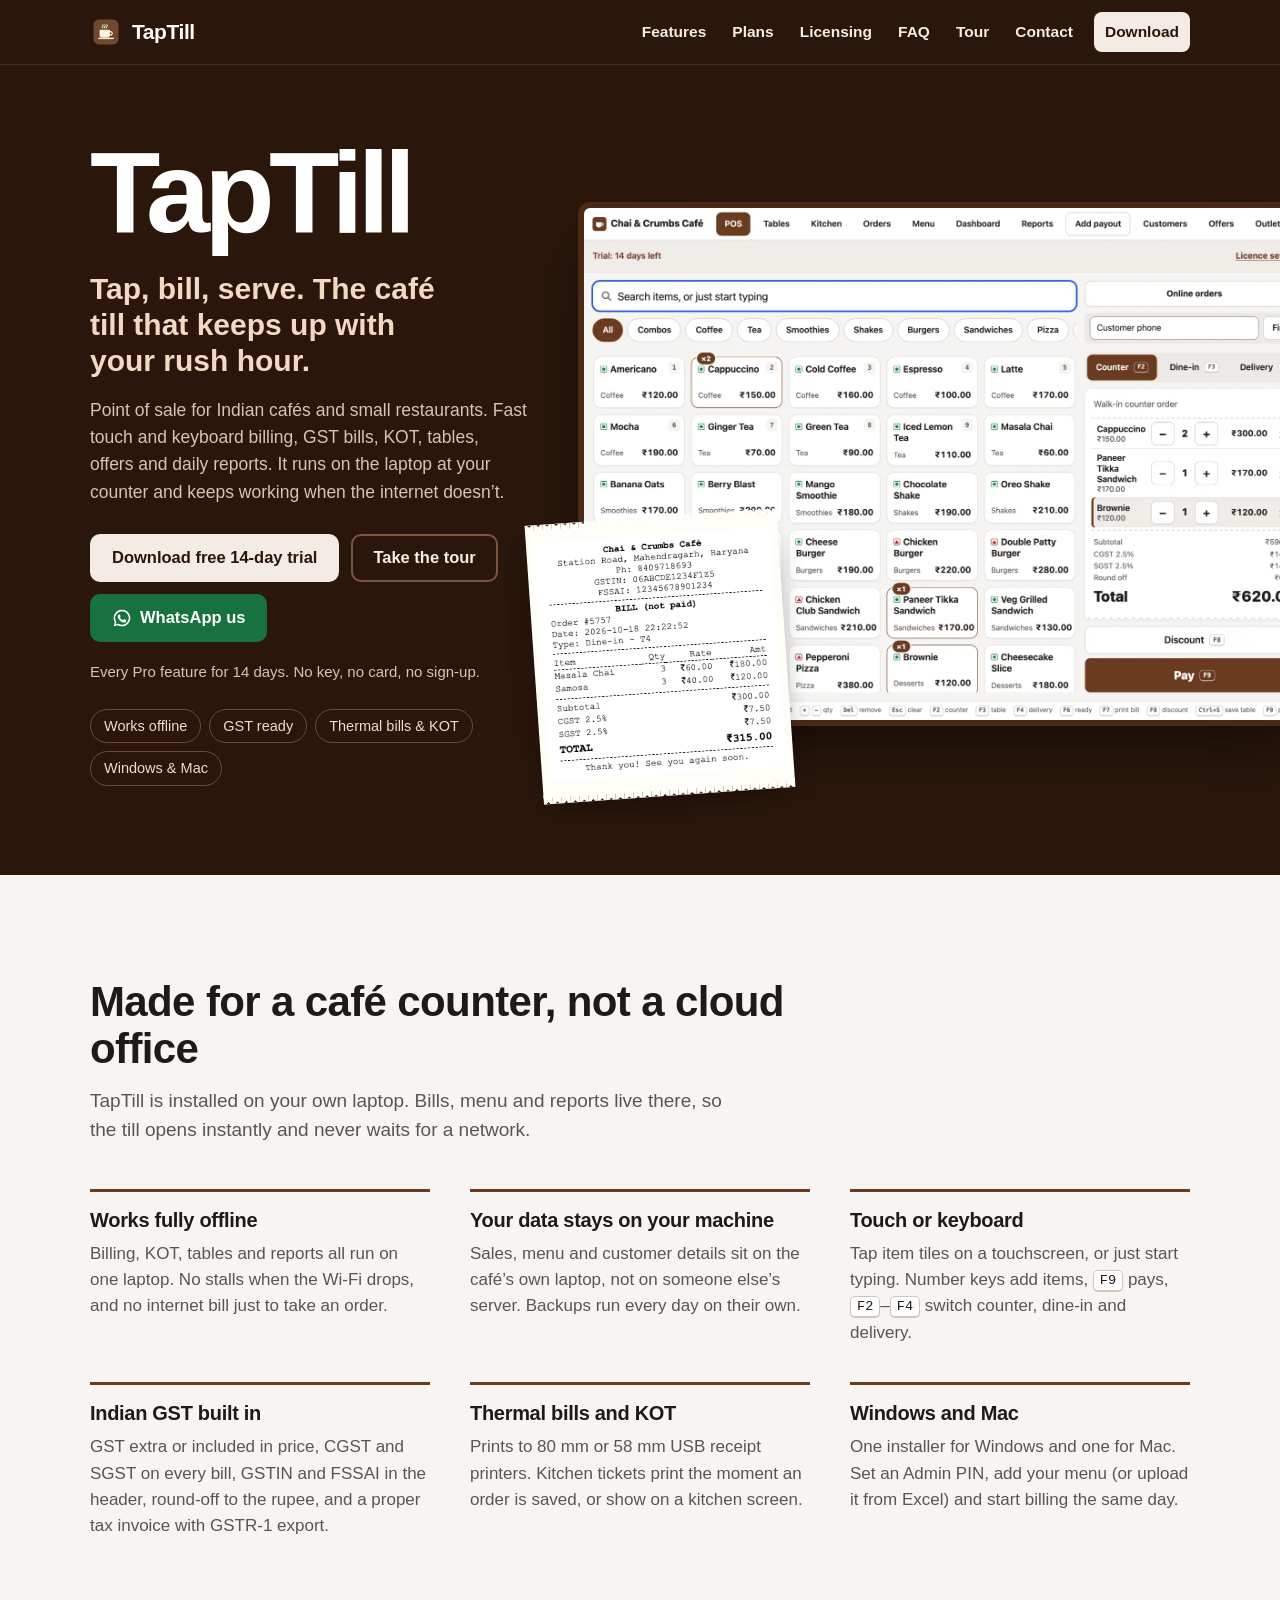
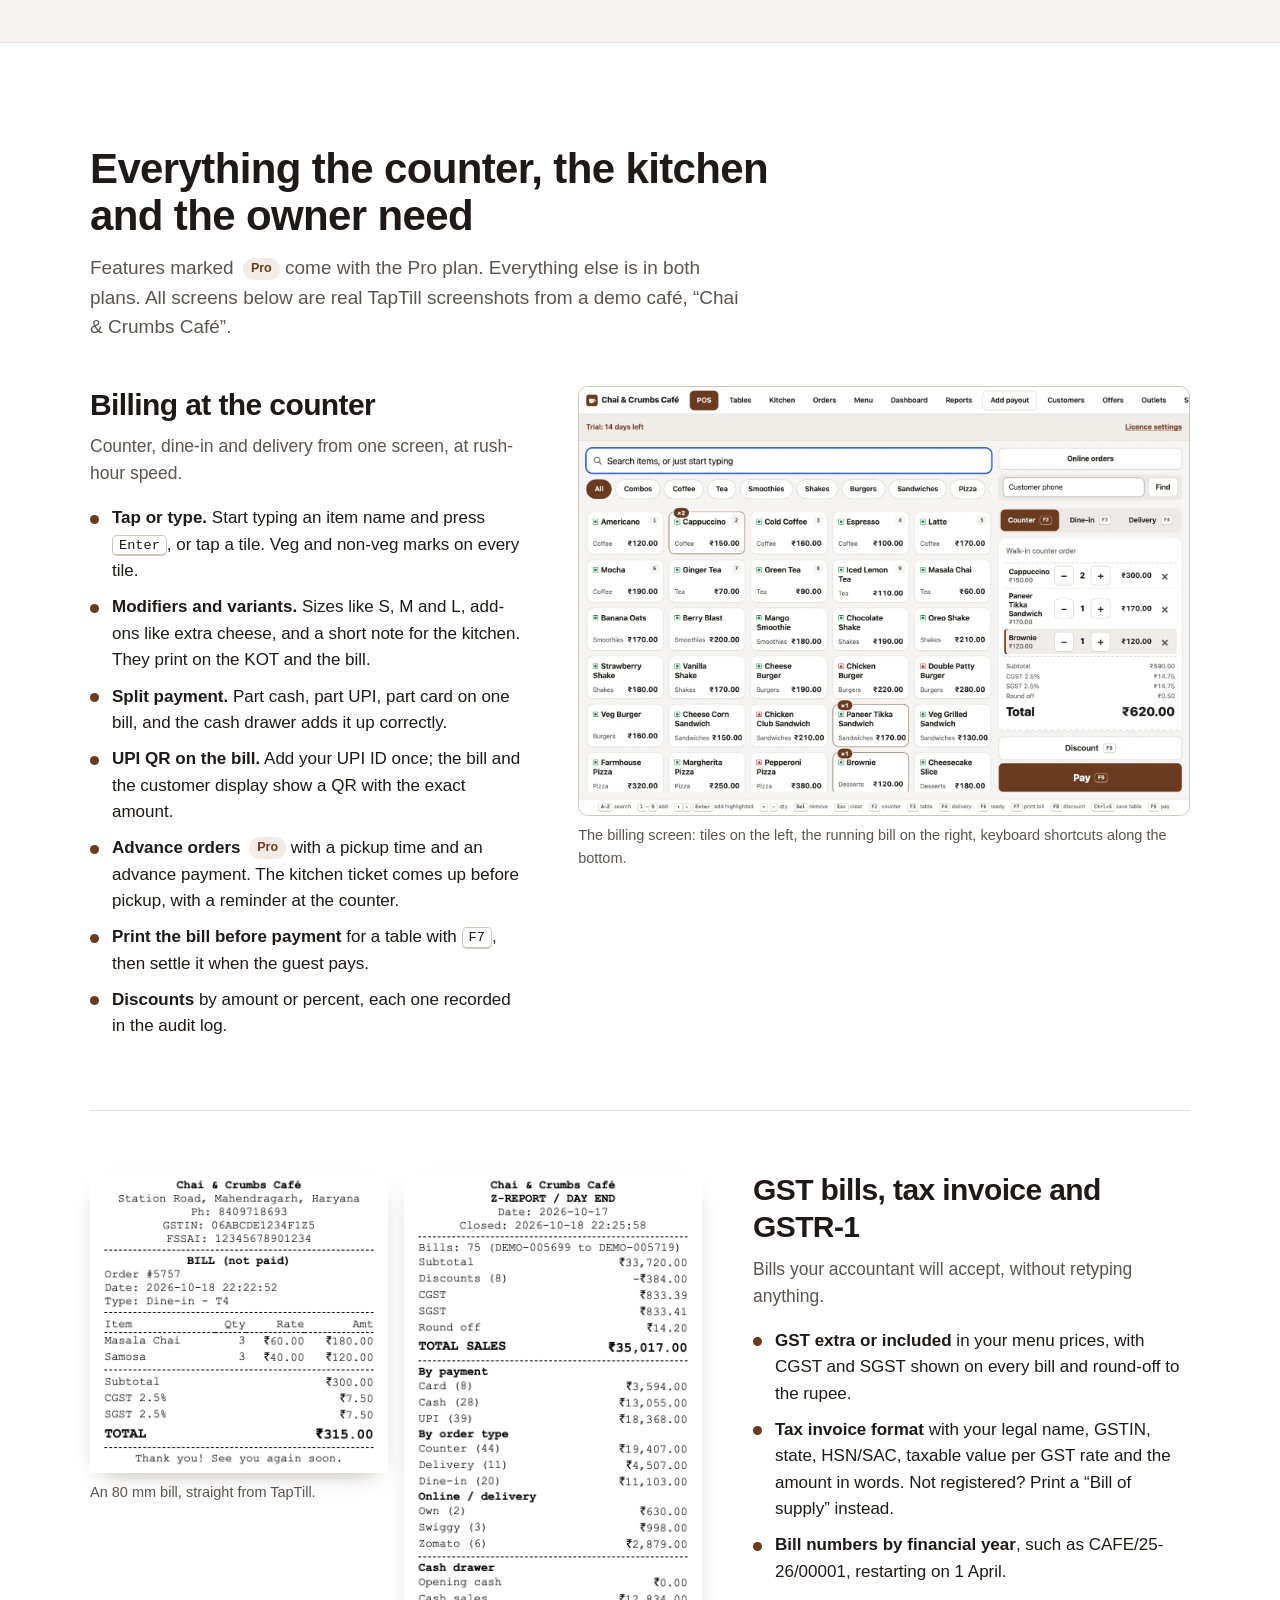
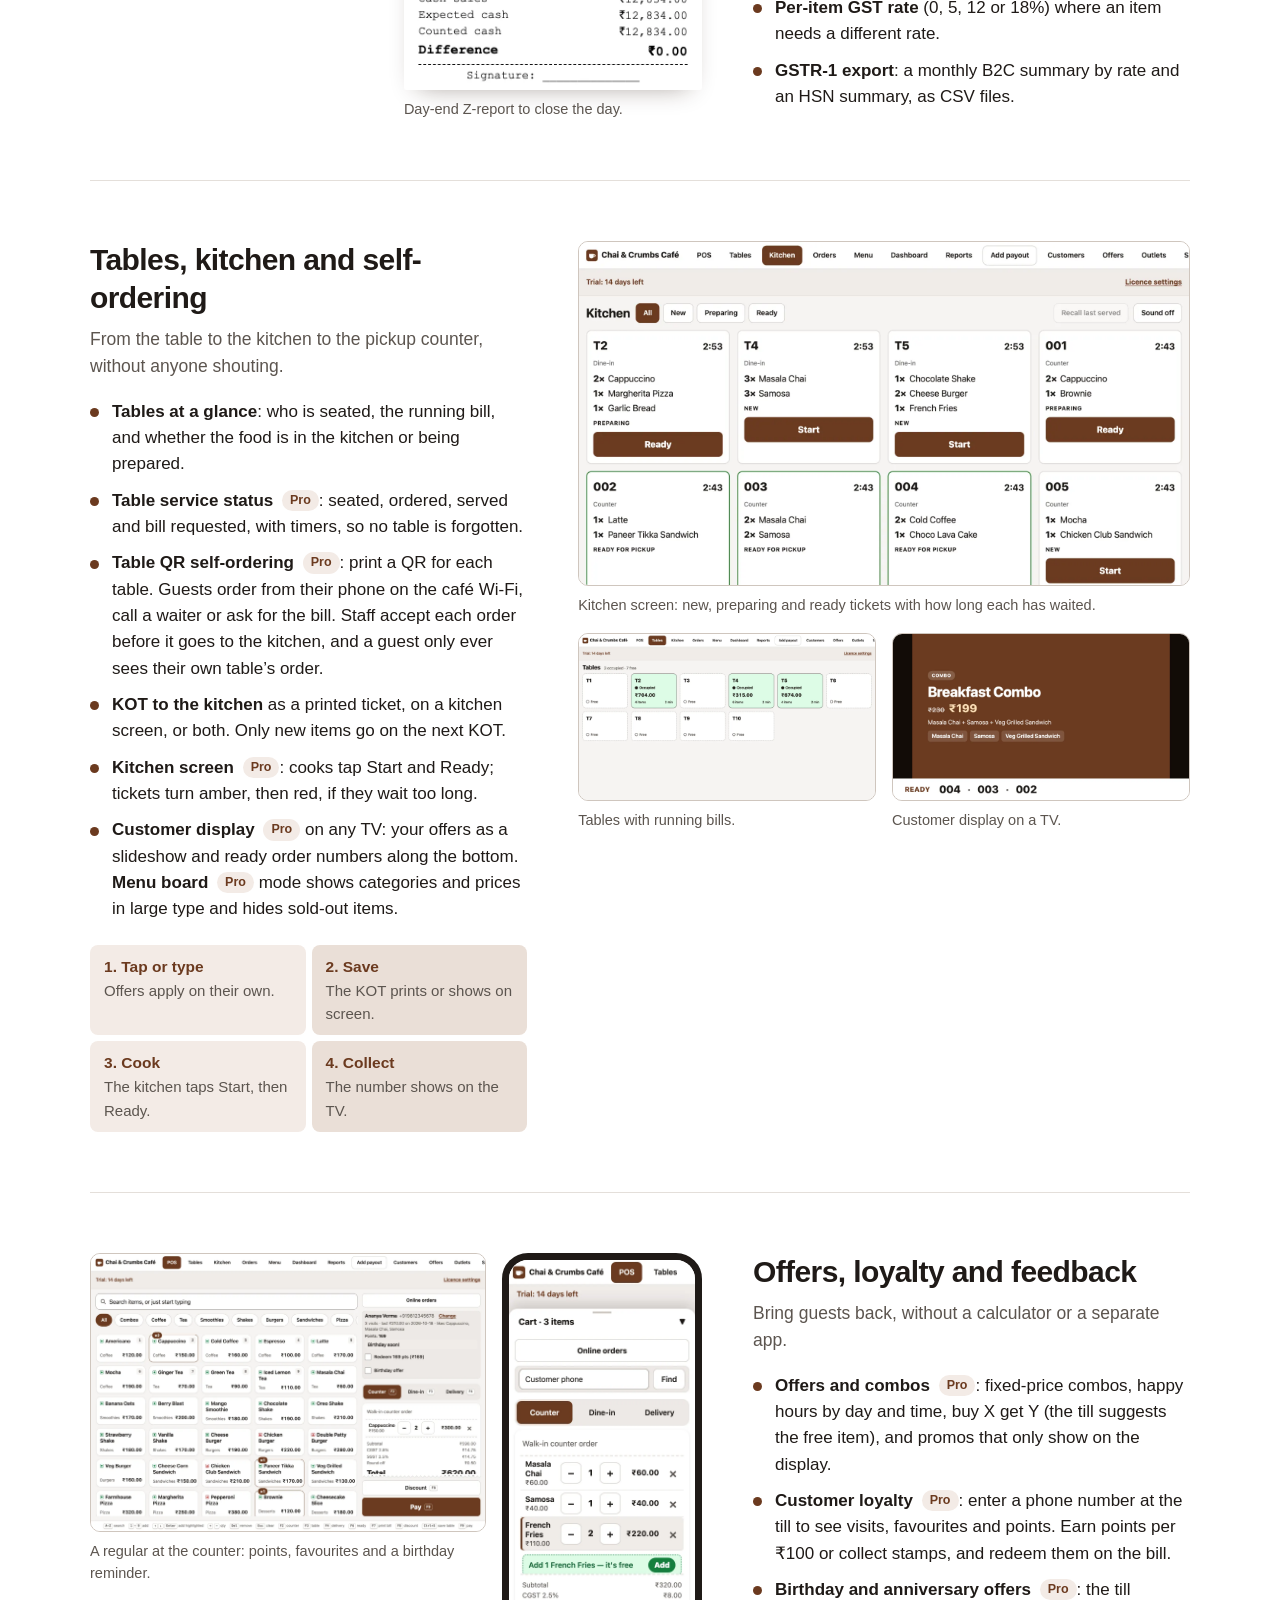
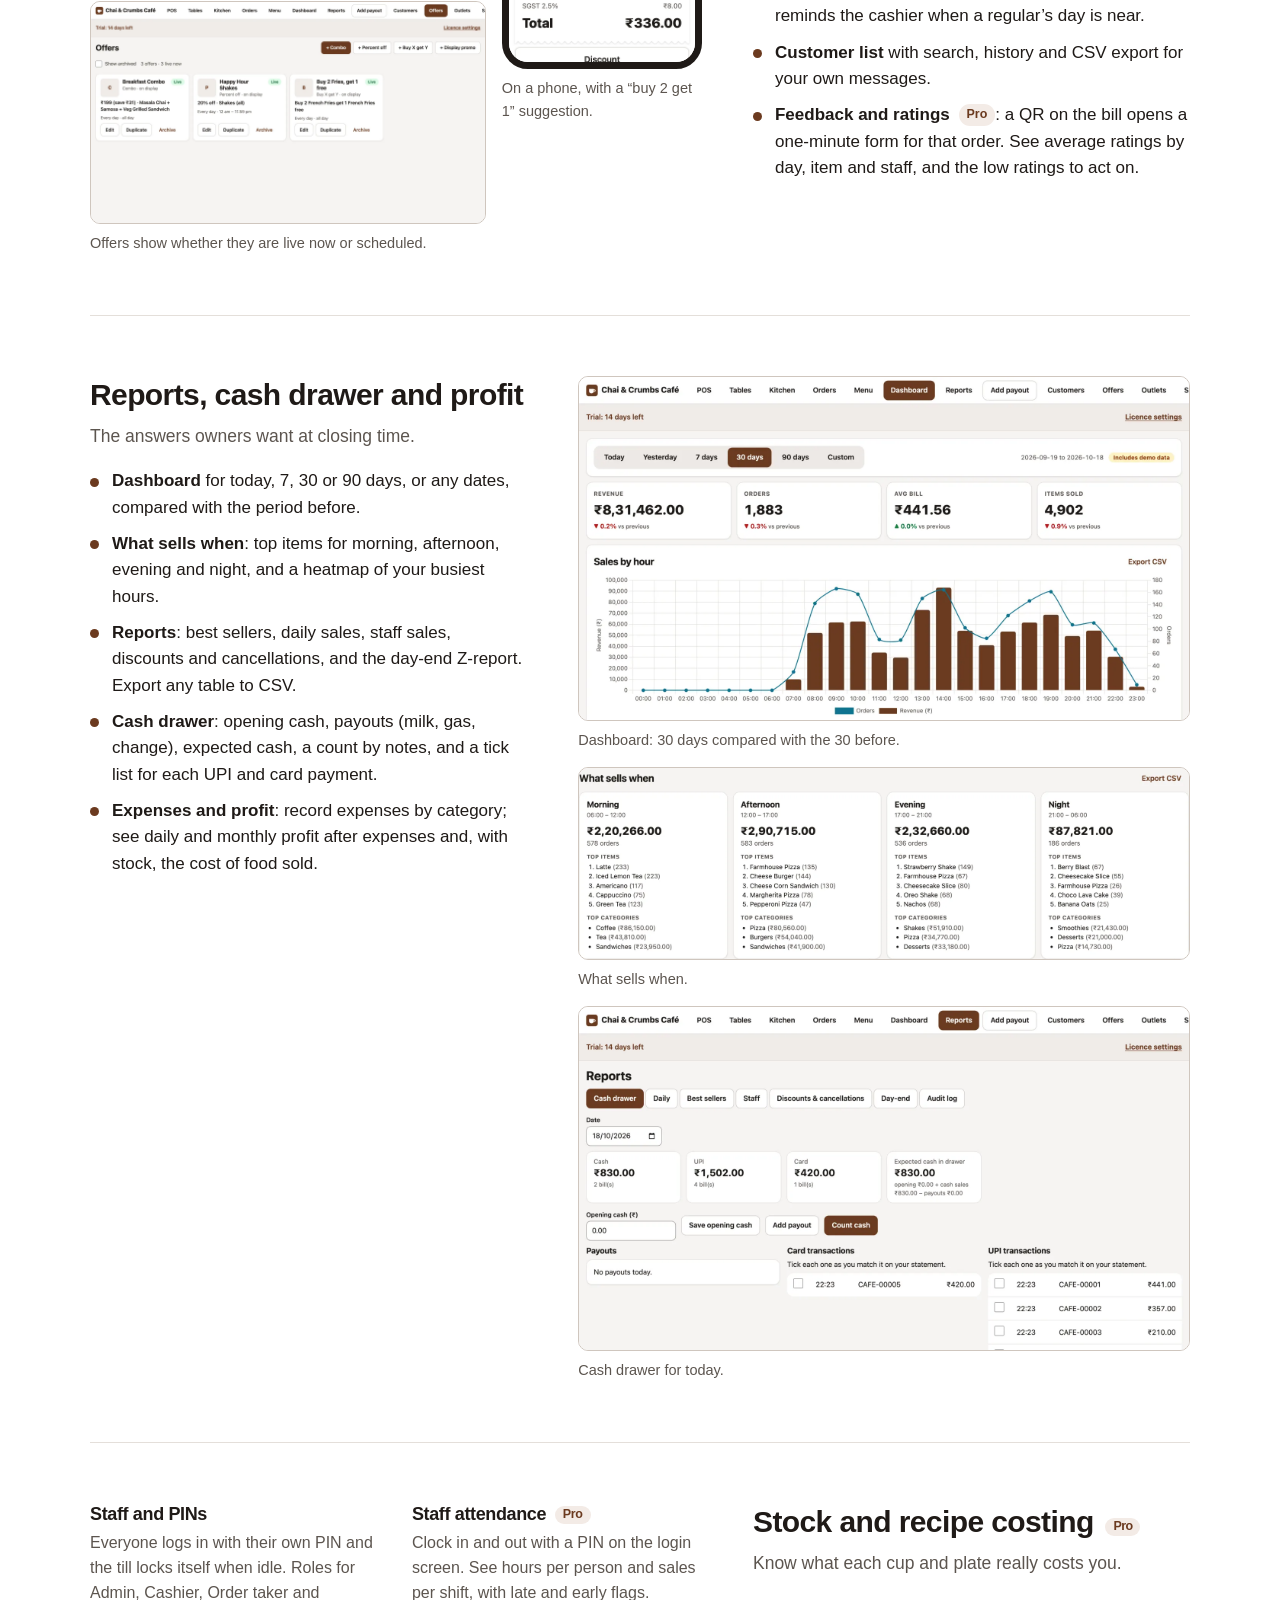
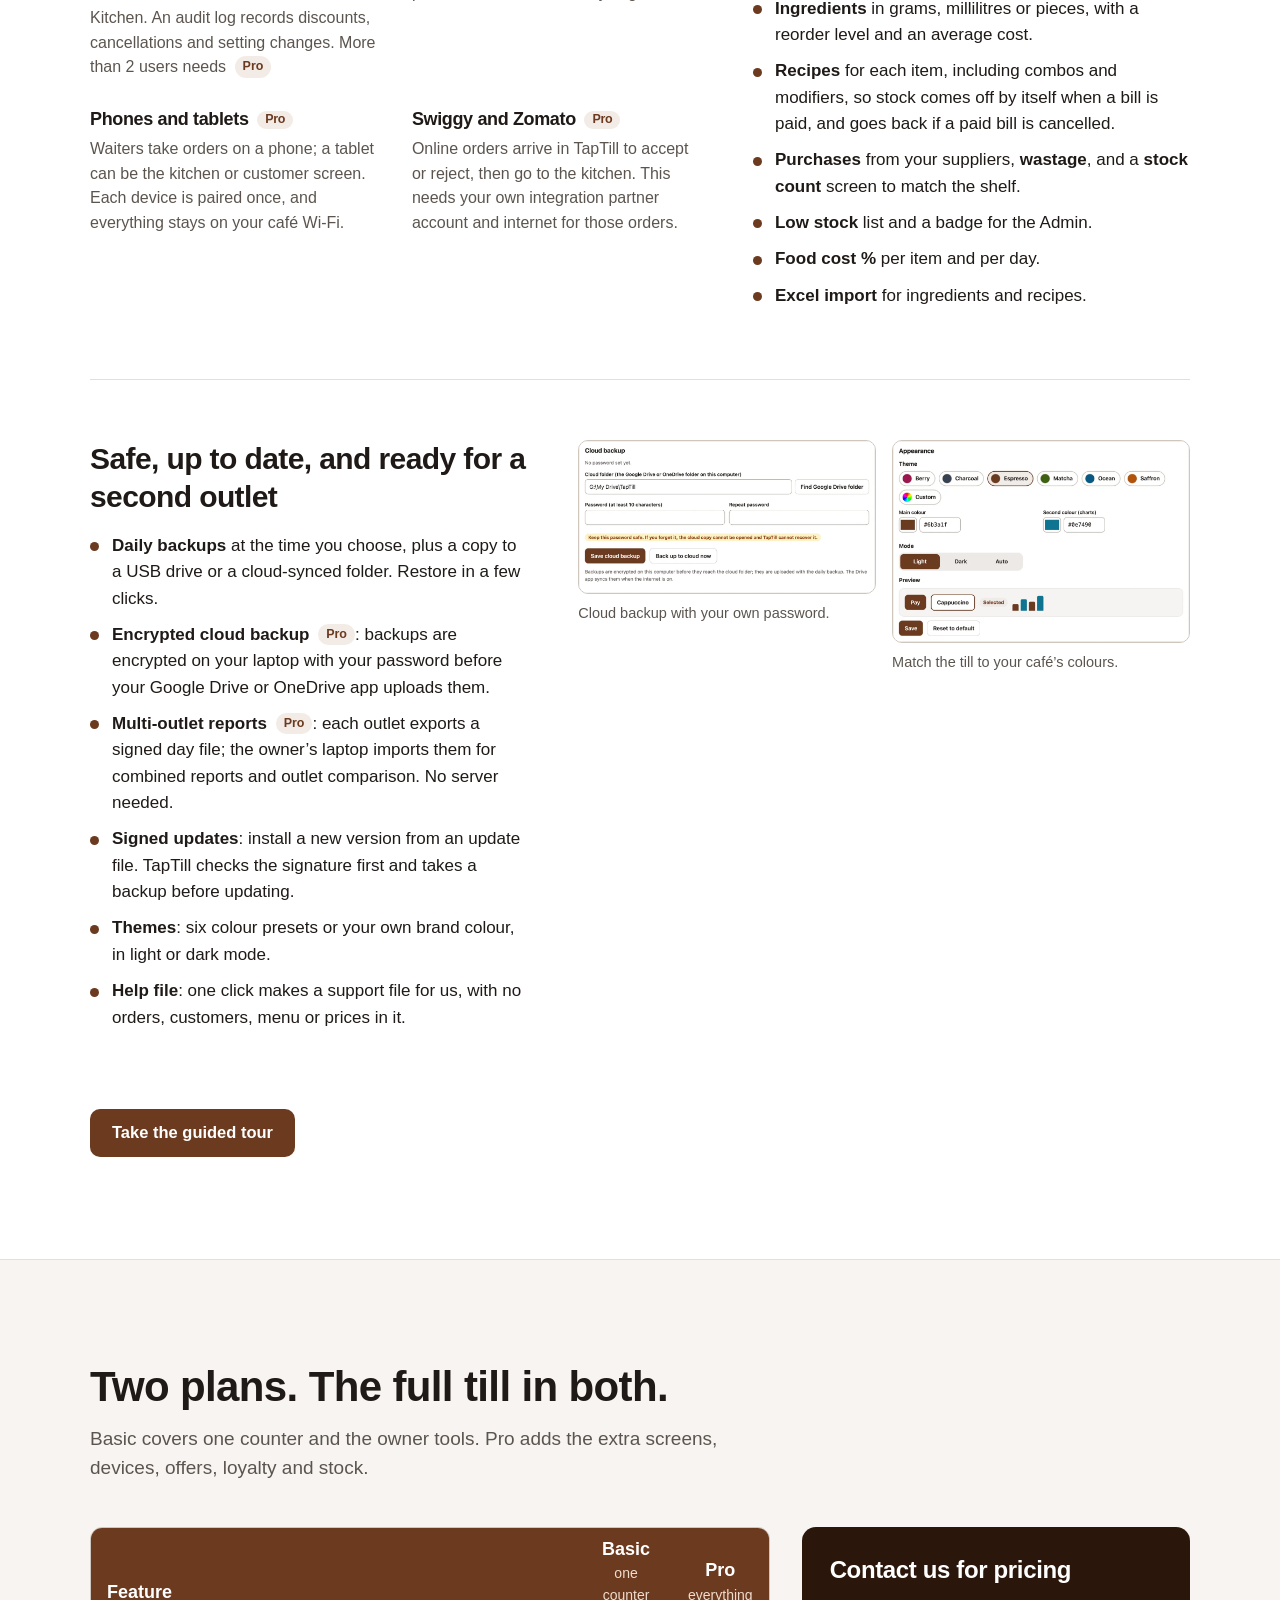
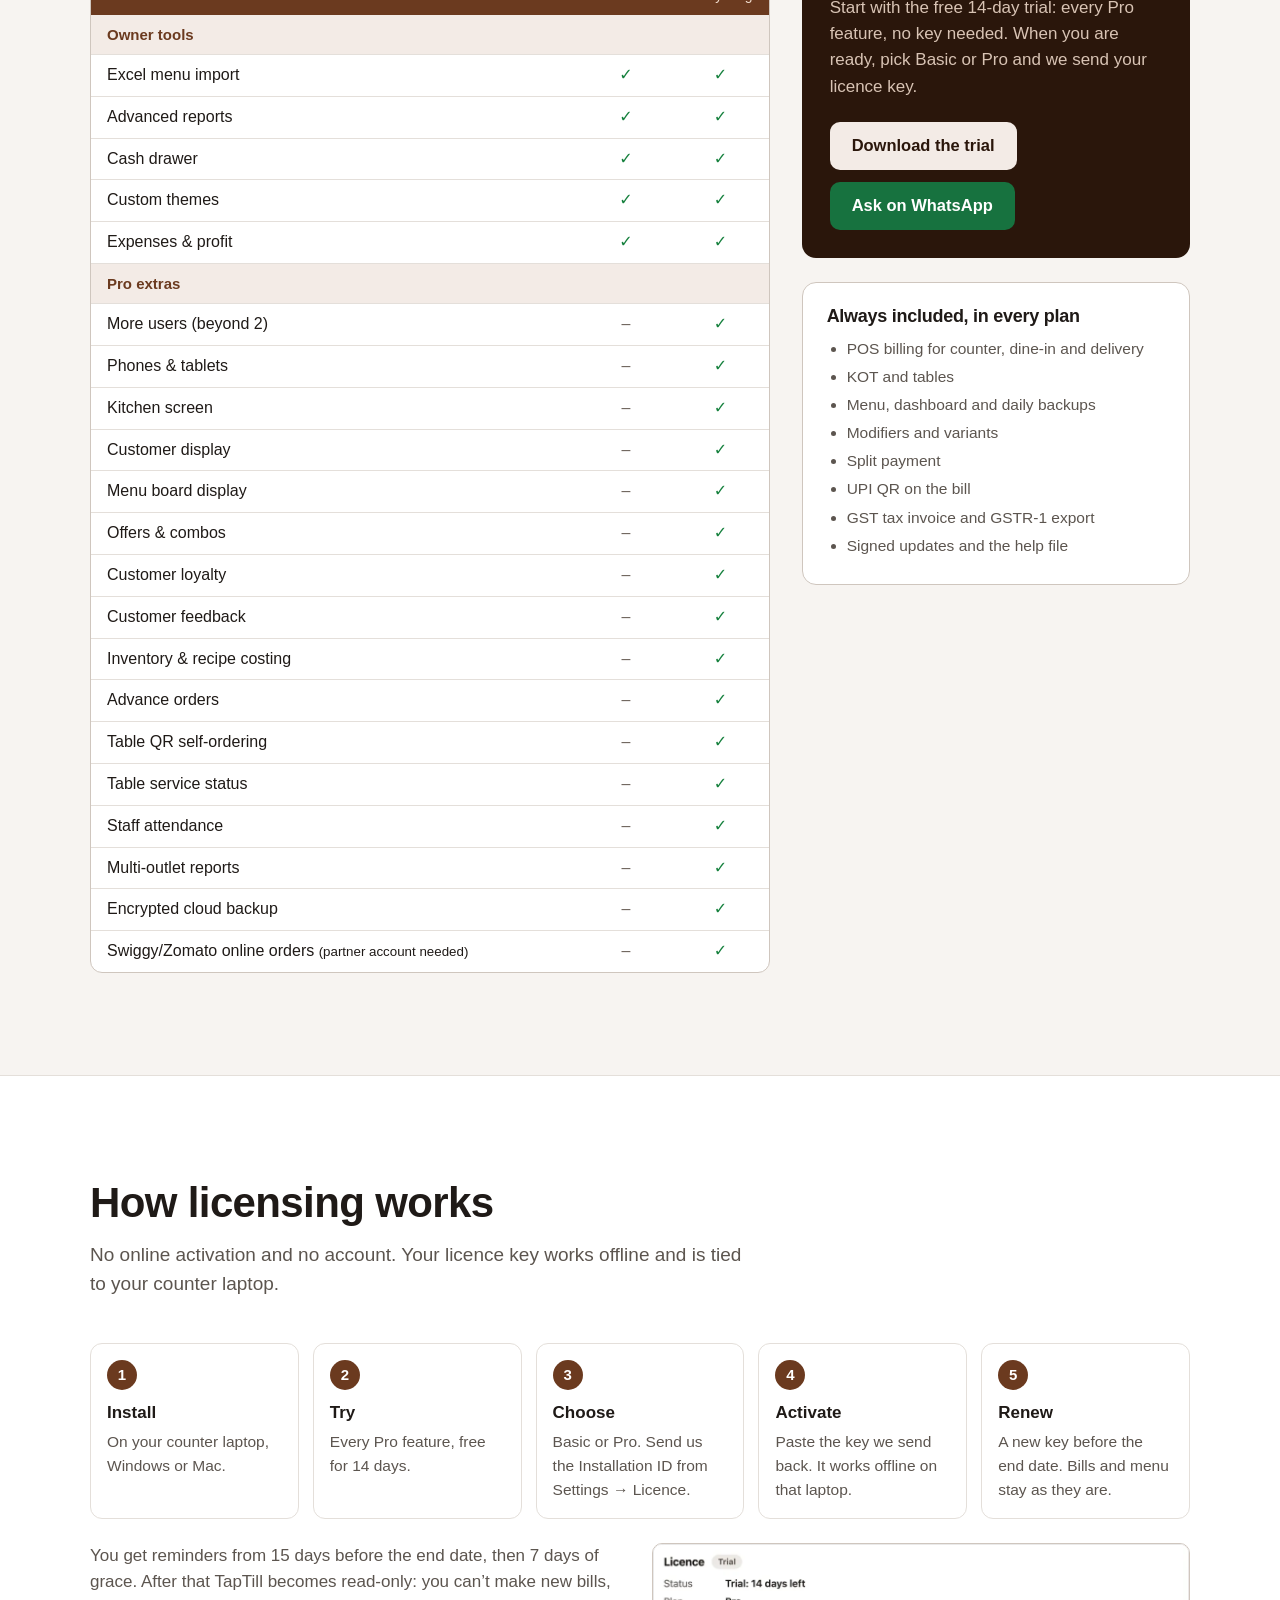
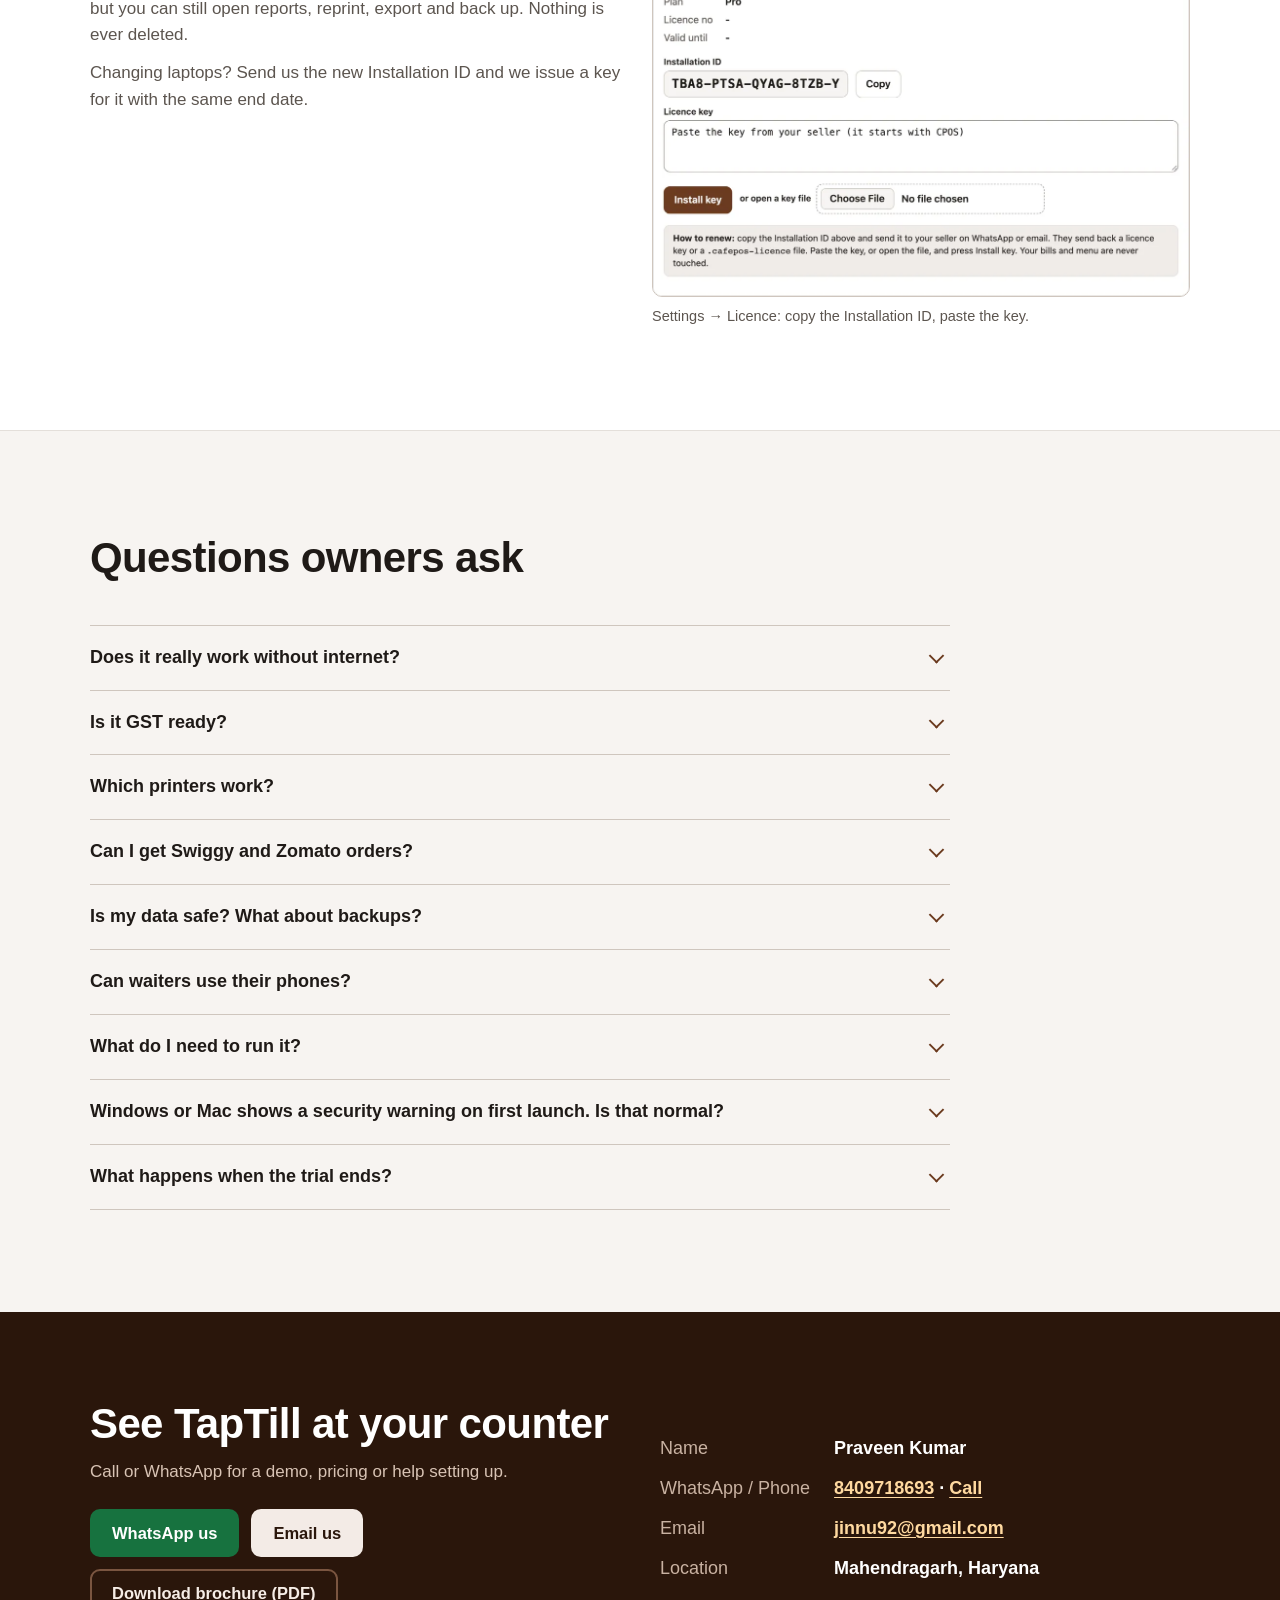
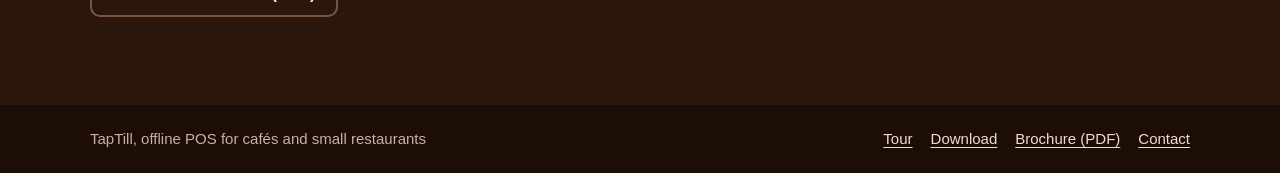
==== index.html @ 2b11d4be "TapTill website, README and brochure" ====
<!doctype html>
<html lang="en-IN">
<head>
<meta charset="utf-8">
<meta name="viewport" content="width=device-width, initial-scale=1">
<title>TapTill: offline POS for Indian cafés and small restaurants</title>
<meta name="description" content="Tap, bill, serve. TapTill is the café till that keeps up with your rush hour: fast touch and keyboard billing, GST bills, KOT, tables, offers and reports. Runs on your own Windows or Mac laptop and works offline. Free 14-day trial.">
<meta name="theme-color" content="#2a160b">
<link rel="icon" type="image/png" sizes="32x32" href="assets/favicon-32.png">
<link rel="apple-touch-icon" href="assets/apple-touch-icon.png">
<meta property="og:type" content="website">
<meta property="og:site_name" content="TapTill">
<meta property="og:title" content="TapTill: the café till that keeps up with your rush hour">
<meta property="og:description" content="Offline POS for Indian cafés and small restaurants. Touch and keyboard billing, GST bills, KOT, tables, offers and reports on your own laptop. Free 14-day trial.">
<meta property="og:url" content="https://jinnu92.github.io/taptill/">
<meta property="og:image" content="https://jinnu92.github.io/taptill/assets/og.jpg">
<meta property="og:image:width" content="1200">
<meta property="og:image:height" content="630">
<meta property="og:image:alt" content="TapTill billing screen with a printed bill">
<meta name="twitter:card" content="summary_large_image">
<link rel="stylesheet" href="assets/site.css">
</head>
<body>
<a class="skip" href="#main">Skip to content</a>

<header class="site-head">
  <div class="wrap">
    <a class="brand" href="./"><img src="assets/favicon-32.png" width="32" height="32" alt="">TapTill</a>
    <nav class="nav" aria-label="Main">
      <a href="#features">Features</a>
      <a href="#plans">Plans</a>
      <a href="#licensing">Licensing</a>
      <a href="#faq">FAQ</a>
      <a href="tour.html">Tour</a>
      <a href="#contact">Contact</a>
      <a class="nav-cta" href="download.html">Download</a>
    </nav>
  </div>
</header>

<main id="main">

<section class="hero on-dark" aria-labelledby="hero-title">
  <div class="wrap">
    <div>
      <h1 id="hero-title" class="wordmark">TapTill</h1>
      <p class="tagline">Tap, bill, serve. The café till that keeps up with your rush hour.</p>
      <p class="sub">Point of sale for Indian cafés and small restaurants. Fast touch and keyboard billing, GST bills, KOT, tables, offers and daily reports. It runs on the laptop at your counter and keeps working when the internet doesn’t.</p>
      <div class="btn-row">
        <a class="btn btn-primary" href="download.html">Download free 14-day trial</a>
        <a class="btn btn-ghost" href="tour.html">Take the tour</a>
        <a class="btn btn-wa" href="https://wa.me/918409718693?text=Hi%20Praveen%2C%20I%20would%20like%20to%20know%20more%20about%20TapTill.">
          <svg viewBox="0 0 24 24" aria-hidden="true"><path fill="currentColor" d="M12 2a10 10 0 0 0-8.6 15.1L2 22l5-1.3A10 10 0 1 0 12 2Zm0 18.2c-1.5 0-3-.4-4.3-1.2l-.3-.2-3 .8.8-2.9-.2-.3A8.2 8.2 0 1 1 12 20.2Zm4.5-6.1c-.2-.1-1.5-.7-1.7-.8-.2-.1-.4-.1-.6.1l-.8 1c-.1.2-.3.2-.5.1a6.7 6.7 0 0 1-3.3-2.9c-.2-.4.2-.4.7-1.3.1-.2 0-.3 0-.4l-.8-1.8c-.2-.5-.4-.4-.6-.4h-.5a1 1 0 0 0-.7.3 3 3 0 0 0-.9 2.2c0 1.3.9 2.5 1 2.7.1.2 1.8 2.8 4.4 3.9 1.6.7 2.3.8 3.1.6.5-.1 1.5-.6 1.7-1.2.2-.6.2-1.1.2-1.2-.1-.1-.3-.2-.5-.3Z"/></svg>
          WhatsApp us</a>
      </div>
      <p class="trial-note">Every Pro feature for 14 days. No key, no card, no sign-up.</p>
      <ul class="chips" aria-label="Highlights">
        <li>Works offline</li><li>GST ready</li><li>Thermal bills &amp; KOT</li><li>Windows &amp; Mac</li>
      </ul>
    </div>
    <div class="hero-art">
      <img class="screen" src="assets/shots/pos.webp" width="1600" height="1125" alt="TapTill billing screen: item tiles on the left, a counter order with Cappuccino, Paneer Tikka Sandwich and Brownie on the right, with GST and the total worked out" fetchpriority="high">
      <div class="receipt"><img src="assets/shots/receipt.webp" width="620" height="630" alt="A printed TapTill bill for table T4 showing GSTIN, CGST and SGST" loading="lazy"></div>
    </div>
  </div>
</section>

<section class="section" aria-labelledby="why-title">
  <div class="wrap">
    <div class="section-head">
      <h2 id="why-title">Made for a café counter, not a cloud office</h2>
      <p class="lede">TapTill is installed on your own laptop. Bills, menu and reports live there, so the till opens instantly and never waits for a network.</p>
    </div>
    <div class="why-grid">
      <div class="why">
        <h3>Works fully offline</h3>
        <p>Billing, KOT, tables and reports all run on one laptop. No stalls when the Wi-Fi drops, and no internet bill just to take an order.</p>
      </div>
      <div class="why">
        <h3>Your data stays on your machine</h3>
        <p>Sales, menu and customer details sit on the café’s own laptop, not on someone else’s server. Backups run every day on their own.</p>
      </div>
      <div class="why">
        <h3>Touch or keyboard</h3>
        <p>Tap item tiles on a touchscreen, or just start typing. Number keys add items, <span class="key">F9</span> pays, <span class="key">F2</span>–<span class="key">F4</span> switch counter, dine-in and delivery.</p>
      </div>
      <div class="why">
        <h3>Indian GST built in</h3>
        <p>GST extra or included in price, CGST and SGST on every bill, GSTIN and FSSAI in the header, round-off to the rupee, and a proper tax invoice with GSTR-1 export.</p>
      </div>
      <div class="why">
        <h3>Thermal bills and KOT</h3>
        <p>Prints to 80 mm or 58 mm USB receipt printers. Kitchen tickets print the moment an order is saved, or show on a kitchen screen.</p>
      </div>
      <div class="why">
        <h3>Windows and Mac</h3>
        <p>One installer for Windows and one for Mac. Set an Admin PIN, add your menu (or upload it from Excel) and start billing the same day.</p>
      </div>
    </div>
  </div>
</section>

<section class="section band" id="features" aria-labelledby="features-title">
  <div class="wrap">
    <div class="section-head">
      <h2 id="features-title">Everything the counter, the kitchen and the owner need</h2>
      <p class="lede">Features marked <span class="tag">Pro</span> come with the Pro plan. Everything else is in both plans. All screens below are real TapTill screenshots from a demo café, “Chai &amp; Crumbs Café”.</p>
    </div>

    <article class="feature" aria-labelledby="f-billing">
      <div class="feature-text">
        <h3 id="f-billing">Billing at the counter</h3>
        <p class="say">Counter, dine-in and delivery from one screen, at rush-hour speed.</p>
        <ul class="ticks">
          <li><b>Tap or type.</b> Start typing an item name and press <span class="key">Enter</span>, or tap a tile. Veg and non-veg marks on every tile.</li>
          <li><b>Modifiers and variants.</b> Sizes like S, M and L, add-ons like extra cheese, and a short note for the kitchen. They print on the KOT and the bill.</li>
          <li><b>Split payment.</b> Part cash, part UPI, part card on one bill, and the cash drawer adds it up correctly.</li>
          <li><b>UPI QR on the bill.</b> Add your UPI ID once; the bill and the customer display show a QR with the exact amount.</li>
          <li><b>Advance orders</b> <span class="tag">Pro</span> with a pickup time and an advance payment. The kitchen ticket comes up before pickup, with a reminder at the counter.</li>
          <li><b>Print the bill before payment</b> for a table with <span class="key">F7</span>, then settle it when the guest pays.</li>
          <li><b>Discounts</b> by amount or percent, each one recorded in the audit log.</li>
        </ul>
      </div>
      <figure class="shot">
        <img src="assets/shots/pos.webp" width="1600" height="1125" loading="lazy" alt="Billing screen with a counter order and the subtotal, CGST, SGST, round off and total">
        <figcaption>The billing screen: tiles on the left, the running bill on the right, keyboard shortcuts along the bottom.</figcaption>
      </figure>
    </article>

    <article class="feature flip" aria-labelledby="f-gst">
      <div class="feature-text">
        <h3 id="f-gst">GST bills, tax invoice and GSTR-1</h3>
        <p class="say">Bills your accountant will accept, without retyping anything.</p>
        <ul class="ticks">
          <li><b>GST extra or included</b> in your menu prices, with CGST and SGST shown on every bill and round-off to the rupee.</li>
          <li><b>Tax invoice format</b> with your legal name, GSTIN, state, HSN/SAC, taxable value per GST rate and the amount in words. Not registered? Print a “Bill of supply” instead.</li>
          <li><b>Bill numbers by financial year</b>, such as CAFE/25-26/00001, restarting on 1 April.</li>
          <li><b>Per-item GST rate</b> (0, 5, 12 or 18%) where an item needs a different rate.</li>
          <li><b>GSTR-1 export</b>: a monthly B2C summary by rate and an HSN summary, as CSV files.</li>
        </ul>
      </div>
      <div class="shots two">
        <figure class="shot paper narrow">
          <img src="assets/shots/receipt.webp" width="620" height="630" loading="lazy" alt="Printed bill with café name, address, GSTIN, FSSAI, items, CGST 2.5%, SGST 2.5% and total">
          <figcaption>An 80 mm bill, straight from TapTill.</figcaption>
        </figure>
        <figure class="shot paper narrow">
          <img src="assets/shots/zreport.webp" width="620" height="1080" loading="lazy" alt="Day-end Z-report with total sales, GST, sales by payment method and order type, and the counted cash difference">
          <figcaption>Day-end Z-report to close the day.</figcaption>
        </figure>
      </div>
    </article>

    <article class="feature" aria-labelledby="f-tables">
      <div class="feature-text">
        <h3 id="f-tables">Tables, kitchen and self-ordering</h3>
        <p class="say">From the table to the kitchen to the pickup counter, without anyone shouting.</p>
        <ul class="ticks">
          <li><b>Tables at a glance</b>: who is seated, the running bill, and whether the food is in the kitchen or being prepared.</li>
          <li><b>Table service status</b> <span class="tag">Pro</span>: seated, ordered, served and bill requested, with timers, so no table is forgotten.</li>
          <li><b>Table QR self-ordering</b> <span class="tag">Pro</span>: print a QR for each table. Guests order from their phone on the café Wi-Fi, call a waiter or ask for the bill. Staff accept each order before it goes to the kitchen, and a guest only ever sees their own table’s order.</li>
          <li><b>KOT to the kitchen</b> as a printed ticket, on a kitchen screen, or both. Only new items go on the next KOT.</li>
          <li><b>Kitchen screen</b> <span class="tag">Pro</span>: cooks tap Start and Ready; tickets turn amber, then red, if they wait too long.</li>
          <li><b>Customer display</b> <span class="tag">Pro</span> on any TV: your offers as a slideshow and ready order numbers along the bottom. <b>Menu board</b> <span class="tag">Pro</span> mode shows categories and prices in large type and hides sold-out items.</li>
        </ul>
        <ol class="flow" aria-label="One order, start to finish">
          <li><b>Tap or type</b>Offers apply on their own.</li>
          <li><b>Save</b>The KOT prints or shows on screen.</li>
          <li><b>Cook</b>The kitchen taps Start, then Ready.</li>
          <li><b>Collect</b>The number shows on the TV.</li>
        </ol>
      </div>
      <div class="shots">
        <figure class="shot">
          <img src="assets/shots/kitchen.webp" width="1600" height="900" loading="lazy" alt="Kitchen screen with tickets for tables T2, T4 and T5 and counter orders, each with Start or Ready buttons and a timer">
          <figcaption>Kitchen screen: new, preparing and ready tickets with how long each has waited.</figcaption>
        </figure>
        <div class="shots two">
          <figure class="shot">
            <img src="assets/shots/tables.webp" width="1600" height="900" loading="lazy" alt="Tables screen: T2, T4 and T5 occupied with running totals, the rest free">
            <figcaption>Tables with running bills.</figcaption>
          </figure>
          <figure class="shot">
            <img src="assets/shots/display.webp" width="1600" height="900" loading="lazy" alt="Customer display showing the Breakfast Combo at ₹199 and ready order numbers 004, 003 and 002">
            <figcaption>Customer display on a TV.</figcaption>
          </figure>
        </div>
      </div>
    </article>

    <article class="feature flip" aria-labelledby="f-offers">
      <div class="feature-text">
        <h3 id="f-offers">Offers, loyalty and feedback</h3>
        <p class="say">Bring guests back, without a calculator or a separate app.</p>
        <ul class="ticks">
          <li><b>Offers and combos</b> <span class="tag">Pro</span>: fixed-price combos, happy hours by day and time, buy X get Y (the till suggests the free item), and promos that only show on the display.</li>
          <li><b>Customer loyalty</b> <span class="tag">Pro</span>: enter a phone number at the till to see visits, favourites and points. Earn points per ₹100 or collect stamps, and redeem them on the bill.</li>
          <li><b>Birthday and anniversary offers</b> <span class="tag">Pro</span>: the till reminds the cashier when a regular’s day is near.</li>
          <li><b>Customer list</b> with search, history and CSV export for your own messages.</li>
          <li><b>Feedback and ratings</b> <span class="tag">Pro</span>: a QR on the bill opens a one-minute form for that order. See average ratings by day, item and staff, and the low ratings to act on.</li>
        </ul>
      </div>
      <div class="with-phone">
        <div class="shots">
          <figure class="shot">
            <img src="assets/shots/pos-loyalty.webp" width="1600" height="1125" loading="lazy" alt="Billing screen with customer Ananya Verma selected: 3 visits, favourites, 169 points, a birthday reminder and options to redeem points or apply the birthday offer">
            <figcaption>A regular at the counter: points, favourites and a birthday reminder.</figcaption>
          </figure>
          <figure class="shot">
            <img src="assets/shots/offers.webp" width="1600" height="900" loading="lazy" alt="Offers page with three live offers: Breakfast Combo, Happy Hour Shakes and Buy 2 Fries get 1 free">
            <figcaption>Offers show whether they are live now or scheduled.</figcaption>
          </figure>
        </div>
        <figure class="shot phone">
          <img src="assets/shots/phone-cart.webp" width="780" height="1688" loading="lazy" alt="TapTill on a phone: cart with Masala Chai, Samosa and two French Fries, and a suggestion to add one French Fries free">
          <figcaption>On a phone, with a “buy 2 get 1” suggestion.</figcaption>
        </figure>
      </div>
    </article>

    <article class="feature" aria-labelledby="f-reports">
      <div class="feature-text">
        <h3 id="f-reports">Reports, cash drawer and profit</h3>
        <p class="say">The answers owners want at closing time.</p>
        <ul class="ticks">
          <li><b>Dashboard</b> for today, 7, 30 or 90 days, or any dates, compared with the period before.</li>
          <li><b>What sells when</b>: top items for morning, afternoon, evening and night, and a heatmap of your busiest hours.</li>
          <li><b>Reports</b>: best sellers, daily sales, staff sales, discounts and cancellations, and the day-end Z-report. Export any table to CSV.</li>
          <li><b>Cash drawer</b>: opening cash, payouts (milk, gas, change), expected cash, a count by notes, and a tick list for each UPI and card payment.</li>
          <li><b>Expenses and profit</b>: record expenses by category; see daily and monthly profit after expenses and, with stock, the cost of food sold.</li>
        </ul>
      </div>
      <div class="shots">
        <figure class="shot">
          <img src="assets/shots/dashboard.webp" width="1600" height="900" loading="lazy" alt="Dashboard for the last 30 days: revenue, orders, average bill and items sold, with a sales by hour chart">
          <figcaption>Dashboard: 30 days compared with the 30 before.</figcaption>
        </figure>
        <figure class="shot">
          <img src="assets/shots/whatsells.webp" width="1600" height="501" loading="lazy" alt="What sells when: revenue, orders and top items for morning, afternoon, evening and night">
          <figcaption>What sells when.</figcaption>
        </figure>
        <figure class="shot">
          <img src="assets/shots/drawer.webp" width="1600" height="900" loading="lazy" alt="Cash drawer report with cash, UPI and card totals, expected cash, payouts and lists of card and UPI transactions to tick off">
          <figcaption>Cash drawer for today.</figcaption>
        </figure>
      </div>
    </article>

    <article class="feature flip" aria-labelledby="f-stock">
      <div class="feature-text">
        <h3 id="f-stock">Stock and recipe costing <span class="tag">Pro</span></h3>
        <p class="say">Know what each cup and plate really costs you.</p>
        <ul class="ticks">
          <li><b>Ingredients</b> in grams, millilitres or pieces, with a reorder level and an average cost.</li>
          <li><b>Recipes</b> for each item, including combos and modifiers, so stock comes off by itself when a bill is paid, and goes back if a paid bill is cancelled.</li>
          <li><b>Purchases</b> from your suppliers, <b>wastage</b>, and a <b>stock count</b> screen to match the shelf.</li>
          <li><b>Low stock</b> list and a badge for the Admin.</li>
          <li><b>Food cost %</b> per item and per day.</li>
          <li><b>Excel import</b> for ingredients and recipes.</li>
        </ul>
      </div>
      <div class="mini-grid">
        <div><h3>Staff and PINs</h3><p>Everyone logs in with their own PIN and the till locks itself when idle. Roles for Admin, Cashier, Order taker and Kitchen. An audit log records discounts, cancellations and setting changes. More than 2 users needs <span class="tag">Pro</span></p></div>
        <div><h3>Staff attendance <span class="tag">Pro</span></h3><p>Clock in and out with a PIN on the login screen. See hours per person and sales per shift, with late and early flags.</p></div>
        <div><h3>Phones and tablets <span class="tag">Pro</span></h3><p>Waiters take orders on a phone; a tablet can be the kitchen or customer screen. Each device is paired once, and everything stays on your café Wi-Fi.</p></div>
        <div><h3>Swiggy and Zomato <span class="tag">Pro</span></h3><p>Online orders arrive in TapTill to accept or reject, then go to the kitchen. This needs your own integration partner account and internet for those orders.</p></div>
      </div>
    </article>

    <article class="feature" aria-labelledby="f-grow">
      <div class="feature-text">
        <h3 id="f-grow">Safe, up to date, and ready for a second outlet</h3>
        <ul class="ticks">
          <li><b>Daily backups</b> at the time you choose, plus a copy to a USB drive or a cloud-synced folder. Restore in a few clicks.</li>
          <li><b>Encrypted cloud backup</b> <span class="tag">Pro</span>: backups are encrypted on your laptop with your password before your Google Drive or OneDrive app uploads them.</li>
          <li><b>Multi-outlet reports</b> <span class="tag">Pro</span>: each outlet exports a signed day file; the owner’s laptop imports them for combined reports and outlet comparison. No server needed.</li>
          <li><b>Signed updates</b>: install a new version from an update file. TapTill checks the signature first and takes a backup before updating.</li>
          <li><b>Themes</b>: six colour presets or your own brand colour, in light or dark mode.</li>
          <li><b>Help file</b>: one click makes a support file for us, with no orders, customers, menu or prices in it.</li>
        </ul>
      </div>
      <div class="shots two">
        <figure class="shot">
          <img src="assets/shots/set-cloud.webp" width="1100" height="566" loading="lazy" alt="Cloud backup settings: Google Drive folder, password fields and a warning to keep the password safe">
          <figcaption>Cloud backup with your own password.</figcaption>
        </figure>
        <figure class="shot">
          <img src="assets/shots/set-appearance.webp" width="1100" height="746" loading="lazy" alt="Appearance settings with theme presets Berry, Charcoal, Espresso, Matcha, Ocean, Saffron and Custom, light and dark mode, and a preview">
          <figcaption>Match the till to your café’s colours.</figcaption>
        </figure>
      </div>
    </article>

    <p style="margin-top:8px"><a class="btn btn-solid" href="tour.html">Take the guided tour</a></p>
  </div>
</section>

<section class="section" id="plans" aria-labelledby="plans-title">
  <div class="wrap">
    <div class="section-head">
      <h2 id="plans-title">Two plans. The full till in both.</h2>
      <p class="lede">Basic covers one counter and the owner tools. Pro adds the extra screens, devices, offers, loyalty and stock.</p>
    </div>
    <div class="plans-wrap">
      <div class="table-scroll" role="region" aria-label="Plan comparison" tabindex="0">
        <table class="plans">
          <caption class="visually-hidden">Features in the Basic and Pro plans</caption>
          <thead><tr><th scope="col">Feature</th><th scope="col">Basic<small>one counter</small></th><th scope="col">Pro<small>everything</small></th></tr></thead>
          <tbody>
            <tr class="group"><th colspan="3" scope="colgroup">Owner tools</th></tr>
            <tr><th scope="row">Excel menu import</th><td class="yes">✓</td><td class="yes">✓</td></tr>
            <tr><th scope="row">Advanced reports</th><td class="yes">✓</td><td class="yes">✓</td></tr>
            <tr><th scope="row">Cash drawer</th><td class="yes">✓</td><td class="yes">✓</td></tr>
            <tr><th scope="row">Custom themes</th><td class="yes">✓</td><td class="yes">✓</td></tr>
            <tr><th scope="row">Expenses &amp; profit</th><td class="yes">✓</td><td class="yes">✓</td></tr>
            <tr class="group"><th colspan="3" scope="colgroup">Pro extras</th></tr>
            <tr><th scope="row">More users (beyond 2)</th><td class="no"><span aria-hidden="true">–</span><span class="visually-hidden">No</span></td><td class="yes">✓</td></tr>
            <tr><th scope="row">Phones &amp; tablets</th><td class="no"><span aria-hidden="true">–</span><span class="visually-hidden">No</span></td><td class="yes">✓</td></tr>
            <tr><th scope="row">Kitchen screen</th><td class="no"><span aria-hidden="true">–</span><span class="visually-hidden">No</span></td><td class="yes">✓</td></tr>
            <tr><th scope="row">Customer display</th><td class="no"><span aria-hidden="true">–</span><span class="visually-hidden">No</span></td><td class="yes">✓</td></tr>
            <tr><th scope="row">Menu board display</th><td class="no"><span aria-hidden="true">–</span><span class="visually-hidden">No</span></td><td class="yes">✓</td></tr>
            <tr><th scope="row">Offers &amp; combos</th><td class="no"><span aria-hidden="true">–</span><span class="visually-hidden">No</span></td><td class="yes">✓</td></tr>
            <tr><th scope="row">Customer loyalty</th><td class="no"><span aria-hidden="true">–</span><span class="visually-hidden">No</span></td><td class="yes">✓</td></tr>
            <tr><th scope="row">Customer feedback</th><td class="no"><span aria-hidden="true">–</span><span class="visually-hidden">No</span></td><td class="yes">✓</td></tr>
            <tr><th scope="row">Inventory &amp; recipe costing</th><td class="no"><span aria-hidden="true">–</span><span class="visually-hidden">No</span></td><td class="yes">✓</td></tr>
            <tr><th scope="row">Advance orders</th><td class="no"><span aria-hidden="true">–</span><span class="visually-hidden">No</span></td><td class="yes">✓</td></tr>
            <tr><th scope="row">Table QR self-ordering</th><td class="no"><span aria-hidden="true">–</span><span class="visually-hidden">No</span></td><td class="yes">✓</td></tr>
            <tr><th scope="row">Table service status</th><td class="no"><span aria-hidden="true">–</span><span class="visually-hidden">No</span></td><td class="yes">✓</td></tr>
            <tr><th scope="row">Staff attendance</th><td class="no"><span aria-hidden="true">–</span><span class="visually-hidden">No</span></td><td class="yes">✓</td></tr>
            <tr><th scope="row">Multi-outlet reports</th><td class="no"><span aria-hidden="true">–</span><span class="visually-hidden">No</span></td><td class="yes">✓</td></tr>
            <tr><th scope="row">Encrypted cloud backup</th><td class="no"><span aria-hidden="true">–</span><span class="visually-hidden">No</span></td><td class="yes">✓</td></tr>
            <tr><th scope="row">Swiggy/Zomato online orders <small>(partner account needed)</small></th><td class="no"><span aria-hidden="true">–</span><span class="visually-hidden">No</span></td><td class="yes">✓</td></tr>
          </tbody>
        </table>
      </div>
      <div>
        <div class="price-card on-dark">
          <h3>Contact us for pricing</h3>
          <p>Start with the free 14-day trial: every Pro feature, no key needed. When you are ready, pick Basic or Pro and we send your licence key.</p>
          <div class="btn-row">
            <a class="btn btn-primary" href="download.html">Download the trial</a>
            <a class="btn btn-wa" href="https://wa.me/918409718693?text=Hi%20Praveen%2C%20please%20share%20TapTill%20pricing.">Ask on WhatsApp</a>
          </div>
        </div>
        <div class="always">
          <h3>Always included, in every plan</h3>
          <ul>
            <li>POS billing for counter, dine-in and delivery</li>
            <li>KOT and tables</li>
            <li>Menu, dashboard and daily backups</li>
            <li>Modifiers and variants</li>
            <li>Split payment</li>
            <li>UPI QR on the bill</li>
            <li>GST tax invoice and GSTR-1 export</li>
            <li>Signed updates and the help file</li>
          </ul>
        </div>
      </div>
    </div>
  </div>
</section>

<section class="section band" id="licensing" aria-labelledby="lic-title">
  <div class="wrap">
    <div class="section-head">
      <h2 id="lic-title">How licensing works</h2>
      <p class="lede">No online activation and no account. Your licence key works offline and is tied to your counter laptop.</p>
    </div>
    <ol class="steps">
      <li><b>Install</b>On your counter laptop, Windows or Mac.</li>
      <li><b>Try</b>Every Pro feature, free for 14 days.</li>
      <li><b>Choose</b>Basic or Pro. Send us the Installation ID from Settings → Licence.</li>
      <li><b>Activate</b>Paste the key we send back. It works offline on that laptop.</li>
      <li><b>Renew</b>A new key before the end date. Bills and menu stay as they are.</li>
    </ol>
    <div class="licence-note">
      <div>
        <p>You get reminders from 15 days before the end date, then 7 days of grace. After that TapTill becomes read-only: you can’t make new bills, but you can still open reports, reprint, export and back up. Nothing is ever deleted.</p>
        <p>Changing laptops? Send us the new Installation ID and we issue a key for it with the same end date.</p>
      </div>
      <figure class="shot">
        <img src="assets/shots/set-licence-card.webp" width="1100" height="723" loading="lazy" alt="Licence settings: trial status, plan Pro, the Installation ID with a Copy button, and a box to paste the licence key">
        <figcaption>Settings → Licence: copy the Installation ID, paste the key.</figcaption>
      </figure>
    </div>
  </div>
</section>

<section class="section" id="faq" aria-labelledby="faq-title">
  <div class="wrap">
    <div class="section-head"><h2 id="faq-title">Questions owners ask</h2></div>
    <div class="faq">
      <details>
        <summary>Does it really work without internet?</summary>
        <div class="answer"><p>Yes. Billing, KOT, tables, the kitchen screen, reports and backups all run on your laptop. Phones and tablets connect over your café Wi-Fi router, which does not need internet. Only Swiggy/Zomato orders and uploading cloud backups need internet.</p></div>
      </details>
      <details>
        <summary>Is it GST ready?</summary>
        <div class="answer"><p>Yes. Choose GST extra or included in price and your rate. Every bill shows CGST and SGST, your GSTIN and FSSAI, with round-off. The tax invoice format adds HSN/SAC, taxable value per rate and the amount in words, with bill numbers by financial year. Reports → GST exports the GSTR-1 B2C and HSN summaries as CSV for your accountant.</p></div>
      </details>
      <details>
        <summary>Which printers work?</summary>
        <div class="answer"><p>80 mm or 58 mm USB thermal receipt printers that install as a normal printer on Windows or Mac (with the maker’s driver). Pick 80 or 58 mm in Settings → Printer &amp; KOT. With Google Chrome or Microsoft Edge installed, TapTill prints bills and KOTs straight away without a print dialog. Phones and tablets send their prints to the counter laptop’s printer.</p></div>
      </details>
      <details>
        <summary>Can I get Swiggy and Zomato orders?</summary>
        <div class="answer"><p>Yes, on Pro. Online orders arrive in TapTill to accept or reject and then go to the kitchen like any other order. This works through an integration partner, so you need your own partner account, and internet for those orders.</p></div>
      </details>
      <details>
        <summary>Is my data safe? What about backups?</summary>
        <div class="answer"><p>Your data stays on your laptop. TapTill takes a backup every day at the time you choose and keeps the last 30, and can also copy it to a USB drive or a cloud-synced folder. Restoring takes a few clicks. On Pro, the encrypted cloud backup locks each copy with your password before your Google Drive or OneDrive app uploads it. Keep that password safe: without it the cloud copy cannot be opened. Uninstalling TapTill does not delete your data.</p></div>
      </details>
      <details>
        <summary>Can waiters use their phones?</summary>
        <div class="answer"><p>Yes, on Pro. Turn on Phones &amp; tablets in Settings and pair each phone or tablet once with a code from the Admin. Waiters take table orders on the phone, and a tablet can be the kitchen screen or the customer display. Guests who scan a table QR only reach the ordering pages for their own table.</p></div>
      </details>
      <details>
        <summary>What do I need to run it?</summary>
        <div class="answer">
          <p><b>Windows:</b> a 64-bit Windows 10 or 11 laptop or PC. <b>Mac:</b> a Mac with Apple silicon (M1 or newer) or an Intel processor; download the matching file. Google Chrome or Microsoft Edge is recommended for silent printing. A touchscreen is optional: everything also works with a keyboard and mouse.</p>
          <p>See the <a href="download.html#requirements">download page</a> for the full list.</p>
        </div>
      </details>
      <details>
        <summary>Windows or Mac shows a security warning on first launch. Is that normal?</summary>
        <div class="answer">
          <p>Yes. TapTill is new and not yet signed with a paid publisher certificate, so the system asks you to confirm once.</p>
          <p><b>Windows</b> (“Windows protected your PC”): click <b>More info</b>, then <b>Run anyway</b>.</p>
          <p><b>Mac</b> (“TapTill can’t be opened” or “Apple could not verify”): click <b>Done</b>, open <b>System Settings → Privacy &amp; Security</b>, scroll down and click <b>Open Anyway</b> next to TapTill, then confirm with your Mac password.</p>
          <p>You only do this the first time.</p>
        </div>
      </details>
      <details>
        <summary>What happens when the trial ends?</summary>
        <div class="answer"><p>TapTill becomes read-only until you install a key: no new bills, but your sales, reports and backups are all still there. Reinstalling does not restart the trial. Send us your Installation ID and we send your key.</p></div>
      </details>
    </div>
  </div>
</section>

<section class="contact on-dark" id="contact" aria-labelledby="contact-title">
  <div class="wrap">
    <div>
      <h2 id="contact-title">See TapTill at your counter</h2>
      <p>Call or WhatsApp for a demo, pricing or help setting up.</p>
      <div class="btn-row">
        <a class="btn btn-wa" href="https://wa.me/918409718693?text=Hi%20Praveen%2C%20I%20would%20like%20a%20TapTill%20demo.">WhatsApp us</a>
        <a class="btn btn-primary" href="mailto:jinnu92@gmail.com?subject=TapTill">Email us</a>
        <a class="btn btn-ghost" href="brochure.pdf">Download brochure (PDF)</a>
      </div>
    </div>
    <dl>
      <dt>Name</dt><dd>Praveen Kumar</dd>
      <dt>WhatsApp / Phone</dt><dd><a href="https://wa.me/918409718693">8409718693</a> · <a href="tel:+918409718693">Call</a></dd>
      <dt>Email</dt><dd><a href="mailto:jinnu92@gmail.com">jinnu92@gmail.com</a></dd>
      <dt>Location</dt><dd>Mahendragarh, Haryana</dd>
    </dl>
  </div>
</section>

</main>

<footer class="site-foot">
  <div class="wrap">
    <span>TapTill, offline POS for cafés and small restaurants</span>
    <nav aria-label="Footer">
      <a href="tour.html">Tour</a>
      <a href="download.html">Download</a>
      <a href="brochure.pdf">Brochure (PDF)</a>
      <a href="#contact">Contact</a>
    </nav>
  </div>
</footer>
</body>
</html>
---- assets/site.css ----
/* TapTill website: shared styles. Palette follows the TapTill app and brochure (espresso theme). */
:root {
  --roast: #2a160b;
  --roast-2: #3a2010;
  --espresso: #6b3a1f;
  --espresso-press: #57301a;
  --crema: #f3ebe6;
  --stone: #f7f4f1;
  --paper: #ffffff;
  --line: #e4dfda;
  --line-strong: #cfc6be;
  --ink: #1f1a17;
  --muted: #5c554f;
  --on-roast: #f6ede6;
  --on-roast-muted: #d8c3b4;
  --accent-roast: #ffd9a0;
  --saffron: #c2850a;
  --saffron-soft: #fbf1dc;
  --saffron-ink: #6b4500;
  --leaf: #15803d;
  --wa: #17723f;
  --wa-press: #125c33;
  --focus: #1d4ed8;
  --sans: "Avenir Next", Avenir, "Segoe UI", "Helvetica Neue", Arial, system-ui, sans-serif;
  --mono: ui-monospace, "SF Mono", Menlo, Consolas, monospace;
  --wrap: 1180px;
  --gutter: clamp(16px, 4vw, 40px);
  color-scheme: light;
}
*, *::before, *::after { box-sizing: border-box; }
html { -webkit-text-size-adjust: 100%; scroll-behavior: smooth; }
@media (prefers-reduced-motion: reduce) { html { scroll-behavior: auto; } *, *::before, *::after { transition: none !important; animation: none !important; } }
body {
  margin: 0; background: var(--stone); color: var(--ink);
  font-family: var(--sans); font-size: 17px; line-height: 1.55;
  -webkit-font-smoothing: antialiased; text-rendering: optimizeLegibility;
}
img { max-width: 100%; height: auto; display: block; }
a { color: var(--espresso); text-underline-offset: .18em; }
a:hover { color: var(--espresso-press); }
:focus-visible { outline: 3px solid var(--focus); outline-offset: 2px; border-radius: 4px; }
.on-dark :focus-visible, .site-head :focus-visible { outline-color: var(--accent-roast); }
h1, h2, h3 { margin: 0; line-height: 1.12; letter-spacing: -0.015em; }
h2 { font-size: clamp(28px, 3.6vw, 42px); font-weight: 800; }
h3 { font-size: 20px; font-weight: 700; line-height: 1.25; }
p { margin: 0; }
.wrap { max-width: var(--wrap); margin: 0 auto; padding: 0 var(--gutter); }
.skip { position: absolute; left: -999px; top: 8px; background: var(--paper); color: var(--ink); padding: 8px 14px; z-index: 50; border-radius: 6px; }
.skip:focus { left: 8px; }
.visually-hidden { position: absolute !important; width: 1px; height: 1px; overflow: hidden; clip: rect(0 0 0 0); white-space: nowrap; }

/* ---------- header ---------- */
.site-head { background: var(--roast); color: var(--on-roast); position: sticky; top: 0; z-index: 20; border-bottom: 1px solid #4a2a17; }
.site-head .wrap { display: flex; align-items: center; gap: 20px; min-height: 64px; }
.brand { display: inline-flex; align-items: center; gap: 10px; color: #fff; text-decoration: none; font-weight: 800; font-size: 21px; letter-spacing: -0.02em; }
.brand img { width: 32px; height: 32px; }
.brand:hover { color: #fff; }
.nav { display: flex; gap: 4px; margin-left: auto; align-items: center; }
.nav a { color: var(--on-roast); text-decoration: none; font-weight: 600; font-size: 15.5px; padding: 8px 11px; border-radius: 8px; white-space: nowrap; }
.nav a:hover { background: var(--roast-2); color: #fff; }
.nav a[aria-current="page"] { background: var(--roast-2); color: #fff; }
.nav .nav-cta { background: var(--crema); color: var(--roast); margin-left: 6px; }
.nav .nav-cta:hover { background: #fff; color: var(--roast); }
@media (max-width: 860px) {
  .site-head { position: static; }
  .site-head .wrap { flex-wrap: wrap; gap: 0; padding-top: 10px; padding-bottom: 8px; }
  .nav { margin: 6px 0 0 -10px; width: calc(100% + 10px); flex-wrap: wrap; gap: 2px; }
  .nav a { font-size: 15px; padding: 8px 10px; }
}

/* ---------- buttons ---------- */
.btn { display: inline-flex; align-items: center; justify-content: center; gap: 8px; min-height: 48px; padding: 12px 20px; border-radius: 10px; font-weight: 700; font-size: 16.5px; text-decoration: none; border: 2px solid transparent; cursor: pointer; line-height: 1.2; text-align: center; }
.btn-primary { background: var(--crema); color: var(--roast); }
.btn-primary:hover { background: #fff; color: var(--roast); }
.btn-solid { background: var(--espresso); color: #fff; }
.btn-solid:hover { background: var(--espresso-press); color: #fff; }
.btn-ghost { border-color: #7a5540; color: var(--on-roast); }
.btn-ghost:hover { border-color: var(--on-roast); color: #fff; }
.btn-line { border-color: var(--line-strong); color: var(--ink); background: var(--paper); }
.btn-line:hover { border-color: var(--espresso); color: var(--espresso); }
.btn-wa { background: var(--wa); color: #fff; }
.btn-wa:hover { background: var(--wa-press); color: #fff; }
.btn svg { width: 20px; height: 20px; flex: none; }
.btn-row { display: flex; flex-wrap: wrap; gap: 12px; }

/* ---------- hero ---------- */
.hero { background: var(--roast); color: var(--on-roast); overflow: hidden; }
.hero .wrap { display: grid; grid-template-columns: minmax(0, 5fr) minmax(0, 7fr); gap: clamp(24px, 4vw, 56px); align-items: center; padding-top: clamp(40px, 6vw, 80px); padding-bottom: clamp(48px, 7vw, 96px); }
.wordmark { font-size: clamp(64px, 9vw, 120px); font-weight: 800; letter-spacing: -0.05em; line-height: .88; color: #fff; }
.tagline { font-size: clamp(22px, 2.4vw, 30px); line-height: 1.2; font-weight: 600; color: #f3d9c3; margin-top: 28px; max-width: 22ch; }
.hero .sub { color: var(--on-roast-muted); margin-top: 18px; max-width: 46ch; font-size: 17.5px; }
.hero .btn-row { margin-top: 28px; }
.chips { display: flex; flex-wrap: wrap; gap: 8px; margin: 26px 0 0; padding: 0; list-style: none; }
.chips li { border: 1px solid #6e4a33; color: #f0dccd; border-radius: 99px; padding: 5px 13px; font-size: 14.5px; }
.hero-art { position: relative; margin-right: calc(-1 * clamp(40px, 10vw, 160px)); }
.hero-art .screen { border-radius: 12px; border: 6px solid #4a2a17; box-shadow: 0 30px 60px -20px rgba(0,0,0,.6); background: var(--paper); }
.receipt { position: absolute; left: -6%; bottom: -12%; width: 34%; background: #fffdf8; padding: 10px 8px 14px; transform: rotate(-4deg); box-shadow: 0 18px 30px -12px rgba(0,0,0,.55); }
.receipt img { width: 100%; }
.receipt::before, .receipt::after { content: ""; position: absolute; left: 0; right: 0; height: 9px;
  background: linear-gradient(-45deg, transparent 4.5px, #fffdf8 0) 0 0 / 9px 9px repeat-x, linear-gradient(45deg, transparent 4.5px, #fffdf8 0) 0 0 / 9px 9px repeat-x; }
.receipt::before { top: -8px; transform: scaleY(-1); }
.receipt::after { bottom: -8px; }
.trial-note { margin-top: 18px; font-size: 15px; color: var(--on-roast-muted); }
@media (max-width: 900px) {
  .hero .wrap { grid-template-columns: 1fr; }
  .hero-art { margin: 8px 0 24px; }
  .receipt { left: auto; right: -2%; bottom: -14%; width: 38%; }
}

/* ---------- sections ---------- */
.section { padding: clamp(56px, 8vw, 104px) 0; }
.section + .section { padding-top: 0; }
.section-head { max-width: 760px; margin-bottom: clamp(28px, 4vw, 44px); }
.lede { font-size: 19px; color: var(--muted); margin-top: 14px; max-width: 62ch; }
.band { background: var(--paper); border-top: 1px solid var(--line); border-bottom: 1px solid var(--line); }
.band + .section, .section + .band { padding-top: clamp(56px, 8vw, 104px); }
.band.section + .section { padding-top: clamp(56px, 8vw, 104px); }

.why-grid { display: grid; grid-template-columns: repeat(3, minmax(0, 1fr)); gap: 36px 40px; }
.why { border-top: 3px solid var(--espresso); padding-top: 16px; }
.why h3 { margin-bottom: 8px; }
.why p { color: var(--muted); }
@media (max-width: 900px) { .why-grid { grid-template-columns: 1fr 1fr; } }
@media (max-width: 600px) { .why-grid { grid-template-columns: 1fr; gap: 28px; } }

.key { display: inline-block; font-family: var(--mono); font-size: .8em; line-height: 1; padding: 3px 6px 2px; border: 1px solid var(--line-strong); border-bottom-width: 2px; border-radius: 5px; background: var(--paper); color: var(--ink); vertical-align: 1px; white-space: nowrap; }

/* feature groups */
.feature { display: grid; grid-template-columns: minmax(0, 5fr) minmax(0, 7fr); gap: clamp(24px, 4vw, 56px); align-items: start; padding: clamp(36px, 5vw, 60px) 0; border-top: 1px solid var(--line); }
.feature:first-of-type { border-top: 0; padding-top: 0; }
.feature.flip { grid-template-columns: minmax(0, 7fr) minmax(0, 5fr); }
.feature.flip > .feature-text { order: 2; }
.feature h3 { font-size: clamp(24px, 2.4vw, 30px); font-weight: 800; letter-spacing: -0.02em; }
.feature .say { color: var(--muted); margin-top: 10px; font-size: 17.5px; }
.ticks { list-style: none; padding: 0; margin: 18px 0 0; }
.ticks li { position: relative; padding-left: 22px; margin: 0 0 10px; }
.ticks li::before { content: ""; position: absolute; left: 0; top: .55em; width: 9px; height: 9px; border-radius: 50%; background: var(--espresso); }
.ticks b { font-weight: 700; }
.tag { display: inline-block; font-size: 12.5px; font-weight: 700; padding: 1px 8px; border-radius: 99px; background: var(--crema); color: var(--espresso); vertical-align: 2px; margin-left: 4px; white-space: nowrap; }
.tag.basic { background: #e3f1f4; color: #0b5c72; }
.tag.new { background: var(--saffron-soft); color: var(--saffron-ink); }
.shots { display: grid; gap: 16px; }
.shots.two { grid-template-columns: 1fr 1fr; align-items: start; }
.shot { margin: 0; }
.shot img { border-radius: 10px; border: 1px solid var(--line-strong); background: var(--paper); }
.shot figcaption { font-size: 14.5px; color: var(--muted); margin-top: 8px; }
.shot.paper img { border: 0; box-shadow: 0 10px 24px -14px rgba(42,22,11,.45); border-radius: 2px; }
.shot.phone { max-width: 260px; }
.shot.phone img { border: 7px solid #1f1a17; border-radius: 26px; }
.shot.narrow { max-width: 340px; }
.with-phone { display: grid; grid-template-columns: minmax(0, 1fr) 200px; gap: 16px; align-items: start; }
@media (max-width: 900px) {
  .feature, .feature.flip { grid-template-columns: 1fr; }
  .feature.flip > .feature-text { order: 0; }
}
@media (max-width: 520px) {
  .shots.two, .with-phone { grid-template-columns: 1fr; }
  .shot.phone { max-width: 240px; }
}

/* screen strip: Kitchen to display */
.flow { list-style: none; padding: 0; margin: 22px 0 0; display: grid; grid-template-columns: repeat(4, 1fr); counter-reset: f; gap: 0; }
.flow li { counter-increment: f; background: var(--crema); padding: 12px 22px 12px 26px; font-size: 15px; color: var(--muted); clip-path: polygon(0 0, calc(100% - 14px) 0, 100% 50%, calc(100% - 14px) 100%, 0 100%, 14px 50%); }
.flow li:first-child { clip-path: polygon(0 0, calc(100% - 14px) 0, 100% 50%, calc(100% - 14px) 100%, 0 100%); padding-left: 14px; border-radius: 8px 0 0 8px; }
.flow li:nth-child(even) { background: #eadfd7; }
.flow b { display: block; color: var(--espresso); font-size: 15.5px; }
.flow b::before { content: counter(f) ". "; }
@media (max-width: 700px) {
  .flow { grid-template-columns: 1fr; gap: 4px; }
  .flow li, .flow li:first-child { clip-path: none; border-radius: 8px; padding: 10px 14px; }
}

/* more features list */
.more-grid { display: grid; grid-template-columns: repeat(3, minmax(0, 1fr)); gap: 28px 36px; margin-top: 8px; }
.more-grid h3 { font-size: 18px; margin-bottom: 6px; }
.more-grid p { color: var(--muted); font-size: 16px; }
@media (max-width: 900px) { .more-grid { grid-template-columns: 1fr 1fr; } }
@media (max-width: 600px) { .more-grid { grid-template-columns: 1fr; } }

/* ---------- plans ---------- */
.plans-wrap { display: grid; grid-template-columns: minmax(0, 7fr) minmax(0, 4fr); gap: 32px; align-items: start; }
.table-scroll { overflow-x: auto; border-radius: 12px; border: 1px solid var(--line-strong); background: var(--paper); }
table.plans { width: 100%; border-collapse: collapse; font-size: 16px; }
.plans th, .plans td { padding: 10px 16px; text-align: left; border-bottom: 1px solid var(--line); }
.plans thead th { background: var(--espresso); color: #fff; font-size: 18px; vertical-align: bottom; }
.plans thead th small { display: block; font-weight: 500; font-size: 14px; color: #f0dccd; }
.plans th:nth-child(n+2), .plans td:nth-child(n+2) { text-align: center; width: 92px; }
.plans tbody th { font-weight: 500; }
.plans tr.group th { background: var(--crema); color: var(--espresso); font-weight: 700; font-size: 15px; padding-top: 8px; padding-bottom: 8px; }
.plans tr:last-child th, .plans tr:last-child td { border-bottom: 0; }
.yes { color: var(--leaf); font-weight: 800; }
.no { color: #6f655d; }
.price-card { background: var(--roast); color: var(--on-roast); border-radius: 14px; padding: 28px; }
.price-card h3 { color: #fff; font-size: 24px; }
.price-card p { color: var(--on-roast-muted); margin-top: 10px; }
.price-card .btn-row { margin-top: 22px; }
.always { margin-top: 24px; background: var(--paper); border: 1px solid var(--line-strong); border-radius: 14px; padding: 22px 24px; }
.always h3 { font-size: 18px; }
.always ul { margin: 10px 0 0; padding-left: 20px; color: var(--muted); font-size: 15.5px; }
.always li { margin-bottom: 4px; }
@media (max-width: 900px) { .plans-wrap { grid-template-columns: 1fr; } }

/* ---------- steps (a real sequence) ---------- */
.steps { list-style: none; padding: 0; margin: 0; display: grid; grid-template-columns: repeat(5, minmax(0, 1fr)); gap: 14px; counter-reset: s; }
.steps li { counter-increment: s; background: var(--paper); border: 1px solid var(--line); border-radius: 12px; padding: 16px; color: var(--muted); font-size: 15.5px; }
.steps li::before { content: counter(s); display: inline-grid; place-items: center; width: 30px; height: 30px; border-radius: 50%; background: var(--espresso); color: #fff; font-weight: 800; font-size: 15px; margin-bottom: 10px; }
.steps b { display: block; color: var(--ink); font-size: 17px; margin-bottom: 4px; }
@media (max-width: 1000px) { .steps { grid-template-columns: repeat(3, minmax(0, 1fr)); } }
@media (max-width: 640px) { .steps { grid-template-columns: 1fr; } }
.licence-note { margin-top: 24px; display: grid; grid-template-columns: minmax(0, 1fr) minmax(0, 1fr); gap: 24px; align-items: start; }
.licence-note p { color: var(--muted); }
.licence-note p + p { margin-top: 12px; }
@media (max-width: 800px) { .licence-note { grid-template-columns: 1fr; } }

/* ---------- FAQ ---------- */
.faq { max-width: 860px; }
.faq details { border-bottom: 1px solid var(--line-strong); }
.faq details:first-child { border-top: 1px solid var(--line-strong); }
.faq summary { cursor: pointer; list-style: none; padding: 18px 40px 18px 0; font-weight: 700; font-size: 18px; position: relative; }
.faq summary::-webkit-details-marker { display: none; }
.faq summary::after { content: ""; position: absolute; right: 8px; top: 50%; width: 11px; height: 11px; border-right: 2.5px solid var(--espresso); border-bottom: 2.5px solid var(--espresso); transform: translateY(-70%) rotate(45deg); transition: transform .15s; }
.faq details[open] summary::after { transform: translateY(-30%) rotate(-135deg); }
.faq .answer { padding: 0 0 20px; color: var(--muted); max-width: 70ch; }
.faq .answer p + p, .faq .answer p + ol, .faq .answer ol + p { margin-top: 10px; }
.faq .answer ol, .faq .answer ul { margin: 8px 0 0; padding-left: 22px; }
.faq .answer li { margin-bottom: 4px; }

/* ---------- contact ---------- */
.contact { background: var(--roast); color: var(--on-roast); }
.contact .wrap { display: grid; grid-template-columns: minmax(0, 1fr) minmax(0, 1fr); gap: 40px; align-items: center; padding-top: clamp(48px, 7vw, 88px); padding-bottom: clamp(48px, 7vw, 88px); }
.contact h2 { color: #fff; }
.contact p { color: var(--on-roast-muted); margin-top: 12px; }
.contact .btn-row { margin-top: 24px; }
.contact dl { margin: 0; display: grid; grid-template-columns: auto 1fr; gap: 12px 24px; font-size: 18px; }
.contact dt { color: #c9b2a2; }
.contact dd { margin: 0; color: #fff; font-weight: 600; }
.contact dd a { color: var(--accent-roast); }
@media (max-width: 800px) { .contact .wrap { grid-template-columns: 1fr; } .contact dl { grid-template-columns: 1fr; gap: 2px; } .contact dd { margin-bottom: 10px; } }

.site-foot { background: #1c0e06; color: #c9b2a2; font-size: 15px; }
.site-foot .wrap { display: flex; flex-wrap: wrap; gap: 12px 28px; justify-content: space-between; padding-top: 22px; padding-bottom: 22px; }
.site-foot a { color: #f0dccd; }
.site-foot nav { display: flex; flex-wrap: wrap; gap: 6px 18px; }

/* ---------- download page ---------- */
.page-head { background: var(--roast); color: var(--on-roast); }
.page-head .wrap { padding-top: clamp(36px, 5vw, 64px); padding-bottom: clamp(36px, 5vw, 64px); }
.page-head h1 { font-size: clamp(36px, 5vw, 56px); font-weight: 800; color: #fff; letter-spacing: -0.03em; }
.page-head p { color: var(--on-roast-muted); margin-top: 12px; max-width: 60ch; font-size: 18px; }
.dl-grid { display: grid; grid-template-columns: repeat(3, minmax(0, 1fr)); gap: 20px; }
.dl-card { background: var(--paper); border: 1px solid var(--line-strong); border-radius: 14px; padding: 24px; display: flex; flex-direction: column; gap: 12px; }
.dl-card h2 { font-size: 24px; }
.dl-card .who { color: var(--muted); font-size: 15.5px; }
.dl-card code { font-family: var(--mono); font-size: 13.5px; background: var(--stone); padding: 3px 6px; border-radius: 5px; word-break: break-all; }
.dl-card .btn { margin-top: auto; }
@media (max-width: 900px) { .dl-grid { grid-template-columns: 1fr; } }
.install { display: grid; grid-template-columns: minmax(0, 1fr) minmax(0, 1fr); gap: 32px; }
.install h3 { font-size: 22px; margin-bottom: 10px; }
.install ol { padding-left: 22px; margin: 0; }
.install li { margin-bottom: 10px; }
.install li em { font-style: normal; font-weight: 700; color: var(--ink); }
@media (max-width: 800px) { .install { grid-template-columns: 1fr; } }
.callout { background: var(--saffron-soft); border: 1.5px dashed var(--saffron); border-radius: 12px; padding: 16px 20px; color: #4a3410; margin-top: 16px; }
.callout strong { color: var(--saffron-ink); }
.req { display: grid; grid-template-columns: repeat(3, minmax(0, 1fr)); gap: 20px; }
.req div { background: var(--paper); border: 1px solid var(--line); border-radius: 12px; padding: 20px; }
.req h3 { font-size: 18px; margin-bottom: 8px; }
.req ul { margin: 0; padding-left: 20px; color: var(--muted); font-size: 15.5px; }
@media (max-width: 900px) { .req { grid-template-columns: 1fr; } }
/* the order flow sits in a narrow text column: 2 x 2 */
.feature-text .flow { grid-template-columns: 1fr 1fr; gap: 6px; }
.feature-text .flow li, .feature-text .flow li:first-child { clip-path: none; border-radius: 8px; padding: 10px 14px; }
.plans th, .plans td { padding-top: 8px; padding-bottom: 8px; }
@media (max-width: 520px) {
  .plans th, .plans td { padding-left: 10px; padding-right: 10px; }
  .plans th:nth-child(n+2), .plans td:nth-child(n+2) { width: 64px; }
  .plans thead th { font-size: 16px; }
}
.mini-grid { display: grid; grid-template-columns: 1fr 1fr; gap: 28px 32px; }
.mini-grid h3 { font-size: 18px; margin-bottom: 6px; }
.mini-grid p { color: var(--muted); font-size: 16px; }
@media (max-width: 600px) { .mini-grid { grid-template-columns: 1fr; gap: 22px; } }
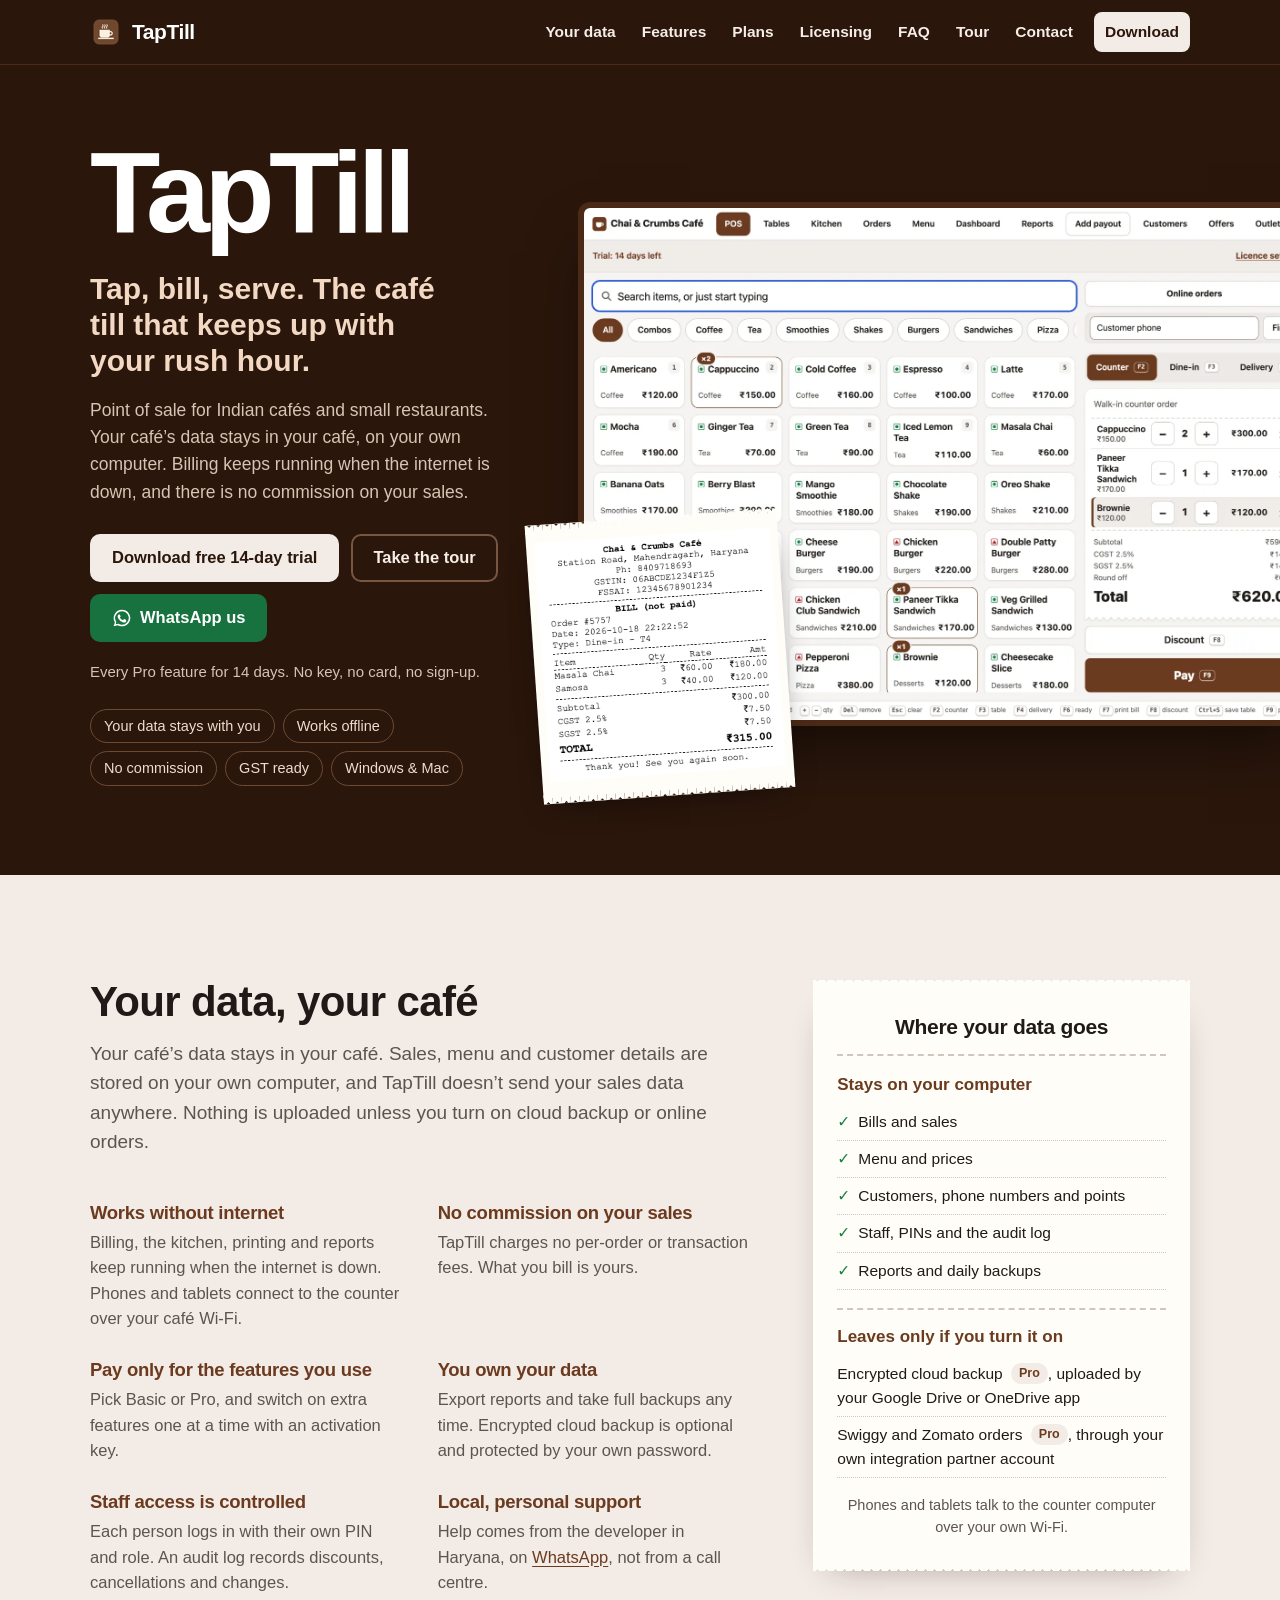
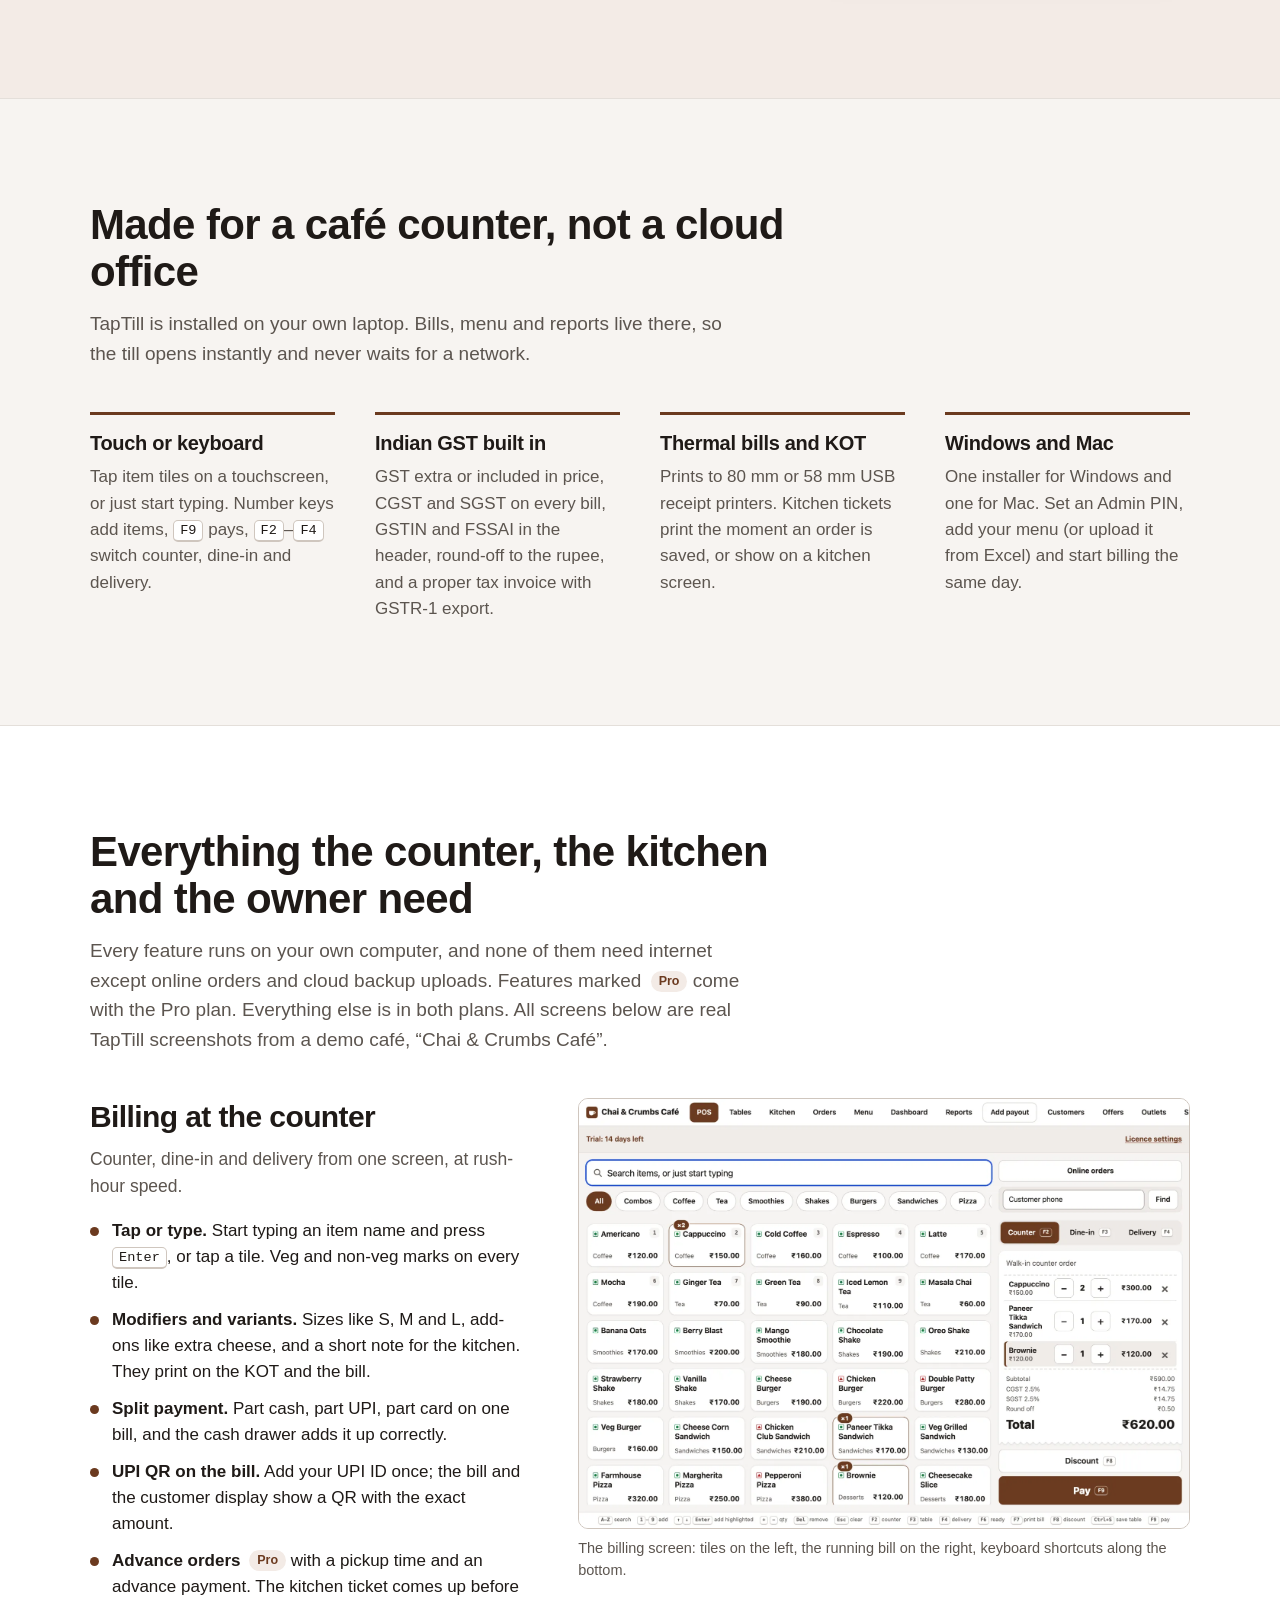
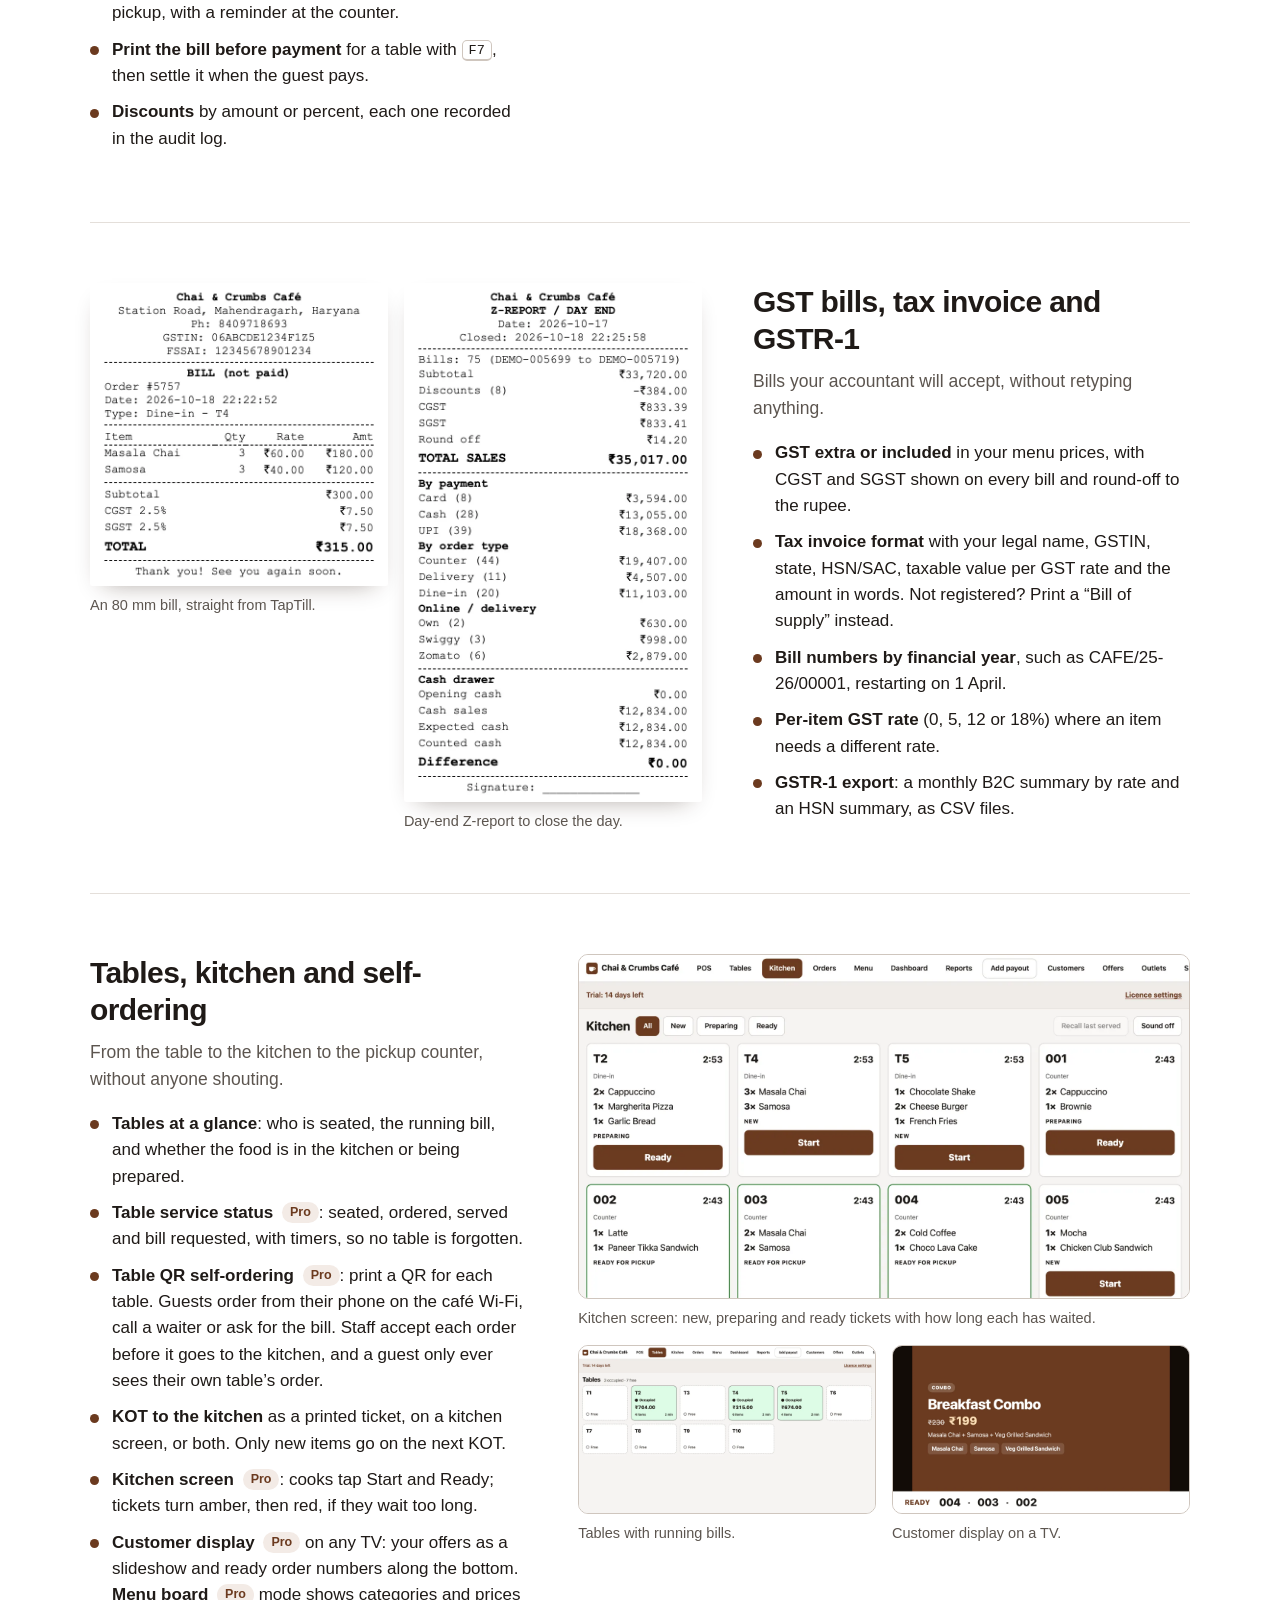
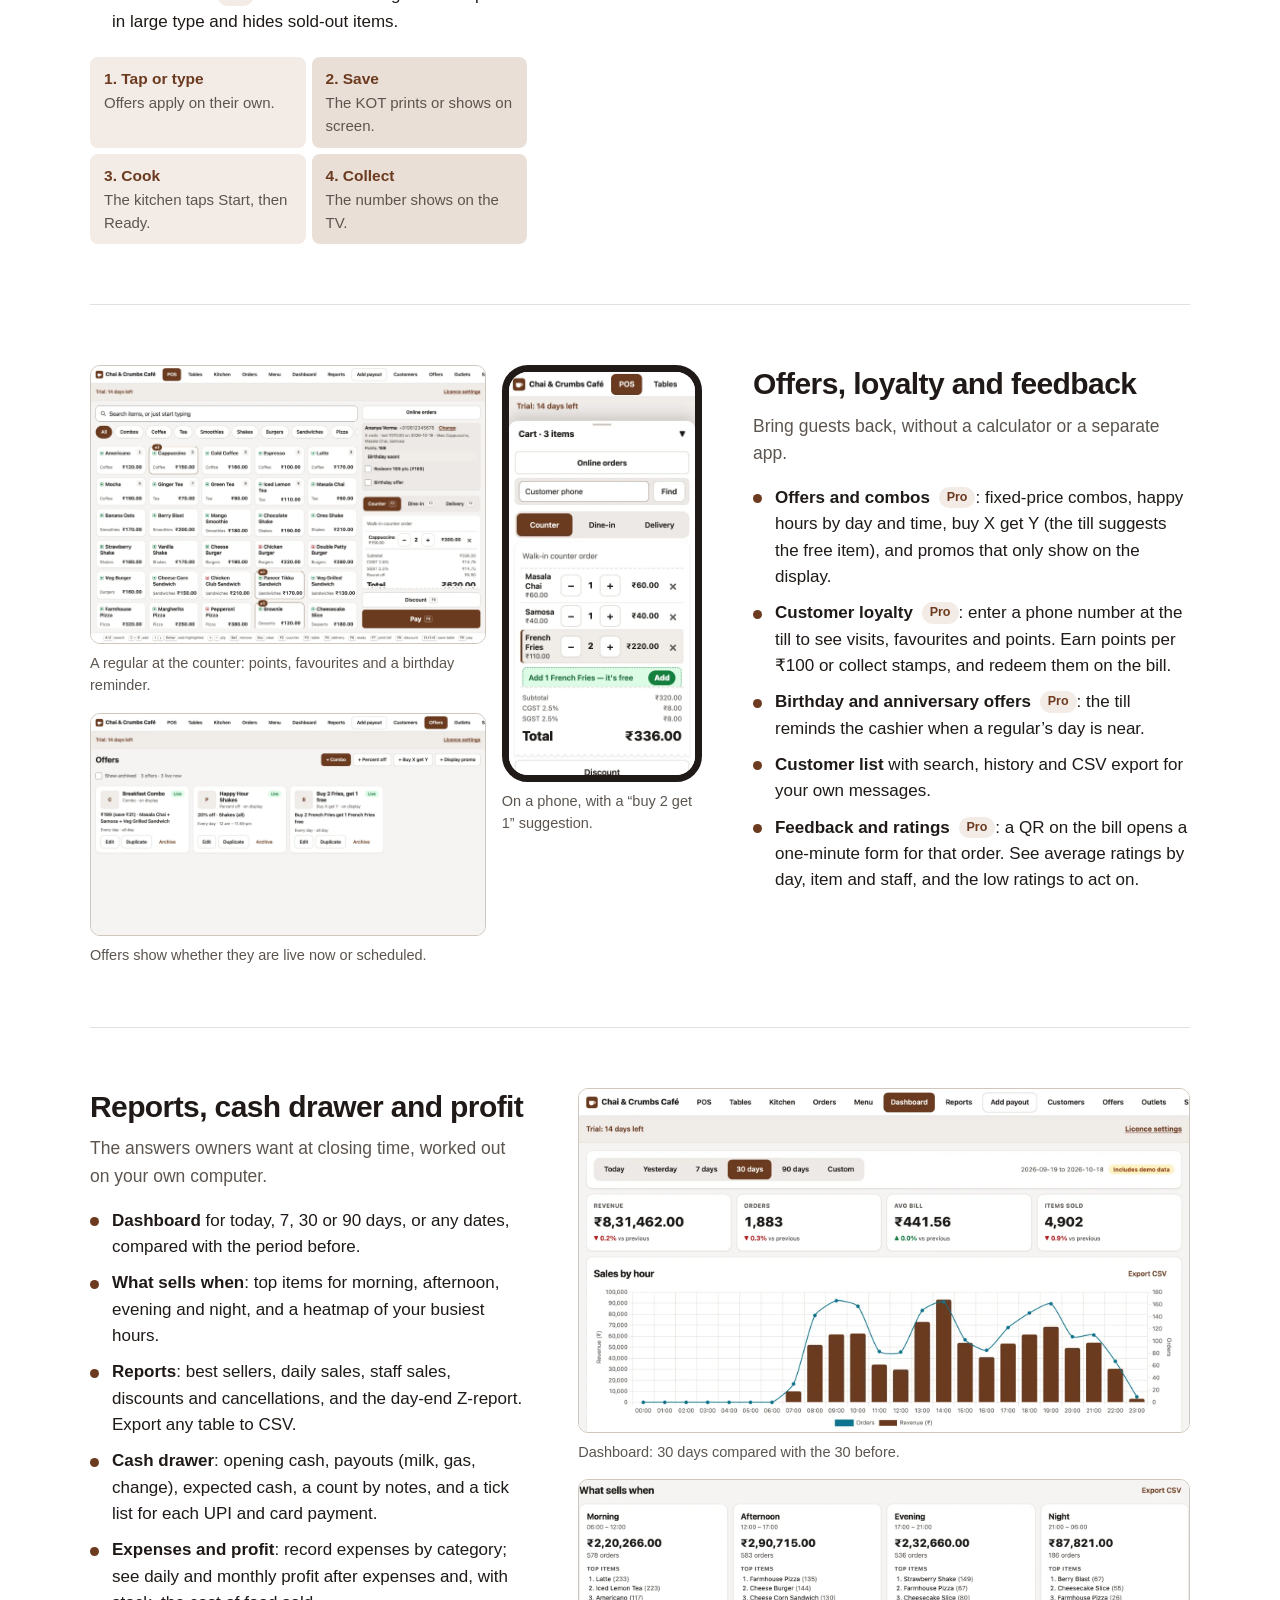
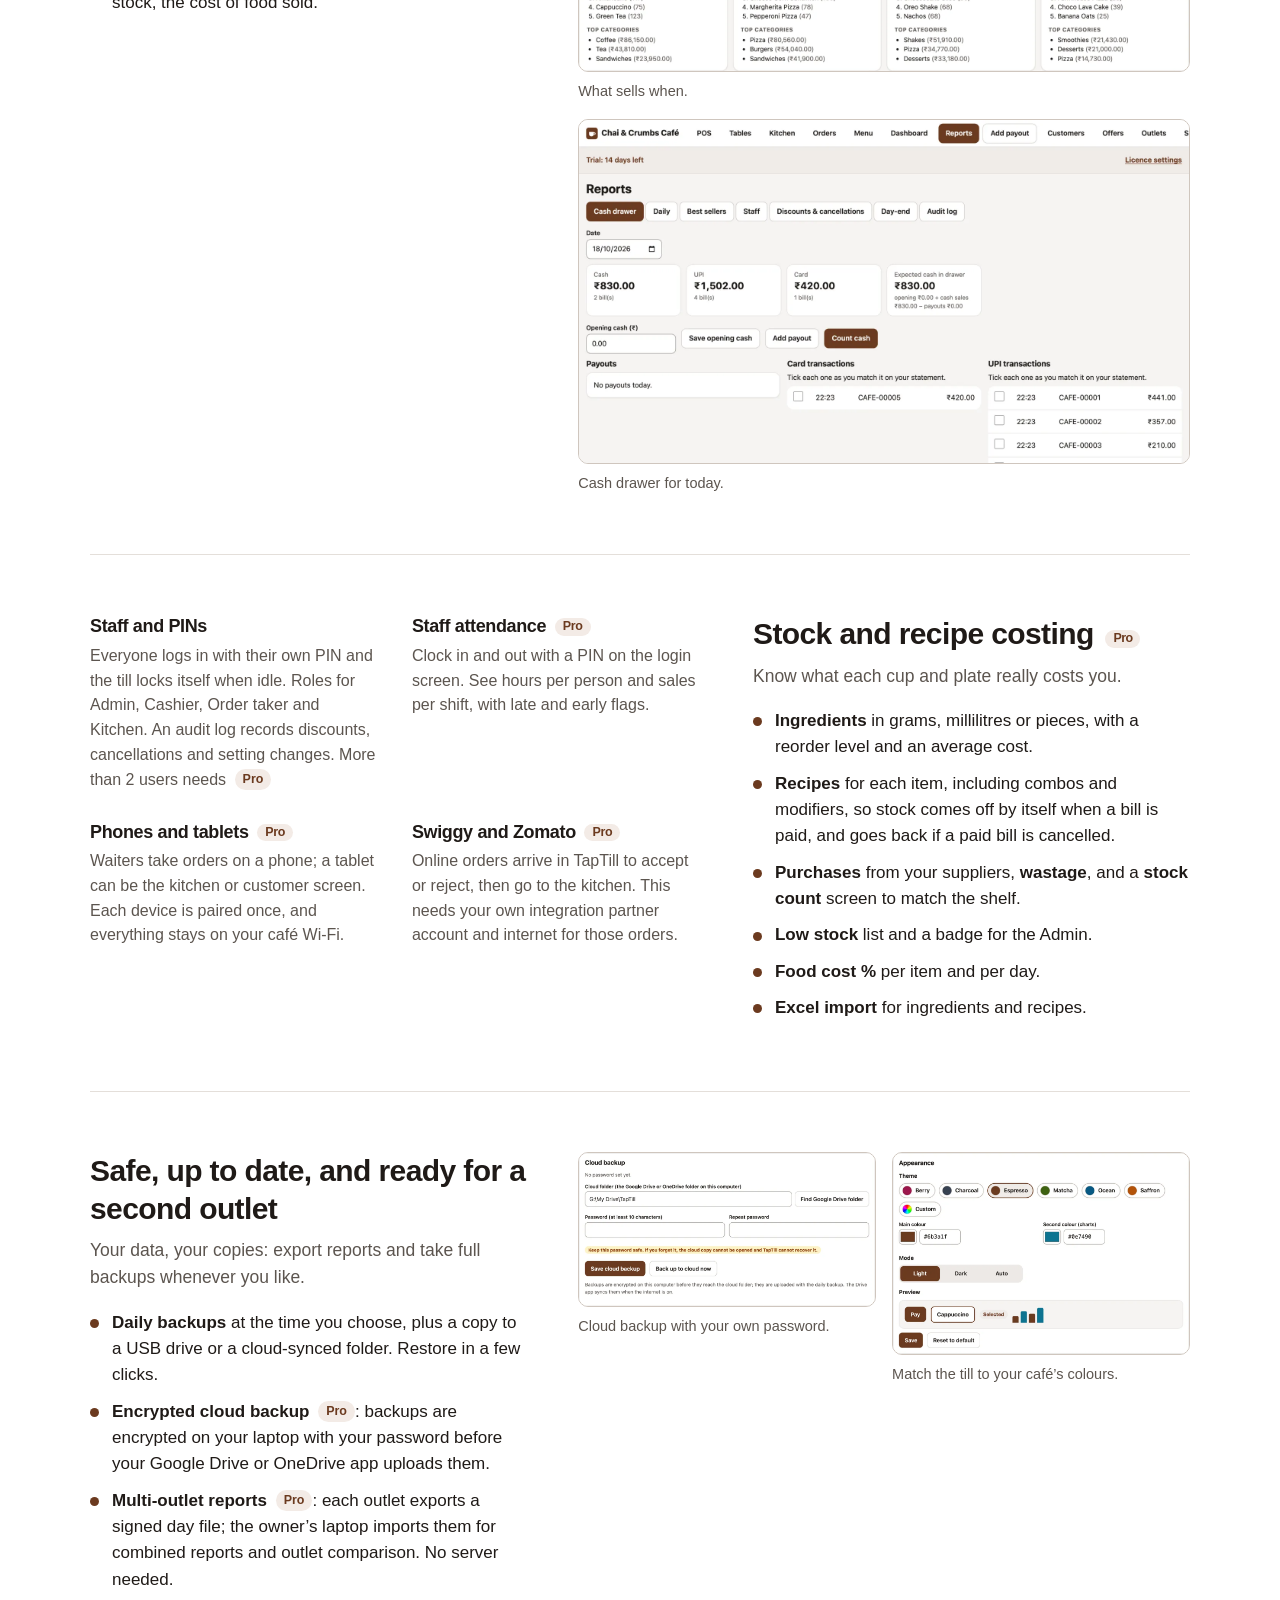
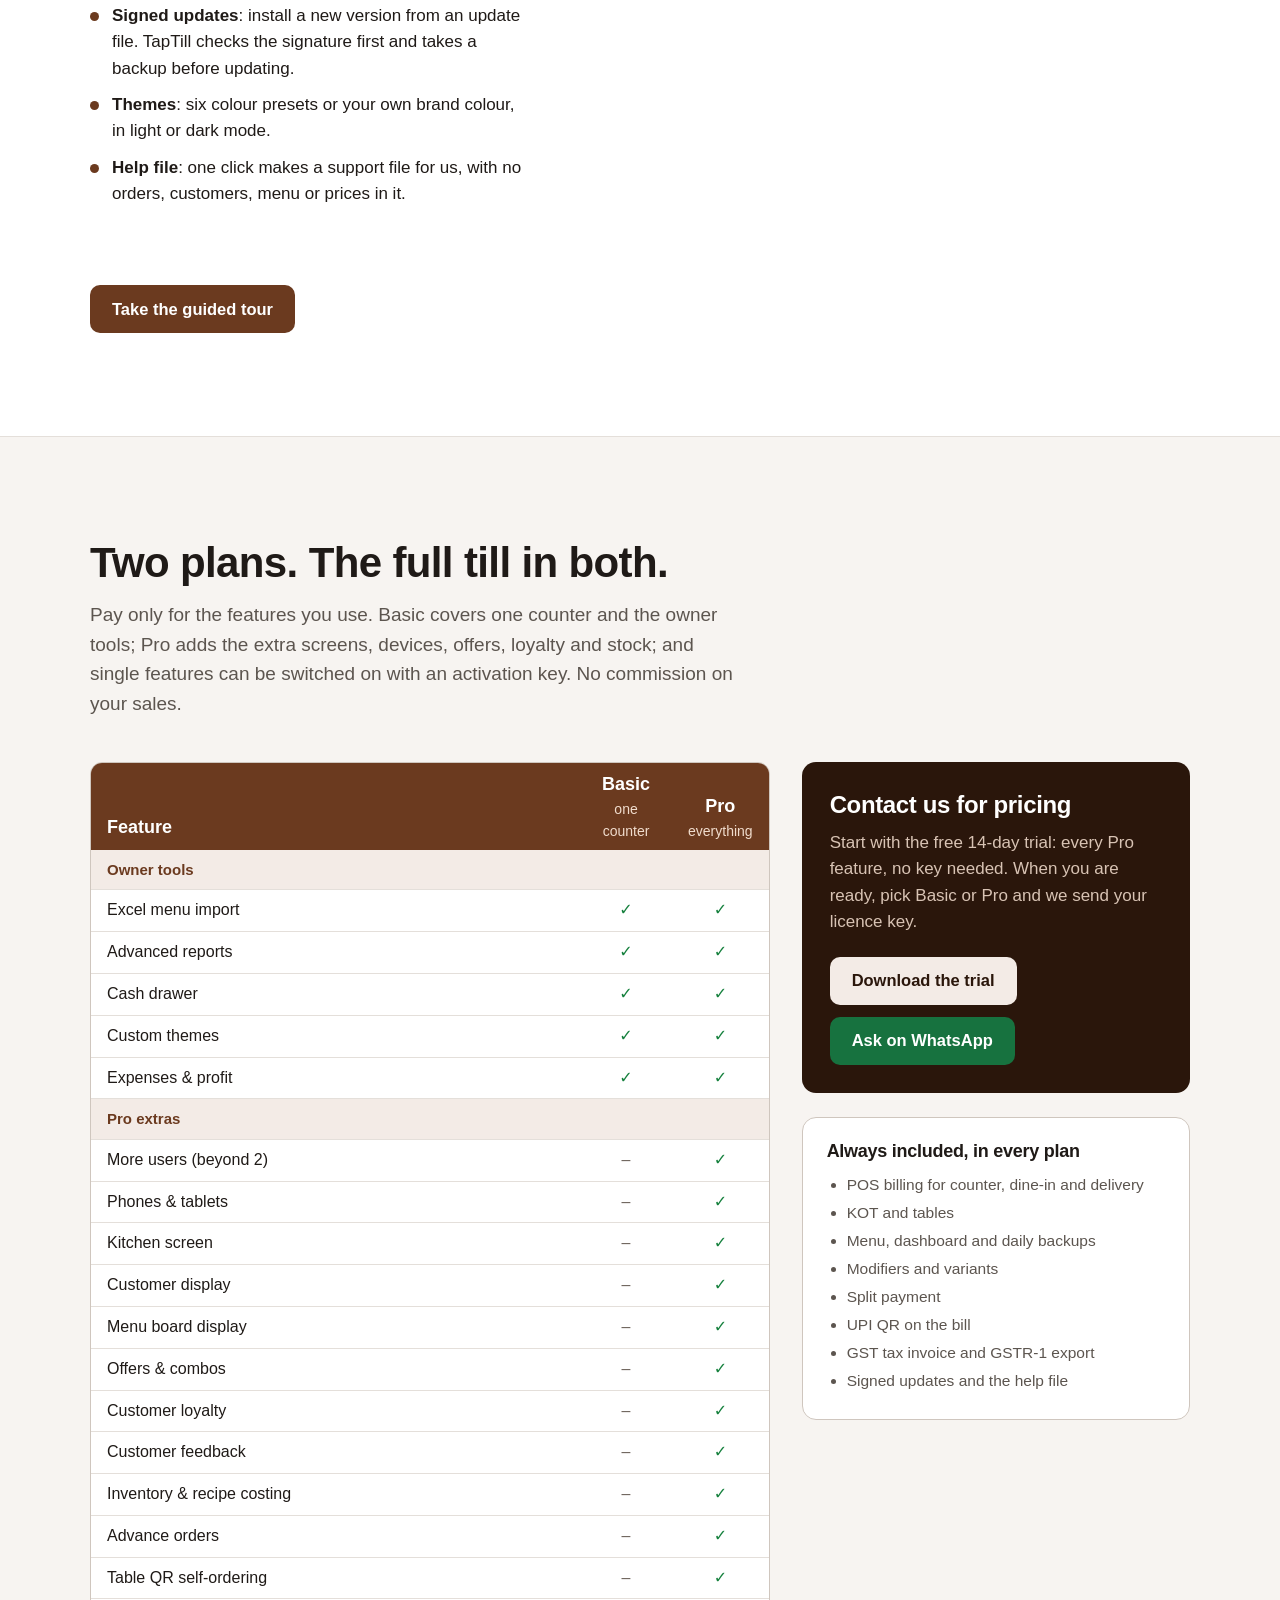
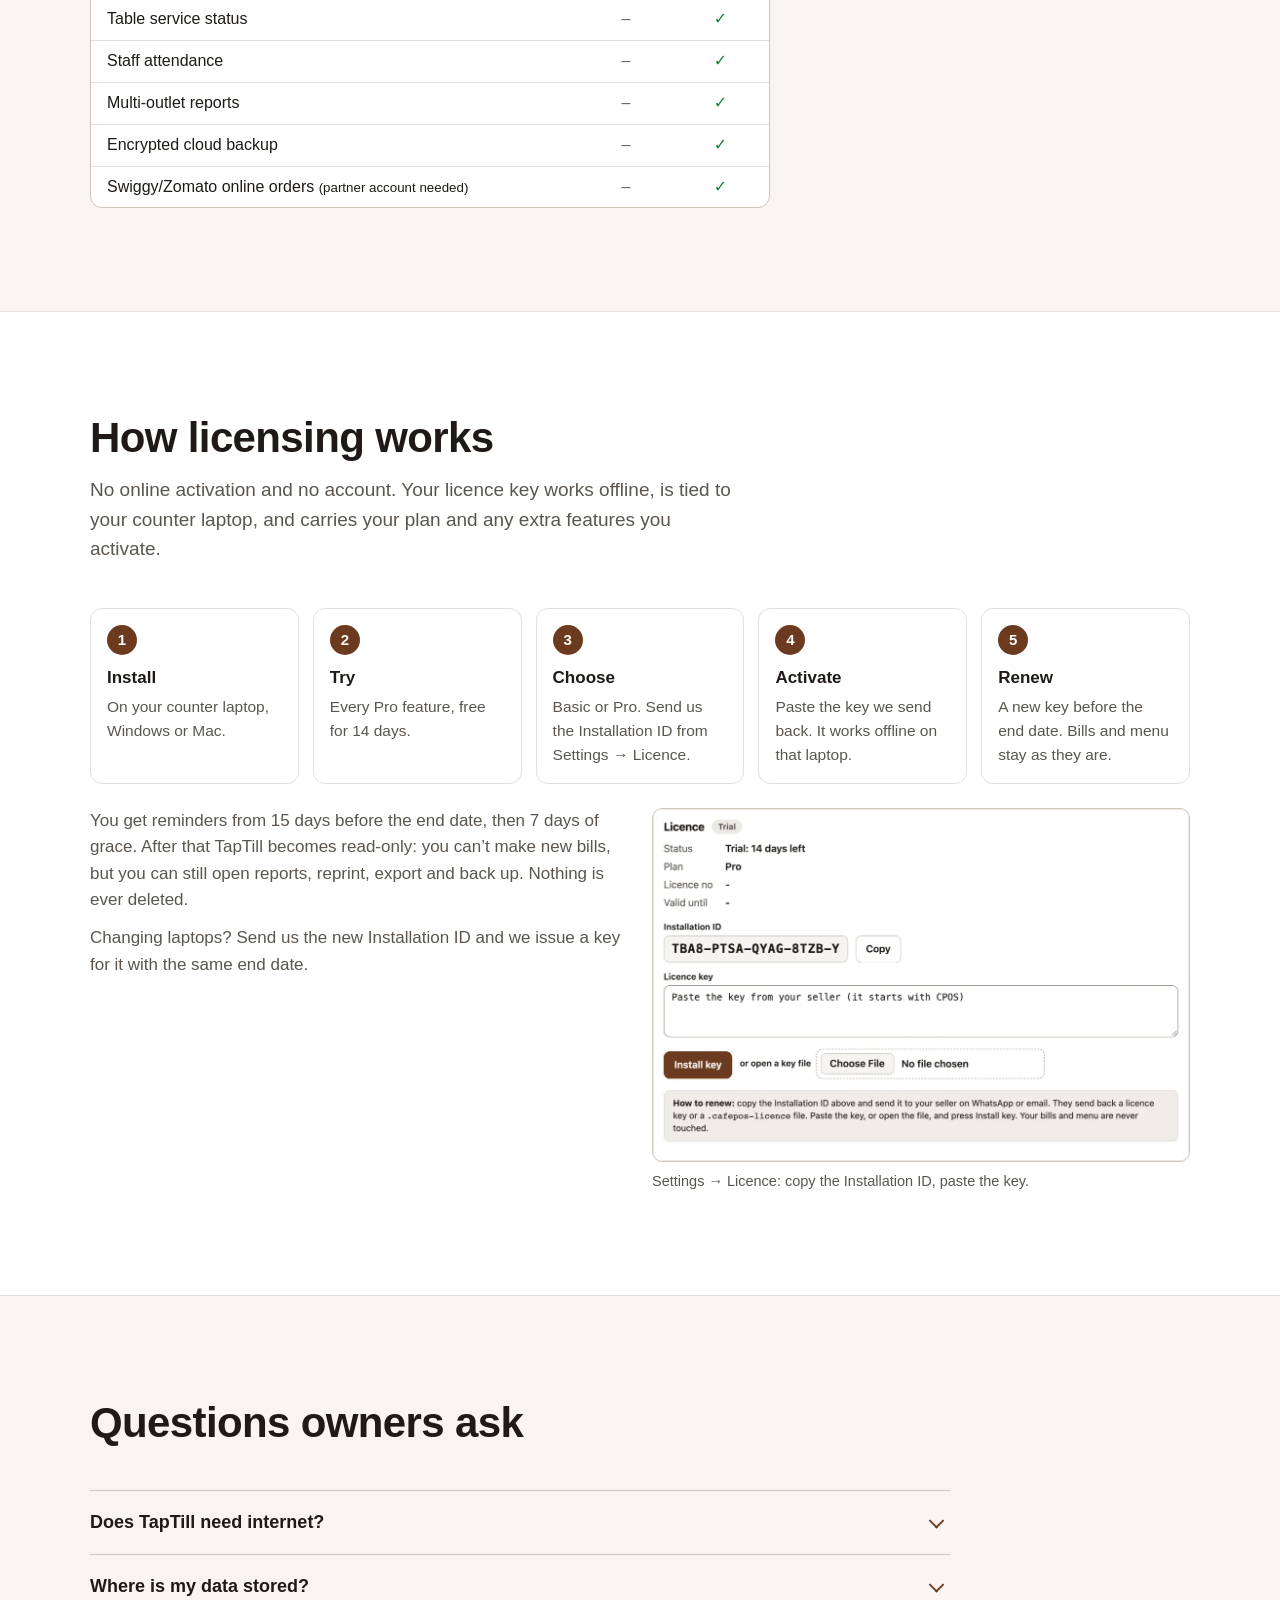
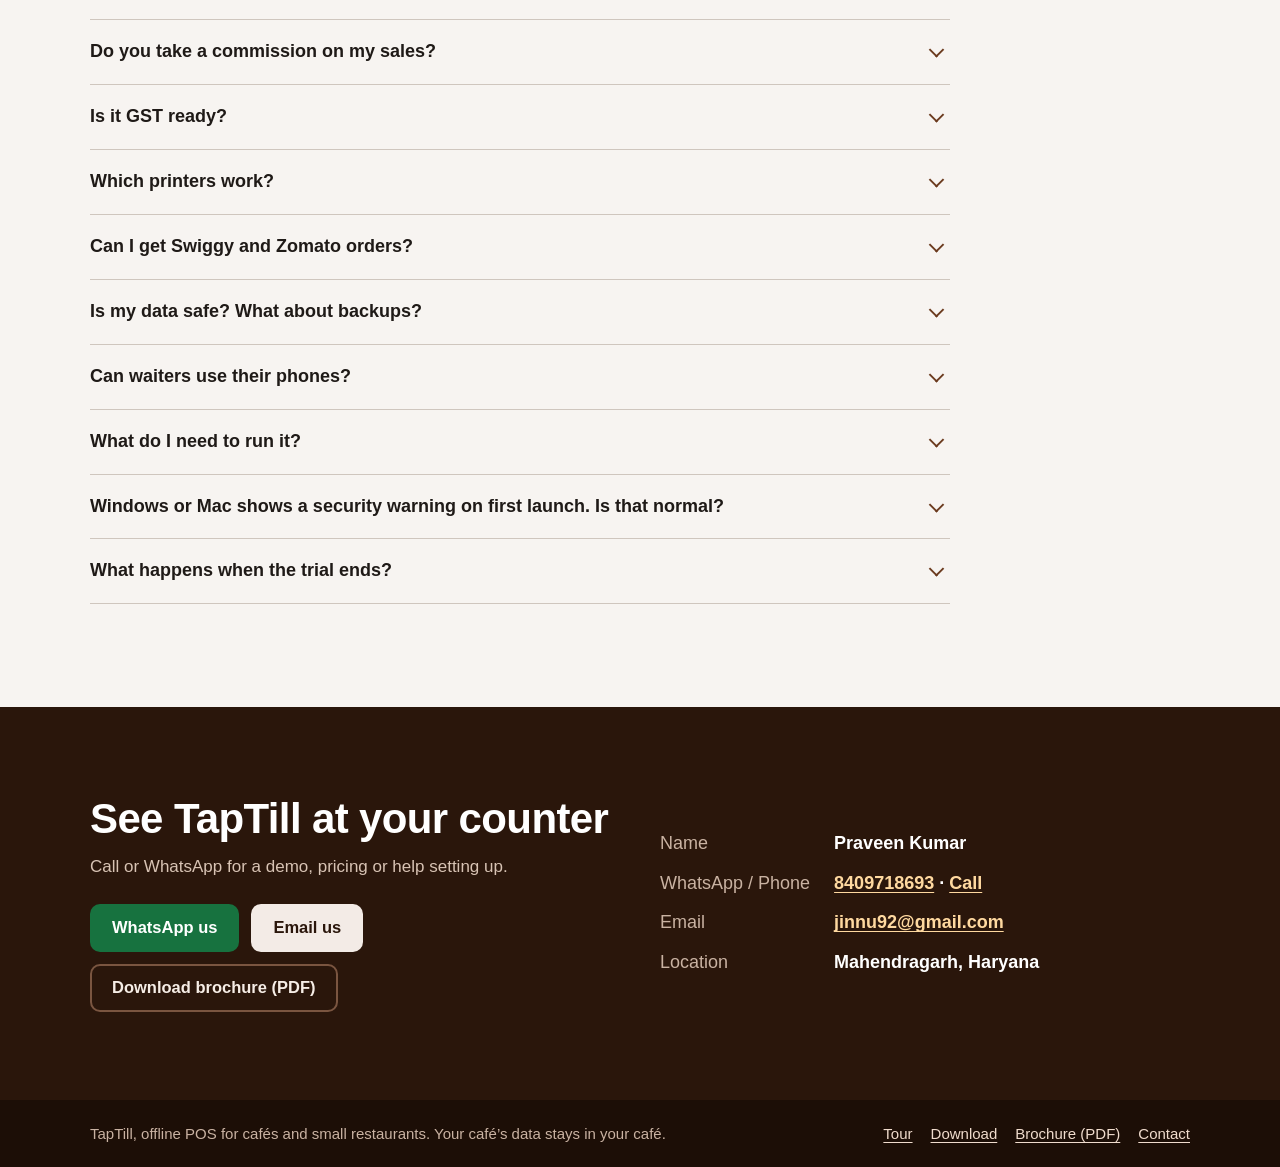
==== commit 4a1e3d24: "Privacy-first pitch: your café's data stays in your café" ====
--- a/index.html
+++ b/index.html
@@ -3,15 +3,15 @@
 <head>
 <meta charset="utf-8">
 <meta name="viewport" content="width=device-width, initial-scale=1">
-<title>TapTill: offline POS for Indian cafés and small restaurants</title>
-<meta name="description" content="Tap, bill, serve. TapTill is the café till that keeps up with your rush hour: fast touch and keyboard billing, GST bills, KOT, tables, offers and reports. Runs on your own Windows or Mac laptop and works offline. Free 14-day trial.">
+<title>TapTill: offline POS for Indian cafés, your data stays in your café</title>
+<meta name="description" content="TapTill is a point of sale for Indian cafés and small restaurants that keeps your data in your café. Sales, menu and customers stay on your own Windows or Mac computer, billing works without internet, and there is no commission on your sales. GST bills, KOT, tables, offers and reports. Free 14-day trial.">
 <meta name="theme-color" content="#2a160b">
 <link rel="icon" type="image/png" sizes="32x32" href="assets/favicon-32.png">
 <link rel="apple-touch-icon" href="assets/apple-touch-icon.png">
 <meta property="og:type" content="website">
 <meta property="og:site_name" content="TapTill">
 <meta property="og:title" content="TapTill: the café till that keeps up with your rush hour">
-<meta property="og:description" content="Offline POS for Indian cafés and small restaurants. Touch and keyboard billing, GST bills, KOT, tables, offers and reports on your own laptop. Free 14-day trial.">
+<meta property="og:description" content="Your café’s data stays in your café. Offline POS for Indian cafés and small restaurants: billing, KOT, printing and reports keep running without internet, and no commission on your sales. Free 14-day trial.">
 <meta property="og:url" content="https://jinnu92.github.io/taptill/">
 <meta property="og:image" content="https://jinnu92.github.io/taptill/assets/og.jpg">
 <meta property="og:image:width" content="1200">
@@ -27,6 +27,7 @@
   <div class="wrap">
     <a class="brand" href="./"><img src="assets/favicon-32.png" width="32" height="32" alt="">TapTill</a>
     <nav class="nav" aria-label="Main">
+      <a href="#your-data">Your data</a>
       <a href="#features">Features</a>
       <a href="#plans">Plans</a>
       <a href="#licensing">Licensing</a>
@@ -45,7 +46,7 @@
     <div>
       <h1 id="hero-title" class="wordmark">TapTill</h1>
       <p class="tagline">Tap, bill, serve. The café till that keeps up with your rush hour.</p>
-      <p class="sub">Point of sale for Indian cafés and small restaurants. Fast touch and keyboard billing, GST bills, KOT, tables, offers and daily reports. It runs on the laptop at your counter and keeps working when the internet doesn’t.</p>
+      <p class="sub">Point of sale for Indian cafés and small restaurants. Your café’s data stays in your café, on your own computer. Billing keeps running when the internet is down, and there is no commission on your sales.</p>
       <div class="btn-row">
         <a class="btn btn-primary" href="download.html">Download free 14-day trial</a>
         <a class="btn btn-ghost" href="tour.html">Take the tour</a>
@@ -55,7 +56,7 @@
       </div>
       <p class="trial-note">Every Pro feature for 14 days. No key, no card, no sign-up.</p>
       <ul class="chips" aria-label="Highlights">
-        <li>Works offline</li><li>GST ready</li><li>Thermal bills &amp; KOT</li><li>Windows &amp; Mac</li>
+        <li>Your data stays with you</li><li>Works offline</li><li>No commission</li><li>GST ready</li><li>Windows &amp; Mac</li>
       </ul>
     </div>
     <div class="hero-art">
@@ -65,21 +66,67 @@
   </div>
 </section>
 
+<section class="section privacy" id="your-data" aria-labelledby="data-title">
+  <div class="wrap">
+    <div class="privacy-main">
+      <div class="section-head">
+        <h2 id="data-title">Your data, your café</h2>
+        <p class="lede">Your café’s data stays in your café. Sales, menu and customer details are stored on your own computer, and TapTill doesn’t send your sales data anywhere. Nothing is uploaded unless you turn on cloud backup or online orders.</p>
+      </div>
+      <div class="promises">
+        <div>
+          <h3>Works without internet</h3>
+          <p>Billing, the kitchen, printing and reports keep running when the internet is down. Phones and tablets connect to the counter over your café Wi-Fi.</p>
+        </div>
+        <div>
+          <h3>No commission on your sales</h3>
+          <p>TapTill charges no per-order or transaction fees. What you bill is yours.</p>
+        </div>
+        <div>
+          <h3>Pay only for the features you use</h3>
+          <p>Pick Basic or Pro, and switch on extra features one at a time with an activation key.</p>
+        </div>
+        <div>
+          <h3>You own your data</h3>
+          <p>Export reports and take full backups any time. Encrypted cloud backup is optional and protected by your own password.</p>
+        </div>
+        <div>
+          <h3>Staff access is controlled</h3>
+          <p>Each person logs in with their own PIN and role. An audit log records discounts, cancellations and changes.</p>
+        </div>
+        <div>
+          <h3>Local, personal support</h3>
+          <p>Help comes from the developer in Haryana, on <a href="https://wa.me/918409718693">WhatsApp</a>, not from a call centre.</p>
+        </div>
+      </div>
+    </div>
+    <aside class="ledger" aria-labelledby="ledger-title">
+      <h3 id="ledger-title">Where your data goes</h3>
+      <p class="ledger-sub">Stays on your computer</p>
+      <ul>
+        <li>Bills and sales</li>
+        <li>Menu and prices</li>
+        <li>Customers, phone numbers and points</li>
+        <li>Staff, PINs and the audit log</li>
+        <li>Reports and daily backups</li>
+      </ul>
+      <p class="ledger-sub">Leaves only if you turn it on</p>
+      <ul>
+        <li>Encrypted cloud backup <span class="tag">Pro</span>, uploaded by your Google Drive or OneDrive app</li>
+        <li>Swiggy and Zomato orders <span class="tag">Pro</span>, through your own integration partner account</li>
+      </ul>
+      <p class="ledger-foot">Phones and tablets talk to the counter computer over your own Wi-Fi.</p>
+    </aside>
+  </div>
+</section>
+
 <section class="section" aria-labelledby="why-title">
   <div class="wrap">
     <div class="section-head">
       <h2 id="why-title">Made for a café counter, not a cloud office</h2>
       <p class="lede">TapTill is installed on your own laptop. Bills, menu and reports live there, so the till opens instantly and never waits for a network.</p>
     </div>
-    <div class="why-grid">
-      <div class="why">
-        <h3>Works fully offline</h3>
-        <p>Billing, KOT, tables and reports all run on one laptop. No stalls when the Wi-Fi drops, and no internet bill just to take an order.</p>
-      </div>
-      <div class="why">
-        <h3>Your data stays on your machine</h3>
-        <p>Sales, menu and customer details sit on the café’s own laptop, not on someone else’s server. Backups run every day on their own.</p>
-      </div>
+    <div class="why-grid four">
       <div class="why">
         <h3>Touch or keyboard</h3>
         <p>Tap item tiles on a touchscreen, or just start typing. Number keys add items, <span class="key">F9</span> pays, <span class="key">F2</span>–<span class="key">F4</span> switch counter, dine-in and delivery.</p>
@@ -104,7 +151,7 @@
   <div class="wrap">
     <div class="section-head">
       <h2 id="features-title">Everything the counter, the kitchen and the owner need</h2>
-      <p class="lede">Features marked <span class="tag">Pro</span> come with the Pro plan. Everything else is in both plans. All screens below are real TapTill screenshots from a demo café, “Chai &amp; Crumbs Café”.</p>
+      <p class="lede">Every feature runs on your own computer, and none of them need internet except online orders and cloud backup uploads. Features marked <span class="tag">Pro</span> come with the Pro plan. Everything else is in both plans. All screens below are real TapTill screenshots from a demo café, “Chai &amp; Crumbs Café”.</p>
     </div>
 
     <article class="feature" aria-labelledby="f-billing">
@@ -221,7 +268,7 @@
     <article class="feature" aria-labelledby="f-reports">
       <div class="feature-text">
         <h3 id="f-reports">Reports, cash drawer and profit</h3>
-        <p class="say">The answers owners want at closing time.</p>
+        <p class="say">The answers owners want at closing time, worked out on your own computer.</p>
         <ul class="ticks">
           <li><b>Dashboard</b> for today, 7, 30 or 90 days, or any dates, compared with the period before.</li>
           <li><b>What sells when</b>: top items for morning, afternoon, evening and night, and a heatmap of your busiest hours.</li>
@@ -270,6 +317,7 @@
     <article class="feature" aria-labelledby="f-grow">
       <div class="feature-text">
         <h3 id="f-grow">Safe, up to date, and ready for a second outlet</h3>
+        <p class="say">Your data, your copies: export reports and take full backups whenever you like.</p>
         <ul class="ticks">
           <li><b>Daily backups</b> at the time you choose, plus a copy to a USB drive or a cloud-synced folder. Restore in a few clicks.</li>
           <li><b>Encrypted cloud backup</b> <span class="tag">Pro</span>: backups are encrypted on your laptop with your password before your Google Drive or OneDrive app uploads them.</li>
@@ -299,7 +347,7 @@
   <div class="wrap">
     <div class="section-head">
       <h2 id="plans-title">Two plans. The full till in both.</h2>
-      <p class="lede">Basic covers one counter and the owner tools. Pro adds the extra screens, devices, offers, loyalty and stock.</p>
+      <p class="lede">Pay only for the features you use. Basic covers one counter and the owner tools; Pro adds the extra screens, devices, offers, loyalty and stock; and single features can be switched on with an activation key. No commission on your sales.</p>
     </div>
     <div class="plans-wrap">
       <div class="table-scroll" role="region" aria-label="Plan comparison" tabindex="0">
@@ -364,7 +412,7 @@
   <div class="wrap">
     <div class="section-head">
       <h2 id="lic-title">How licensing works</h2>
-      <p class="lede">No online activation and no account. Your licence key works offline and is tied to your counter laptop.</p>
+      <p class="lede">No online activation and no account. Your licence key works offline, is tied to your counter laptop, and carries your plan and any extra features you activate.</p>
     </div>
     <ol class="steps">
       <li><b>Install</b>On your counter laptop, Windows or Mac.</li>
@@ -391,8 +439,27 @@
     <div class="section-head"><h2 id="faq-title">Questions owners ask</h2></div>
     <div class="faq">
       <details>
-        <summary>Does it really work without internet?</summary>
-        <div class="answer"><p>Yes. Billing, KOT, tables, the kitchen screen, reports and backups all run on your laptop. Phones and tablets connect over your café Wi-Fi router, which does not need internet. Only Swiggy/Zomato orders and uploading cloud backups need internet.</p></div>
+        <summary>Does TapTill need internet?</summary>
+        <div class="answer">
+          <p>No. Billing, KOT, printing, tables, the kitchen screen, reports and backups all run on your computer and keep running when the internet is down. You don’t need internet to install a licence key either.</p>
+          <p>Phones and tablets connect over your café Wi-Fi router, which does not need internet. We recommend a separate guest Wi-Fi for customers, so your staff devices and the counter computer sit on their own network. If you use table QR self-ordering, guests’ phones need to reach the counter computer over Wi-Fi, and we help you set that up.</p>
+          <p>Only Swiggy/Zomato orders (with your integration partner account) and cloud backup uploads need internet.</p>
+        </div>
+      </details>
+      <details>
+        <summary>Where is my data stored?</summary>
+        <div class="answer">
+          <p>On the computer where TapTill is installed, in a TapTill folder:</p>
+          <ul>
+            <li><b>Mac:</b> <code>~/Library/Application Support/TapTill</code></li>
+            <li><b>Windows:</b> <code>%APPDATA%\TapTill</code></li>
+          </ul>
+          <p>This folder is kept when you uninstall or update TapTill. Backups are taken every day at a time you choose. TapTill doesn’t send your sales data anywhere; nothing leaves the computer unless you turn on cloud backup or online orders.</p>
+        </div>
+      </details>
+      <details>
+        <summary>Do you take a commission on my sales?</summary>
+        <div class="answer"><p>No. TapTill charges no per-order or transaction fees. You pay for your plan and any extra features you switch on. If you take Swiggy or Zomato orders, those platforms and your integration partner have their own terms.</p></div>
       </details>
       <details>
         <summary>Is it GST ready?</summary>
@@ -462,7 +529,7 @@
 
 <footer class="site-foot">
   <div class="wrap">
-    <span>TapTill, offline POS for cafés and small restaurants</span>
+    <span>TapTill, offline POS for cafés and small restaurants. Your café’s data stays in your café.</span>
     <nav aria-label="Footer">
       <a href="tour.html">Tour</a>
       <a href="download.html">Download</a>
--- a/assets/site.css
+++ b/assets/site.css
@@ -280,3 +280,28 @@
 .mini-grid h3 { font-size: 18px; margin-bottom: 6px; }
 .mini-grid p { color: var(--muted); font-size: 16px; }
 @media (max-width: 600px) { .mini-grid { grid-template-columns: 1fr; gap: 22px; } }
+
+/* ---------- your data, your café ---------- */
+.privacy { background: var(--crema); border-bottom: 1px solid var(--line); }
+.privacy + .section { padding-top: clamp(56px, 8vw, 104px); }
+.privacy .wrap { display: grid; grid-template-columns: minmax(0, 7fr) minmax(0, 4fr); gap: clamp(28px, 5vw, 64px); align-items: start; }
+.promises { display: grid; grid-template-columns: repeat(2, minmax(0, 1fr)); gap: 26px 36px; }
+.promises h3 { font-size: 18.5px; margin-bottom: 6px; color: var(--espresso); }
+.promises p { color: var(--muted); font-size: 16.5px; }
+.ledger { position: relative; background: #fffdf8; padding: 26px 24px 24px; margin-top: 10px; box-shadow: 0 18px 34px -18px rgba(42,22,11,.45); }
+.ledger::before, .ledger::after { content: ""; position: absolute; left: 0; right: 0; height: 9px;
+  background: linear-gradient(-45deg, transparent 4.5px, #fffdf8 0) 0 0 / 9px 9px repeat-x, linear-gradient(45deg, transparent 4.5px, #fffdf8 0) 0 0 / 9px 9px repeat-x; }
+.ledger::before { top: -8px; transform: scaleY(-1); }
+.ledger::after { bottom: -8px; }
+.ledger h3 { font-size: 21px; text-align: center; padding-bottom: 14px; border-bottom: 2px dashed var(--line-strong); }
+.ledger-sub { font-weight: 700; color: var(--espresso); margin-top: 16px; }
+.ledger ul { list-style: none; padding: 0; margin: 6px 0 0; font-size: 15.5px; }
+.ledger li { padding: 6px 0; border-bottom: 1px dotted var(--line-strong); }
+.ledger ul:first-of-type li::before { content: "✓"; color: var(--leaf); font-weight: 700; margin-right: 8px; }
+.ledger ul + .ledger-sub { padding-top: 14px; border-top: 2px dashed var(--line-strong); margin-top: 18px; }
+.ledger-foot { margin-top: 16px; font-size: 14.5px; color: var(--muted); text-align: center; }
+.why-grid.four { grid-template-columns: repeat(4, minmax(0, 1fr)); }
+.faq .answer code { font-family: var(--mono); font-size: .9em; background: var(--paper); border: 1px solid var(--line); border-radius: 4px; padding: 1px 5px; overflow-wrap: anywhere; }
+@media (max-width: 960px) { .privacy .wrap { grid-template-columns: 1fr; } .ledger { max-width: 520px; } }
+@media (max-width: 900px) { .why-grid.four { grid-template-columns: 1fr 1fr; } }
+@media (max-width: 600px) { .promises { grid-template-columns: 1fr; gap: 22px; } .why-grid.four { grid-template-columns: 1fr; } }
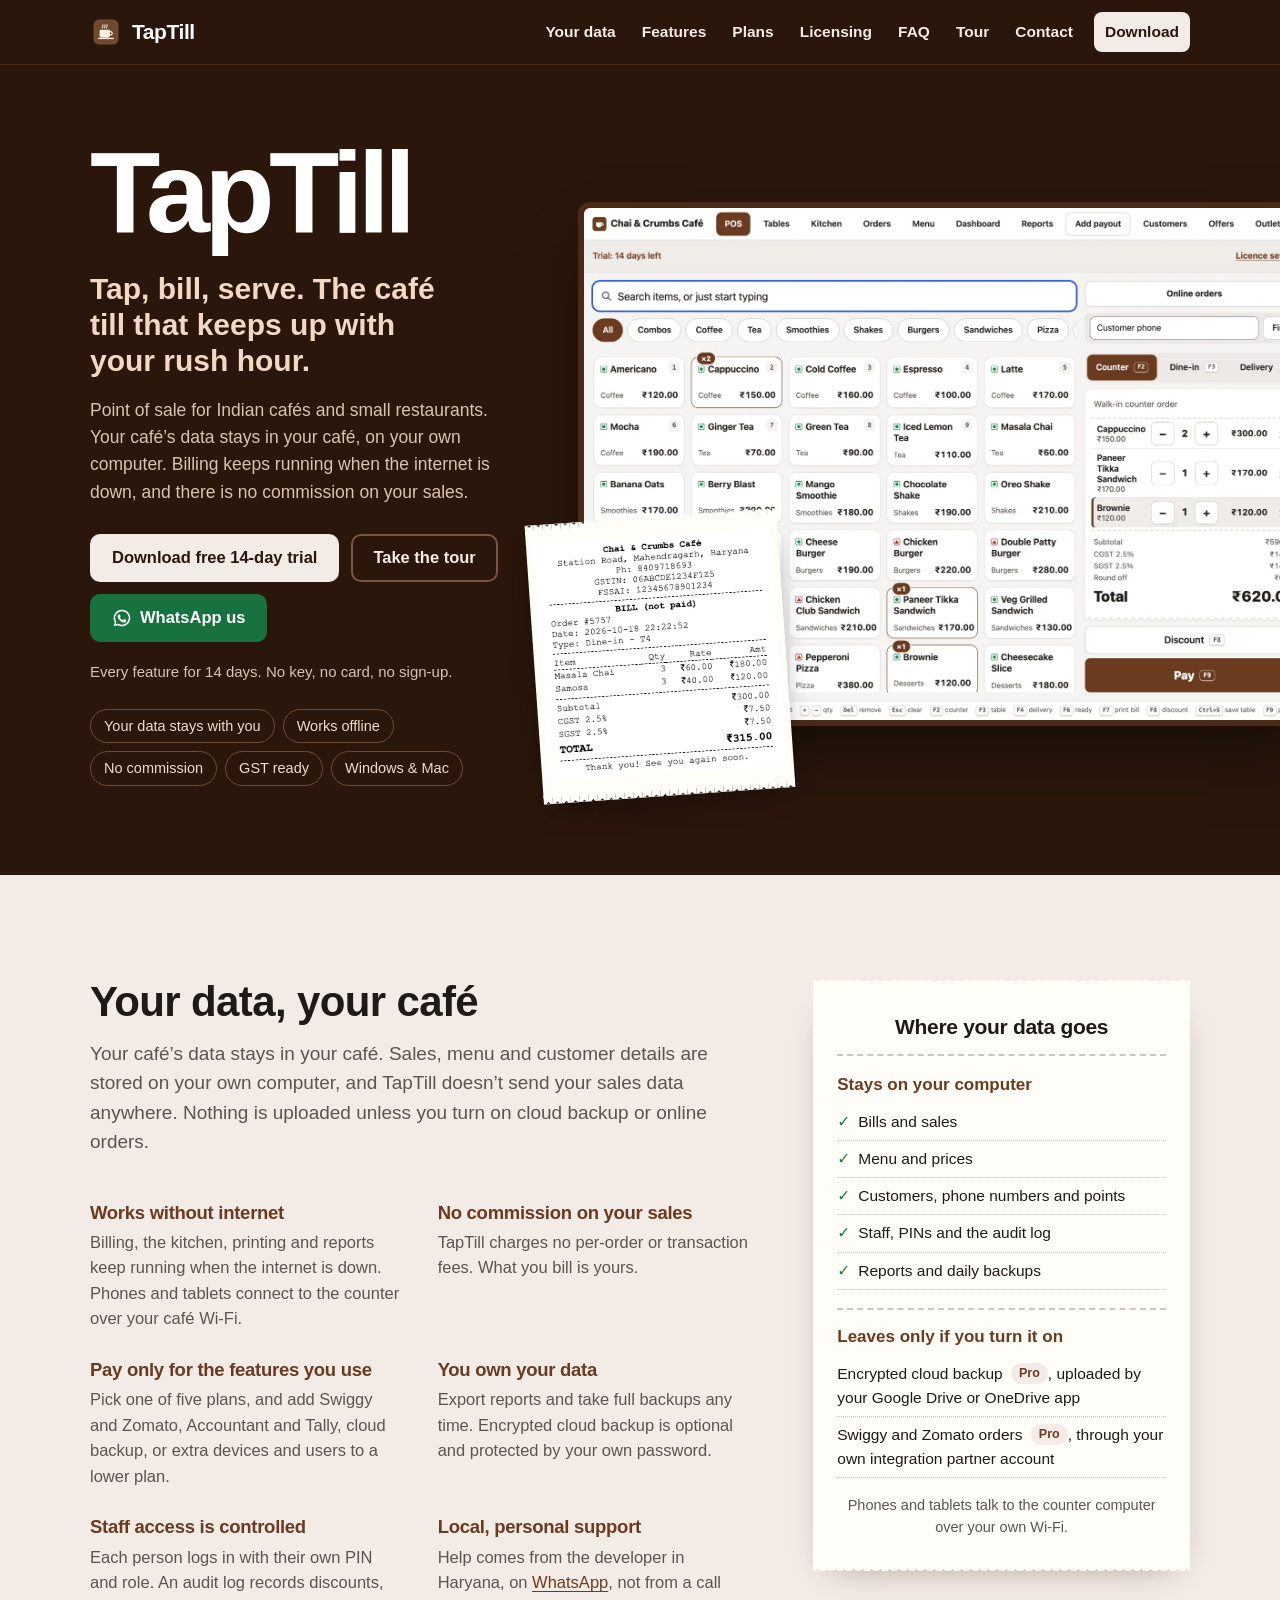
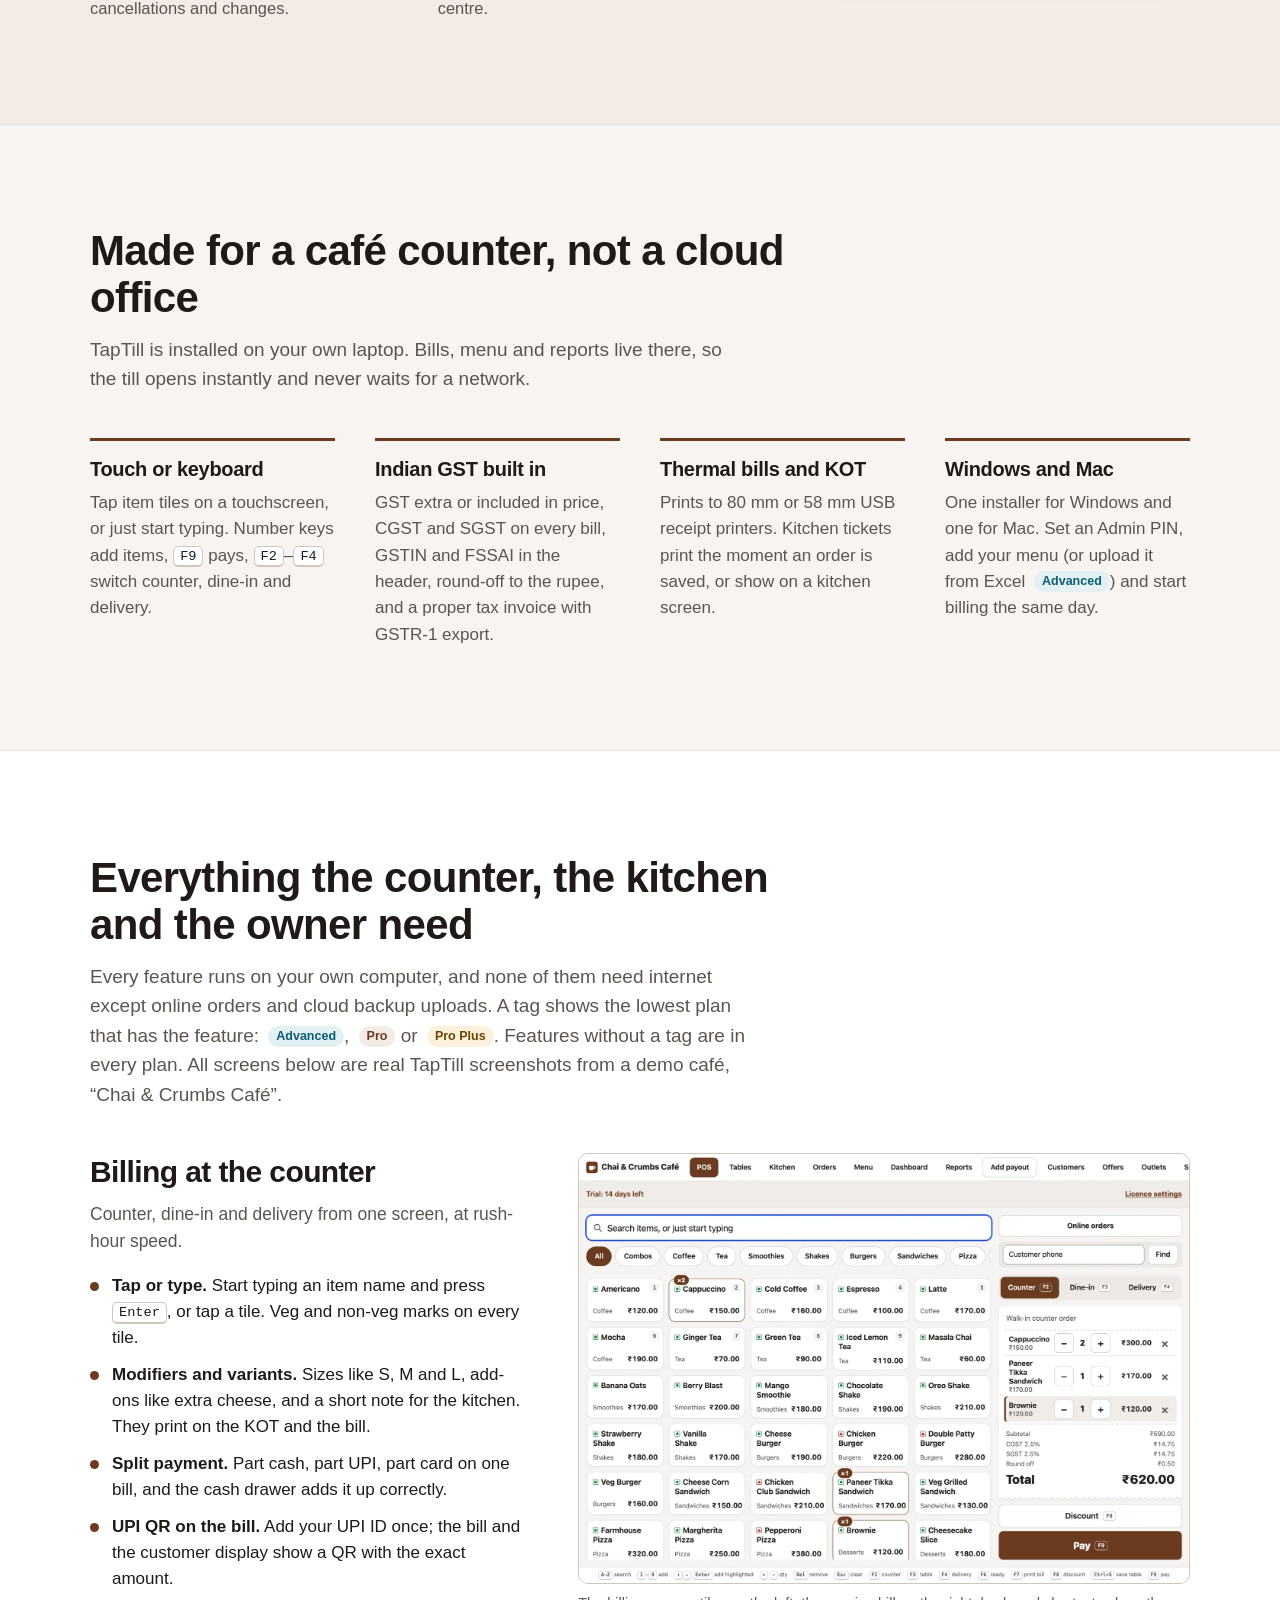
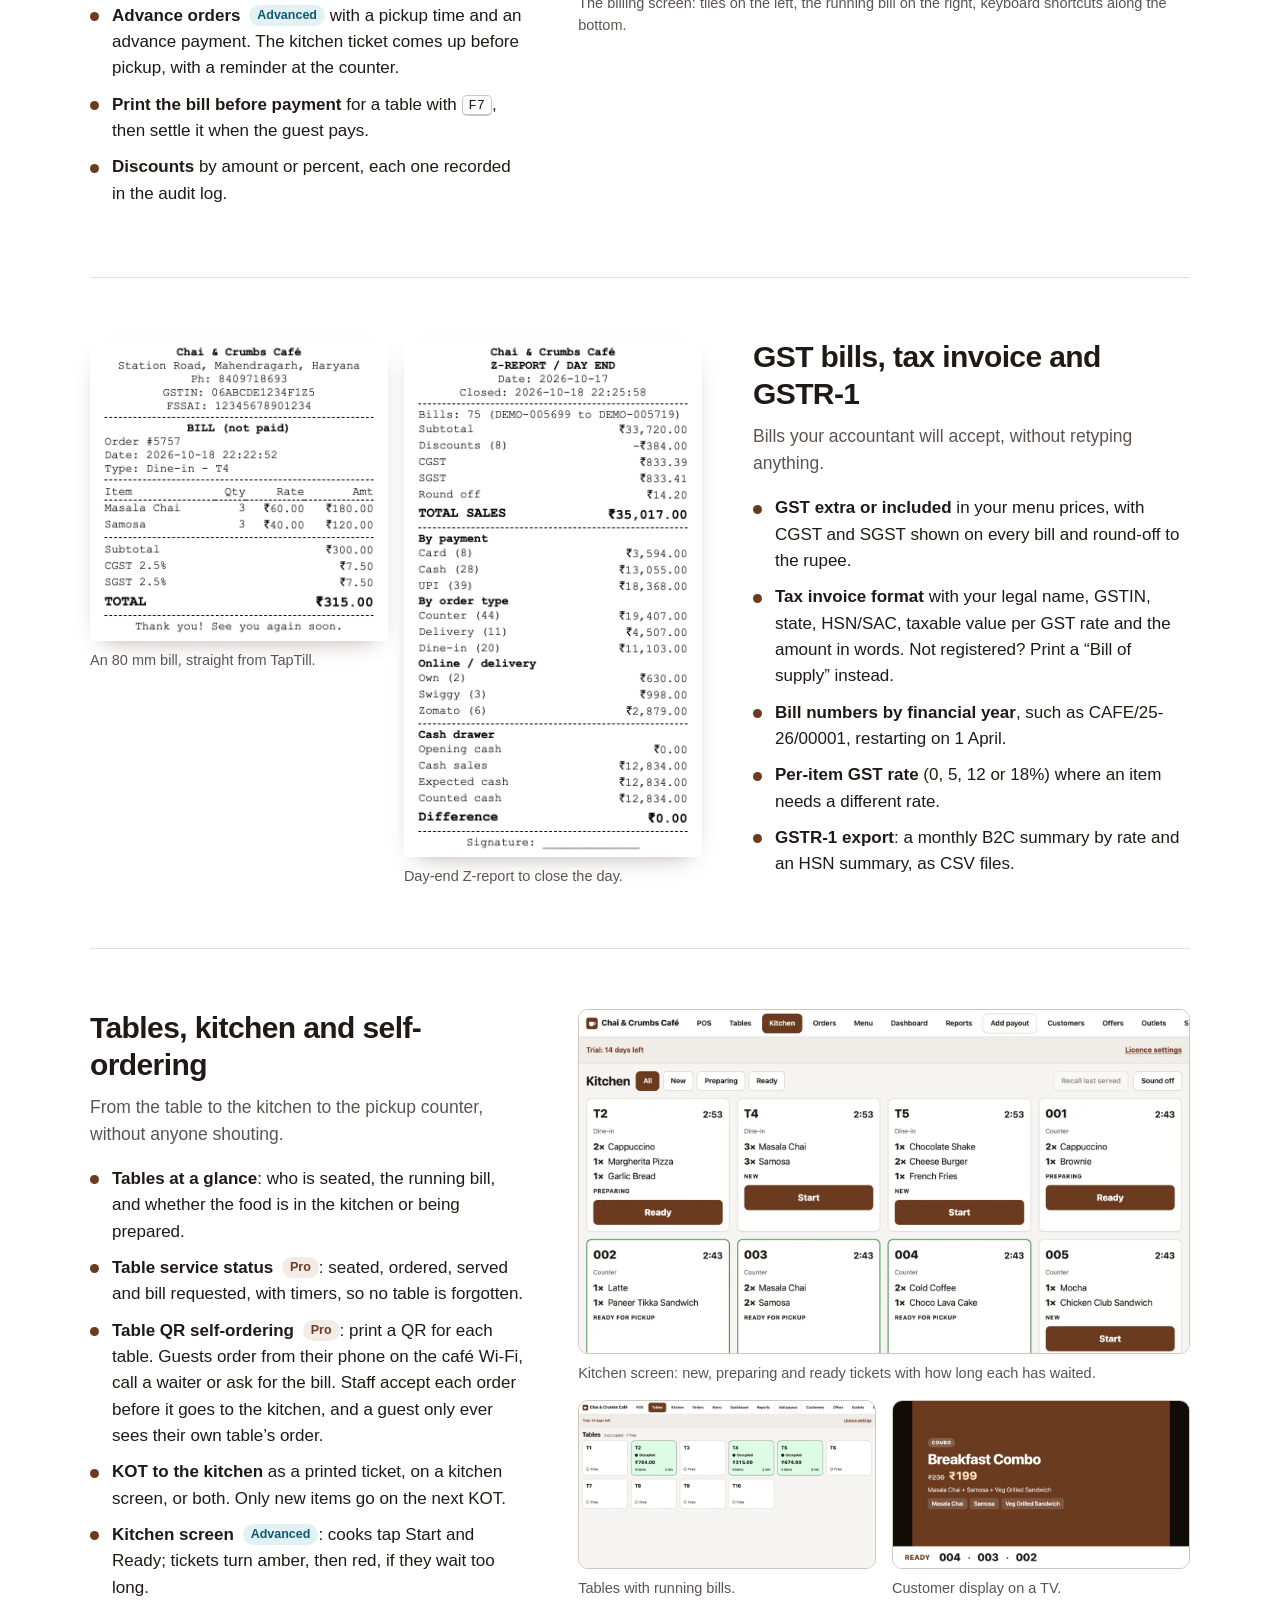
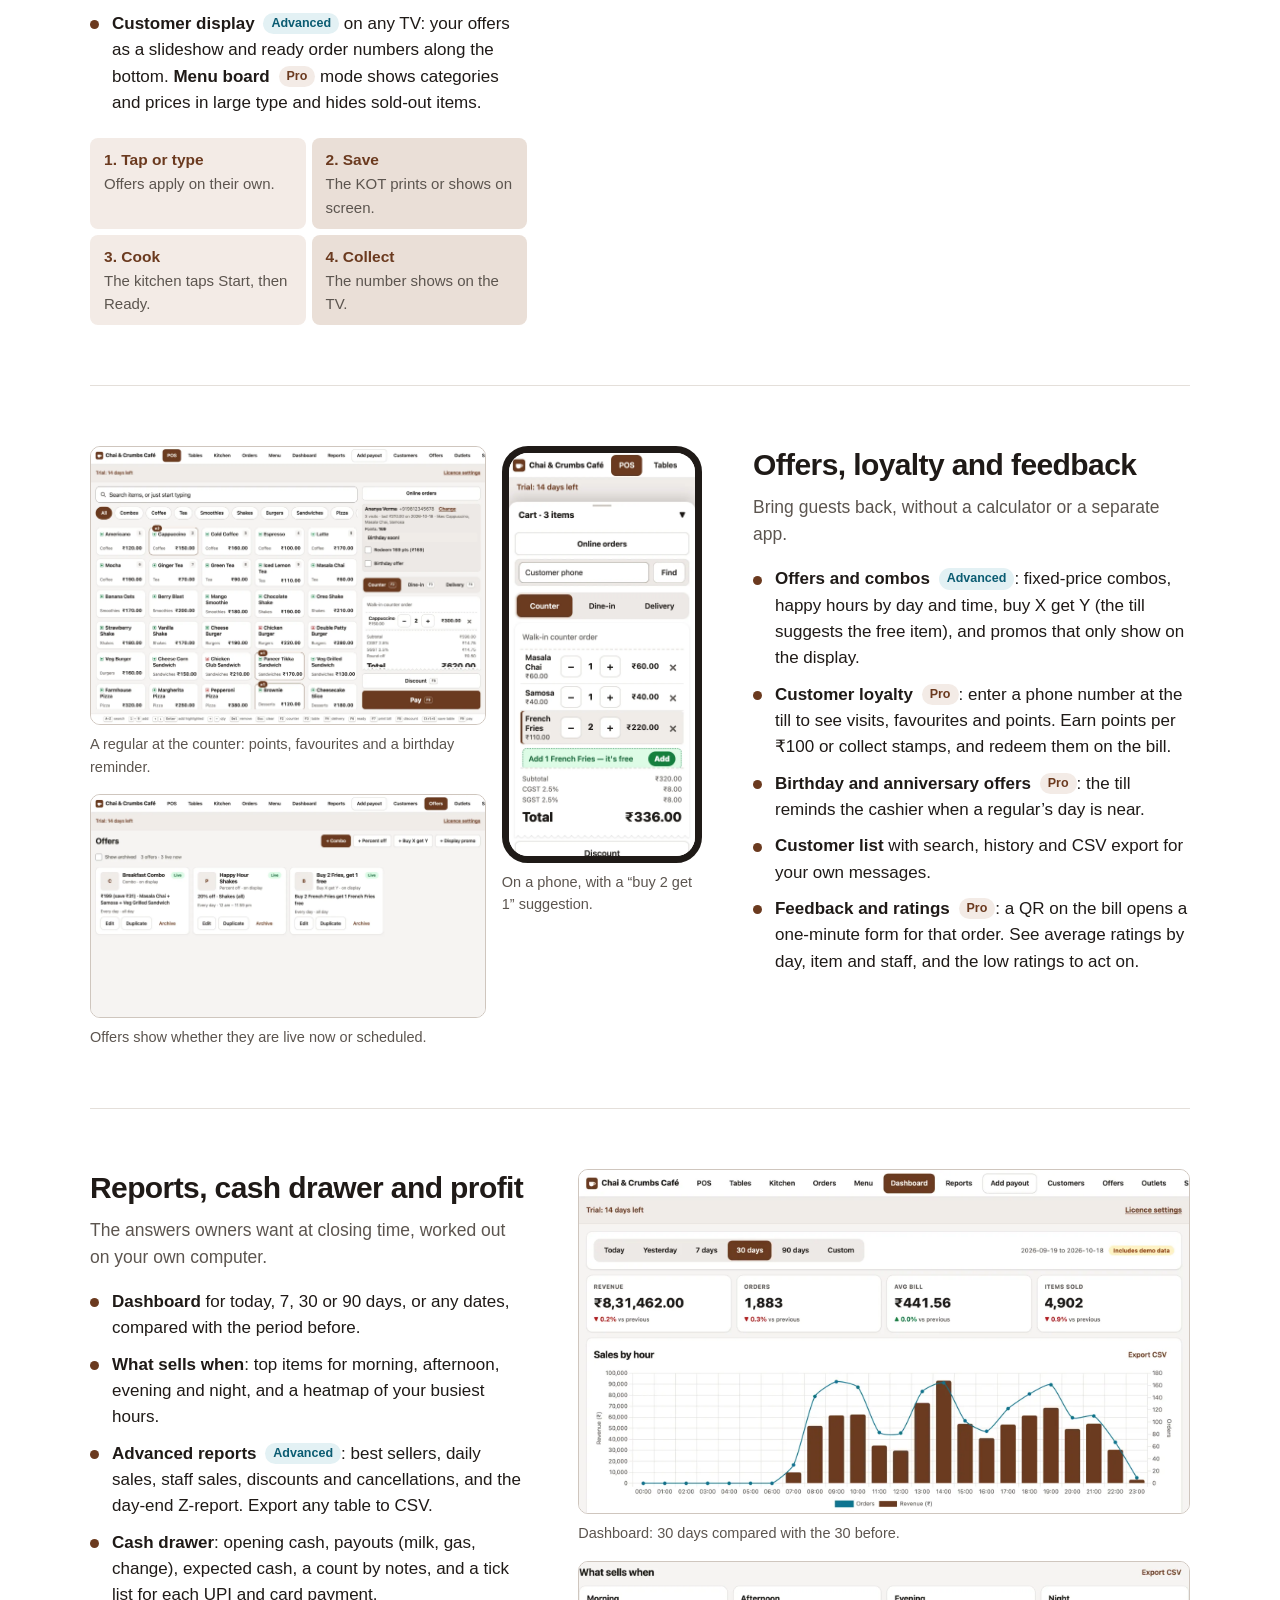
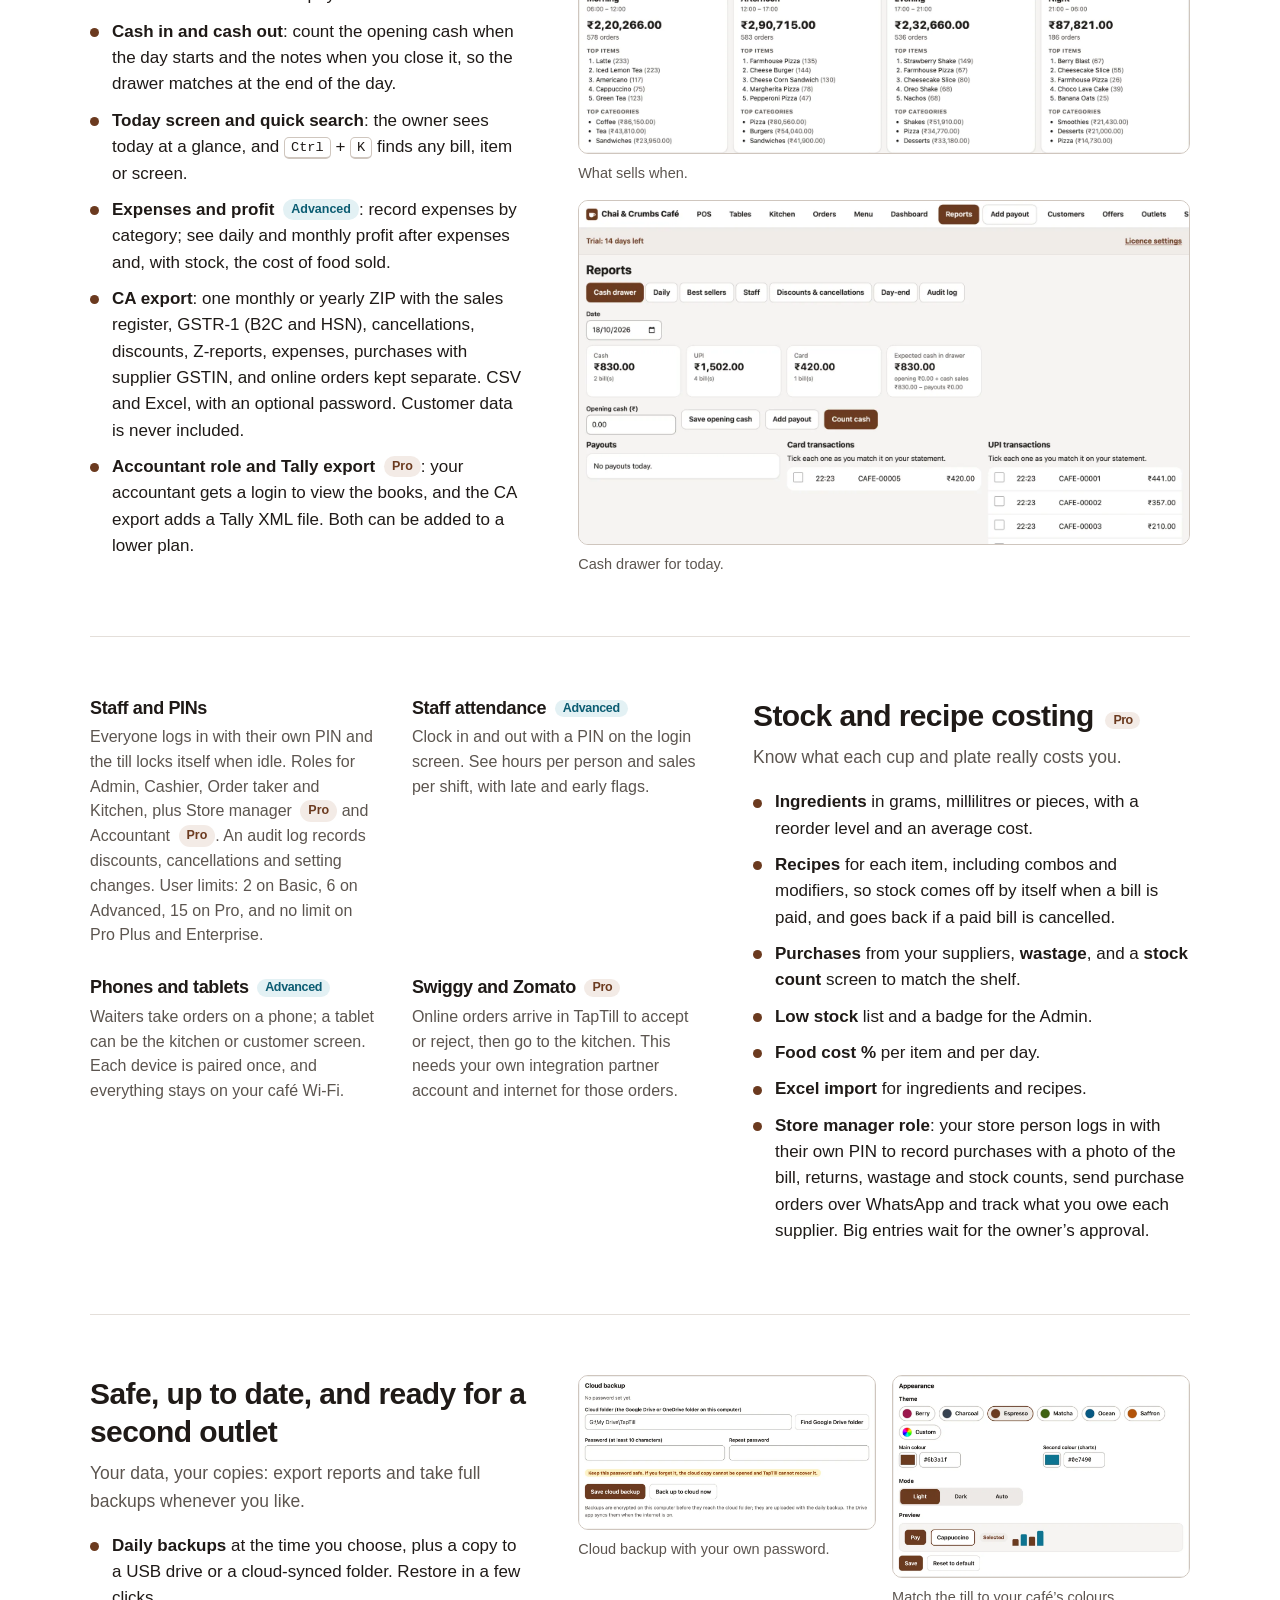
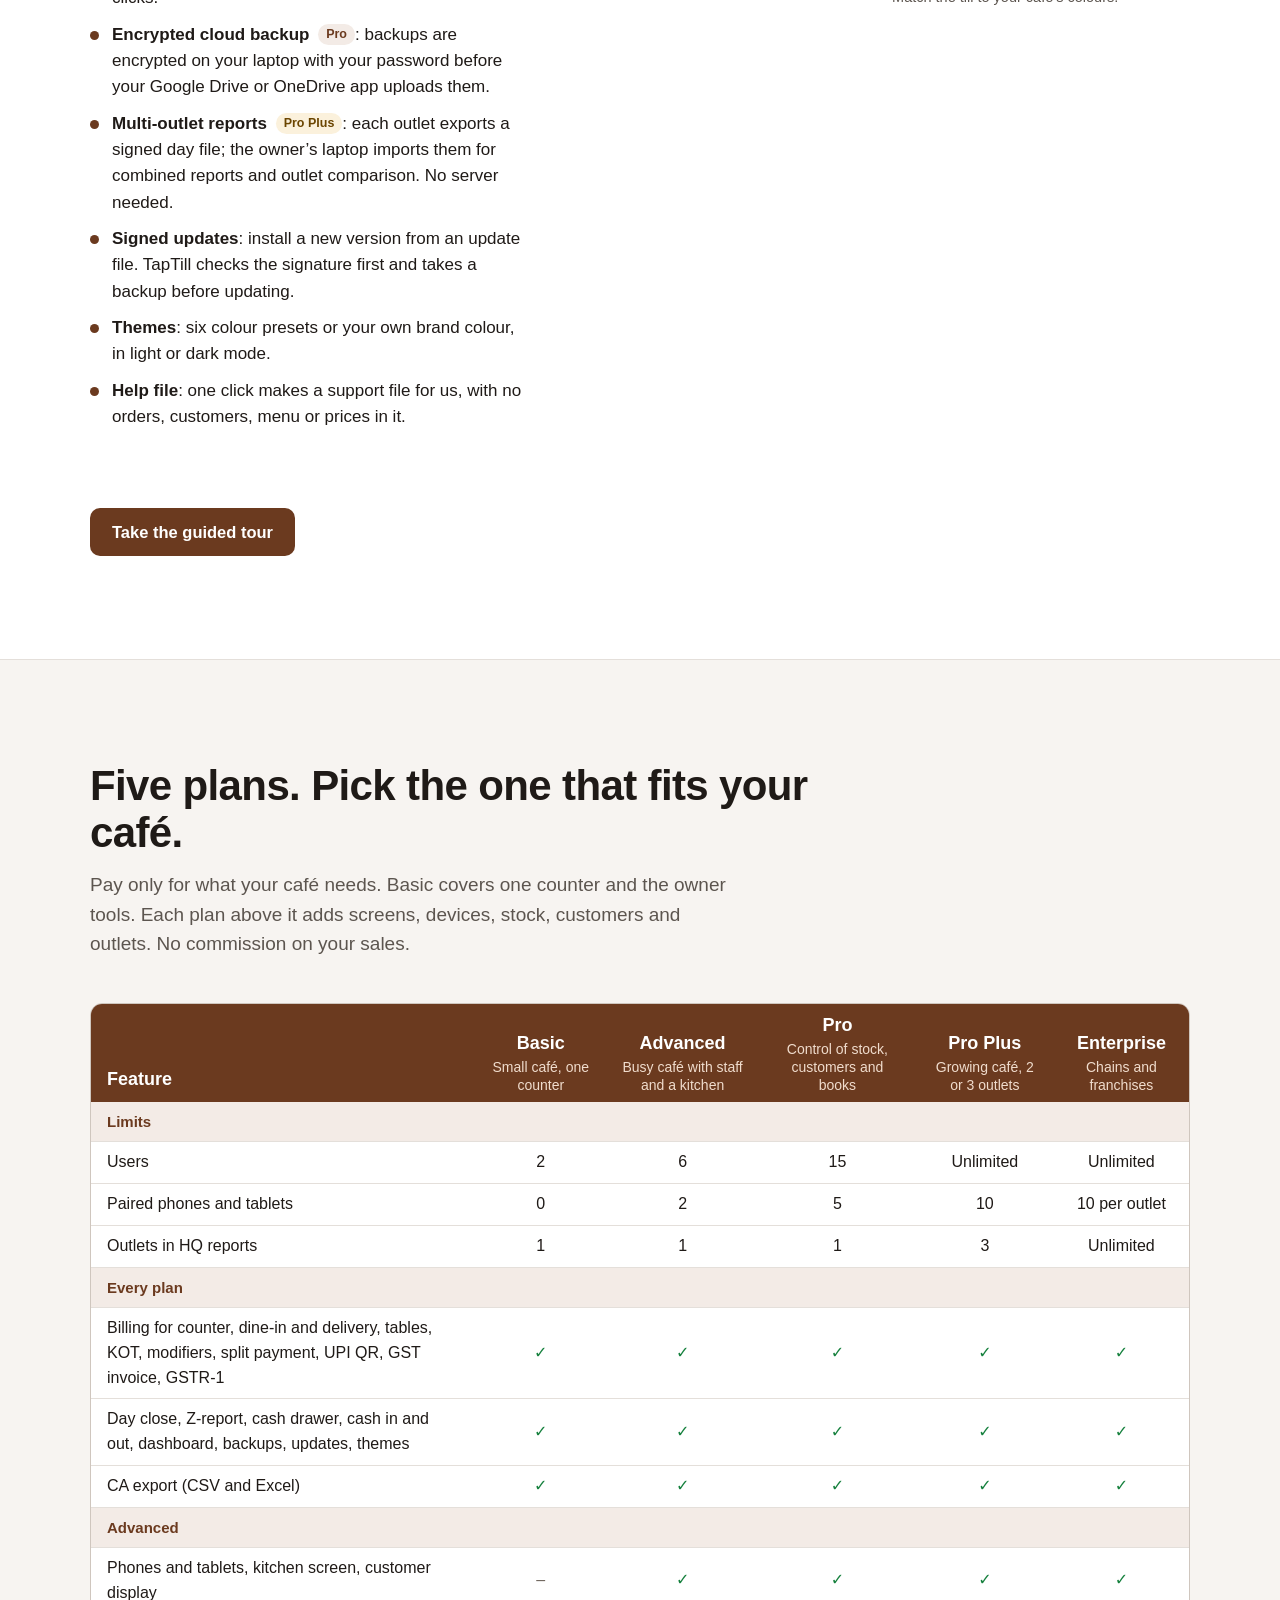
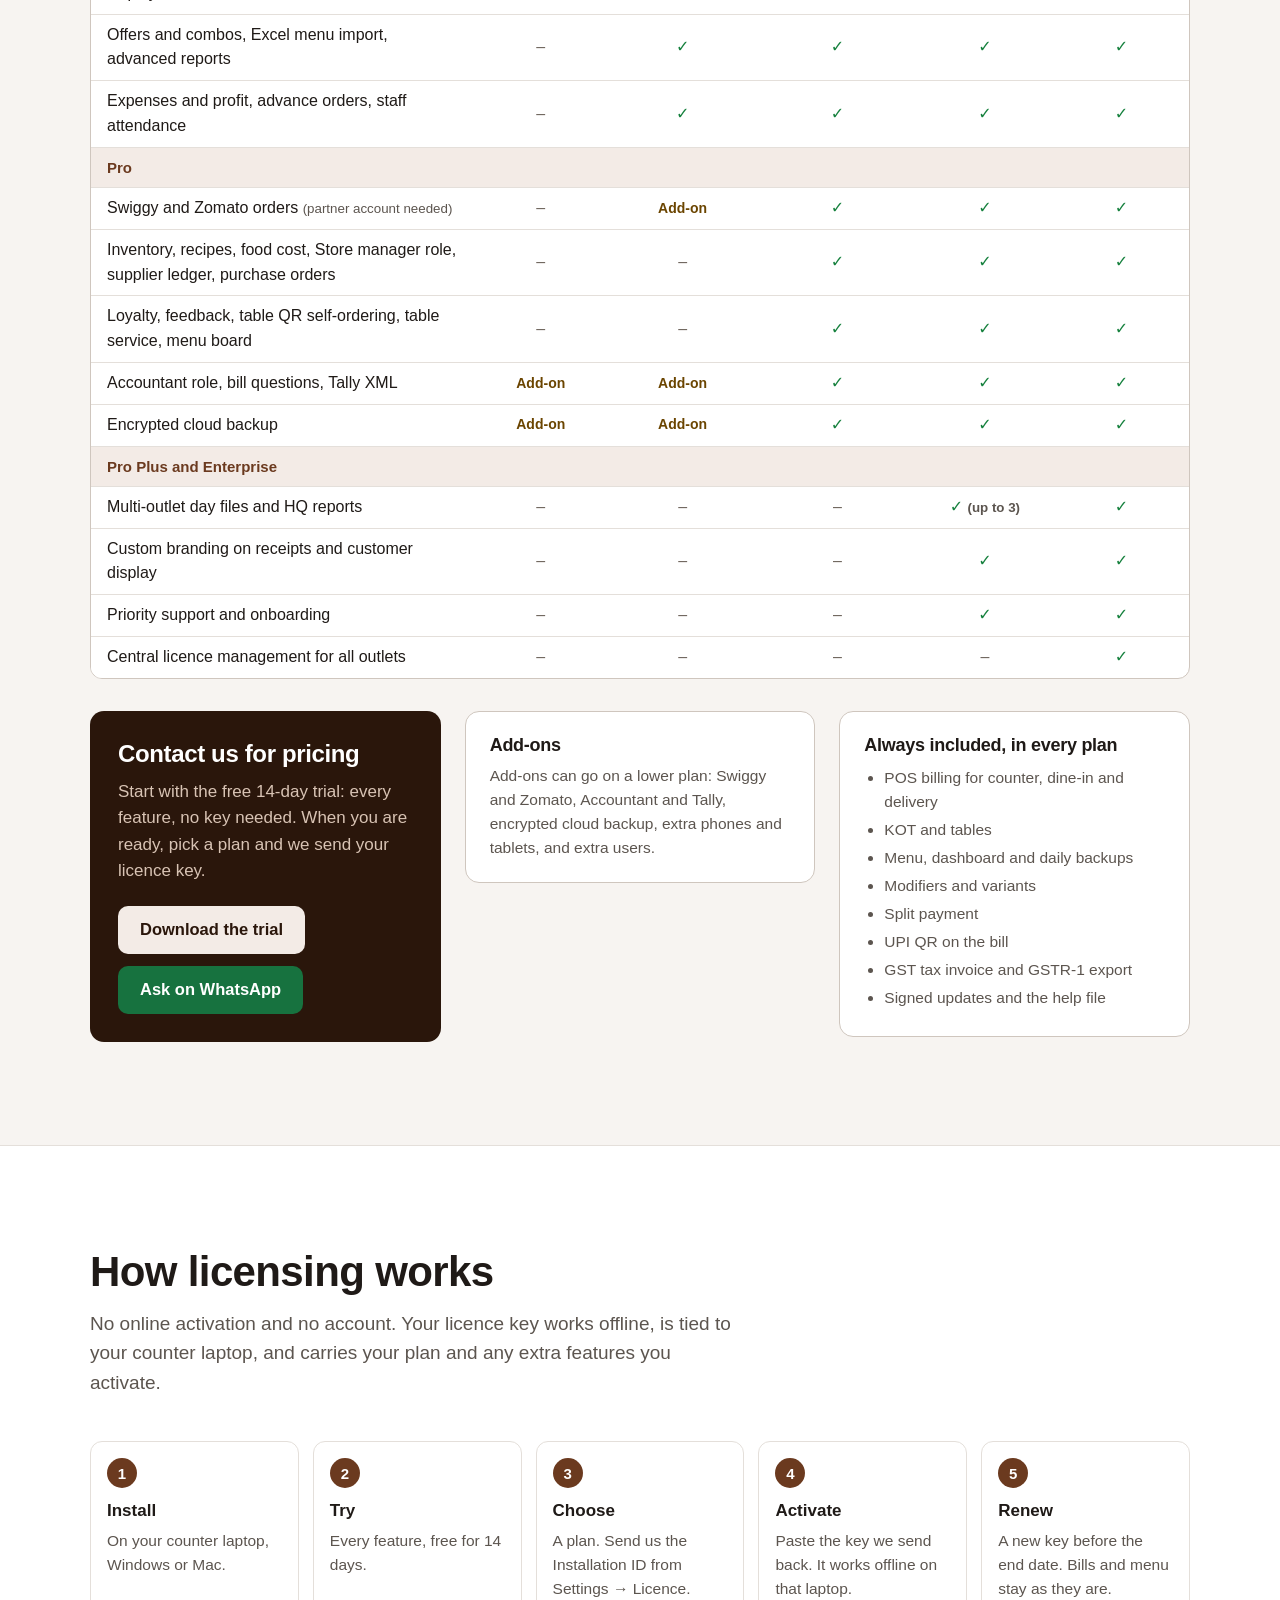
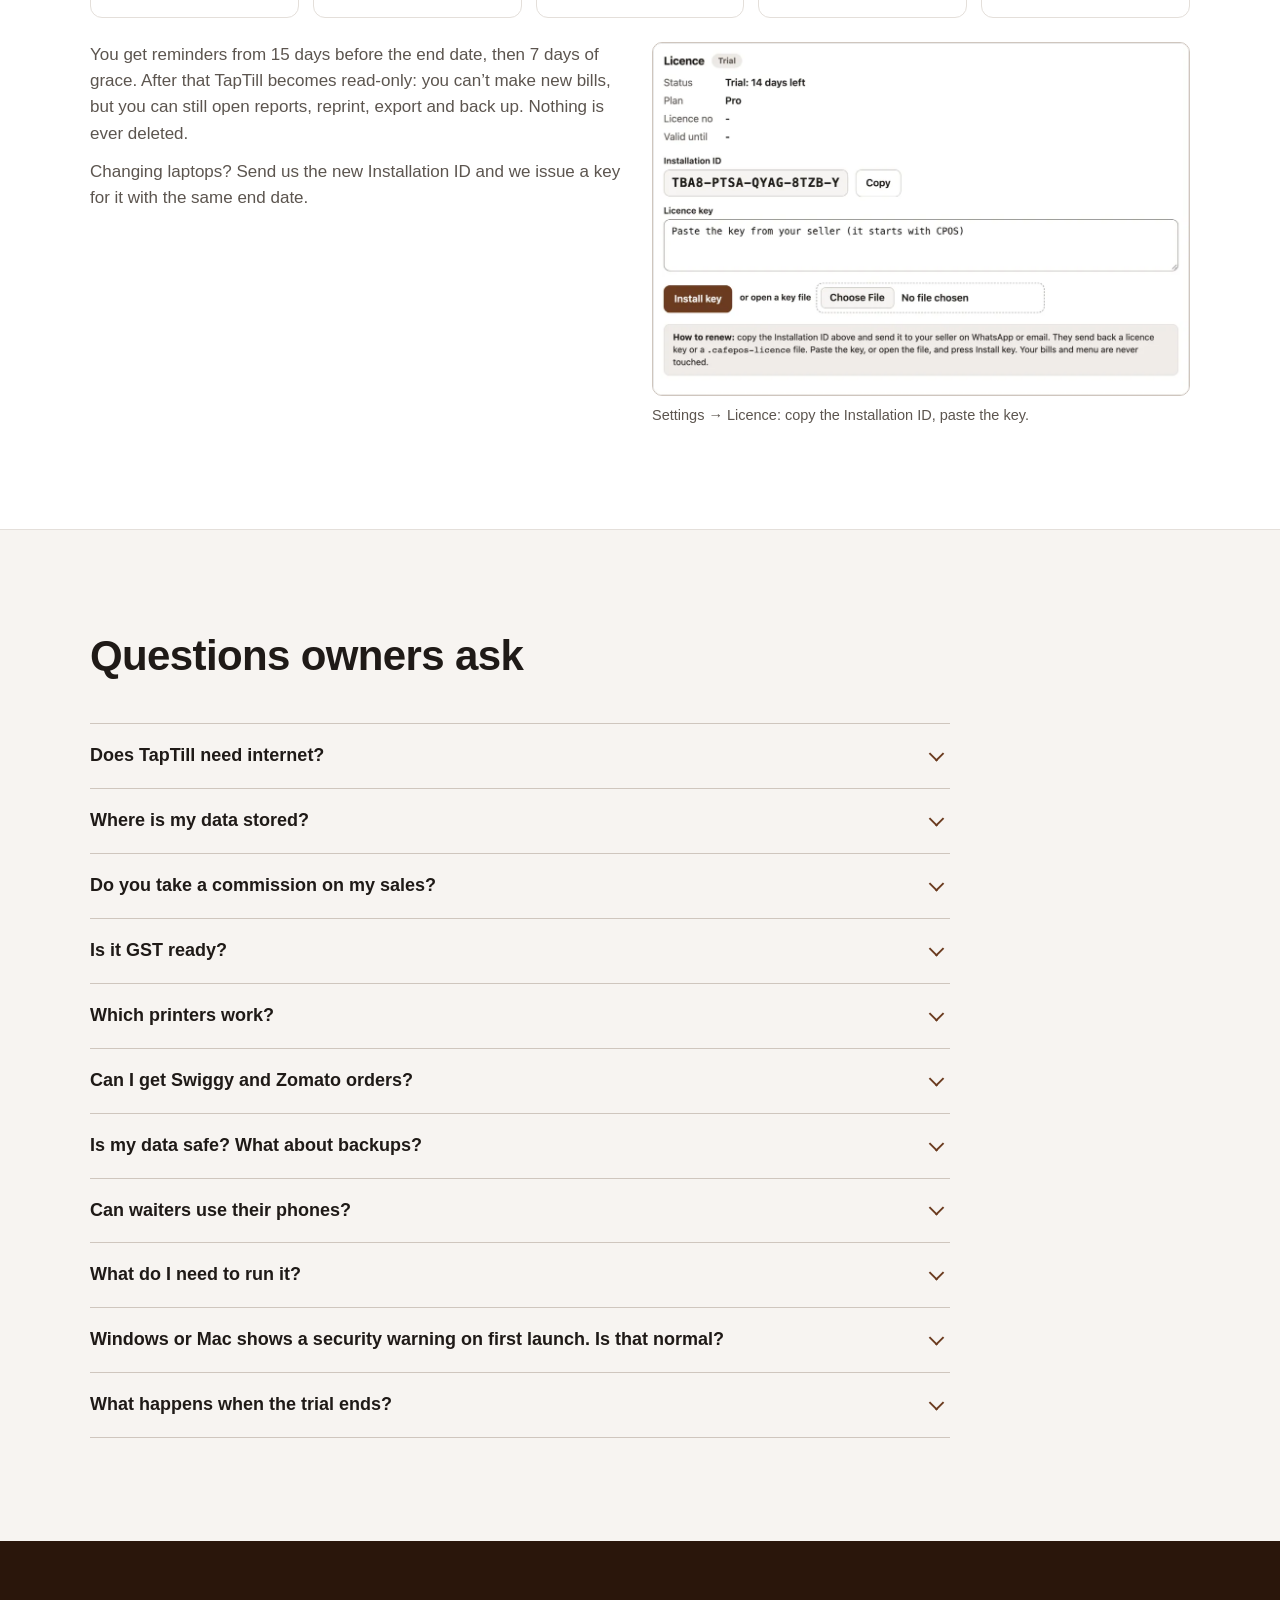
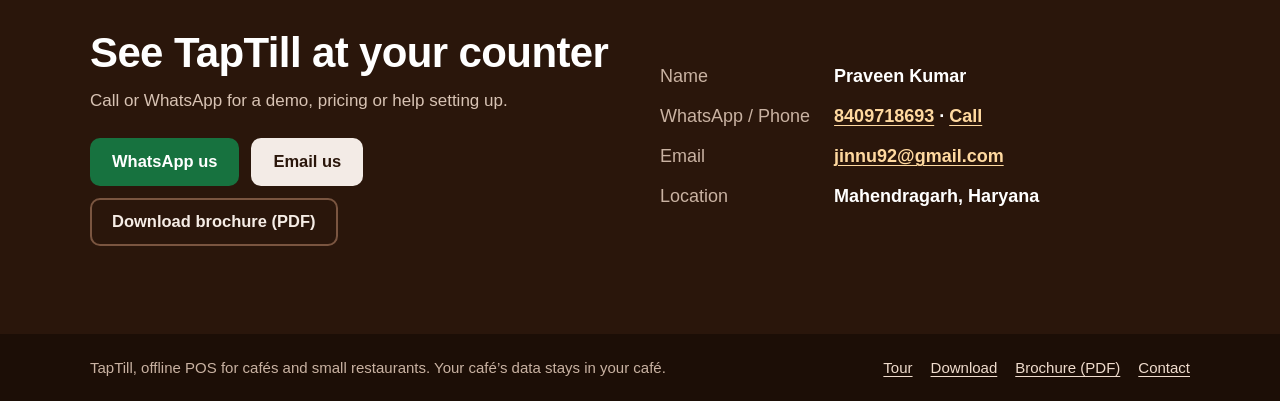
==== commit 4ab7237e: "Five plans: Basic, Advanced, Pro, Pro Plus, Enterprise; Store manager, Accountant and CA export" ====
--- a/index.html
+++ b/index.html
@@ -54,7 +54,7 @@
           <svg viewBox="0 0 24 24" aria-hidden="true"><path fill="currentColor" d="M12 2a10 10 0 0 0-8.6 15.1L2 22l5-1.3A10 10 0 1 0 12 2Zm0 18.2c-1.5 0-3-.4-4.3-1.2l-.3-.2-3 .8.8-2.9-.2-.3A8.2 8.2 0 1 1 12 20.2Zm4.5-6.1c-.2-.1-1.5-.7-1.7-.8-.2-.1-.4-.1-.6.1l-.8 1c-.1.2-.3.2-.5.1a6.7 6.7 0 0 1-3.3-2.9c-.2-.4.2-.4.7-1.3.1-.2 0-.3 0-.4l-.8-1.8c-.2-.5-.4-.4-.6-.4h-.5a1 1 0 0 0-.7.3 3 3 0 0 0-.9 2.2c0 1.3.9 2.5 1 2.7.1.2 1.8 2.8 4.4 3.9 1.6.7 2.3.8 3.1.6.5-.1 1.5-.6 1.7-1.2.2-.6.2-1.1.2-1.2-.1-.1-.3-.2-.5-.3Z"/></svg>
           WhatsApp us</a>
       </div>
-      <p class="trial-note">Every Pro feature for 14 days. No key, no card, no sign-up.</p>
+      <p class="trial-note">Every feature for 14 days. No key, no card, no sign-up.</p>
       <ul class="chips" aria-label="Highlights">
         <li>Your data stays with you</li><li>Works offline</li><li>No commission</li><li>GST ready</li><li>Windows &amp; Mac</li>
       </ul>
@@ -84,7 +84,7 @@
         </div>
         <div>
           <h3>Pay only for the features you use</h3>
-          <p>Pick Basic or Pro, and switch on extra features one at a time with an activation key.</p>
+          <p>Pick one of five plans, and add Swiggy and Zomato, Accountant and Tally, cloud backup, or extra devices and users to a lower plan.</p>
         </div>
         <div>
           <h3>You own your data</h3>
@@ -112,8 +112,8 @@
       </ul>
       <p class="ledger-sub">Leaves only if you turn it on</p>
       <ul>
-        <li>Encrypted cloud backup <span class="tag">Pro</span>, uploaded by your Google Drive or OneDrive app</li>
-        <li>Swiggy and Zomato orders <span class="tag">Pro</span>, through your own integration partner account</li>
+        <li>Encrypted cloud backup <span class="tag tag-pro">Pro</span>, uploaded by your Google Drive or OneDrive app</li>
+        <li>Swiggy and Zomato orders <span class="tag tag-pro">Pro</span>, through your own integration partner account</li>
       </ul>
       <p class="ledger-foot">Phones and tablets talk to the counter computer over your own Wi-Fi.</p>
     </aside>
@@ -141,7 +141,7 @@
       </div>
       <div class="why">
         <h3>Windows and Mac</h3>
-        <p>One installer for Windows and one for Mac. Set an Admin PIN, add your menu (or upload it from Excel) and start billing the same day.</p>
+        <p>One installer for Windows and one for Mac. Set an Admin PIN, add your menu (or upload it from Excel <span class="tag tag-adv">Advanced</span>) and start billing the same day.</p>
       </div>
     </div>
   </div>
@@ -151,7 +151,7 @@
   <div class="wrap">
     <div class="section-head">
       <h2 id="features-title">Everything the counter, the kitchen and the owner need</h2>
-      <p class="lede">Every feature runs on your own computer, and none of them need internet except online orders and cloud backup uploads. Features marked <span class="tag">Pro</span> come with the Pro plan. Everything else is in both plans. All screens below are real TapTill screenshots from a demo café, “Chai &amp; Crumbs Café”.</p>
+      <p class="lede">Every feature runs on your own computer, and none of them need internet except online orders and cloud backup uploads. A tag shows the lowest plan that has the feature: <span class="tag tag-adv">Advanced</span>, <span class="tag tag-pro">Pro</span> or <span class="tag tag-plus">Pro Plus</span>. Features without a tag are in every plan. All screens below are real TapTill screenshots from a demo café, “Chai &amp; Crumbs Café”.</p>
     </div>
 
     <article class="feature" aria-labelledby="f-billing">
@@ -163,7 +163,7 @@
           <li><b>Modifiers and variants.</b> Sizes like S, M and L, add-ons like extra cheese, and a short note for the kitchen. They print on the KOT and the bill.</li>
           <li><b>Split payment.</b> Part cash, part UPI, part card on one bill, and the cash drawer adds it up correctly.</li>
           <li><b>UPI QR on the bill.</b> Add your UPI ID once; the bill and the customer display show a QR with the exact amount.</li>
-          <li><b>Advance orders</b> <span class="tag">Pro</span> with a pickup time and an advance payment. The kitchen ticket comes up before pickup, with a reminder at the counter.</li>
+          <li><b>Advance orders</b> <span class="tag tag-adv">Advanced</span> with a pickup time and an advance payment. The kitchen ticket comes up before pickup, with a reminder at the counter.</li>
           <li><b>Print the bill before payment</b> for a table with <span class="key">F7</span>, then settle it when the guest pays.</li>
           <li><b>Discounts</b> by amount or percent, each one recorded in the audit log.</li>
         </ul>
@@ -204,11 +204,11 @@
         <p class="say">From the table to the kitchen to the pickup counter, without anyone shouting.</p>
         <ul class="ticks">
           <li><b>Tables at a glance</b>: who is seated, the running bill, and whether the food is in the kitchen or being prepared.</li>
-          <li><b>Table service status</b> <span class="tag">Pro</span>: seated, ordered, served and bill requested, with timers, so no table is forgotten.</li>
-          <li><b>Table QR self-ordering</b> <span class="tag">Pro</span>: print a QR for each table. Guests order from their phone on the café Wi-Fi, call a waiter or ask for the bill. Staff accept each order before it goes to the kitchen, and a guest only ever sees their own table’s order.</li>
+          <li><b>Table service status</b> <span class="tag tag-pro">Pro</span>: seated, ordered, served and bill requested, with timers, so no table is forgotten.</li>
+          <li><b>Table QR self-ordering</b> <span class="tag tag-pro">Pro</span>: print a QR for each table. Guests order from their phone on the café Wi-Fi, call a waiter or ask for the bill. Staff accept each order before it goes to the kitchen, and a guest only ever sees their own table’s order.</li>
           <li><b>KOT to the kitchen</b> as a printed ticket, on a kitchen screen, or both. Only new items go on the next KOT.</li>
-          <li><b>Kitchen screen</b> <span class="tag">Pro</span>: cooks tap Start and Ready; tickets turn amber, then red, if they wait too long.</li>
-          <li><b>Customer display</b> <span class="tag">Pro</span> on any TV: your offers as a slideshow and ready order numbers along the bottom. <b>Menu board</b> <span class="tag">Pro</span> mode shows categories and prices in large type and hides sold-out items.</li>
+          <li><b>Kitchen screen</b> <span class="tag tag-adv">Advanced</span>: cooks tap Start and Ready; tickets turn amber, then red, if they wait too long.</li>
+          <li><b>Customer display</b> <span class="tag tag-adv">Advanced</span> on any TV: your offers as a slideshow and ready order numbers along the bottom. <b>Menu board</b> <span class="tag tag-pro">Pro</span> mode shows categories and prices in large type and hides sold-out items.</li>
         </ul>
         <ol class="flow" aria-label="One order, start to finish">
           <li><b>Tap or type</b>Offers apply on their own.</li>
@@ -240,11 +240,11 @@
         <h3 id="f-offers">Offers, loyalty and feedback</h3>
         <p class="say">Bring guests back, without a calculator or a separate app.</p>
         <ul class="ticks">
-          <li><b>Offers and combos</b> <span class="tag">Pro</span>: fixed-price combos, happy hours by day and time, buy X get Y (the till suggests the free item), and promos that only show on the display.</li>
-          <li><b>Customer loyalty</b> <span class="tag">Pro</span>: enter a phone number at the till to see visits, favourites and points. Earn points per ₹100 or collect stamps, and redeem them on the bill.</li>
-          <li><b>Birthday and anniversary offers</b> <span class="tag">Pro</span>: the till reminds the cashier when a regular’s day is near.</li>
+          <li><b>Offers and combos</b> <span class="tag tag-adv">Advanced</span>: fixed-price combos, happy hours by day and time, buy X get Y (the till suggests the free item), and promos that only show on the display.</li>
+          <li><b>Customer loyalty</b> <span class="tag tag-pro">Pro</span>: enter a phone number at the till to see visits, favourites and points. Earn points per ₹100 or collect stamps, and redeem them on the bill.</li>
+          <li><b>Birthday and anniversary offers</b> <span class="tag tag-pro">Pro</span>: the till reminds the cashier when a regular’s day is near.</li>
           <li><b>Customer list</b> with search, history and CSV export for your own messages.</li>
-          <li><b>Feedback and ratings</b> <span class="tag">Pro</span>: a QR on the bill opens a one-minute form for that order. See average ratings by day, item and staff, and the low ratings to act on.</li>
+          <li><b>Feedback and ratings</b> <span class="tag tag-pro">Pro</span>: a QR on the bill opens a one-minute form for that order. See average ratings by day, item and staff, and the low ratings to act on.</li>
         </ul>
       </div>
       <div class="with-phone">
@@ -272,9 +272,13 @@
         <ul class="ticks">
           <li><b>Dashboard</b> for today, 7, 30 or 90 days, or any dates, compared with the period before.</li>
           <li><b>What sells when</b>: top items for morning, afternoon, evening and night, and a heatmap of your busiest hours.</li>
-          <li><b>Reports</b>: best sellers, daily sales, staff sales, discounts and cancellations, and the day-end Z-report. Export any table to CSV.</li>
+          <li><b>Advanced reports</b> <span class="tag tag-adv">Advanced</span>: best sellers, daily sales, staff sales, discounts and cancellations, and the day-end Z-report. Export any table to CSV.</li>
           <li><b>Cash drawer</b>: opening cash, payouts (milk, gas, change), expected cash, a count by notes, and a tick list for each UPI and card payment.</li>
-          <li><b>Expenses and profit</b>: record expenses by category; see daily and monthly profit after expenses and, with stock, the cost of food sold.</li>
+          <li><b>Cash in and cash out</b>: count the opening cash when the day starts and the notes when you close it, so the drawer matches at the end of the day.</li>
+          <li><b>Today screen and quick search</b>: the owner sees today at a glance, and <span class="key">Ctrl</span> + <span class="key">K</span> finds any bill, item or screen.</li>
+          <li><b>Expenses and profit</b> <span class="tag tag-adv">Advanced</span>: record expenses by category; see daily and monthly profit after expenses and, with stock, the cost of food sold.</li>
+          <li><b>CA export</b>: one monthly or yearly ZIP with the sales register, GSTR-1 (B2C and HSN), cancellations, discounts, Z-reports, expenses, purchases with supplier GSTIN, and online orders kept separate. CSV and Excel, with an optional password. Customer data is never included.</li>
+          <li><b>Accountant role and Tally export</b> <span class="tag tag-pro">Pro</span>: your accountant gets a login to view the books, and the CA export adds a Tally XML file. Both can be added to a lower plan.</li>
         </ul>
       </div>
       <div class="shots">
@@ -295,7 +299,7 @@
 
     <article class="feature flip" aria-labelledby="f-stock">
       <div class="feature-text">
-        <h3 id="f-stock">Stock and recipe costing <span class="tag">Pro</span></h3>
+        <h3 id="f-stock">Stock and recipe costing <span class="tag tag-pro">Pro</span></h3>
         <p class="say">Know what each cup and plate really costs you.</p>
         <ul class="ticks">
           <li><b>Ingredients</b> in grams, millilitres or pieces, with a reorder level and an average cost.</li>
@@ -304,13 +308,14 @@
           <li><b>Low stock</b> list and a badge for the Admin.</li>
           <li><b>Food cost %</b> per item and per day.</li>
           <li><b>Excel import</b> for ingredients and recipes.</li>
+          <li><b>Store manager role</b>: your store person logs in with their own PIN to record purchases with a photo of the bill, returns, wastage and stock counts, send purchase orders over WhatsApp and track what you owe each supplier. Big entries wait for the owner’s approval.</li>
         </ul>
       </div>
       <div class="mini-grid">
-        <div><h3>Staff and PINs</h3><p>Everyone logs in with their own PIN and the till locks itself when idle. Roles for Admin, Cashier, Order taker and Kitchen. An audit log records discounts, cancellations and setting changes. More than 2 users needs <span class="tag">Pro</span></p></div>
-        <div><h3>Staff attendance <span class="tag">Pro</span></h3><p>Clock in and out with a PIN on the login screen. See hours per person and sales per shift, with late and early flags.</p></div>
-        <div><h3>Phones and tablets <span class="tag">Pro</span></h3><p>Waiters take orders on a phone; a tablet can be the kitchen or customer screen. Each device is paired once, and everything stays on your café Wi-Fi.</p></div>
-        <div><h3>Swiggy and Zomato <span class="tag">Pro</span></h3><p>Online orders arrive in TapTill to accept or reject, then go to the kitchen. This needs your own integration partner account and internet for those orders.</p></div>
+        <div><h3>Staff and PINs</h3><p>Everyone logs in with their own PIN and the till locks itself when idle. Roles for Admin, Cashier, Order taker and Kitchen, plus Store manager <span class="tag tag-pro">Pro</span> and Accountant <span class="tag tag-pro">Pro</span>. An audit log records discounts, cancellations and setting changes. User limits: 2 on Basic, 6 on Advanced, 15 on Pro, and no limit on Pro Plus and Enterprise.</p></div>
+        <div><h3>Staff attendance <span class="tag tag-adv">Advanced</span></h3><p>Clock in and out with a PIN on the login screen. See hours per person and sales per shift, with late and early flags.</p></div>
+        <div><h3>Phones and tablets <span class="tag tag-adv">Advanced</span></h3><p>Waiters take orders on a phone; a tablet can be the kitchen or customer screen. Each device is paired once, and everything stays on your café Wi-Fi.</p></div>
+        <div><h3>Swiggy and Zomato <span class="tag tag-pro">Pro</span></h3><p>Online orders arrive in TapTill to accept or reject, then go to the kitchen. This needs your own integration partner account and internet for those orders.</p></div>
       </div>
     </article>
 
@@ -320,8 +325,8 @@
         <p class="say">Your data, your copies: export reports and take full backups whenever you like.</p>
         <ul class="ticks">
           <li><b>Daily backups</b> at the time you choose, plus a copy to a USB drive or a cloud-synced folder. Restore in a few clicks.</li>
-          <li><b>Encrypted cloud backup</b> <span class="tag">Pro</span>: backups are encrypted on your laptop with your password before your Google Drive or OneDrive app uploads them.</li>
-          <li><b>Multi-outlet reports</b> <span class="tag">Pro</span>: each outlet exports a signed day file; the owner’s laptop imports them for combined reports and outlet comparison. No server needed.</li>
+          <li><b>Encrypted cloud backup</b> <span class="tag tag-pro">Pro</span>: backups are encrypted on your laptop with your password before your Google Drive or OneDrive app uploads them.</li>
+          <li><b>Multi-outlet reports</b> <span class="tag tag-plus">Pro Plus</span>: each outlet exports a signed day file; the owner’s laptop imports them for combined reports and outlet comparison. No server needed.</li>
           <li><b>Signed updates</b>: install a new version from an update file. TapTill checks the signature first and takes a backup before updating.</li>
           <li><b>Themes</b>: six colour presets or your own brand colour, in light or dark mode.</li>
           <li><b>Help file</b>: one click makes a support file for us, with no orders, customers, menu or prices in it.</li>
@@ -346,49 +351,53 @@
 <section class="section" id="plans" aria-labelledby="plans-title">
   <div class="wrap">
     <div class="section-head">
-      <h2 id="plans-title">Two plans. The full till in both.</h2>
-      <p class="lede">Pay only for the features you use. Basic covers one counter and the owner tools; Pro adds the extra screens, devices, offers, loyalty and stock; and single features can be switched on with an activation key. No commission on your sales.</p>
+      <h2 id="plans-title">Five plans. Pick the one that fits your café.</h2>
+      <p class="lede">Pay only for what your café needs. Basic covers one counter and the owner tools. Each plan above it adds screens, devices, stock, customers and outlets. No commission on your sales.</p>
     </div>
     <div class="plans-wrap">
       <div class="table-scroll" role="region" aria-label="Plan comparison" tabindex="0">
         <table class="plans">
-          <caption class="visually-hidden">Features in the Basic and Pro plans</caption>
-          <thead><tr><th scope="col">Feature</th><th scope="col">Basic<small>one counter</small></th><th scope="col">Pro<small>everything</small></th></tr></thead>
+          <caption class="visually-hidden">Features, limits and add-ons in the Basic, Advanced, Pro, Pro Plus and Enterprise plans</caption>
+          <thead><tr><th scope="col">Feature</th><th scope="col">Basic<small>Small café, one counter</small></th><th scope="col">Advanced<small>Busy café with staff and a kitchen</small></th><th scope="col">Pro<small>Control of stock, customers and books</small></th><th scope="col">Pro Plus<small>Growing café, 2 or 3 outlets</small></th><th scope="col">Enterprise<small>Chains and franchises</small></th></tr></thead>
           <tbody>
-            <tr class="group"><th colspan="3" scope="colgroup">Owner tools</th></tr>
-            <tr><th scope="row">Excel menu import</th><td class="yes">✓</td><td class="yes">✓</td></tr>
-            <tr><th scope="row">Advanced reports</th><td class="yes">✓</td><td class="yes">✓</td></tr>
-            <tr><th scope="row">Cash drawer</th><td class="yes">✓</td><td class="yes">✓</td></tr>
-            <tr><th scope="row">Custom themes</th><td class="yes">✓</td><td class="yes">✓</td></tr>
-            <tr><th scope="row">Expenses &amp; profit</th><td class="yes">✓</td><td class="yes">✓</td></tr>
-            <tr class="group"><th colspan="3" scope="colgroup">Pro extras</th></tr>
-            <tr><th scope="row">More users (beyond 2)</th><td class="no"><span aria-hidden="true">–</span><span class="visually-hidden">No</span></td><td class="yes">✓</td></tr>
-            <tr><th scope="row">Phones &amp; tablets</th><td class="no"><span aria-hidden="true">–</span><span class="visually-hidden">No</span></td><td class="yes">✓</td></tr>
-            <tr><th scope="row">Kitchen screen</th><td class="no"><span aria-hidden="true">–</span><span class="visually-hidden">No</span></td><td class="yes">✓</td></tr>
-            <tr><th scope="row">Customer display</th><td class="no"><span aria-hidden="true">–</span><span class="visually-hidden">No</span></td><td class="yes">✓</td></tr>
-            <tr><th scope="row">Menu board display</th><td class="no"><span aria-hidden="true">–</span><span class="visually-hidden">No</span></td><td class="yes">✓</td></tr>
-            <tr><th scope="row">Offers &amp; combos</th><td class="no"><span aria-hidden="true">–</span><span class="visually-hidden">No</span></td><td class="yes">✓</td></tr>
-            <tr><th scope="row">Customer loyalty</th><td class="no"><span aria-hidden="true">–</span><span class="visually-hidden">No</span></td><td class="yes">✓</td></tr>
-            <tr><th scope="row">Customer feedback</th><td class="no"><span aria-hidden="true">–</span><span class="visually-hidden">No</span></td><td class="yes">✓</td></tr>
-            <tr><th scope="row">Inventory &amp; recipe costing</th><td class="no"><span aria-hidden="true">–</span><span class="visually-hidden">No</span></td><td class="yes">✓</td></tr>
-            <tr><th scope="row">Advance orders</th><td class="no"><span aria-hidden="true">–</span><span class="visually-hidden">No</span></td><td class="yes">✓</td></tr>
-            <tr><th scope="row">Table QR self-ordering</th><td class="no"><span aria-hidden="true">–</span><span class="visually-hidden">No</span></td><td class="yes">✓</td></tr>
-            <tr><th scope="row">Table service status</th><td class="no"><span aria-hidden="true">–</span><span class="visually-hidden">No</span></td><td class="yes">✓</td></tr>
-            <tr><th scope="row">Staff attendance</th><td class="no"><span aria-hidden="true">–</span><span class="visually-hidden">No</span></td><td class="yes">✓</td></tr>
-            <tr><th scope="row">Multi-outlet reports</th><td class="no"><span aria-hidden="true">–</span><span class="visually-hidden">No</span></td><td class="yes">✓</td></tr>
-            <tr><th scope="row">Encrypted cloud backup</th><td class="no"><span aria-hidden="true">–</span><span class="visually-hidden">No</span></td><td class="yes">✓</td></tr>
-            <tr><th scope="row">Swiggy/Zomato online orders <small>(partner account needed)</small></th><td class="no"><span aria-hidden="true">–</span><span class="visually-hidden">No</span></td><td class="yes">✓</td></tr>
+            <tr class="group"><th colspan="6" scope="colgroup">Limits</th></tr>
+            <tr><th scope="row">Users</th><td>2</td><td>6</td><td>15</td><td>Unlimited</td><td>Unlimited</td></tr>
+            <tr><th scope="row">Paired phones and tablets</th><td>0</td><td>2</td><td>5</td><td>10</td><td>10 per outlet</td></tr>
+            <tr><th scope="row">Outlets in HQ reports</th><td>1</td><td>1</td><td>1</td><td>3</td><td>Unlimited</td></tr>
+            <tr class="group"><th colspan="6" scope="colgroup">Every plan</th></tr>
+            <tr><th scope="row">Billing for counter, dine-in and delivery, tables, KOT, modifiers, split payment, UPI QR, GST invoice, GSTR-1</th><td class="yes">✓<span class="visually-hidden">Included</span></td><td class="yes">✓<span class="visually-hidden">Included</span></td><td class="yes">✓<span class="visually-hidden">Included</span></td><td class="yes">✓<span class="visually-hidden">Included</span></td><td class="yes">✓<span class="visually-hidden">Included</span></td></tr>
+            <tr><th scope="row">Day close, Z-report, cash drawer, cash in and out, dashboard, backups, updates, themes</th><td class="yes">✓<span class="visually-hidden">Included</span></td><td class="yes">✓<span class="visually-hidden">Included</span></td><td class="yes">✓<span class="visually-hidden">Included</span></td><td class="yes">✓<span class="visually-hidden">Included</span></td><td class="yes">✓<span class="visually-hidden">Included</span></td></tr>
+            <tr><th scope="row">CA export (CSV and Excel)</th><td class="yes">✓<span class="visually-hidden">Included</span></td><td class="yes">✓<span class="visually-hidden">Included</span></td><td class="yes">✓<span class="visually-hidden">Included</span></td><td class="yes">✓<span class="visually-hidden">Included</span></td><td class="yes">✓<span class="visually-hidden">Included</span></td></tr>
+            <tr class="group"><th colspan="6" scope="colgroup">Advanced</th></tr>
+            <tr><th scope="row">Phones and tablets, kitchen screen, customer display</th><td class="no"><span aria-hidden="true">–</span><span class="visually-hidden">Not included</span></td><td class="yes">✓<span class="visually-hidden">Included</span></td><td class="yes">✓<span class="visually-hidden">Included</span></td><td class="yes">✓<span class="visually-hidden">Included</span></td><td class="yes">✓<span class="visually-hidden">Included</span></td></tr>
+            <tr><th scope="row">Offers and combos, Excel menu import, advanced reports</th><td class="no"><span aria-hidden="true">–</span><span class="visually-hidden">Not included</span></td><td class="yes">✓<span class="visually-hidden">Included</span></td><td class="yes">✓<span class="visually-hidden">Included</span></td><td class="yes">✓<span class="visually-hidden">Included</span></td><td class="yes">✓<span class="visually-hidden">Included</span></td></tr>
+            <tr><th scope="row">Expenses and profit, advance orders, staff attendance</th><td class="no"><span aria-hidden="true">–</span><span class="visually-hidden">Not included</span></td><td class="yes">✓<span class="visually-hidden">Included</span></td><td class="yes">✓<span class="visually-hidden">Included</span></td><td class="yes">✓<span class="visually-hidden">Included</span></td><td class="yes">✓<span class="visually-hidden">Included</span></td></tr>
+            <tr class="group"><th colspan="6" scope="colgroup">Pro</th></tr>
+            <tr><th scope="row">Swiggy and Zomato orders <small>(partner account needed)</small></th><td class="no"><span aria-hidden="true">–</span><span class="visually-hidden">Not included</span></td><td class="addon">Add-on</td><td class="yes">✓<span class="visually-hidden">Included</span></td><td class="yes">✓<span class="visually-hidden">Included</span></td><td class="yes">✓<span class="visually-hidden">Included</span></td></tr>
+            <tr><th scope="row">Inventory, recipes, food cost, Store manager role, supplier ledger, purchase orders</th><td class="no"><span aria-hidden="true">–</span><span class="visually-hidden">Not included</span></td><td class="no"><span aria-hidden="true">–</span><span class="visually-hidden">Not included</span></td><td class="yes">✓<span class="visually-hidden">Included</span></td><td class="yes">✓<span class="visually-hidden">Included</span></td><td class="yes">✓<span class="visually-hidden">Included</span></td></tr>
+            <tr><th scope="row">Loyalty, feedback, table QR self-ordering, table service, menu board</th><td class="no"><span aria-hidden="true">–</span><span class="visually-hidden">Not included</span></td><td class="no"><span aria-hidden="true">–</span><span class="visually-hidden">Not included</span></td><td class="yes">✓<span class="visually-hidden">Included</span></td><td class="yes">✓<span class="visually-hidden">Included</span></td><td class="yes">✓<span class="visually-hidden">Included</span></td></tr>
+            <tr><th scope="row">Accountant role, bill questions, Tally XML</th><td class="addon">Add-on</td><td class="addon">Add-on</td><td class="yes">✓<span class="visually-hidden">Included</span></td><td class="yes">✓<span class="visually-hidden">Included</span></td><td class="yes">✓<span class="visually-hidden">Included</span></td></tr>
+            <tr><th scope="row">Encrypted cloud backup</th><td class="addon">Add-on</td><td class="addon">Add-on</td><td class="yes">✓<span class="visually-hidden">Included</span></td><td class="yes">✓<span class="visually-hidden">Included</span></td><td class="yes">✓<span class="visually-hidden">Included</span></td></tr>
+            <tr class="group"><th colspan="6" scope="colgroup">Pro Plus and Enterprise</th></tr>
+            <tr><th scope="row">Multi-outlet day files and HQ reports</th><td class="no"><span aria-hidden="true">–</span><span class="visually-hidden">Not included</span></td><td class="no"><span aria-hidden="true">–</span><span class="visually-hidden">Not included</span></td><td class="no"><span aria-hidden="true">–</span><span class="visually-hidden">Not included</span></td><td class="yes">✓ <small>(up to 3)</small></td><td class="yes">✓<span class="visually-hidden">Included</span></td></tr>
+            <tr><th scope="row">Custom branding on receipts and customer display</th><td class="no"><span aria-hidden="true">–</span><span class="visually-hidden">Not included</span></td><td class="no"><span aria-hidden="true">–</span><span class="visually-hidden">Not included</span></td><td class="no"><span aria-hidden="true">–</span><span class="visually-hidden">Not included</span></td><td class="yes">✓<span class="visually-hidden">Included</span></td><td class="yes">✓<span class="visually-hidden">Included</span></td></tr>
+            <tr><th scope="row">Priority support and onboarding</th><td class="no"><span aria-hidden="true">–</span><span class="visually-hidden">Not included</span></td><td class="no"><span aria-hidden="true">–</span><span class="visually-hidden">Not included</span></td><td class="no"><span aria-hidden="true">–</span><span class="visually-hidden">Not included</span></td><td class="yes">✓<span class="visually-hidden">Included</span></td><td class="yes">✓<span class="visually-hidden">Included</span></td></tr>
+            <tr><th scope="row">Central licence management for all outlets</th><td class="no"><span aria-hidden="true">–</span><span class="visually-hidden">Not included</span></td><td class="no"><span aria-hidden="true">–</span><span class="visually-hidden">Not included</span></td><td class="no"><span aria-hidden="true">–</span><span class="visually-hidden">Not included</span></td><td class="no"><span aria-hidden="true">–</span><span class="visually-hidden">Not included</span></td><td class="yes">✓<span class="visually-hidden">Included</span></td></tr>
           </tbody>
         </table>
       </div>
-      <div>
+<div>
         <div class="price-card on-dark">
           <h3>Contact us for pricing</h3>
-          <p>Start with the free 14-day trial: every Pro feature, no key needed. When you are ready, pick Basic or Pro and we send your licence key.</p>
+          <p>Start with the free 14-day trial: every feature, no key needed. When you are ready, pick a plan and we send your licence key.</p>
           <div class="btn-row">
             <a class="btn btn-primary" href="download.html">Download the trial</a>
             <a class="btn btn-wa" href="https://wa.me/918409718693?text=Hi%20Praveen%2C%20please%20share%20TapTill%20pricing.">Ask on WhatsApp</a>
           </div>
+        </div>
+        <div class="always">
+          <h3>Add-ons</h3>
+          <p class="addons-note">Add-ons can go on a lower plan: Swiggy and Zomato, Accountant and Tally, encrypted cloud backup, extra phones and tablets, and extra users.</p>
         </div>
         <div class="always">
           <h3>Always included, in every plan</h3>
@@ -416,8 +425,8 @@
     </div>
     <ol class="steps">
       <li><b>Install</b>On your counter laptop, Windows or Mac.</li>
-      <li><b>Try</b>Every Pro feature, free for 14 days.</li>
-      <li><b>Choose</b>Basic or Pro. Send us the Installation ID from Settings → Licence.</li>
+      <li><b>Try</b>Every feature, free for 14 days.</li>
+      <li><b>Choose</b>A plan. Send us the Installation ID from Settings → Licence.</li>
       <li><b>Activate</b>Paste the key we send back. It works offline on that laptop.</li>
       <li><b>Renew</b>A new key before the end date. Bills and menu stay as they are.</li>
     </ol>
@@ -427,7 +436,7 @@
         <p>Changing laptops? Send us the new Installation ID and we issue a key for it with the same end date.</p>
       </div>
       <figure class="shot">
-        <img src="assets/shots/set-licence-card.webp" width="1100" height="723" loading="lazy" alt="Licence settings: trial status, plan Pro, the Installation ID with a Copy button, and a box to paste the licence key">
+        <img src="assets/shots/set-licence-card.webp" width="1100" height="723" loading="lazy" alt="Licence settings: trial status, plan name, the Installation ID with a Copy button, and a box to paste the licence key">
         <figcaption>Settings → Licence: copy the Installation ID, paste the key.</figcaption>
       </figure>
     </div>
@@ -471,15 +480,15 @@
       </details>
       <details>
         <summary>Can I get Swiggy and Zomato orders?</summary>
-        <div class="answer"><p>Yes, on Pro. Online orders arrive in TapTill to accept or reject and then go to the kitchen like any other order. This works through an integration partner, so you need your own partner account, and internet for those orders.</p></div>
+        <div class="answer"><p>Yes, on Pro and above, or as an add-on on Advanced. Online orders arrive in TapTill to accept or reject and then go to the kitchen like any other order. This works through an integration partner, so you need your own partner account, and internet for those orders.</p></div>
       </details>
       <details>
         <summary>Is my data safe? What about backups?</summary>
-        <div class="answer"><p>Your data stays on your laptop. TapTill takes a backup every day at the time you choose and keeps the last 30, and can also copy it to a USB drive or a cloud-synced folder. Restoring takes a few clicks. On Pro, the encrypted cloud backup locks each copy with your password before your Google Drive or OneDrive app uploads it. Keep that password safe: without it the cloud copy cannot be opened. Uninstalling TapTill does not delete your data.</p></div>
+        <div class="answer"><p>Your data stays on your laptop. TapTill takes a backup every day at the time you choose and keeps the last 30, and can also copy it to a USB drive or a cloud-synced folder. Restoring takes a few clicks. On Pro and above, the encrypted cloud backup locks each copy with your password before your Google Drive or OneDrive app uploads it. Keep that password safe: without it the cloud copy cannot be opened. Uninstalling TapTill does not delete your data.</p></div>
       </details>
       <details>
         <summary>Can waiters use their phones?</summary>
-        <div class="answer"><p>Yes, on Pro. Turn on Phones &amp; tablets in Settings and pair each phone or tablet once with a code from the Admin. Waiters take table orders on the phone, and a tablet can be the kitchen screen or the customer display. Guests who scan a table QR only reach the ordering pages for their own table.</p></div>
+        <div class="answer"><p>Yes, on Advanced and above. Turn on Phones &amp; tablets in Settings and pair each phone or tablet once with a code from the Admin. Waiters take table orders on the phone, and a tablet can be the kitchen screen or the customer display. Guests who scan a table QR only reach the ordering pages for their own table.</p></div>
       </details>
       <details>
         <summary>What do I need to run it?</summary>
--- a/assets/site.css
+++ b/assets/site.css
@@ -138,6 +138,9 @@
 .ticks b { font-weight: 700; }
 .tag { display: inline-block; font-size: 12.5px; font-weight: 700; padding: 1px 8px; border-radius: 99px; background: var(--crema); color: var(--espresso); vertical-align: 2px; margin-left: 4px; white-space: nowrap; }
 .tag.basic { background: #e3f1f4; color: #0b5c72; }
+.tag.tag-adv { background: #e3f1f4; color: #0b5c72; }
+.tag.tag-pro { background: var(--crema); color: var(--espresso); }
+.tag.tag-plus { background: var(--saffron-soft); color: var(--saffron-ink); }
 .tag.new { background: var(--saffron-soft); color: var(--saffron-ink); }
 .shots { display: grid; gap: 16px; }
 .shots.two { grid-template-columns: 1fr 1fr; align-items: start; }
@@ -178,13 +181,30 @@
 @media (max-width: 600px) { .more-grid { grid-template-columns: 1fr; } }
 
 /* ---------- plans ---------- */
-.plans-wrap { display: grid; grid-template-columns: minmax(0, 7fr) minmax(0, 4fr); gap: 32px; align-items: start; }
-.table-scroll { overflow-x: auto; border-radius: 12px; border: 1px solid var(--line-strong); background: var(--paper); }
+.plans-wrap { display: grid; grid-template-columns: minmax(0, 1fr); gap: 32px; align-items: start; }
+.plans-wrap > div:last-child { display: grid; grid-template-columns: repeat(auto-fit, minmax(280px, 1fr)); gap: 24px; align-items: start; }
+.plans-wrap > div:last-child .always { margin-top: 0; }
+.table-scroll { position: relative; overflow-x: auto; border-radius: 12px; border: 1px solid var(--line-strong); background: var(--paper); }
 table.plans { width: 100%; border-collapse: collapse; font-size: 16px; }
 .plans th, .plans td { padding: 10px 16px; text-align: left; border-bottom: 1px solid var(--line); }
 .plans thead th { background: var(--espresso); color: #fff; font-size: 18px; vertical-align: bottom; }
 .plans thead th small { display: block; font-weight: 500; font-size: 14px; color: #f0dccd; }
-.plans th:nth-child(n+2), .plans td:nth-child(n+2) { text-align: center; width: 92px; }
+.plans th:nth-child(n+2), .plans td:nth-child(n+2) { text-align: center; min-width: 112px; }
+.plans th:first-child, .plans td:first-child { min-width: 220px; }
+.plans thead th small { white-space: normal; line-height: 1.3; }
+.plans tbody th small { font-weight: 400; color: var(--muted); }
+.plans td small { color: var(--muted); }
+.plans td.addon { color: var(--saffron-ink); font-size: 14px; font-weight: 600; }
+.plans tbody th[scope="row"], .plans thead th:first-child { position: sticky; left: 0; z-index: 1; background: var(--paper); box-shadow: 1px 0 0 var(--line); }
+.plans thead th:first-child { background: var(--espresso); }
+.plans tr.group th { position: static; box-shadow: none; }
+.plans tr.group th { text-align: left; }
+.addons-note { margin-top: 8px; color: var(--muted); font-size: 15.5px; }
+@media (max-width: 600px) {
+  .plans th, .plans td { padding: 8px 10px; font-size: 14.5px; }
+  .plans th:first-child, .plans td:first-child { min-width: 150px; max-width: 150px; }
+  .plans th:nth-child(n+2), .plans td:nth-child(n+2) { min-width: 96px; }
+}
 .plans tbody th { font-weight: 500; }
 .plans tr.group th { background: var(--crema); color: var(--espresso); font-weight: 700; font-size: 15px; padding-top: 8px; padding-bottom: 8px; }
 .plans tr:last-child th, .plans tr:last-child td { border-bottom: 0; }
@@ -198,7 +218,7 @@
 .always h3 { font-size: 18px; }
 .always ul { margin: 10px 0 0; padding-left: 20px; color: var(--muted); font-size: 15.5px; }
 .always li { margin-bottom: 4px; }
-@media (max-width: 900px) { .plans-wrap { grid-template-columns: 1fr; } }
+@media (max-width: 900px) { .plans-wrap { grid-template-columns: minmax(0, 1fr); } }
 
 /* ---------- steps (a real sequence) ---------- */
 .steps { list-style: none; padding: 0; margin: 0; display: grid; grid-template-columns: repeat(5, minmax(0, 1fr)); gap: 14px; counter-reset: s; }
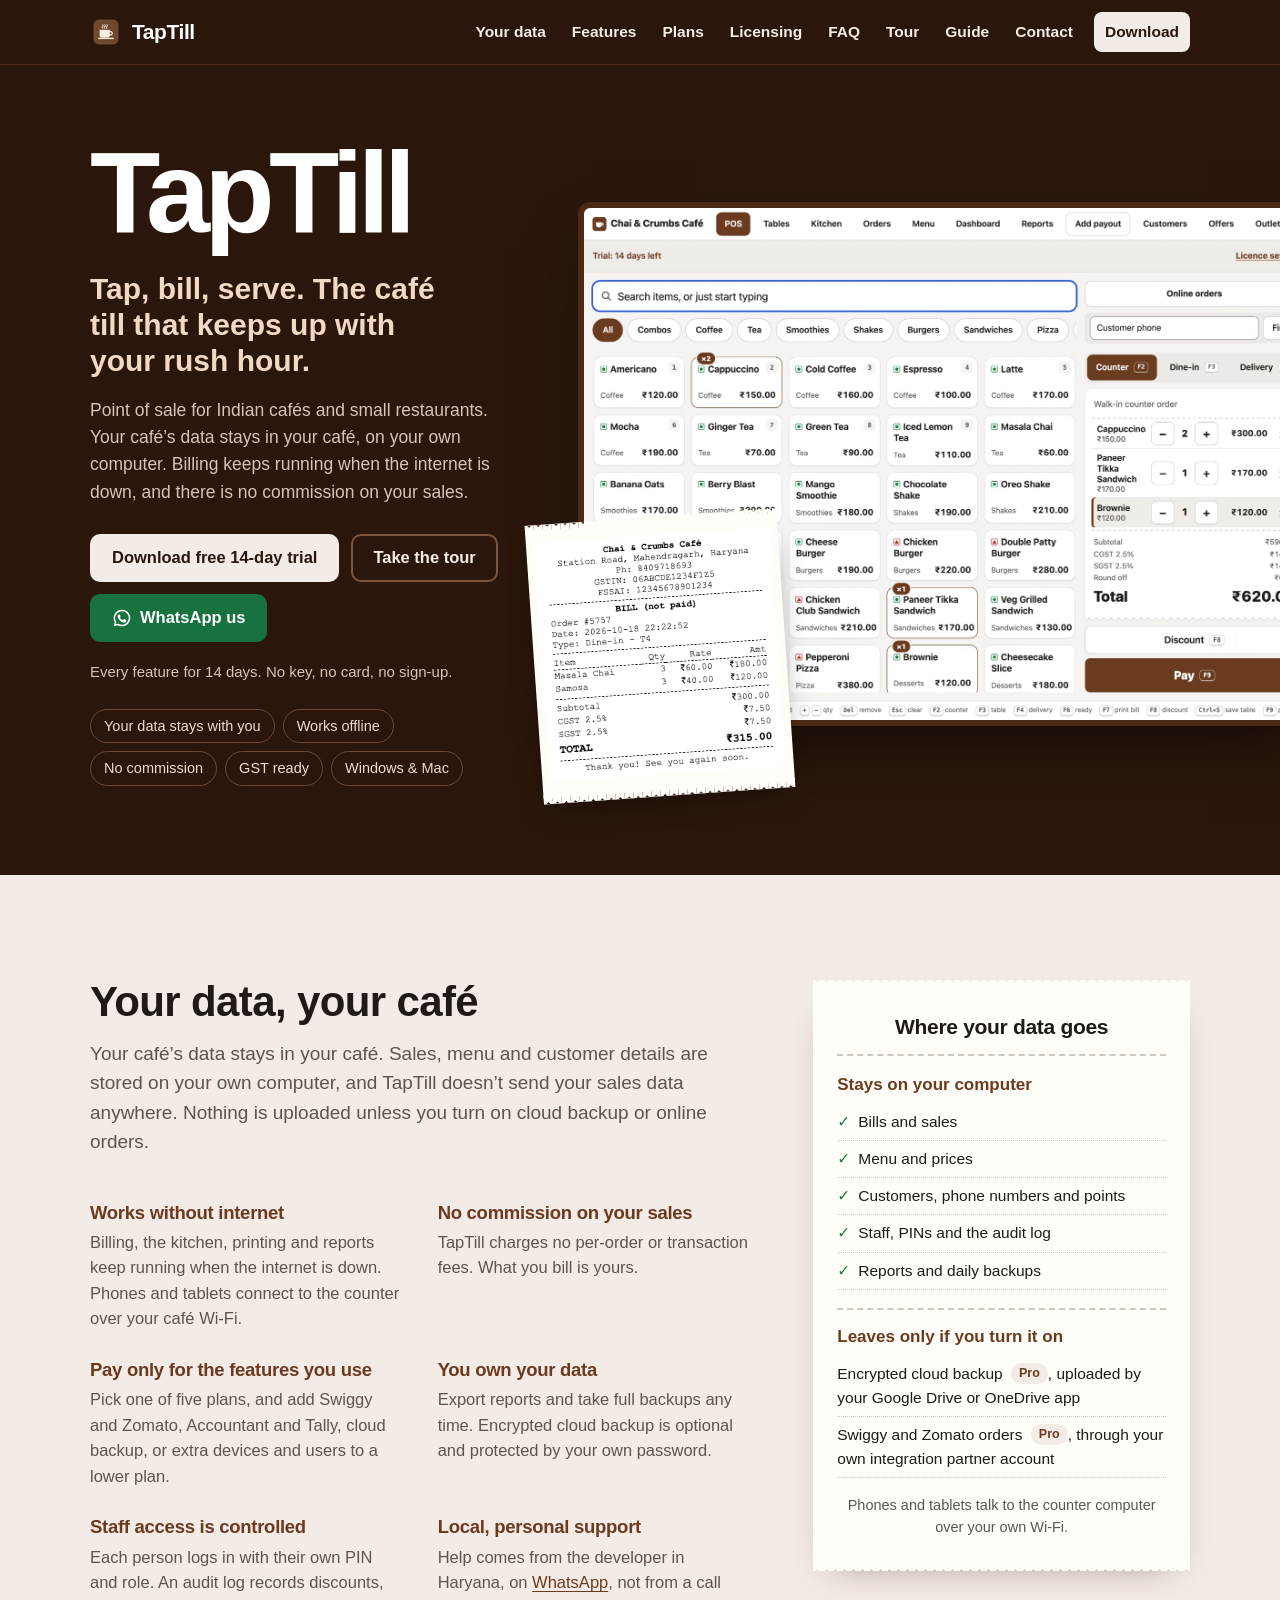
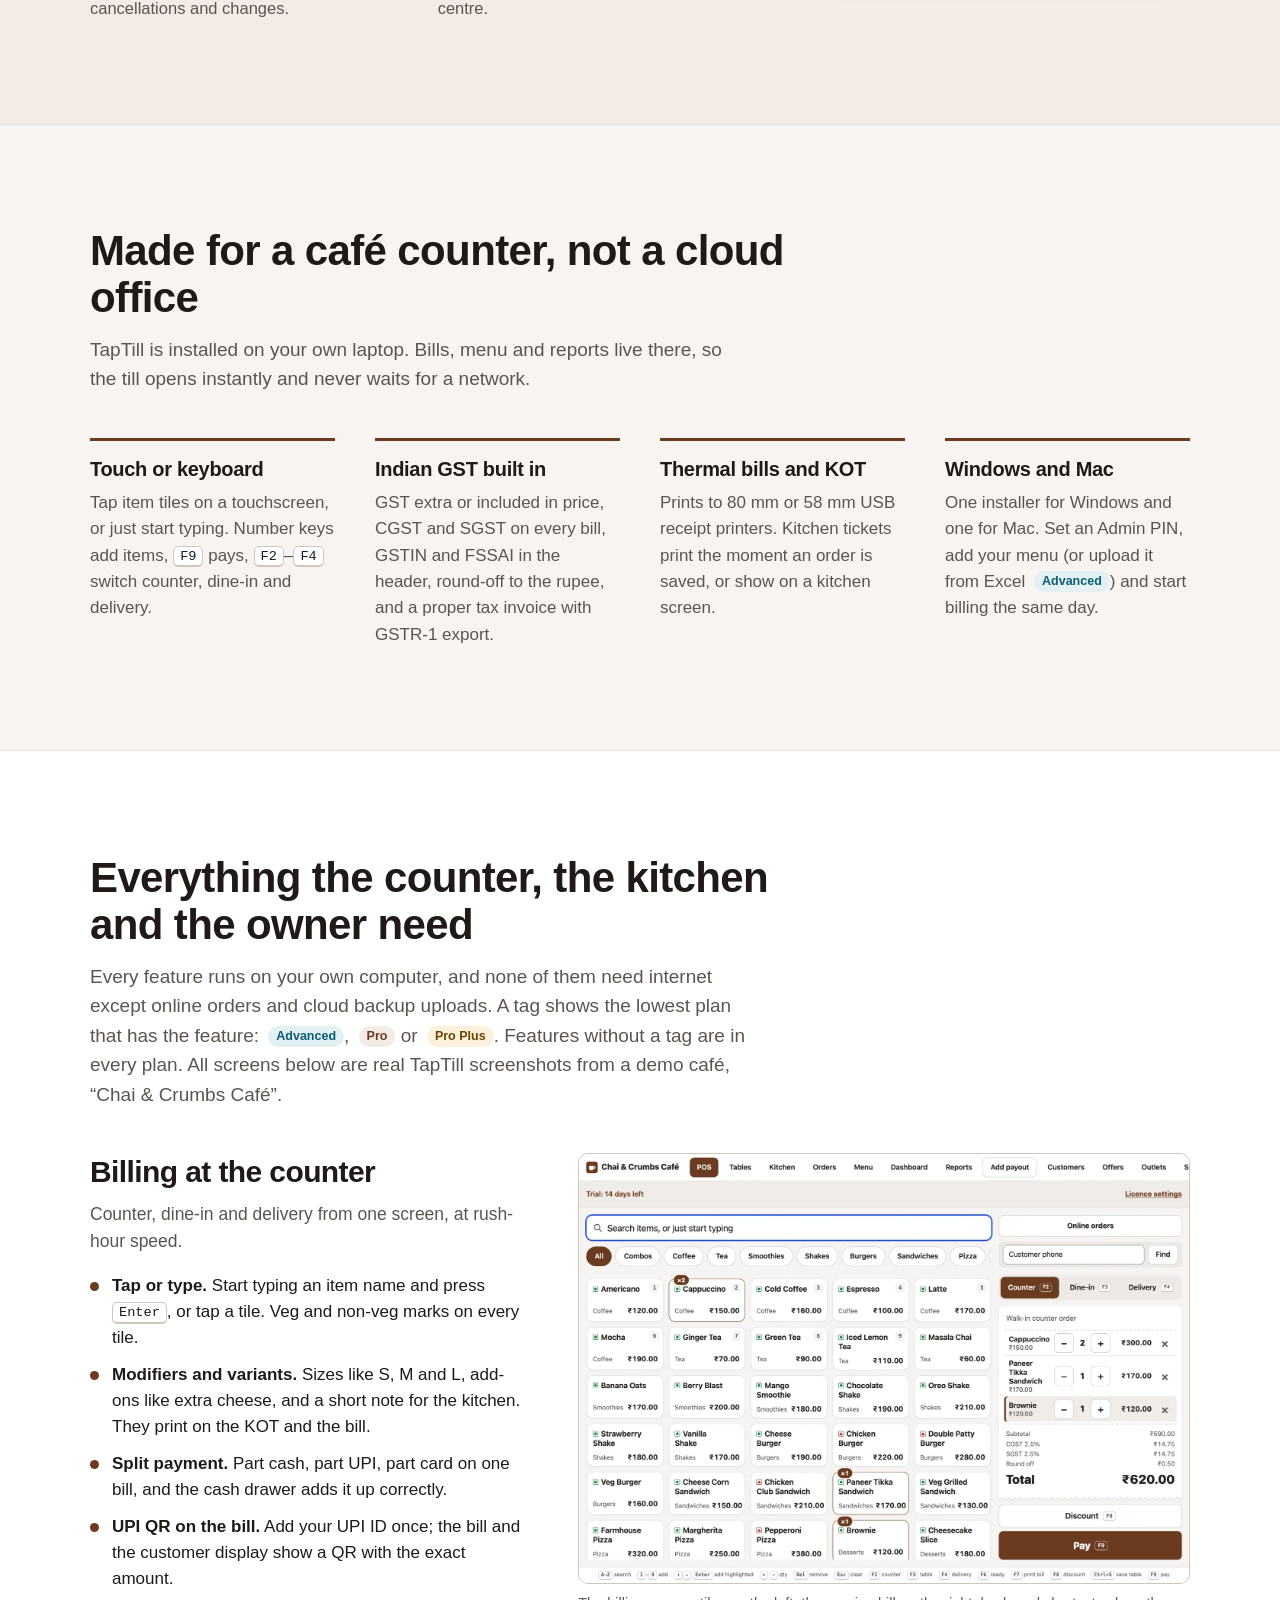
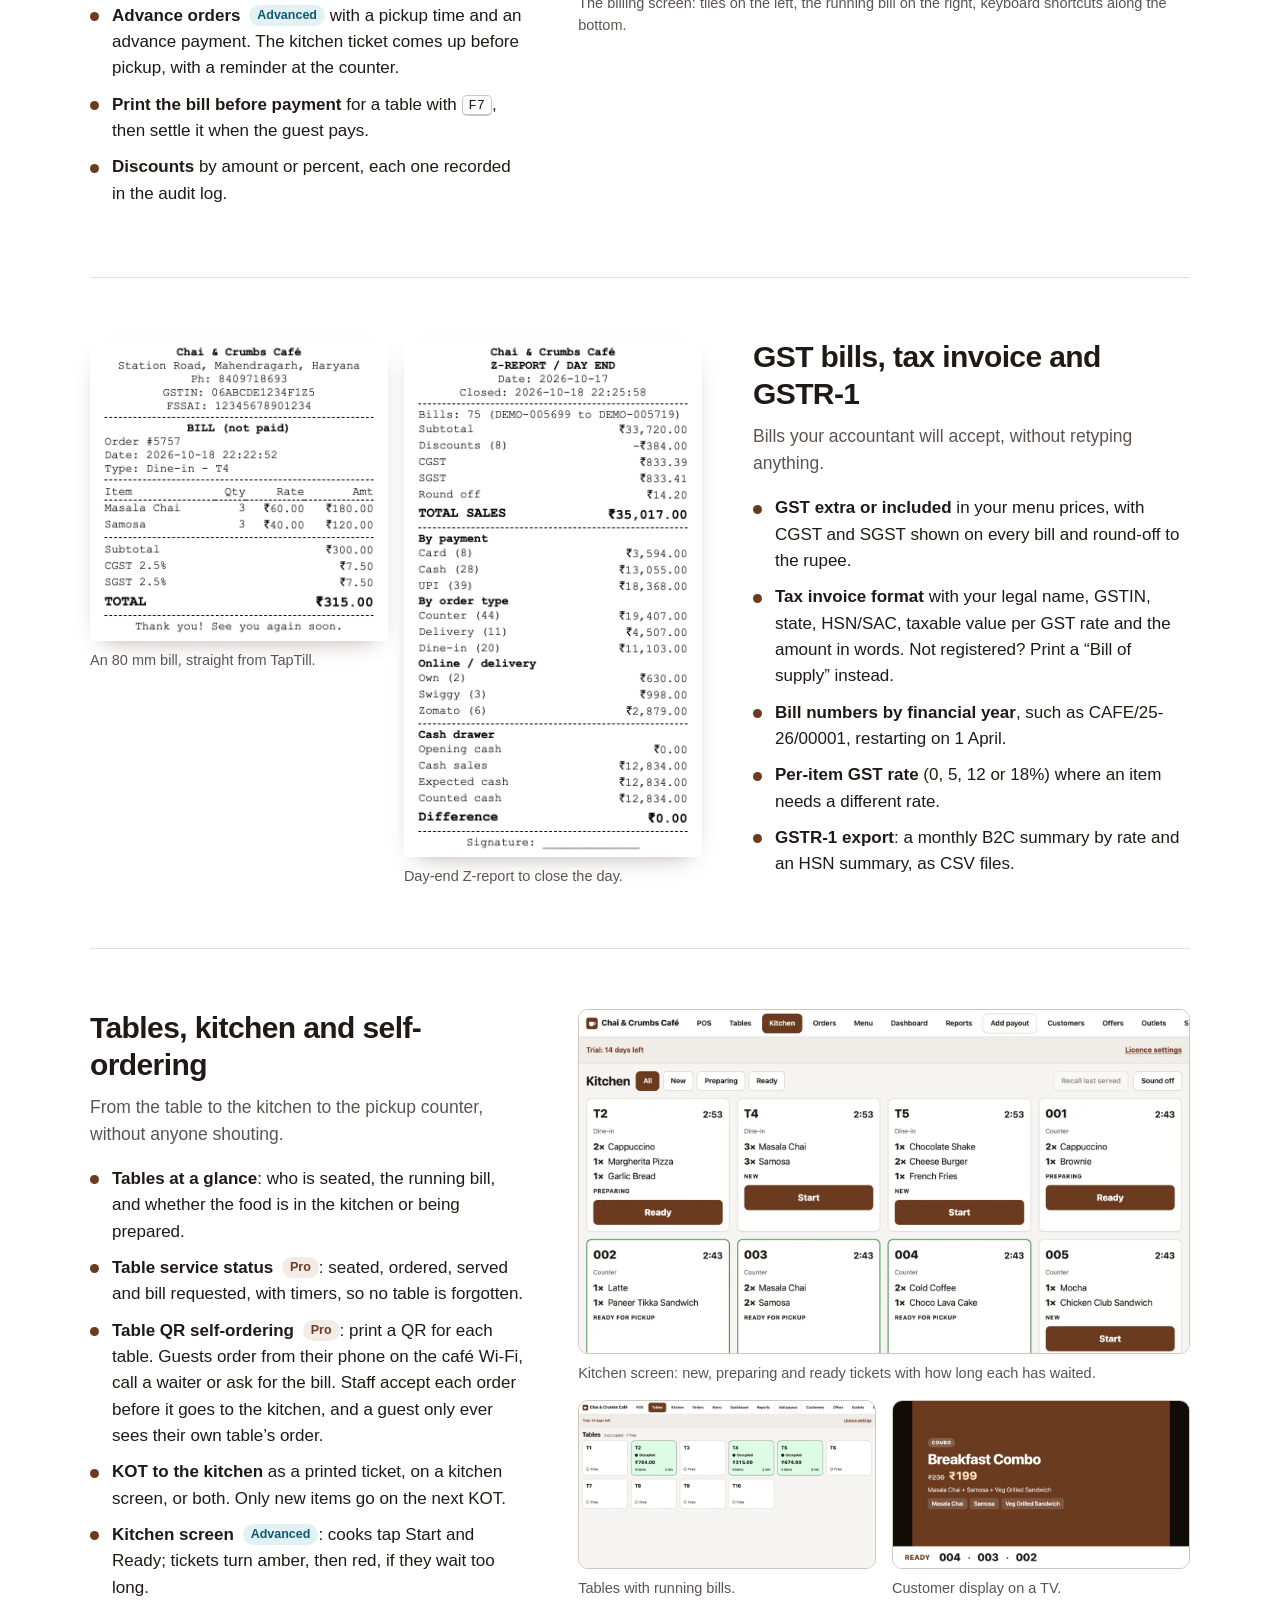
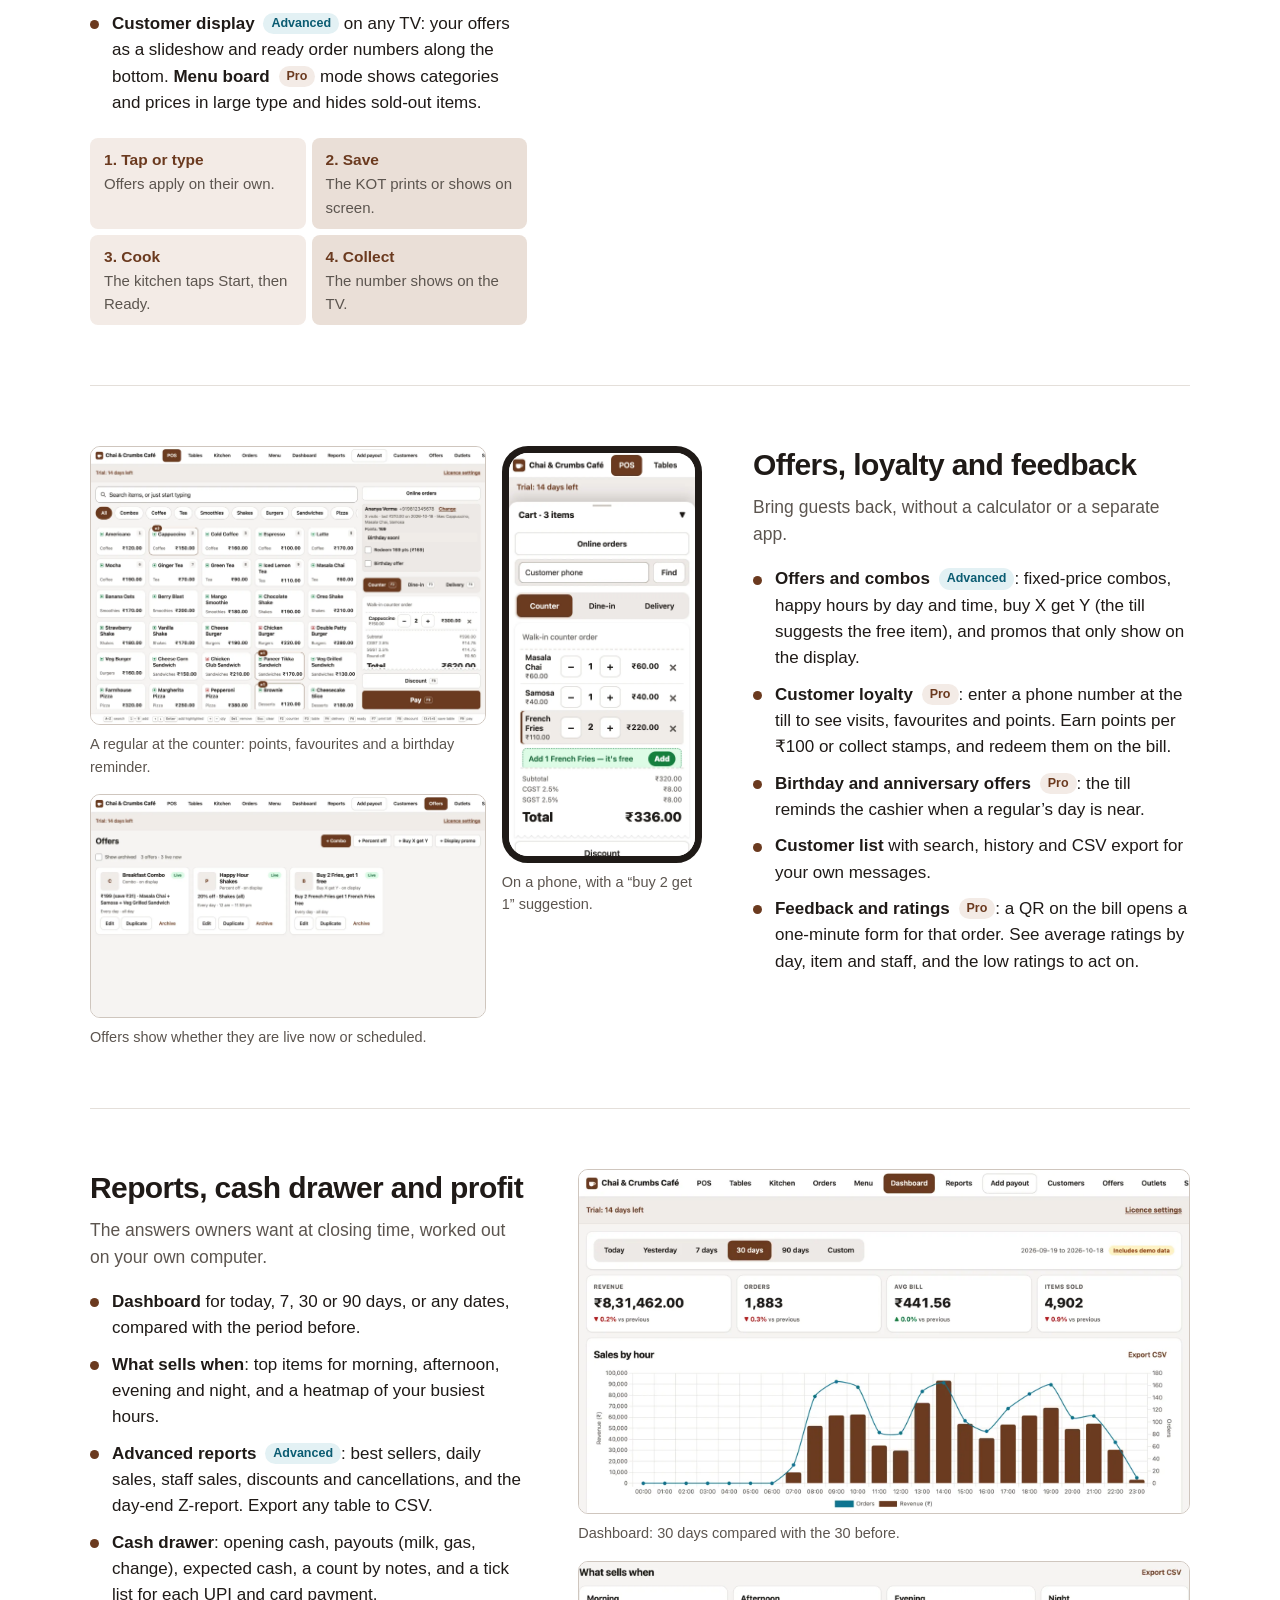
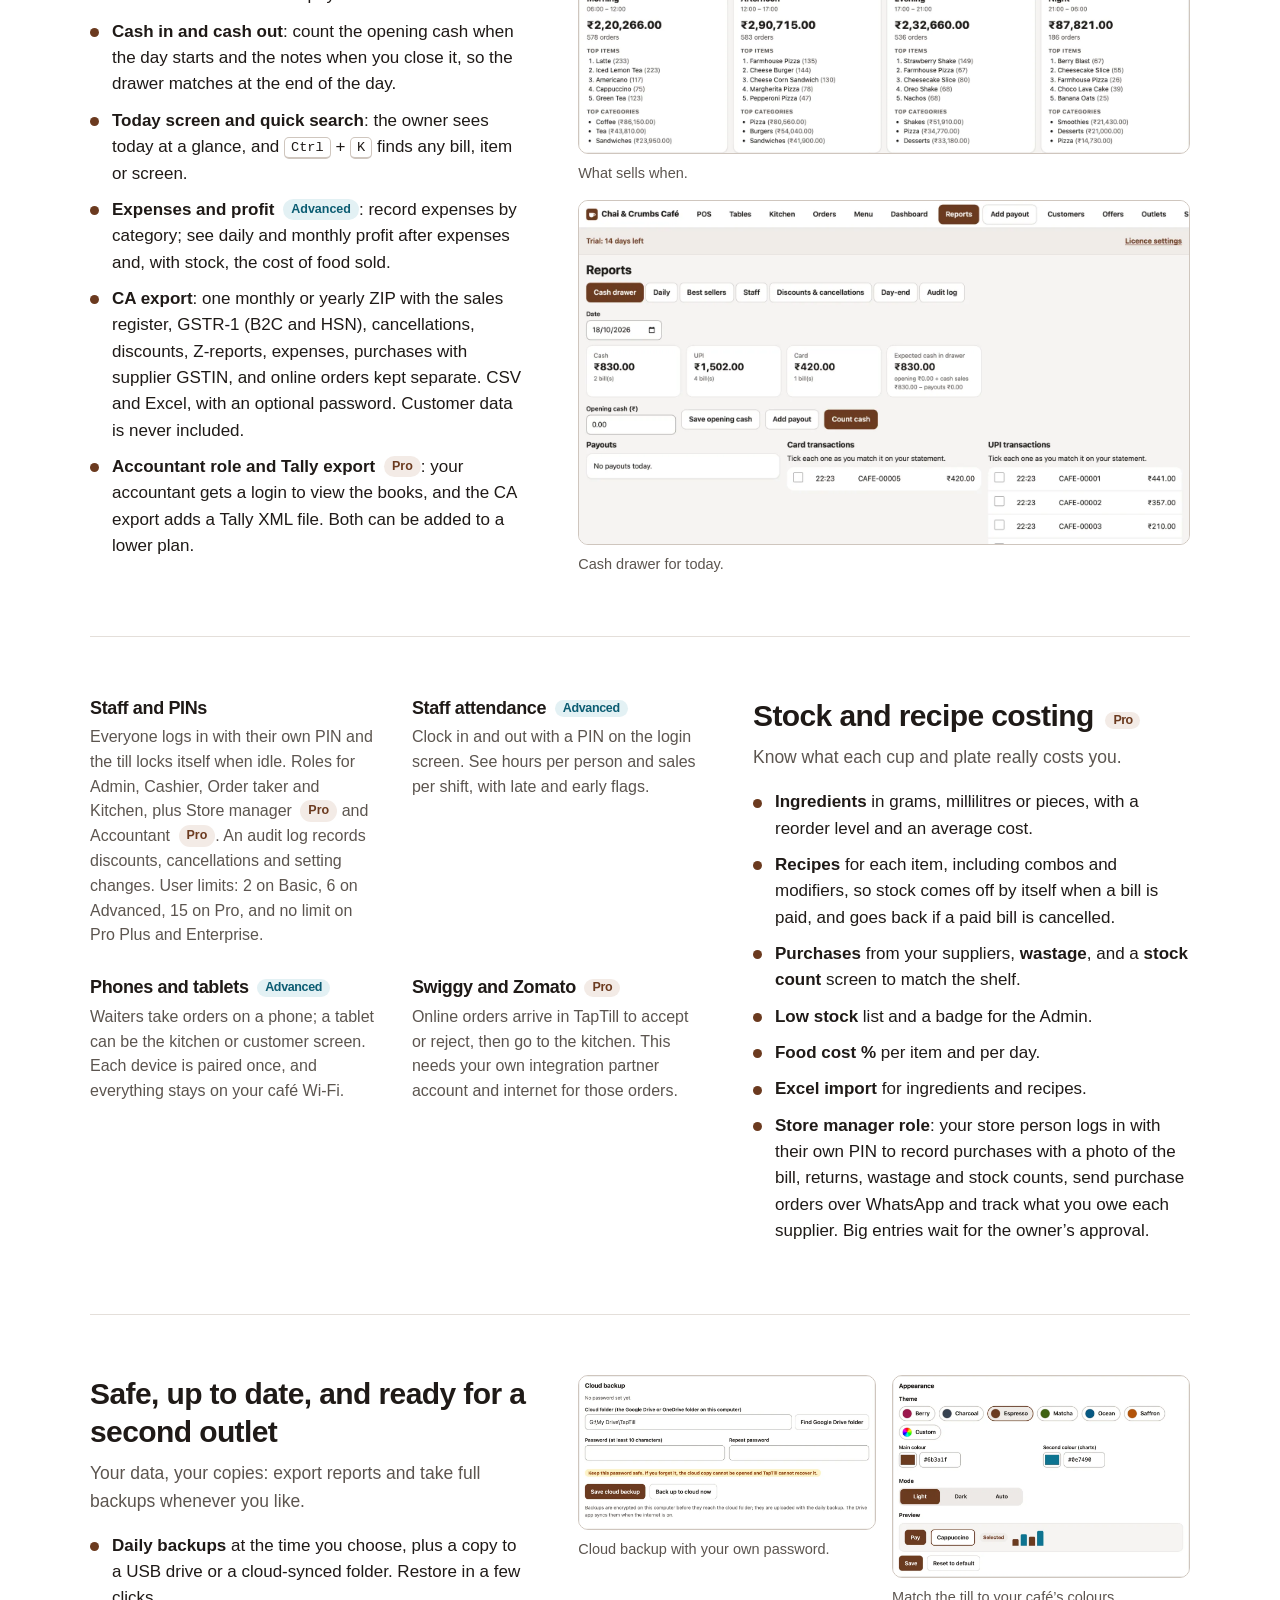
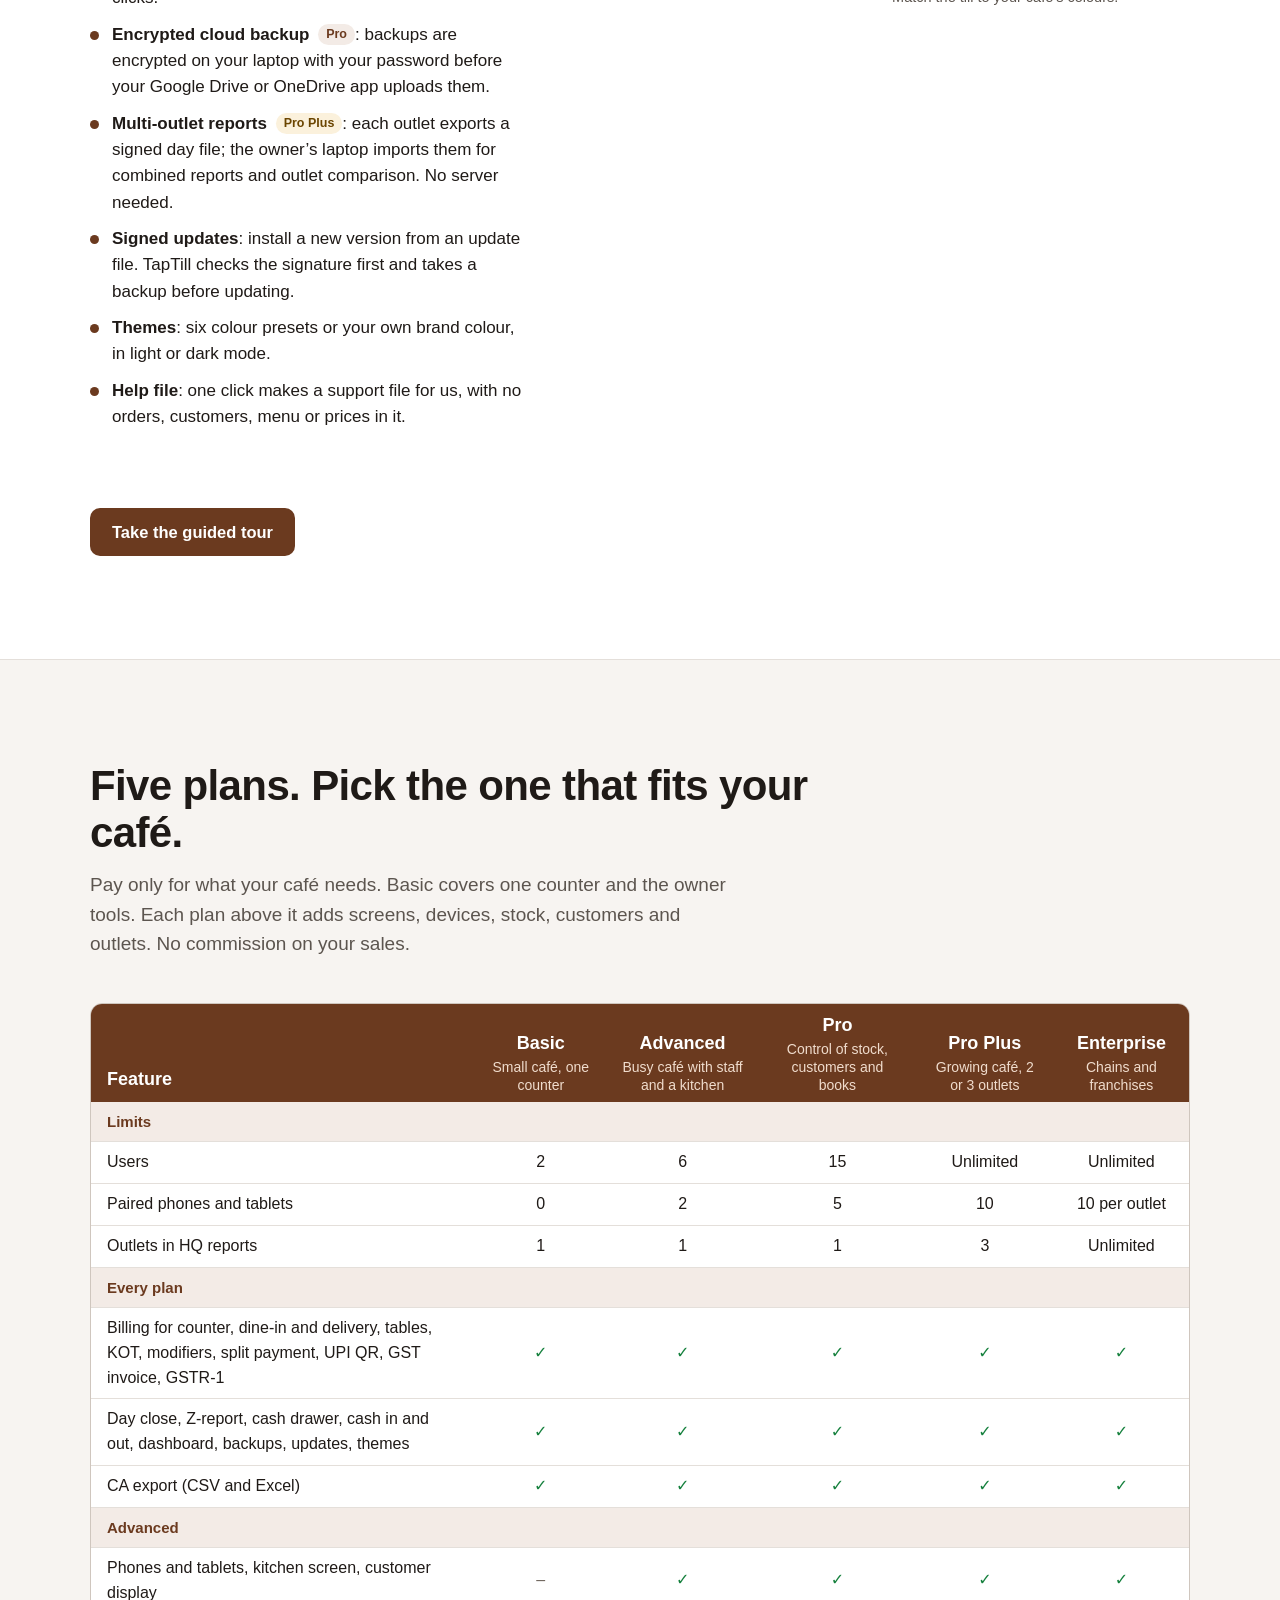
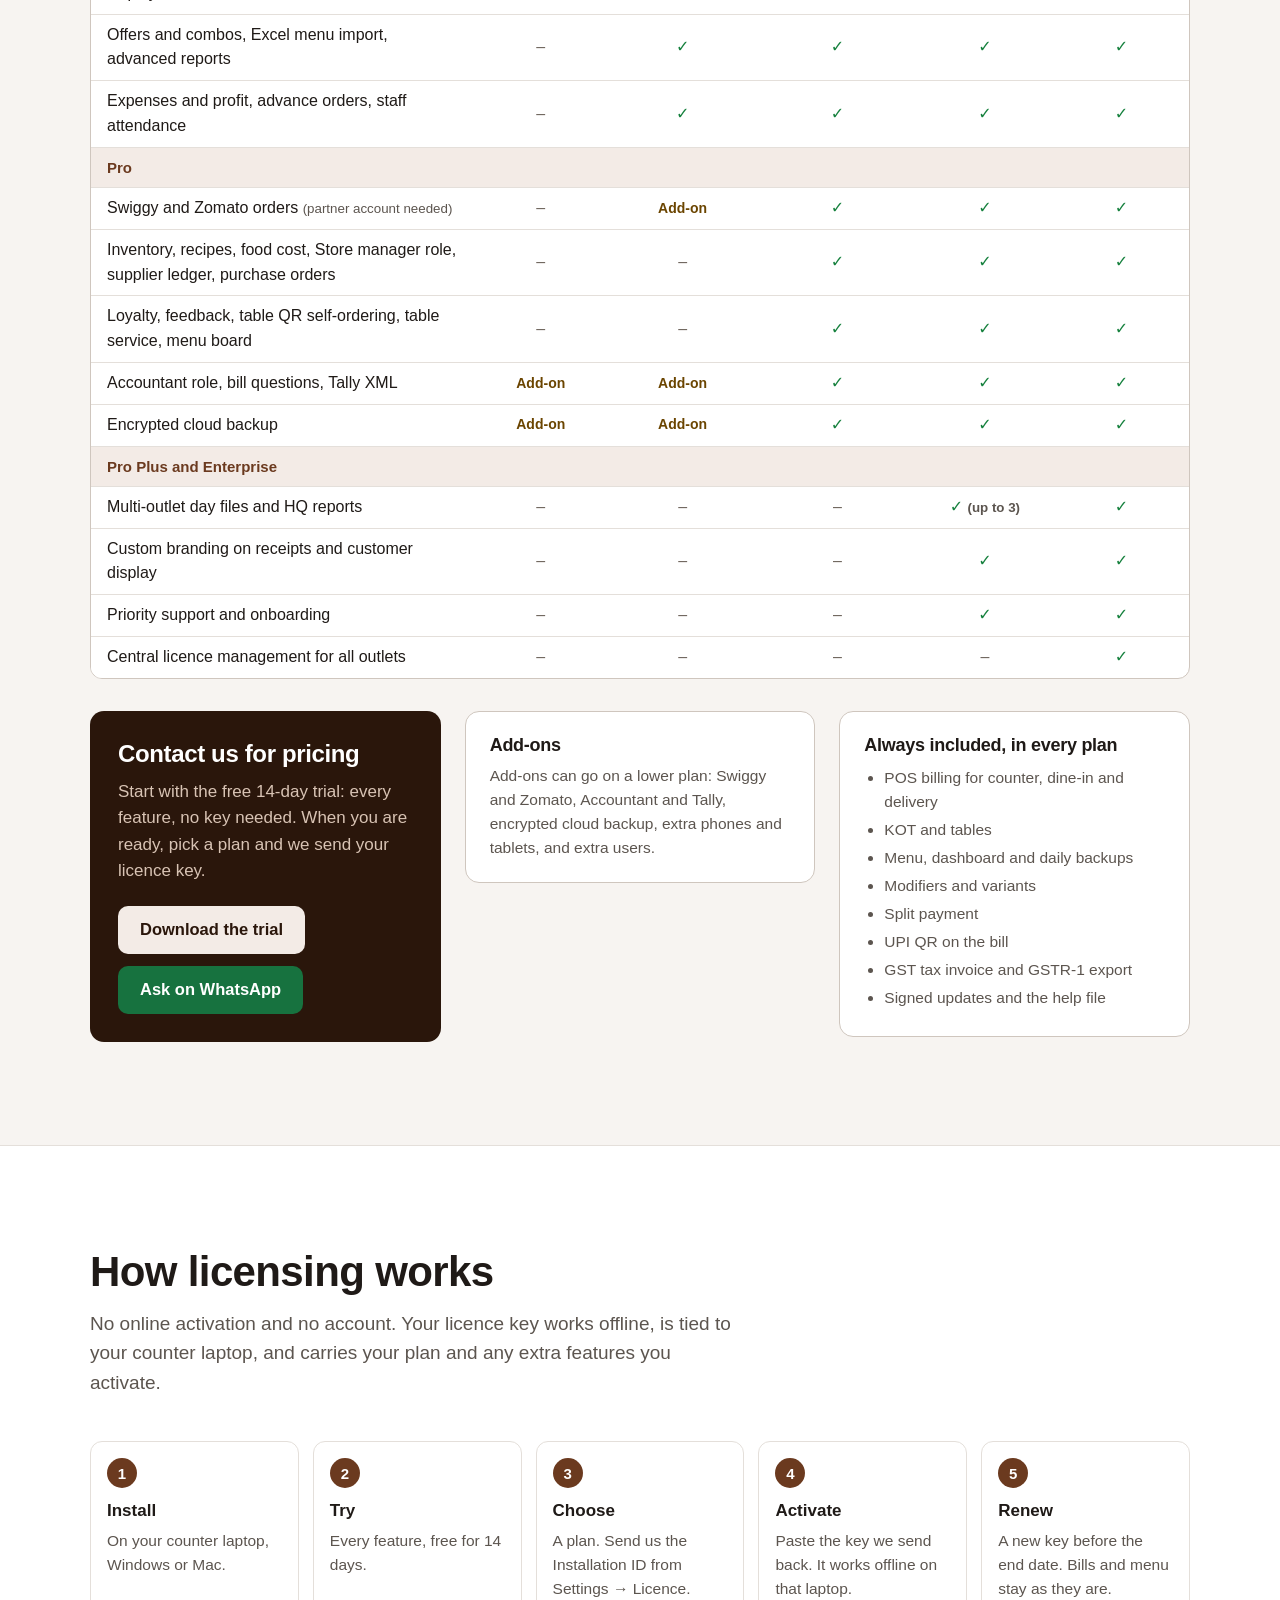
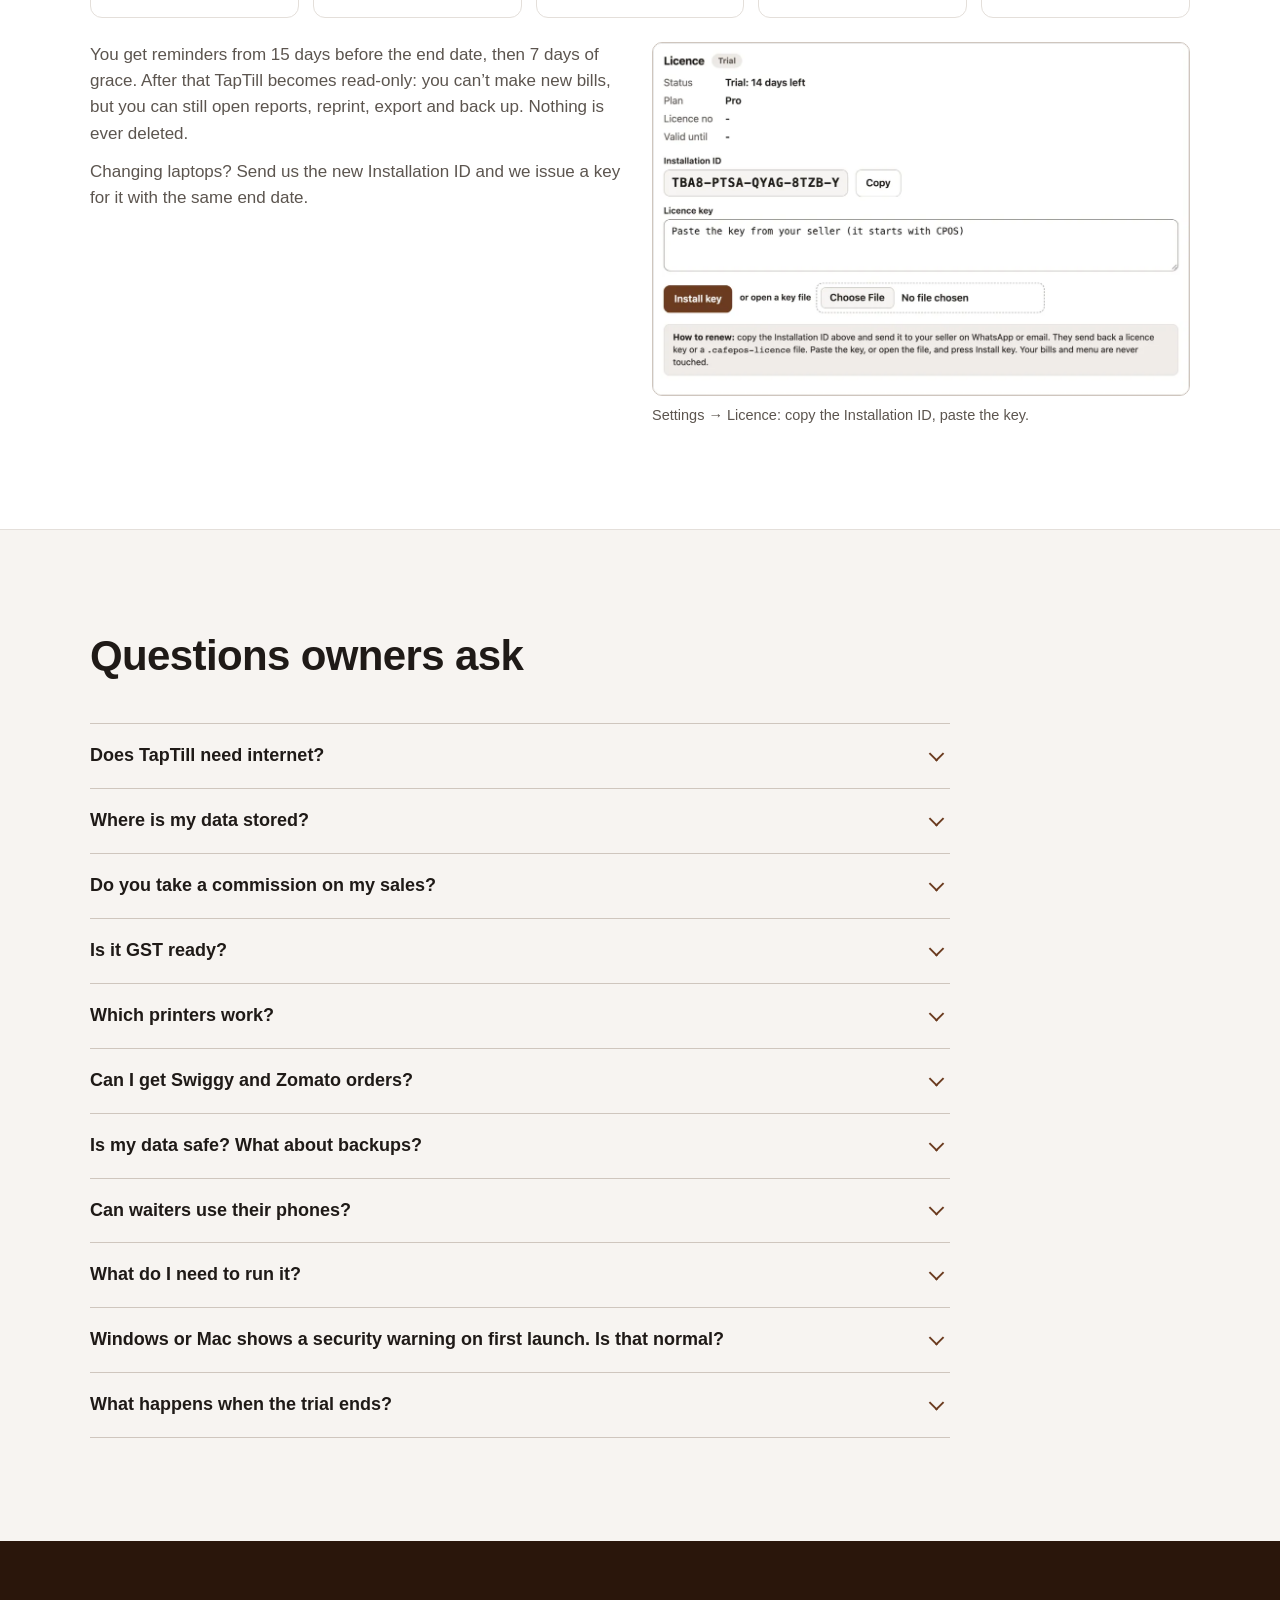
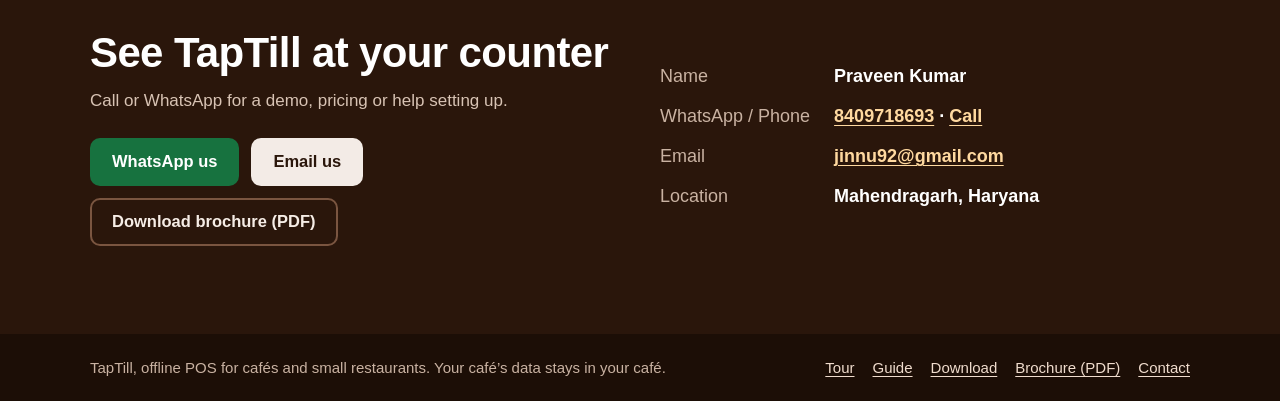
==== commit 2509fc58: "TapTill 2.2.1" ====
--- a/index.html
+++ b/index.html
@@ -33,6 +33,7 @@
       <a href="#licensing">Licensing</a>
       <a href="#faq">FAQ</a>
       <a href="tour.html">Tour</a>
+      <a href="guide.html">Guide</a>
       <a href="#contact">Contact</a>
       <a class="nav-cta" href="download.html">Download</a>
     </nav>
@@ -541,6 +542,7 @@
     <span>TapTill, offline POS for cafés and small restaurants. Your café’s data stays in your café.</span>
     <nav aria-label="Footer">
       <a href="tour.html">Tour</a>
+      <a href="guide.html">Guide</a>
       <a href="download.html">Download</a>
       <a href="brochure.pdf">Brochure (PDF)</a>
       <a href="#contact">Contact</a>
--- a/assets/site.css
+++ b/assets/site.css
@@ -267,14 +267,15 @@
 .page-head .wrap { padding-top: clamp(36px, 5vw, 64px); padding-bottom: clamp(36px, 5vw, 64px); }
 .page-head h1 { font-size: clamp(36px, 5vw, 56px); font-weight: 800; color: #fff; letter-spacing: -0.03em; }
 .page-head p { color: var(--on-roast-muted); margin-top: 12px; max-width: 60ch; font-size: 18px; }
-.dl-grid { display: grid; grid-template-columns: repeat(3, minmax(0, 1fr)); gap: 20px; }
+.dl-grid { display: grid; grid-template-columns: repeat(4, minmax(0, 1fr)); gap: 20px; }
+@media (max-width: 1200px) { .dl-grid { grid-template-columns: repeat(2, minmax(0, 1fr)); } }
 .dl-card { background: var(--paper); border: 1px solid var(--line-strong); border-radius: 14px; padding: 24px; display: flex; flex-direction: column; gap: 12px; }
 .dl-card h2 { font-size: 24px; }
 .dl-card .who { color: var(--muted); font-size: 15.5px; }
 .dl-card code { font-family: var(--mono); font-size: 13.5px; background: var(--stone); padding: 3px 6px; border-radius: 5px; word-break: break-all; }
 .dl-card .btn { margin-top: auto; }
 @media (max-width: 900px) { .dl-grid { grid-template-columns: 1fr; } }
-.install { display: grid; grid-template-columns: minmax(0, 1fr) minmax(0, 1fr); gap: 32px; }
+.install { display: grid; grid-template-columns: repeat(3, minmax(0, 1fr)); gap: 32px; }
 .install h3 { font-size: 22px; margin-bottom: 10px; }
 .install ol { padding-left: 22px; margin: 0; }
 .install li { margin-bottom: 10px; }
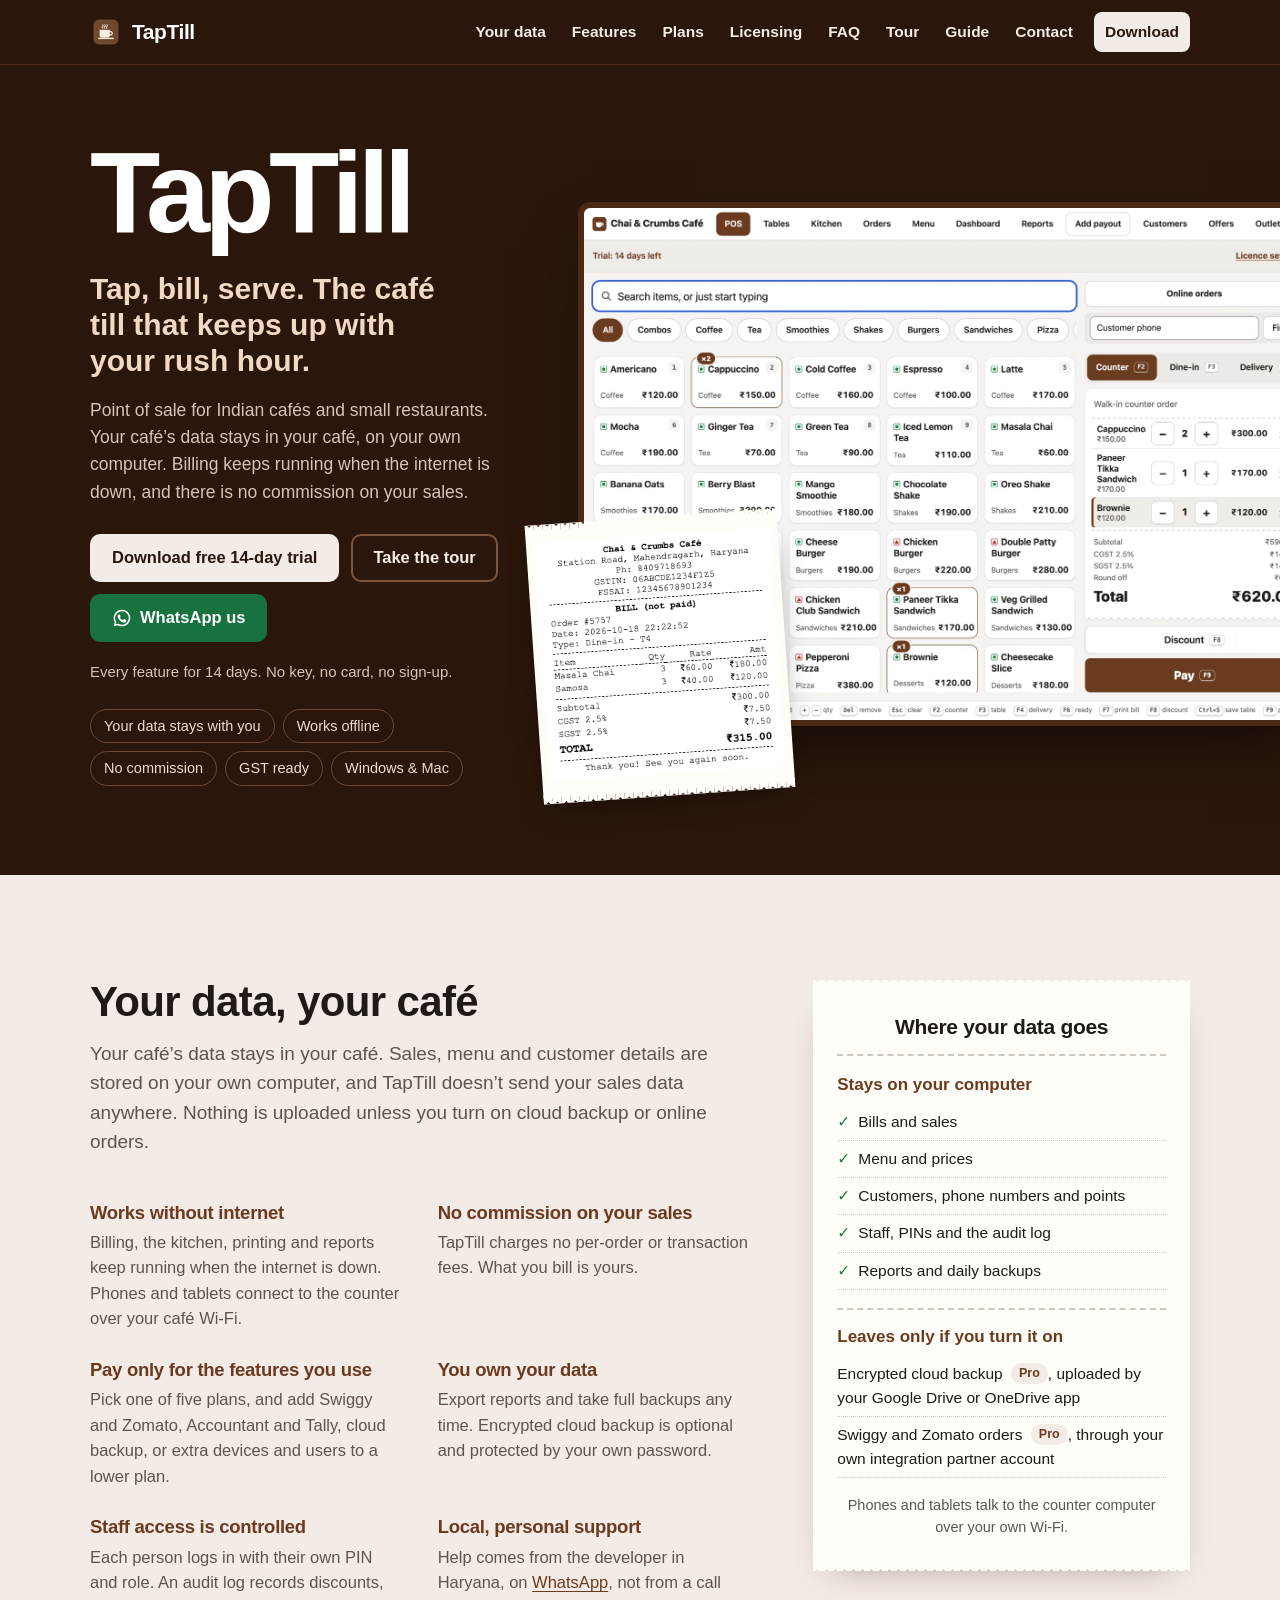
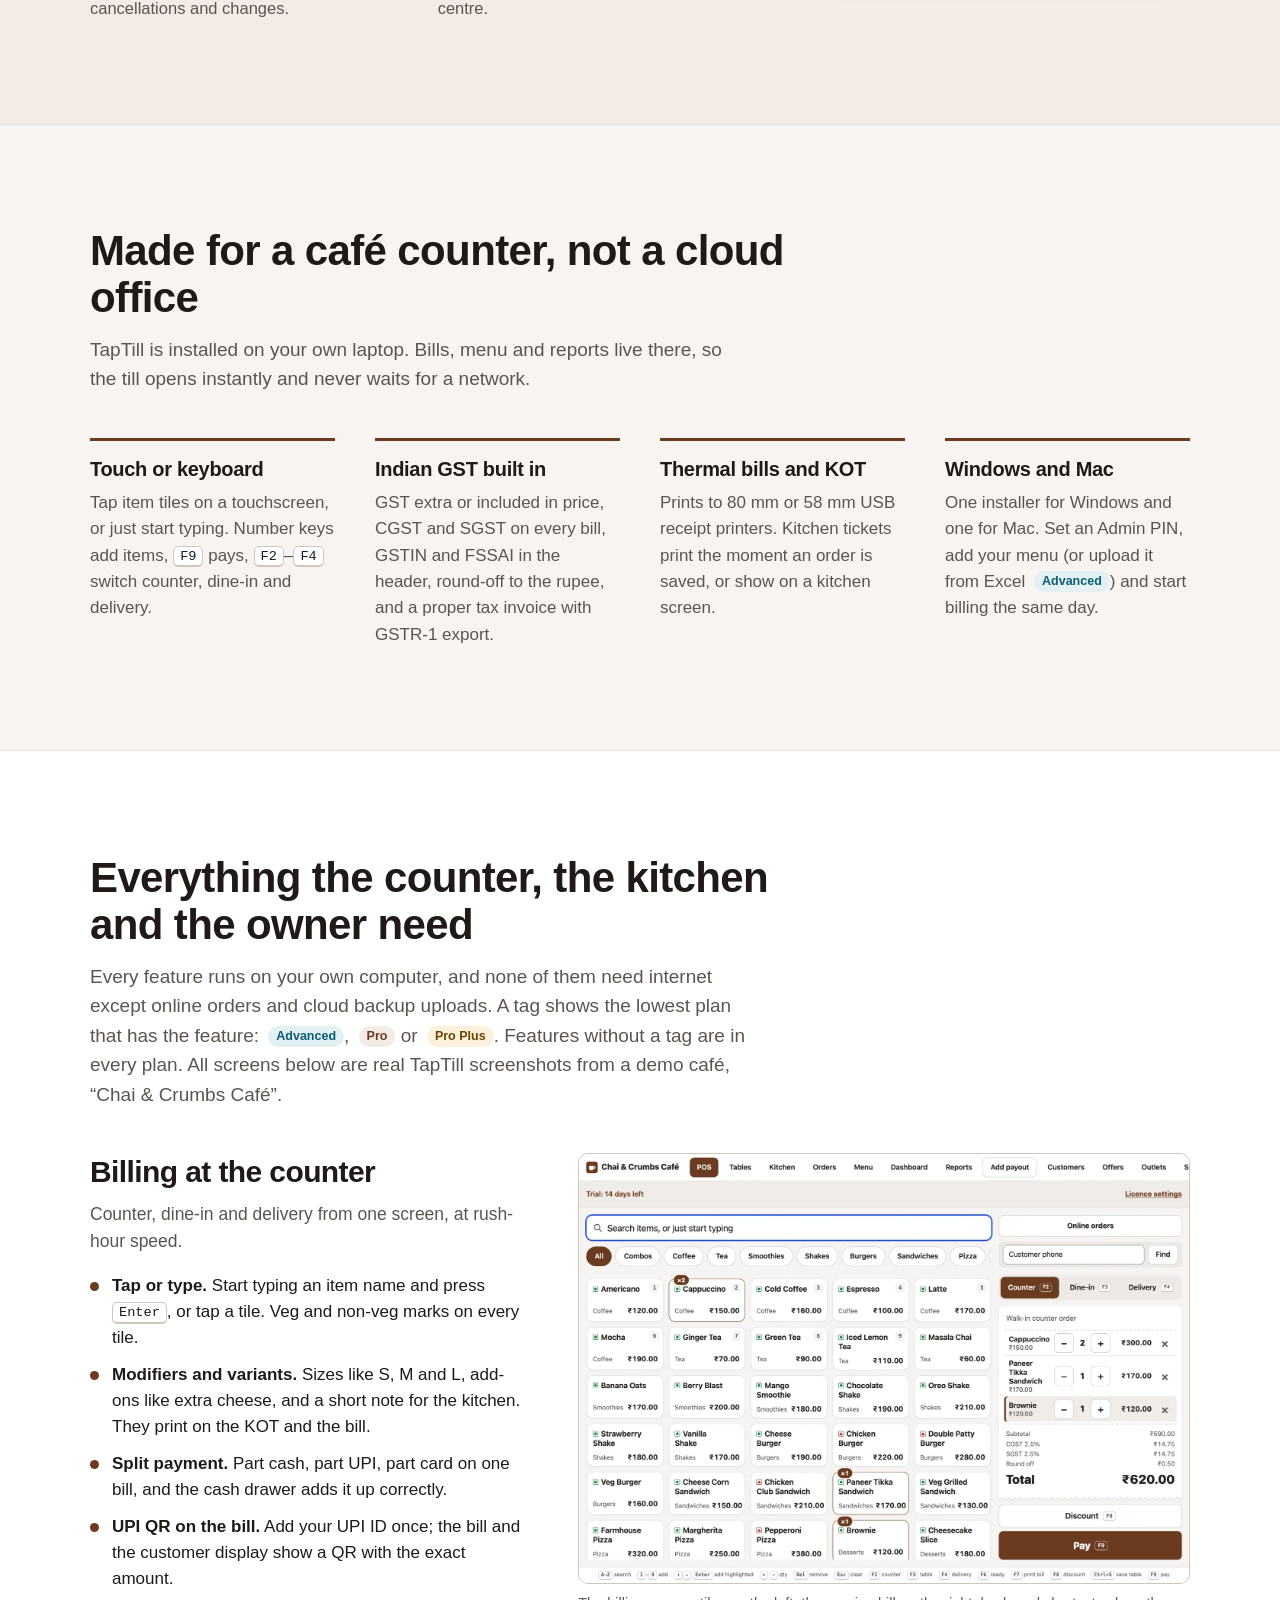
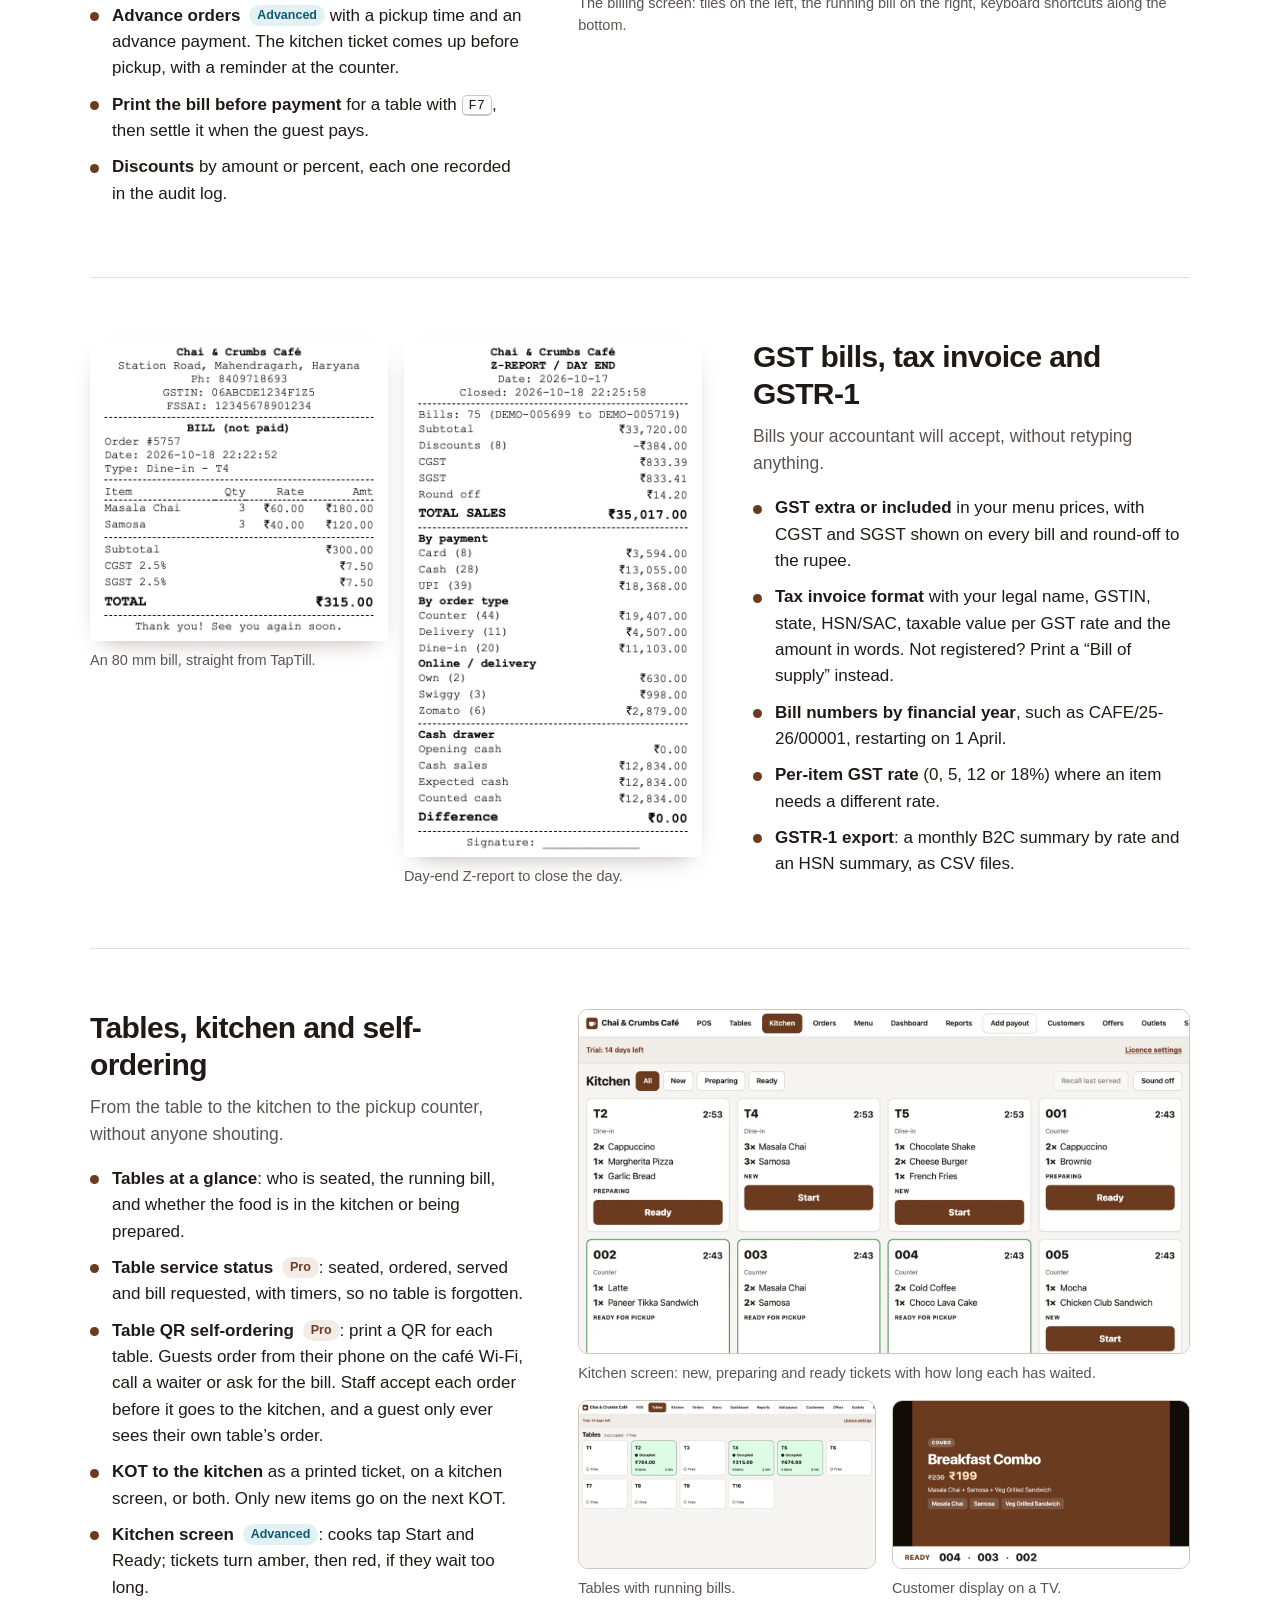
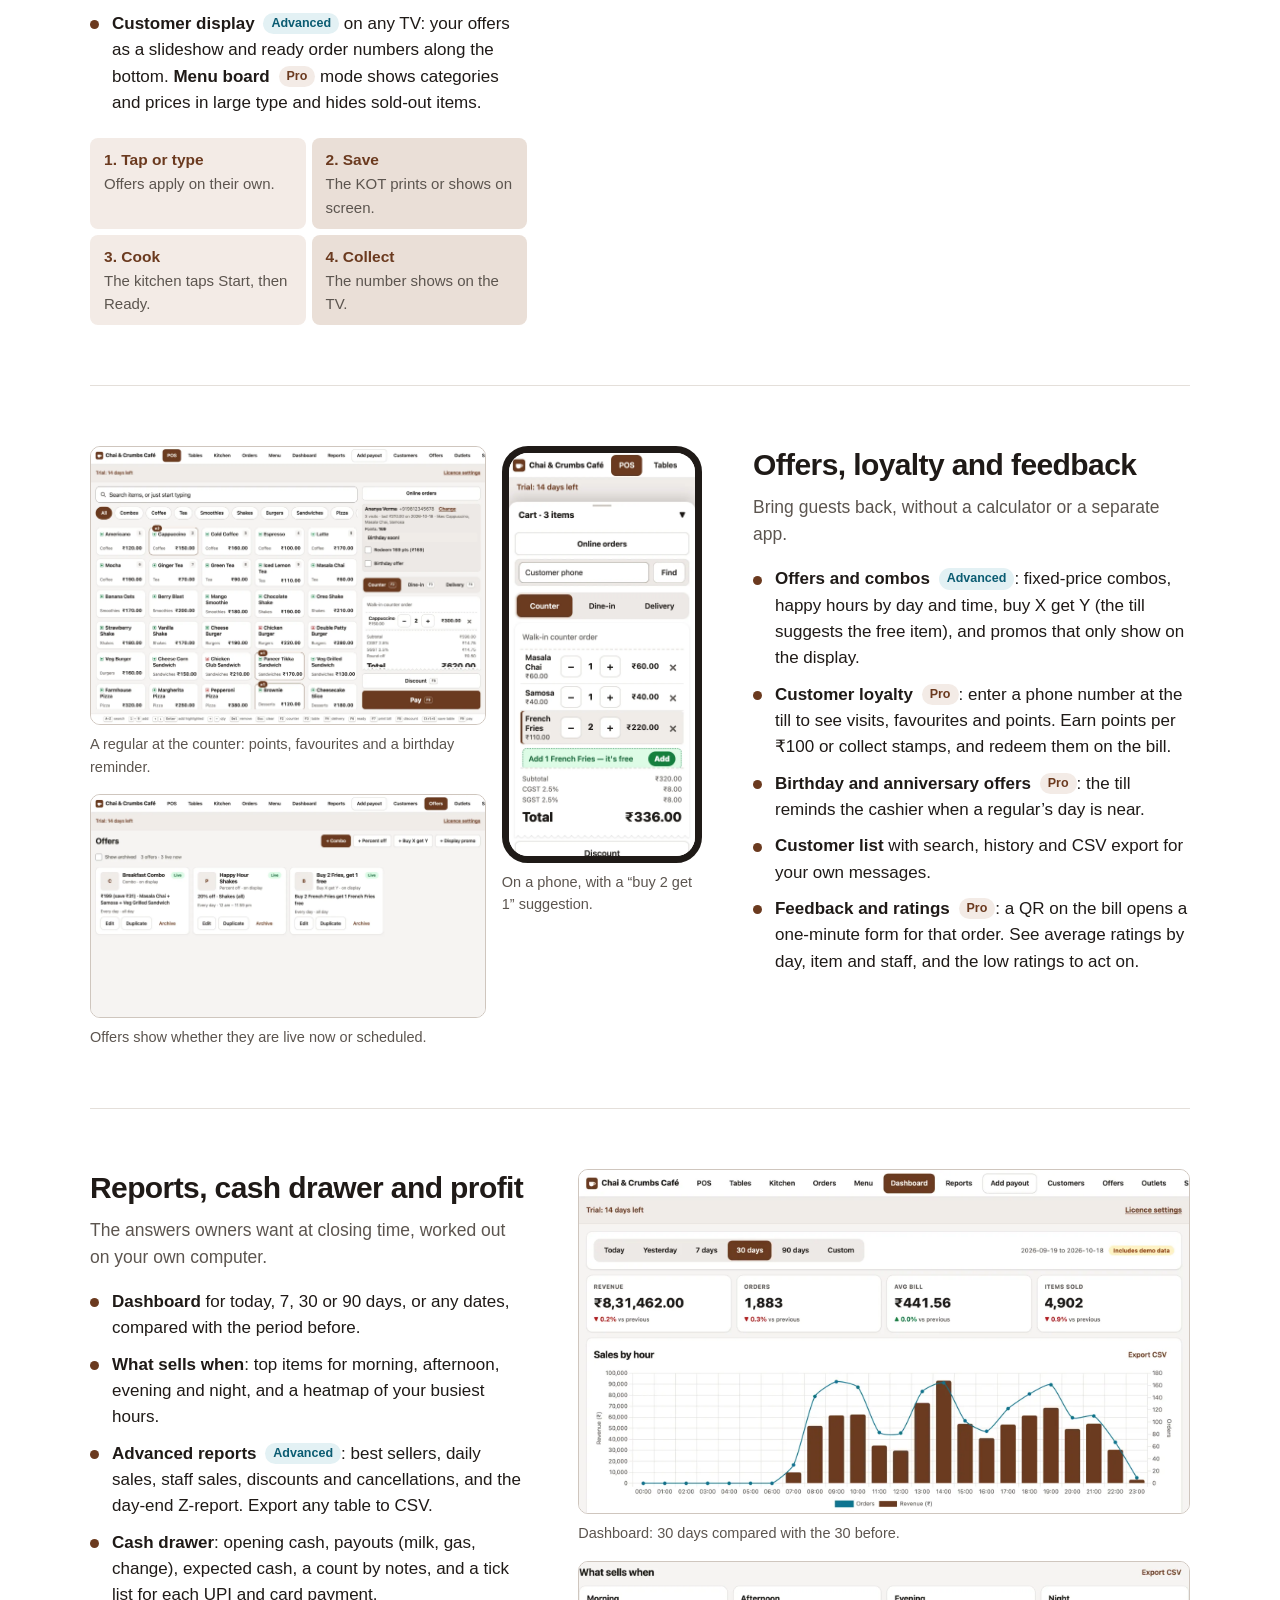
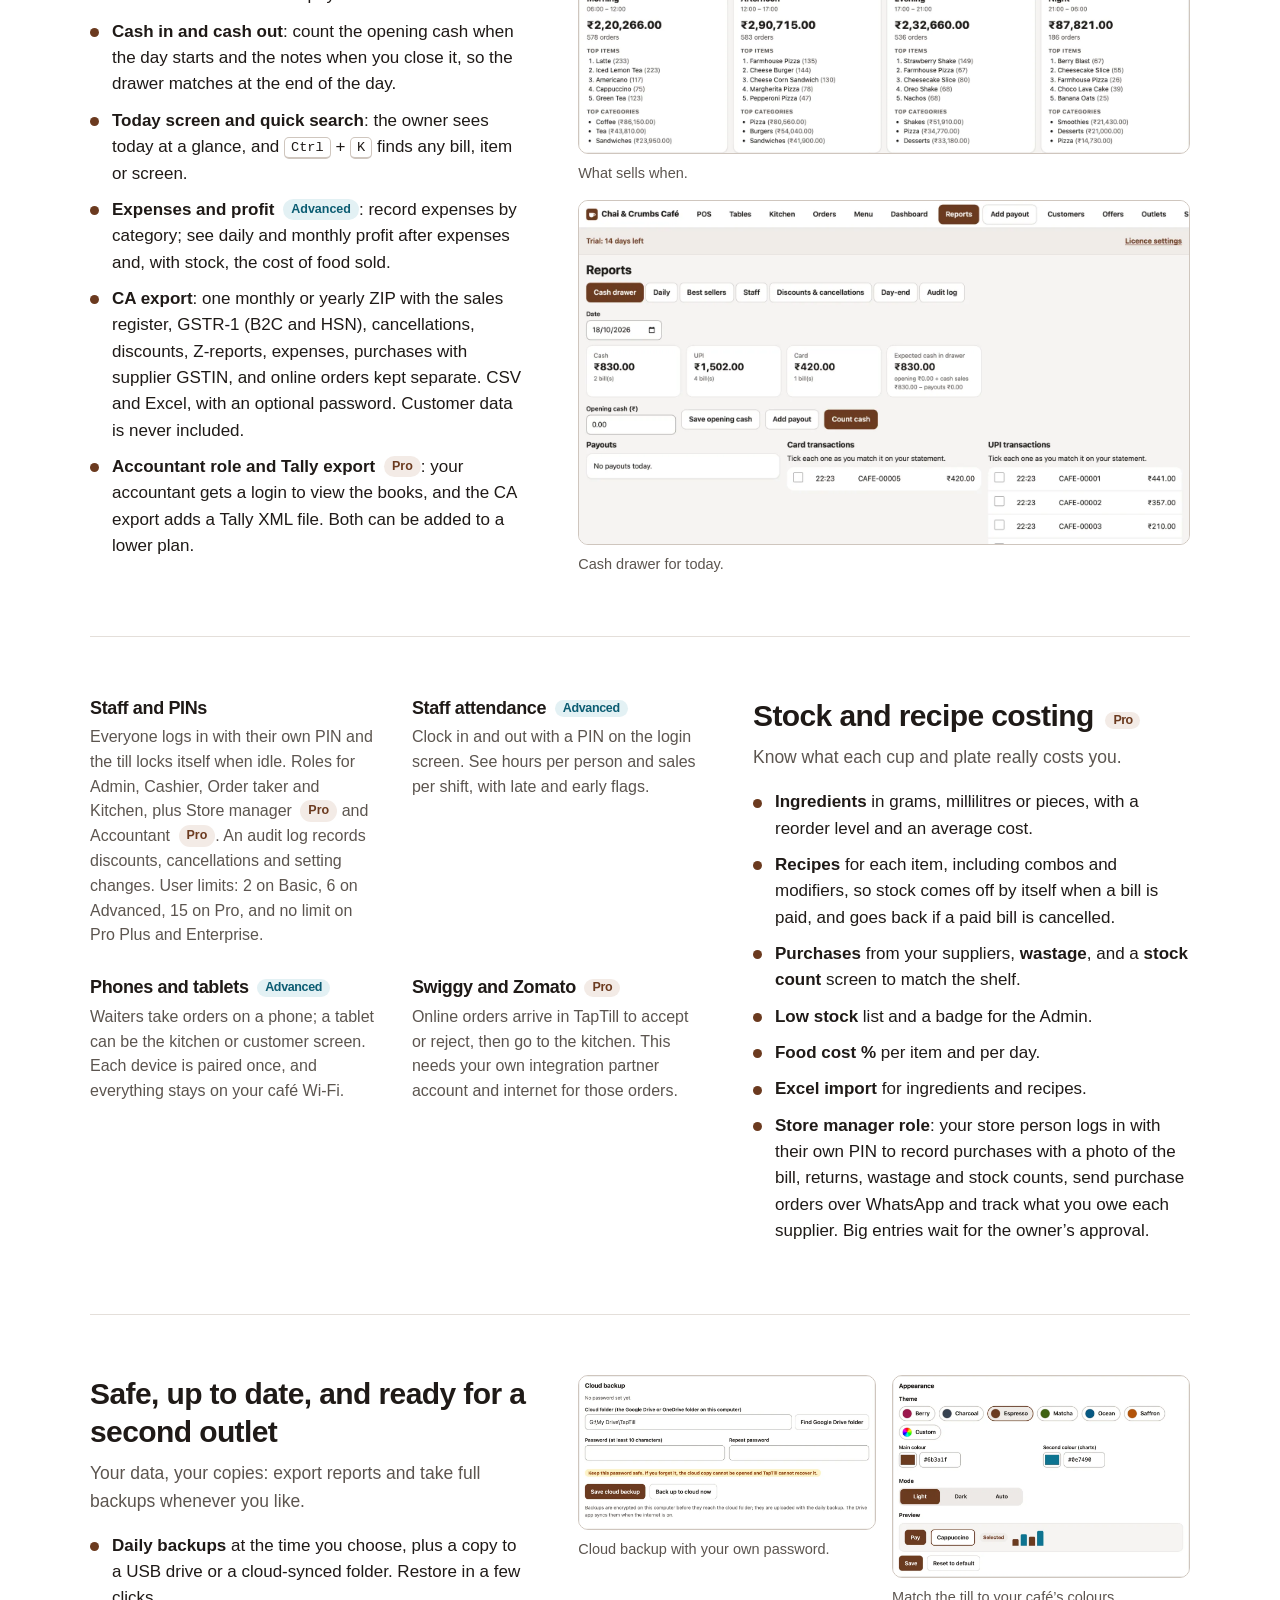
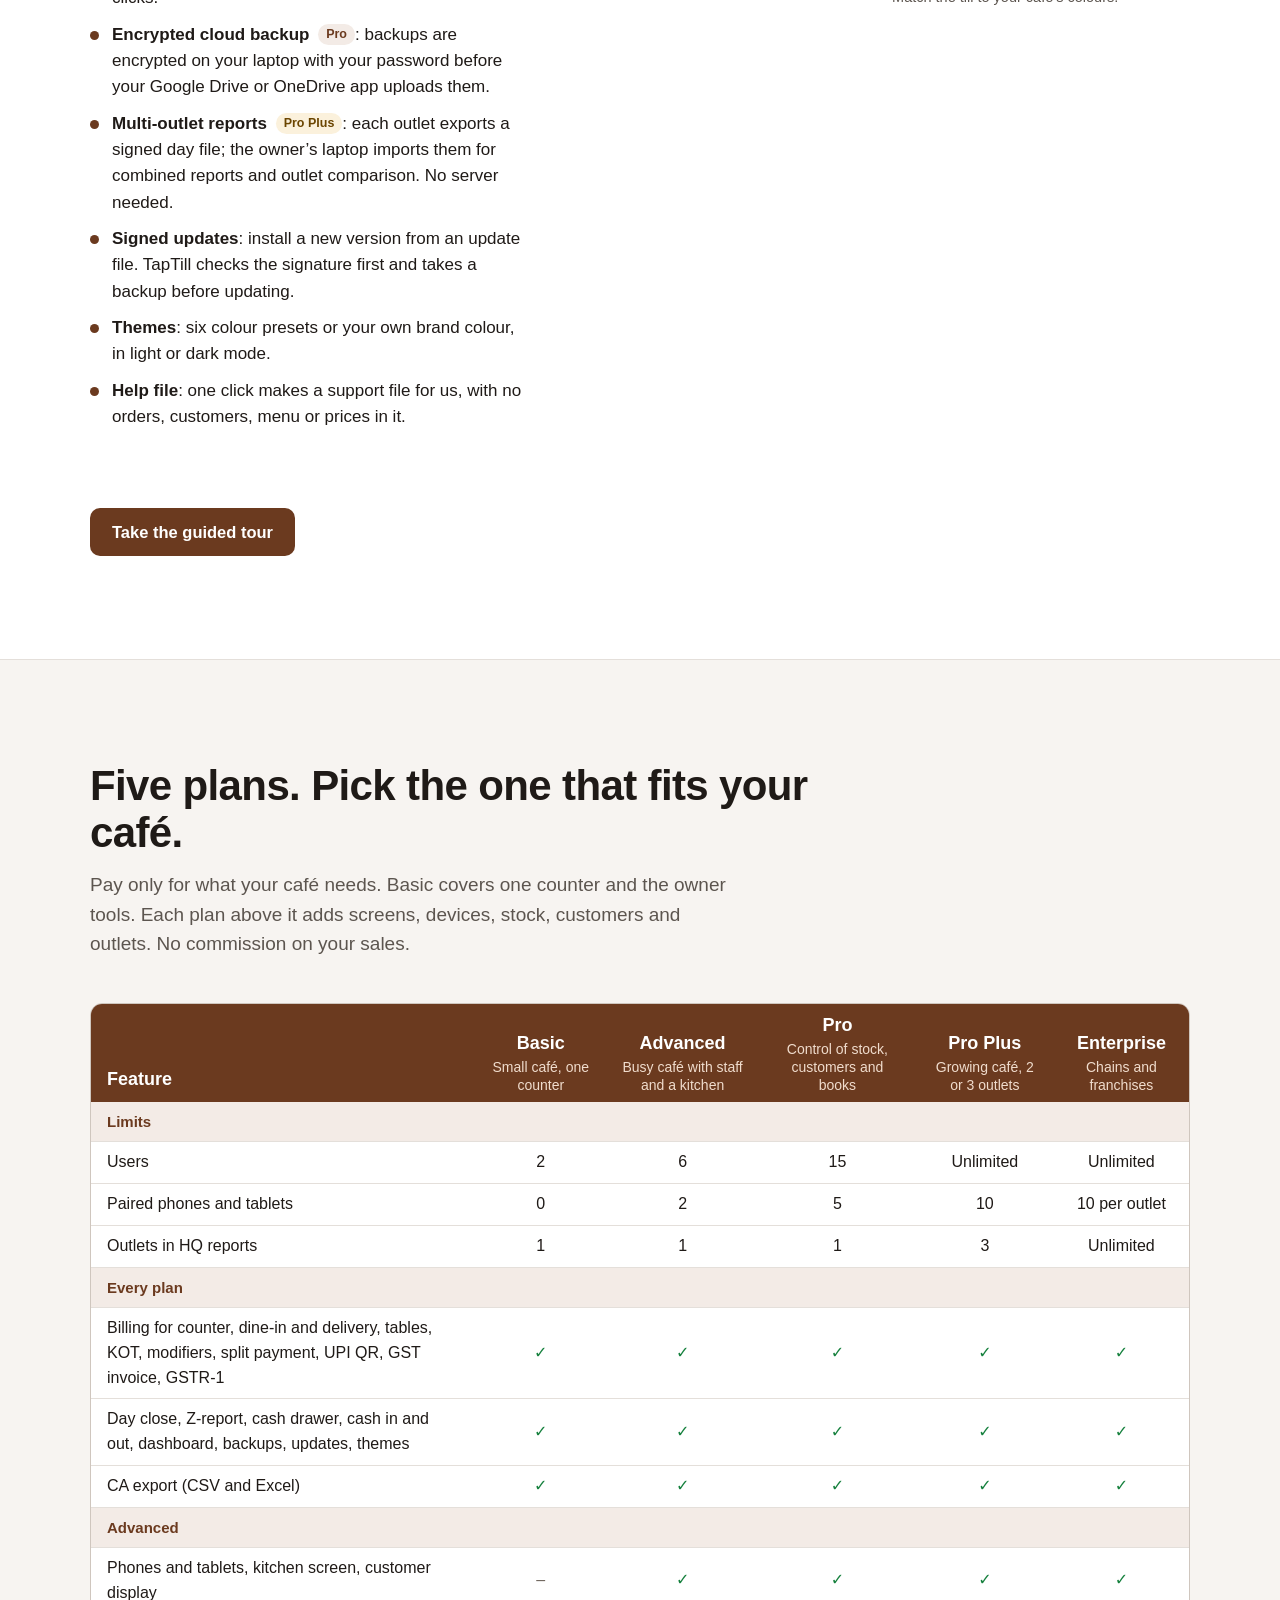
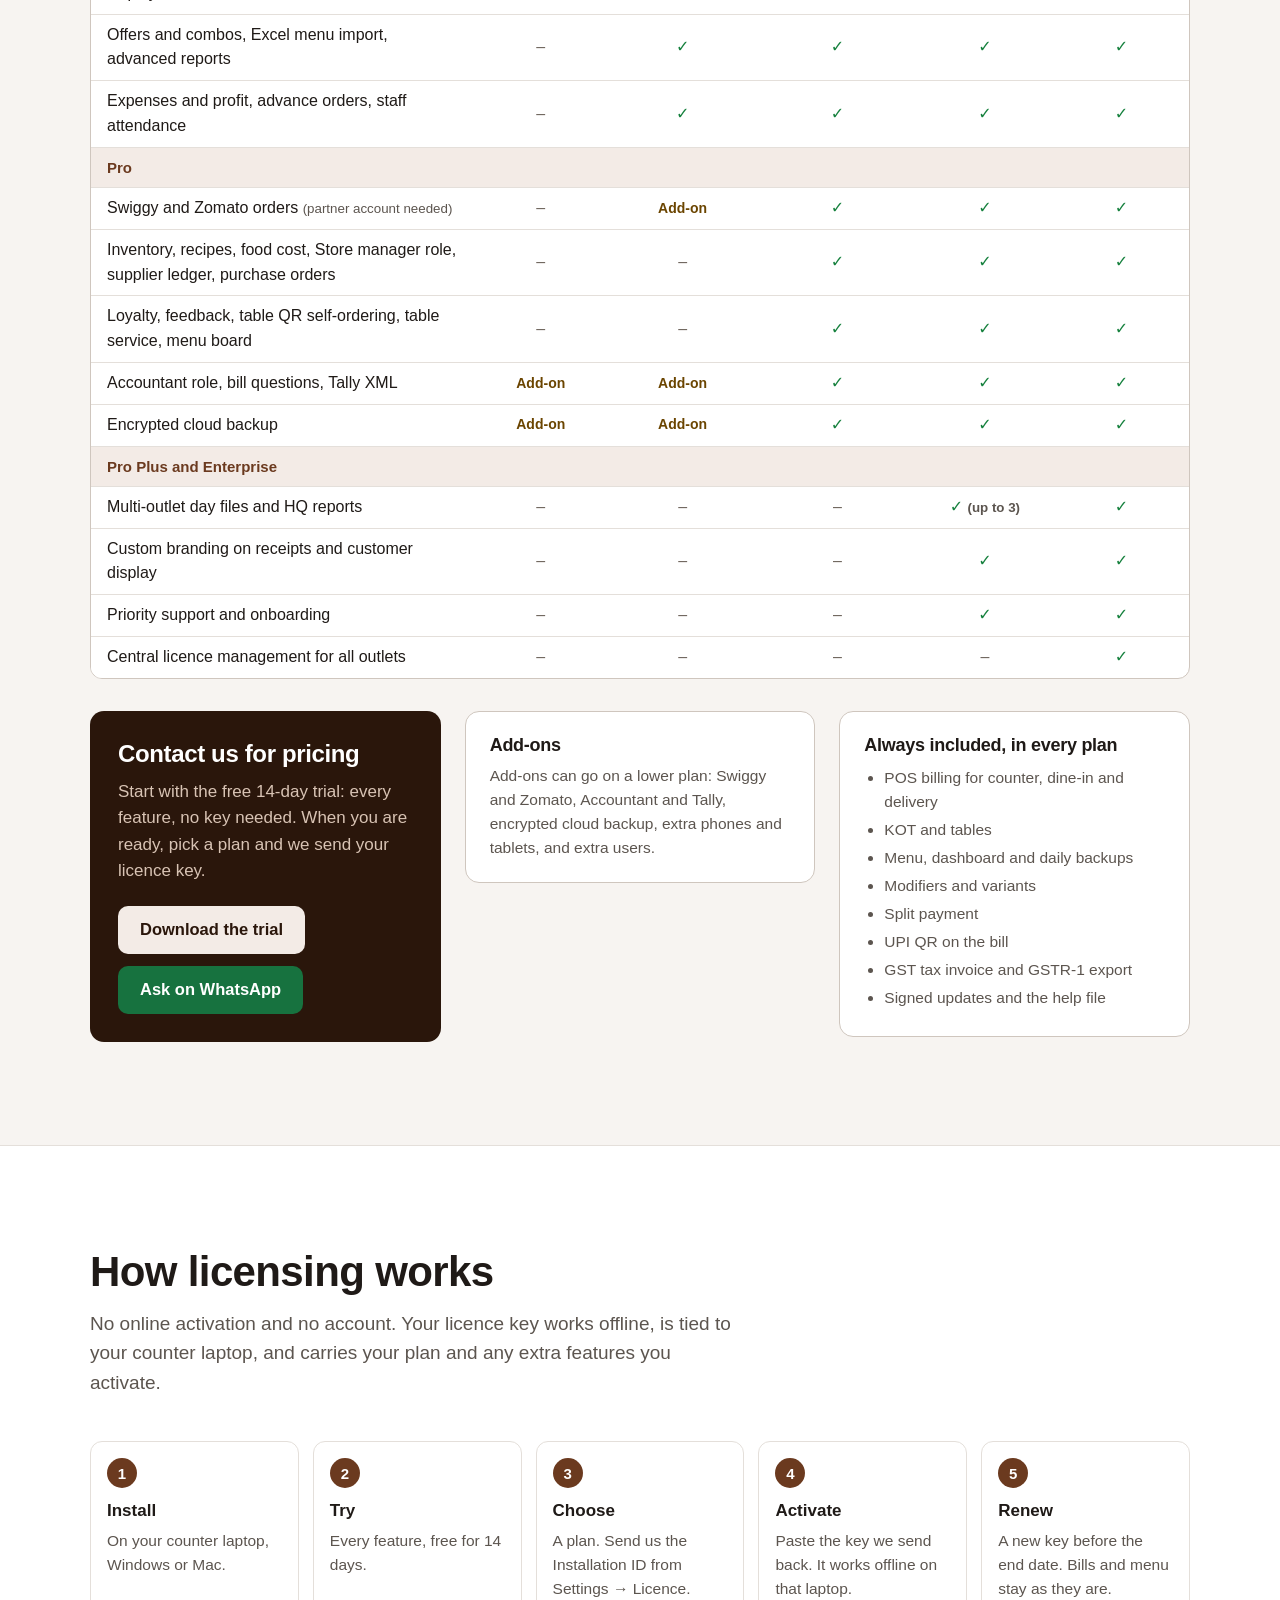
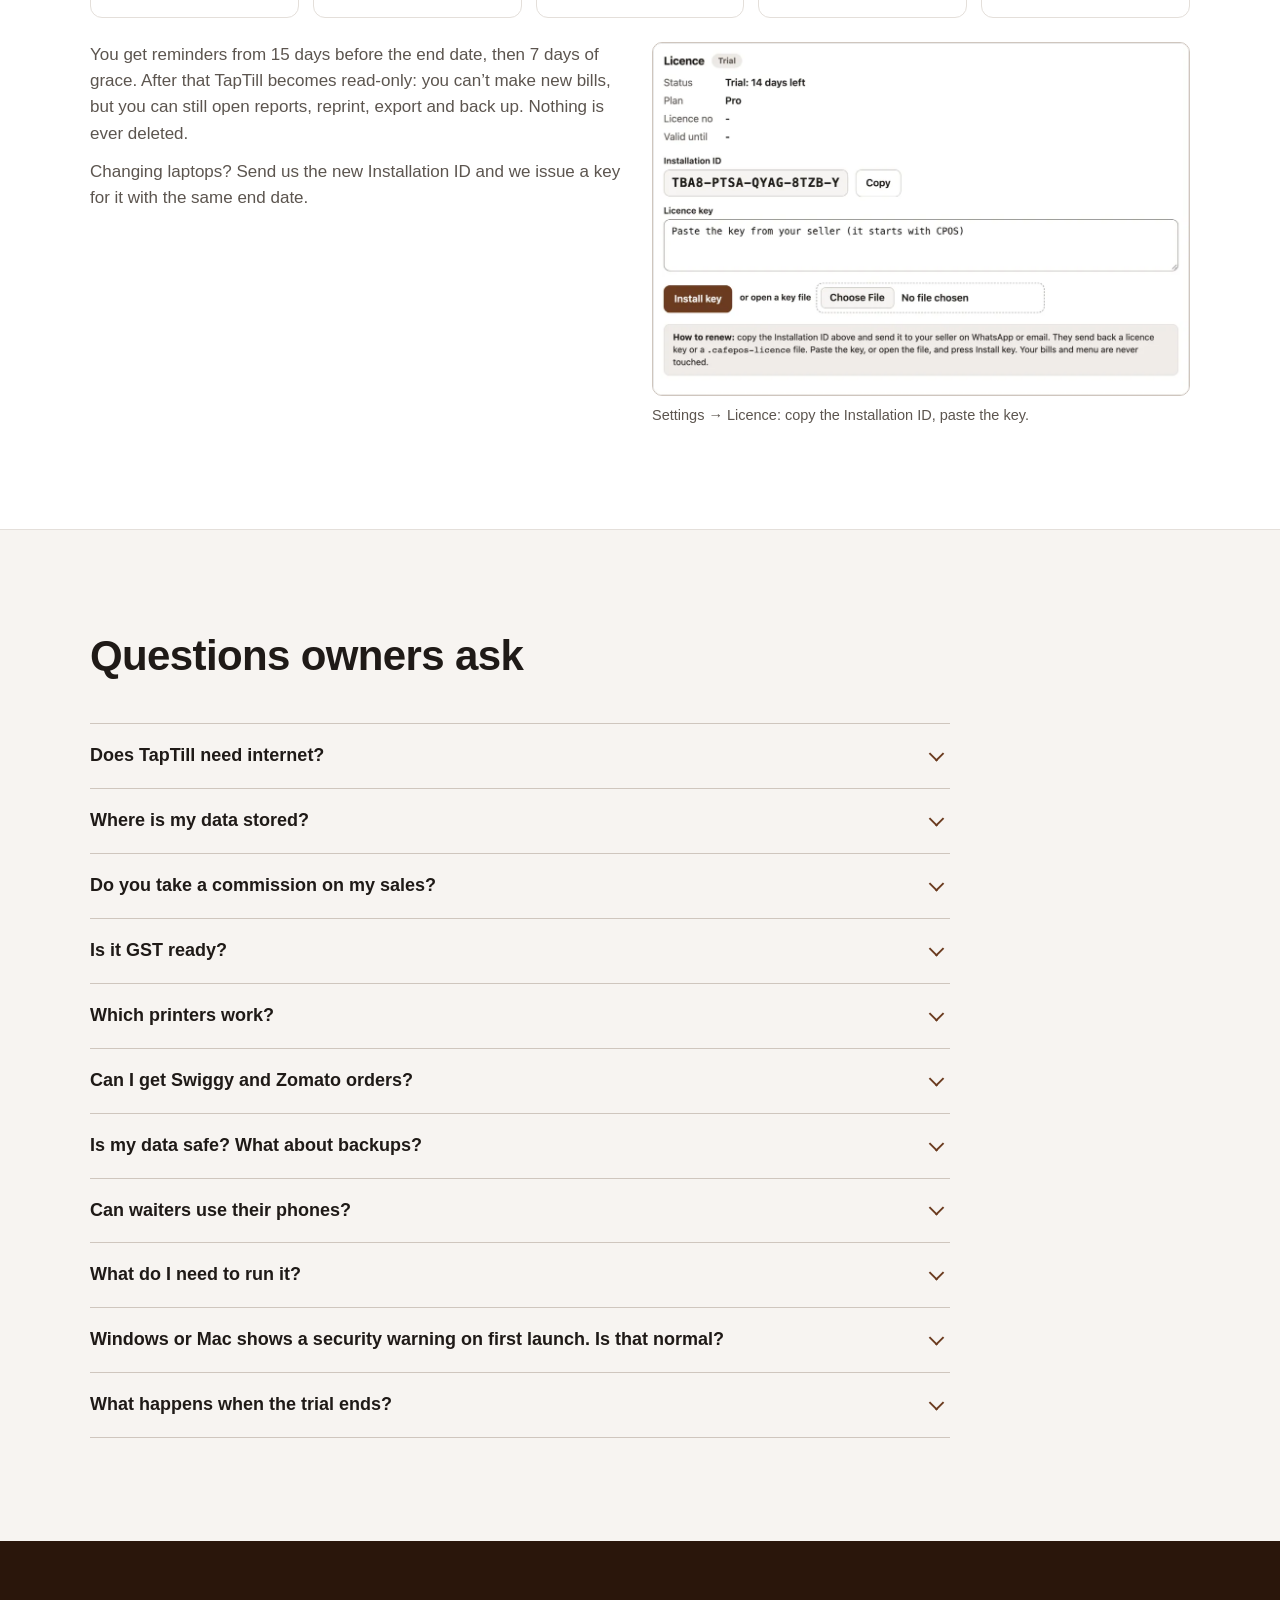
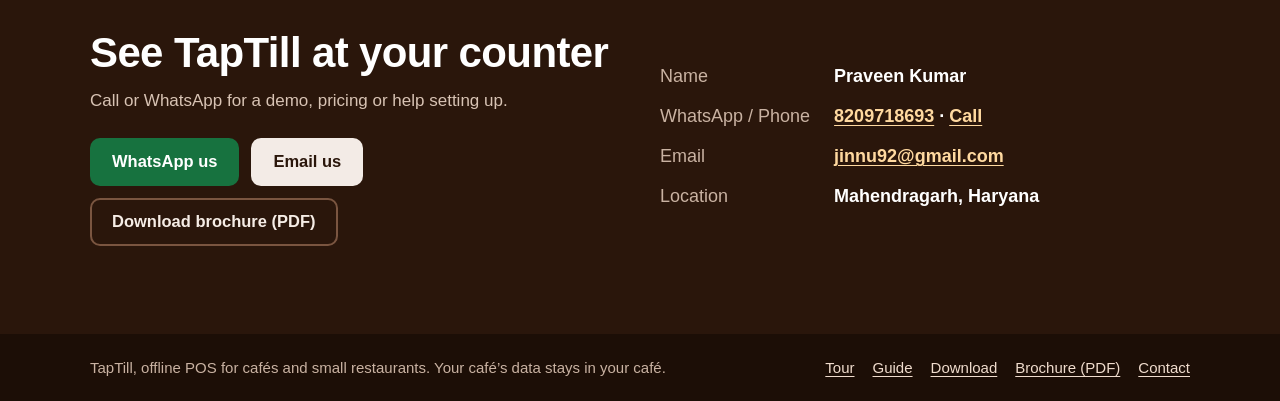
==== commit 335915ed: "Correct WhatsApp/phone number: 8209718693" ====
--- a/index.html
+++ b/index.html
@@ -51,7 +51,7 @@
       <div class="btn-row">
         <a class="btn btn-primary" href="download.html">Download free 14-day trial</a>
         <a class="btn btn-ghost" href="tour.html">Take the tour</a>
-        <a class="btn btn-wa" href="https://wa.me/918409718693?text=Hi%20Praveen%2C%20I%20would%20like%20to%20know%20more%20about%20TapTill.">
+        <a class="btn btn-wa" href="https://wa.me/918209718693?text=Hi%20Praveen%2C%20I%20would%20like%20to%20know%20more%20about%20TapTill.">
           <svg viewBox="0 0 24 24" aria-hidden="true"><path fill="currentColor" d="M12 2a10 10 0 0 0-8.6 15.1L2 22l5-1.3A10 10 0 1 0 12 2Zm0 18.2c-1.5 0-3-.4-4.3-1.2l-.3-.2-3 .8.8-2.9-.2-.3A8.2 8.2 0 1 1 12 20.2Zm4.5-6.1c-.2-.1-1.5-.7-1.7-.8-.2-.1-.4-.1-.6.1l-.8 1c-.1.2-.3.2-.5.1a6.7 6.7 0 0 1-3.3-2.9c-.2-.4.2-.4.7-1.3.1-.2 0-.3 0-.4l-.8-1.8c-.2-.5-.4-.4-.6-.4h-.5a1 1 0 0 0-.7.3 3 3 0 0 0-.9 2.2c0 1.3.9 2.5 1 2.7.1.2 1.8 2.8 4.4 3.9 1.6.7 2.3.8 3.1.6.5-.1 1.5-.6 1.7-1.2.2-.6.2-1.1.2-1.2-.1-.1-.3-.2-.5-.3Z"/></svg>
           WhatsApp us</a>
       </div>
@@ -97,7 +97,7 @@
         </div>
         <div>
           <h3>Local, personal support</h3>
-          <p>Help comes from the developer in Haryana, on <a href="https://wa.me/918409718693">WhatsApp</a>, not from a call centre.</p>
+          <p>Help comes from the developer in Haryana, on <a href="https://wa.me/918209718693">WhatsApp</a>, not from a call centre.</p>
         </div>
       </div>
     </div>
@@ -393,7 +393,7 @@
           <p>Start with the free 14-day trial: every feature, no key needed. When you are ready, pick a plan and we send your licence key.</p>
           <div class="btn-row">
             <a class="btn btn-primary" href="download.html">Download the trial</a>
-            <a class="btn btn-wa" href="https://wa.me/918409718693?text=Hi%20Praveen%2C%20please%20share%20TapTill%20pricing.">Ask on WhatsApp</a>
+            <a class="btn btn-wa" href="https://wa.me/918209718693?text=Hi%20Praveen%2C%20please%20share%20TapTill%20pricing.">Ask on WhatsApp</a>
           </div>
         </div>
         <div class="always">
@@ -521,14 +521,14 @@
       <h2 id="contact-title">See TapTill at your counter</h2>
       <p>Call or WhatsApp for a demo, pricing or help setting up.</p>
       <div class="btn-row">
-        <a class="btn btn-wa" href="https://wa.me/918409718693?text=Hi%20Praveen%2C%20I%20would%20like%20a%20TapTill%20demo.">WhatsApp us</a>
+        <a class="btn btn-wa" href="https://wa.me/918209718693?text=Hi%20Praveen%2C%20I%20would%20like%20a%20TapTill%20demo.">WhatsApp us</a>
         <a class="btn btn-primary" href="mailto:jinnu92@gmail.com?subject=TapTill">Email us</a>
         <a class="btn btn-ghost" href="brochure.pdf">Download brochure (PDF)</a>
       </div>
     </div>
     <dl>
       <dt>Name</dt><dd>Praveen Kumar</dd>
-      <dt>WhatsApp / Phone</dt><dd><a href="https://wa.me/918409718693">8409718693</a> · <a href="tel:+918409718693">Call</a></dd>
+      <dt>WhatsApp / Phone</dt><dd><a href="https://wa.me/918209718693">8209718693</a> · <a href="tel:+918209718693">Call</a></dd>
       <dt>Email</dt><dd><a href="mailto:jinnu92@gmail.com">jinnu92@gmail.com</a></dd>
       <dt>Location</dt><dd>Mahendragarh, Haryana</dd>
     </dl>
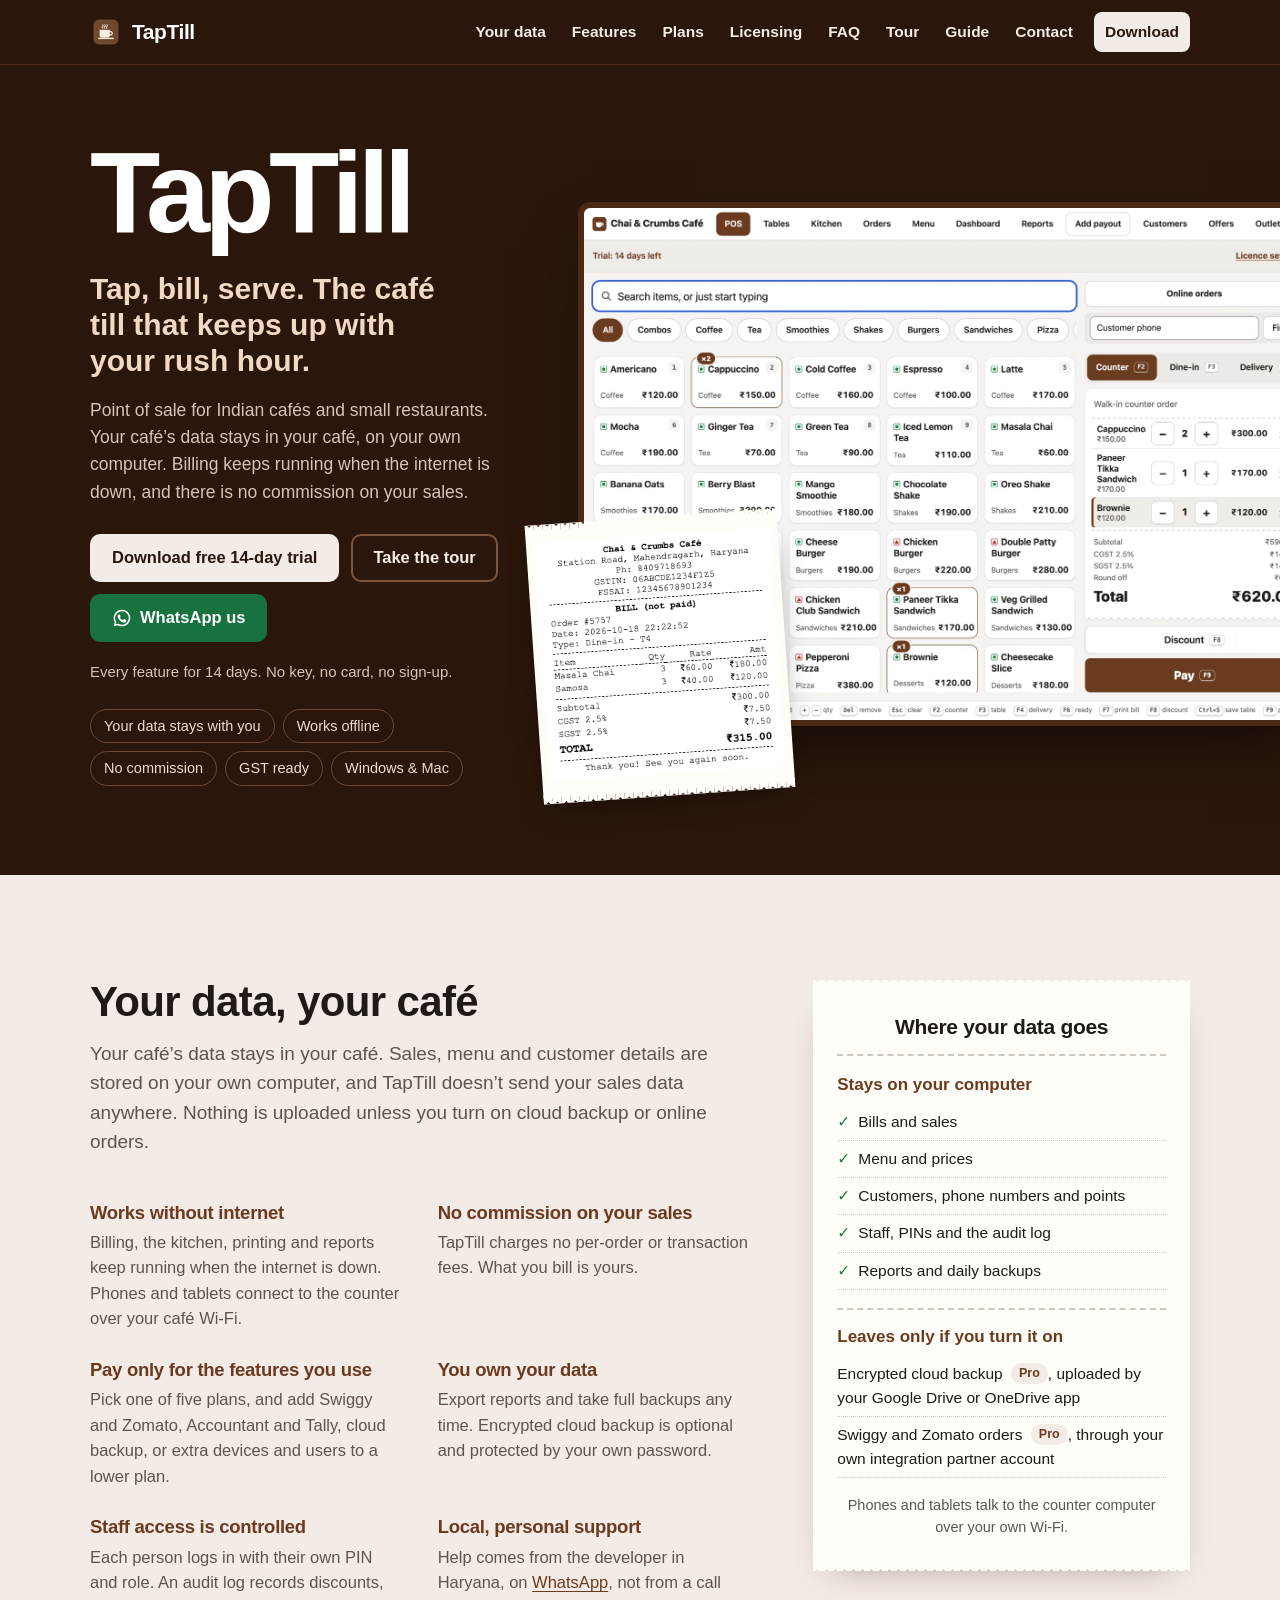
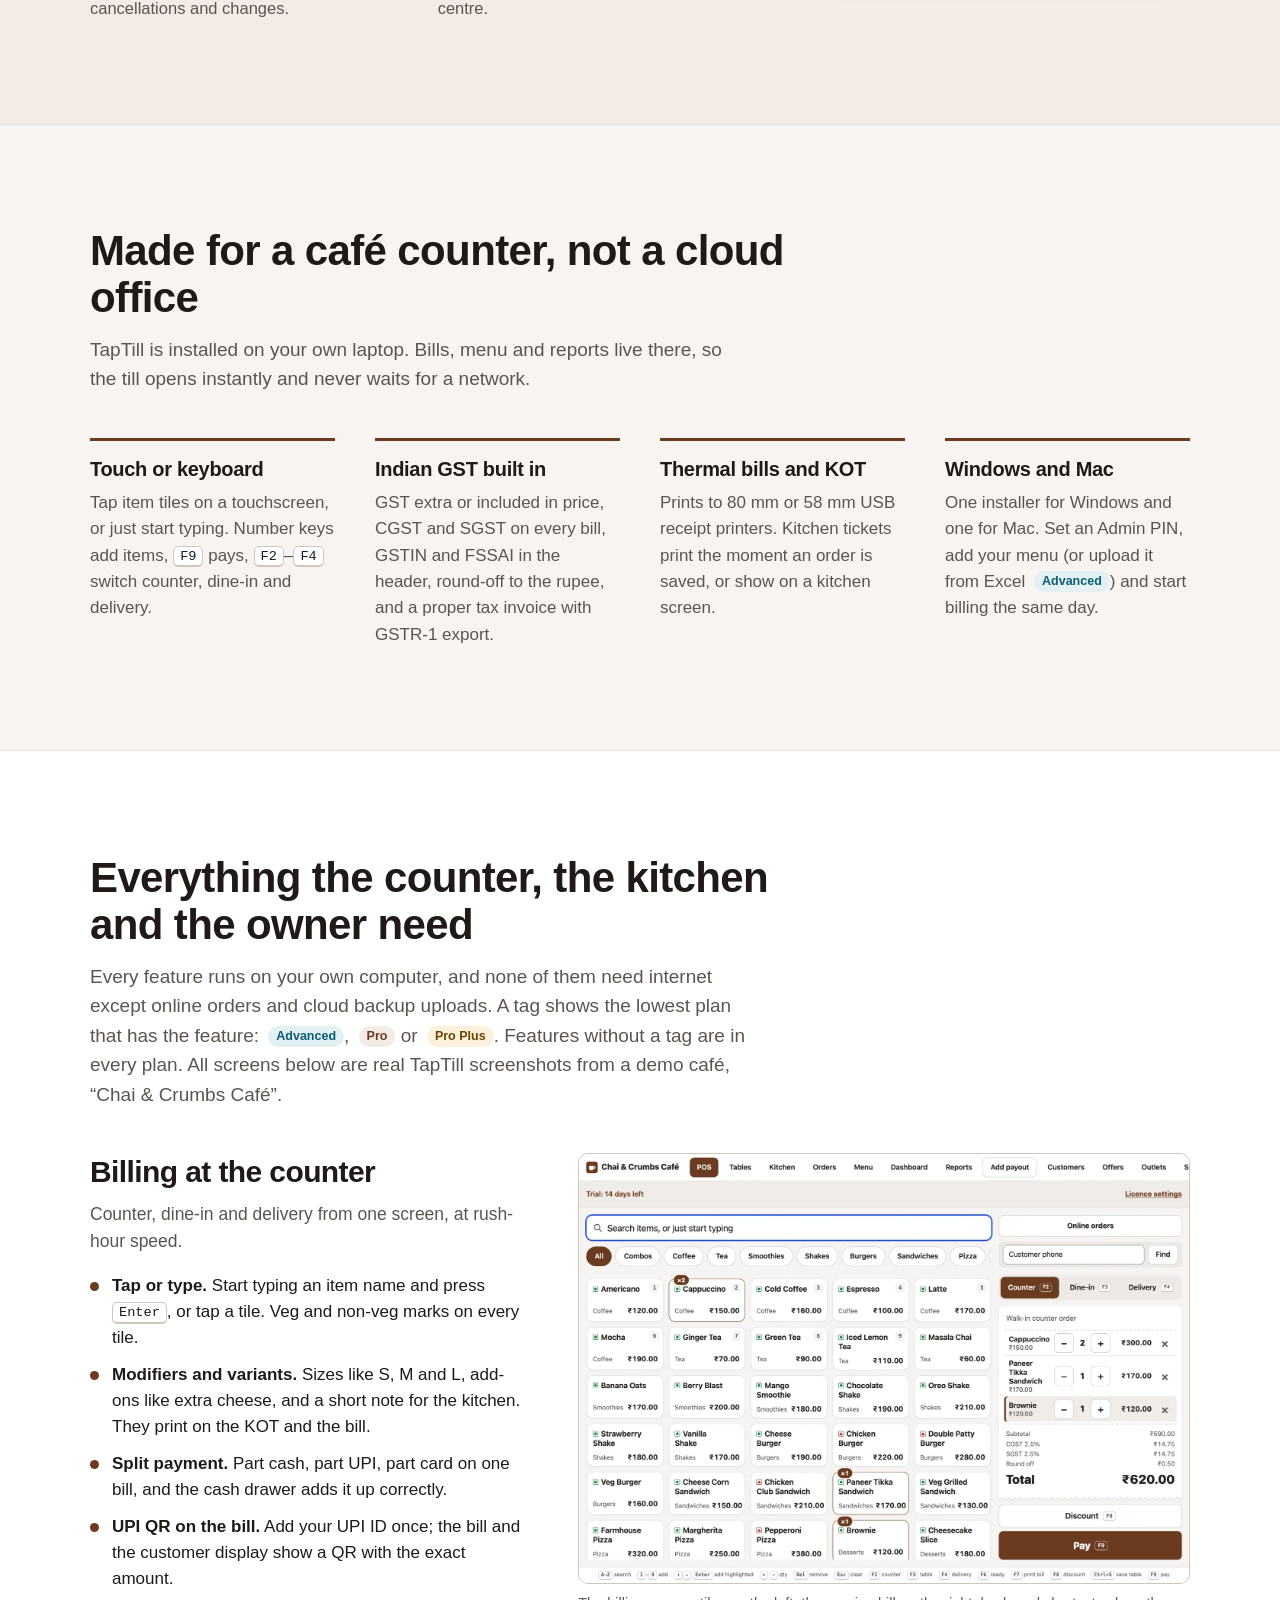
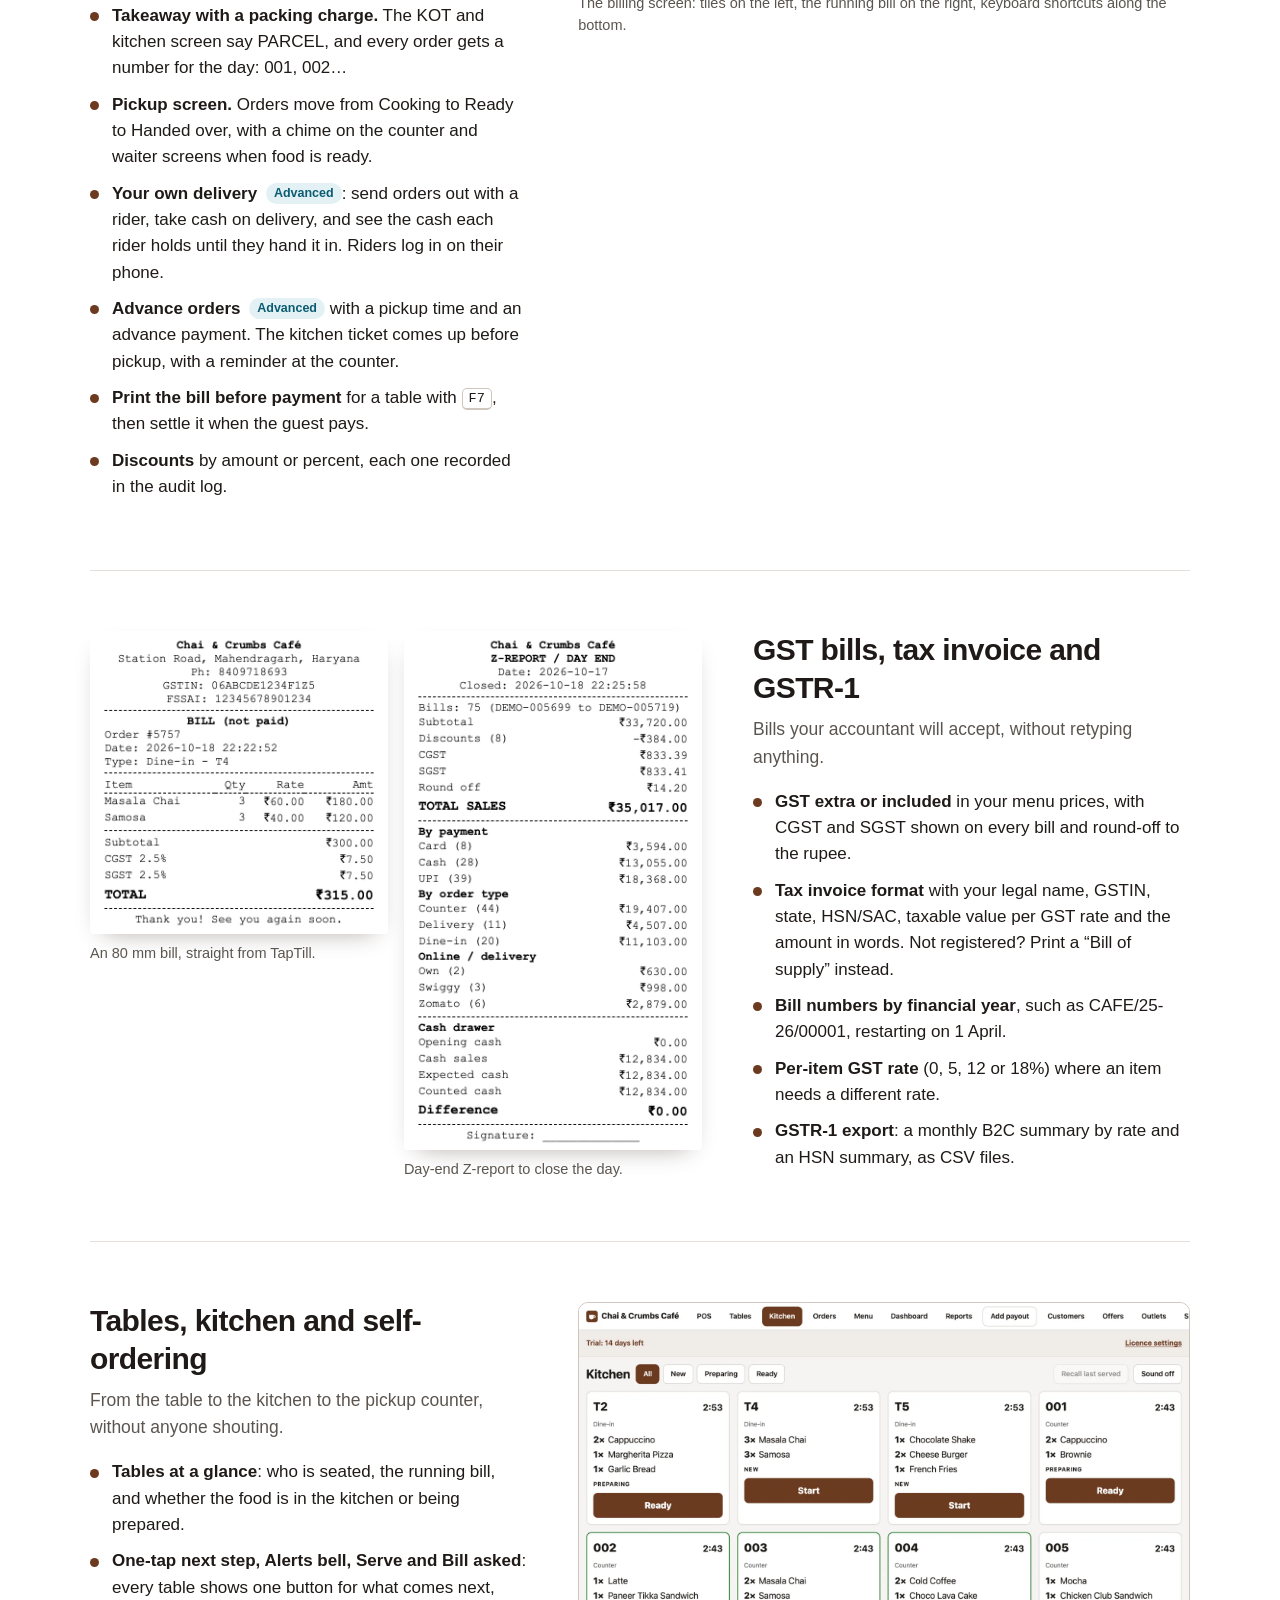
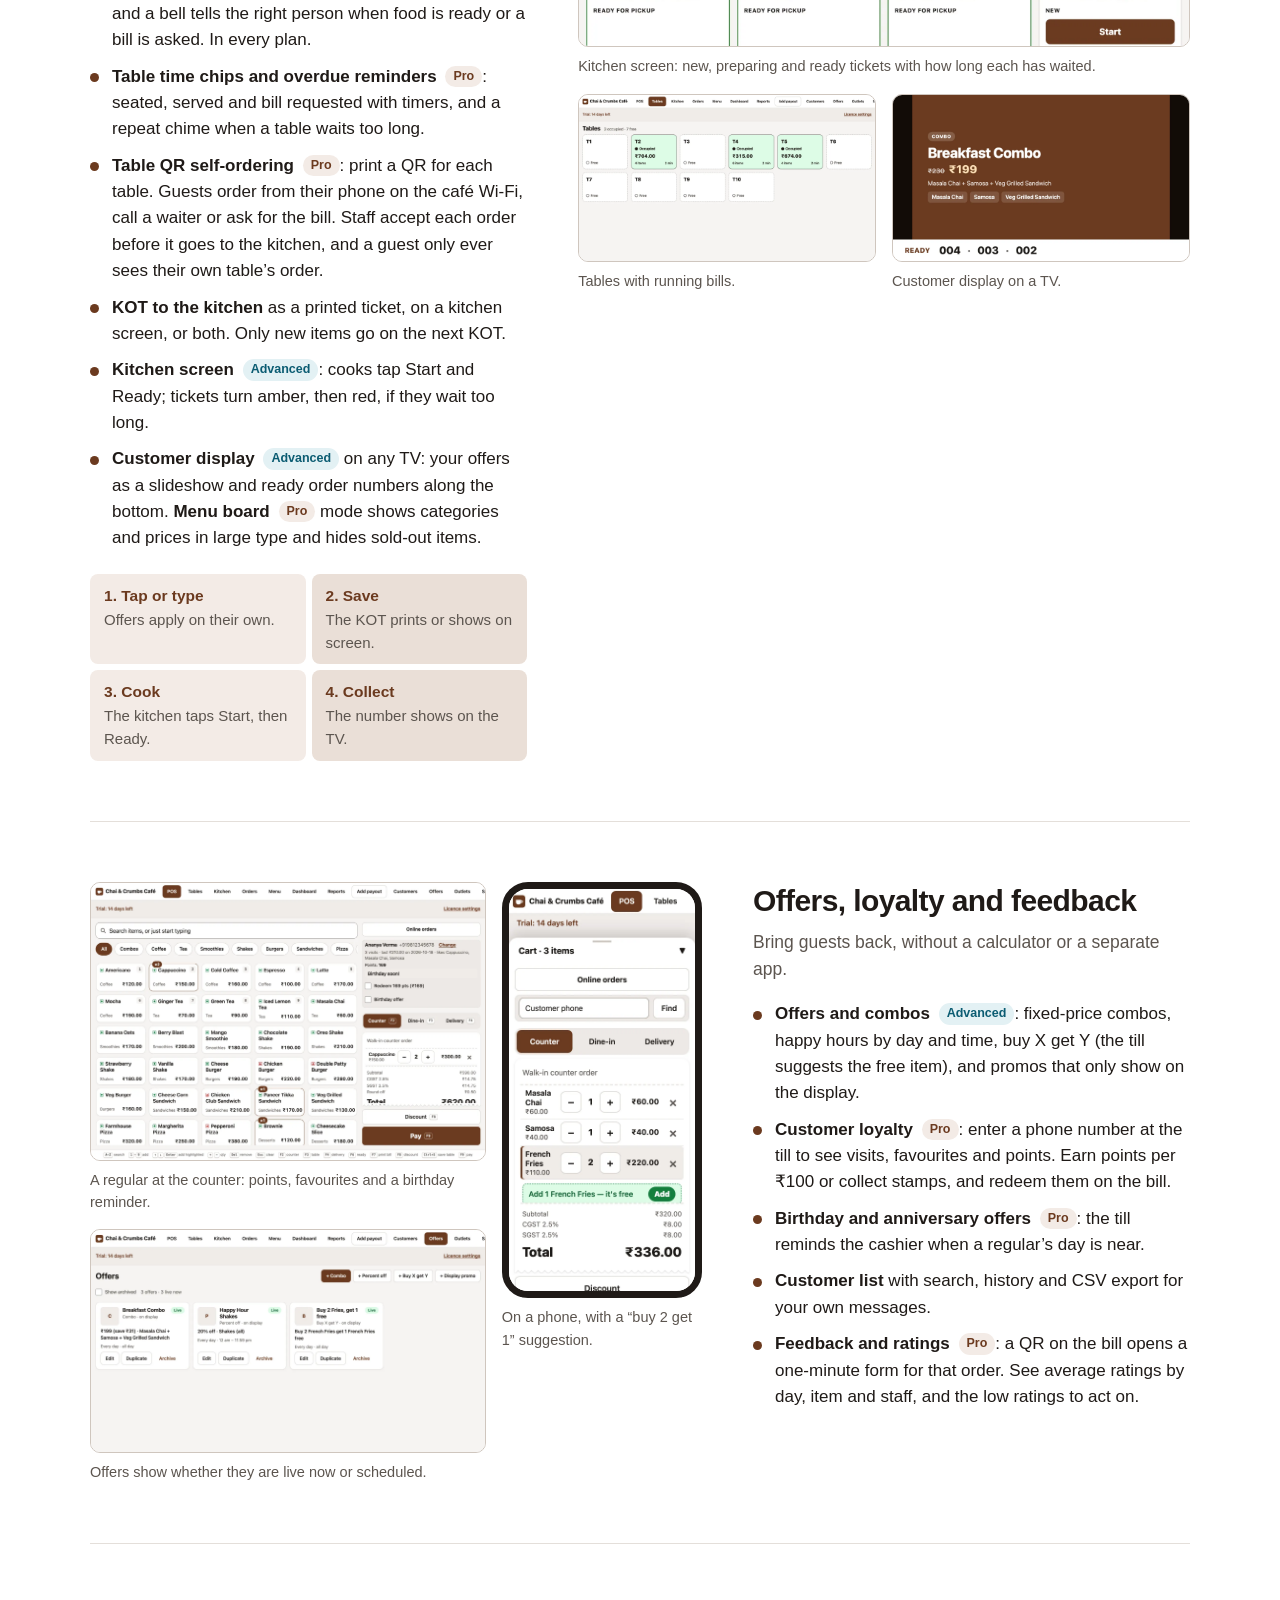
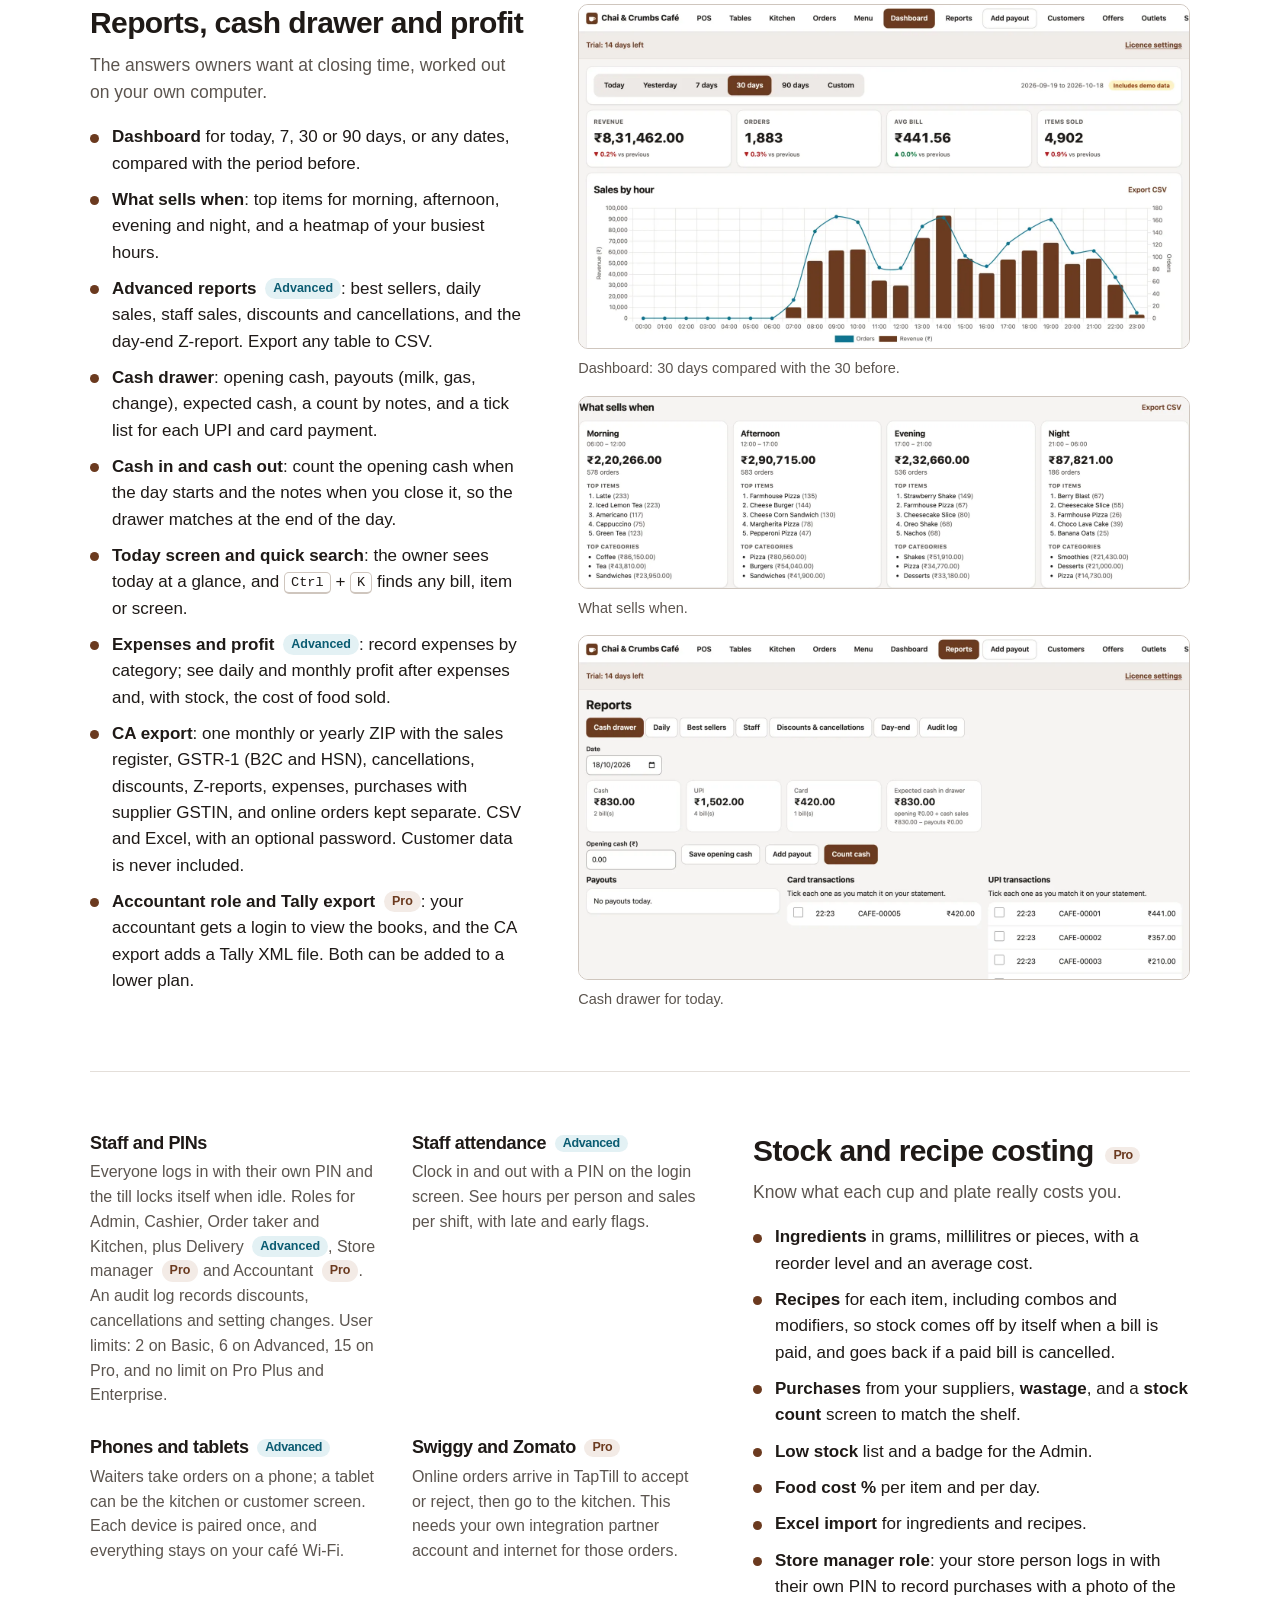
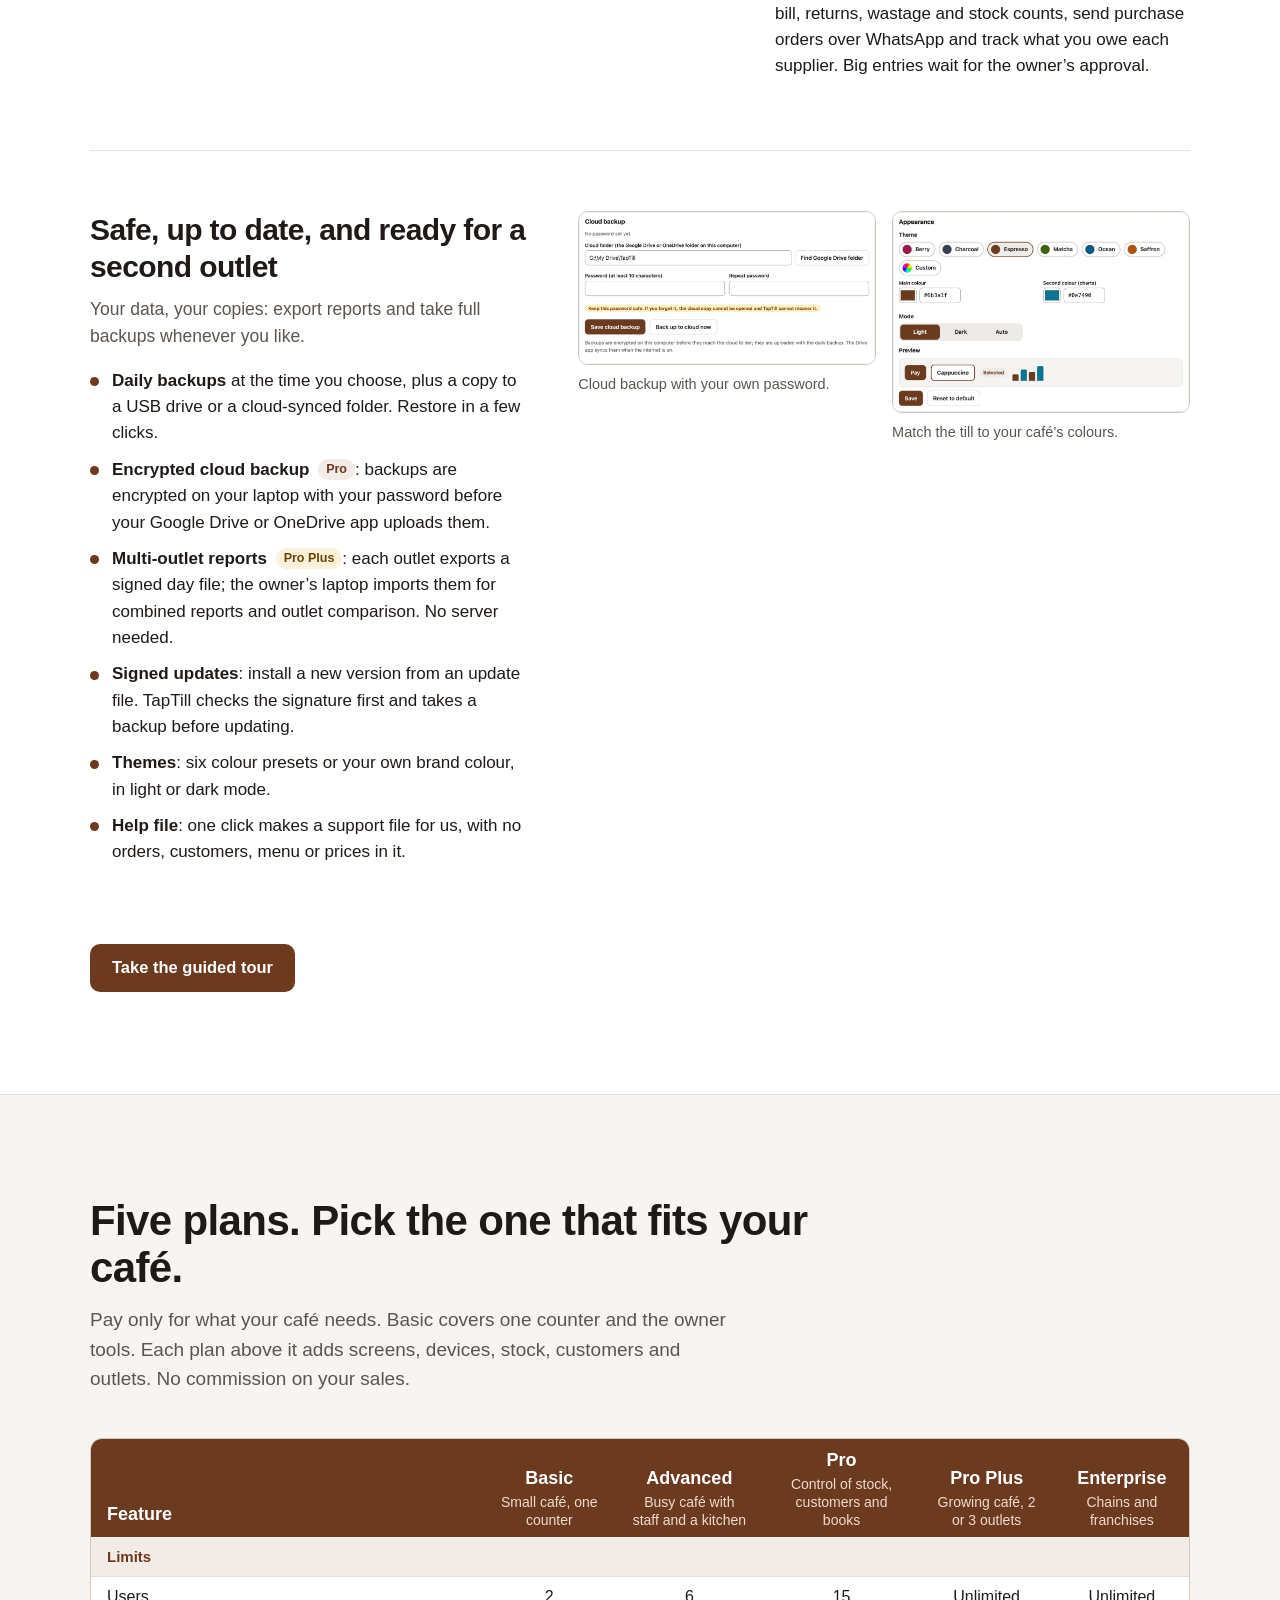
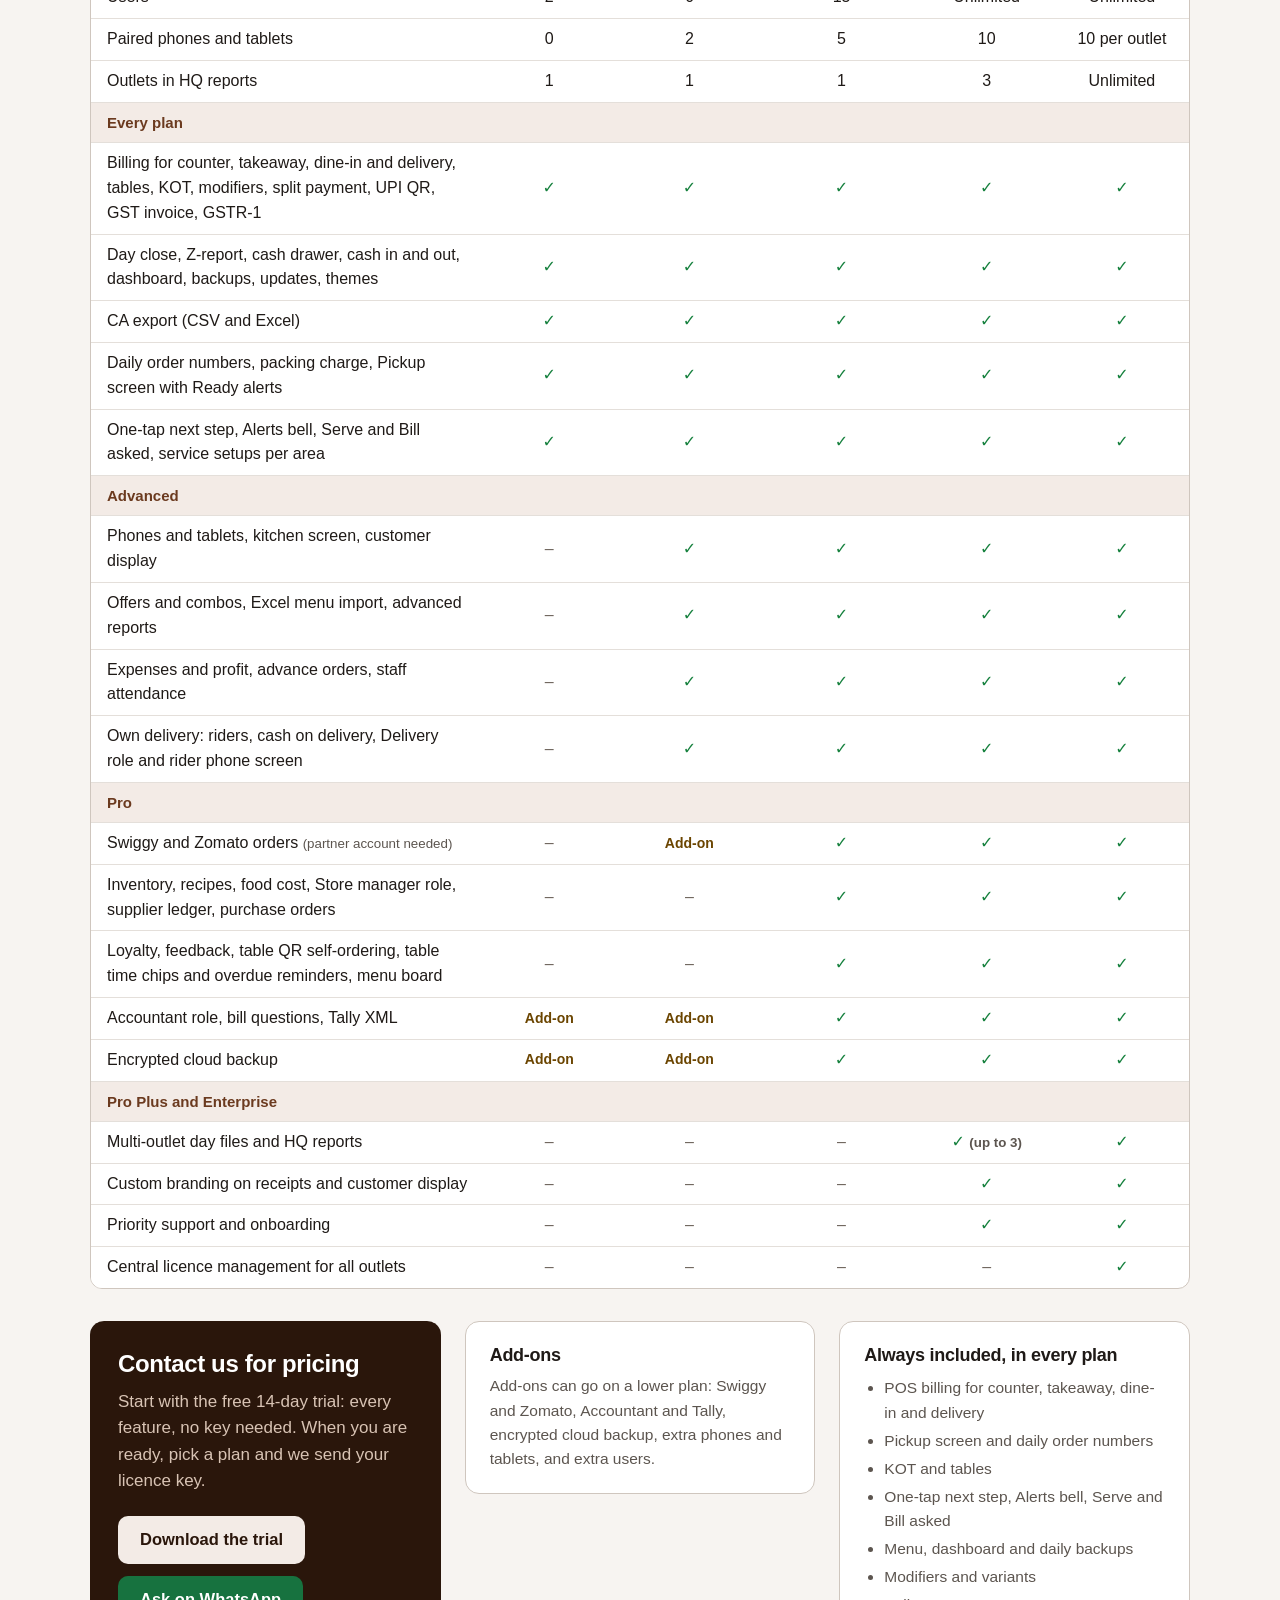
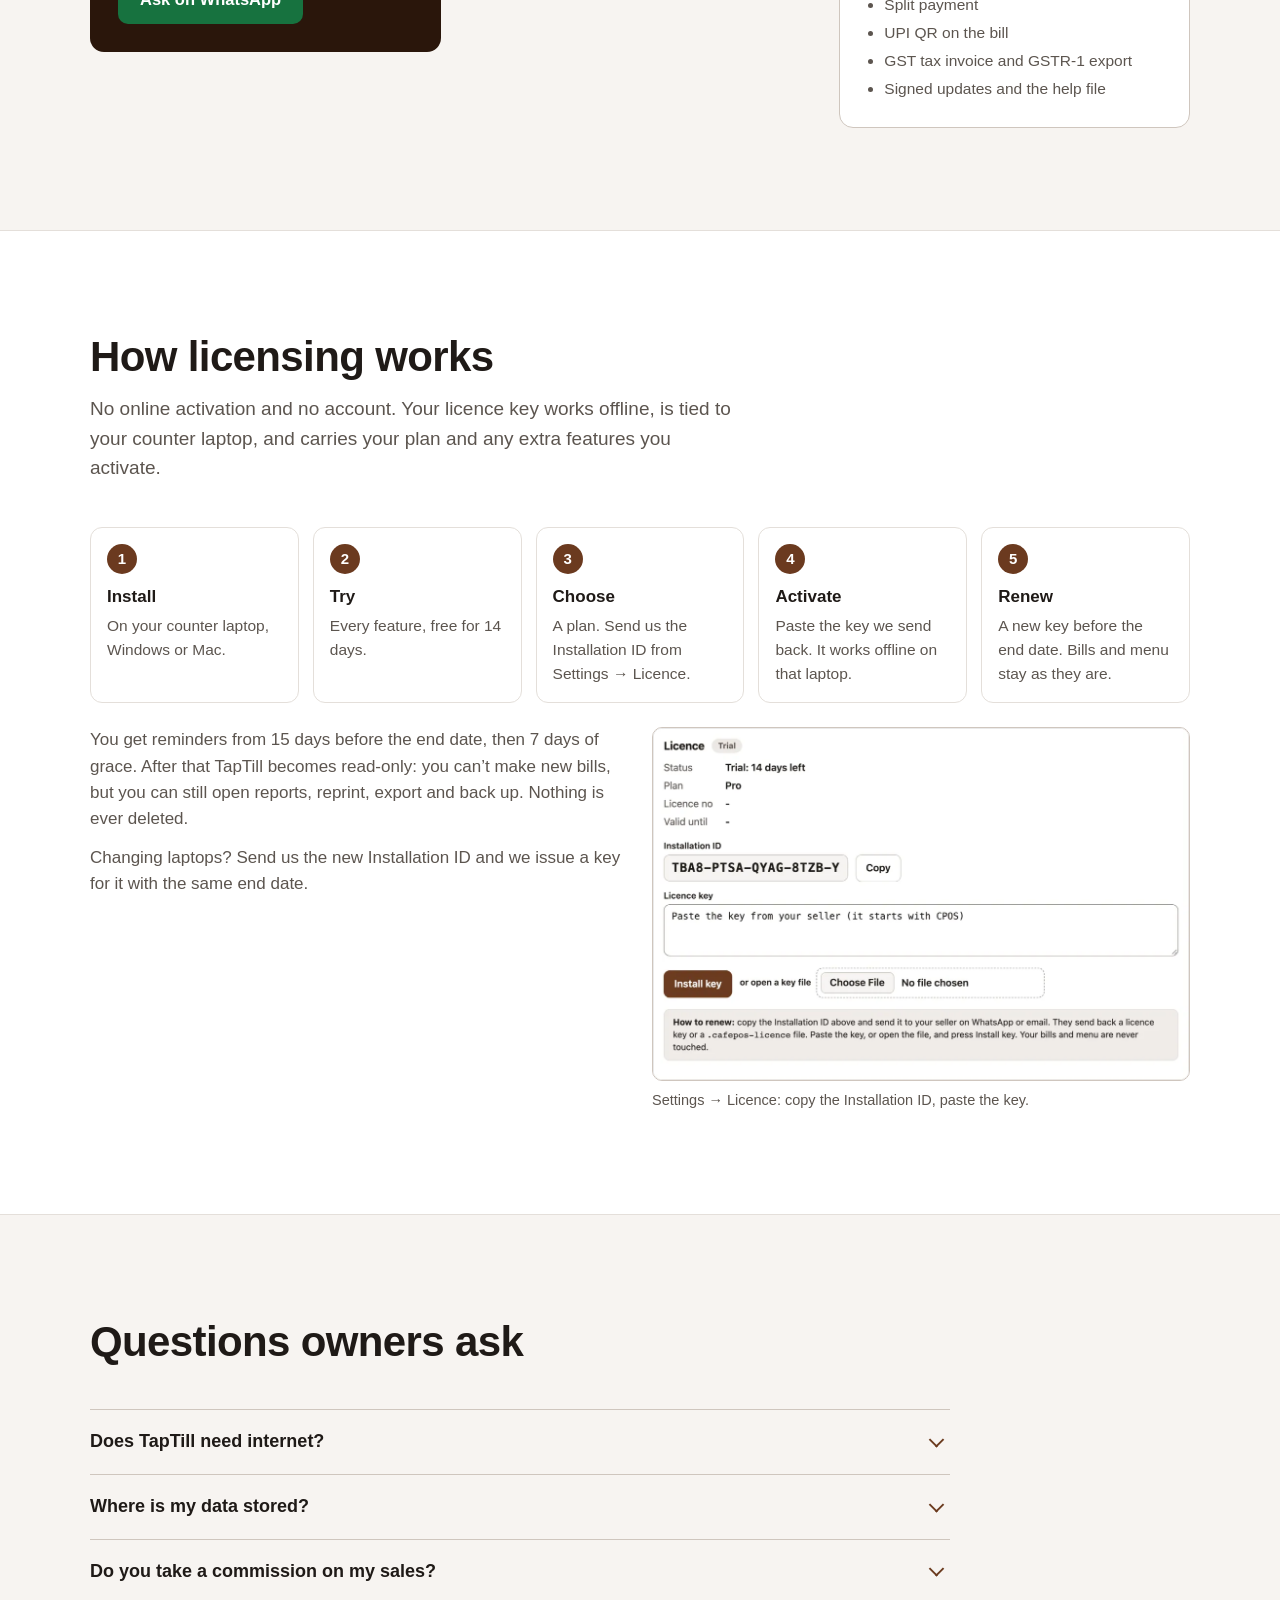
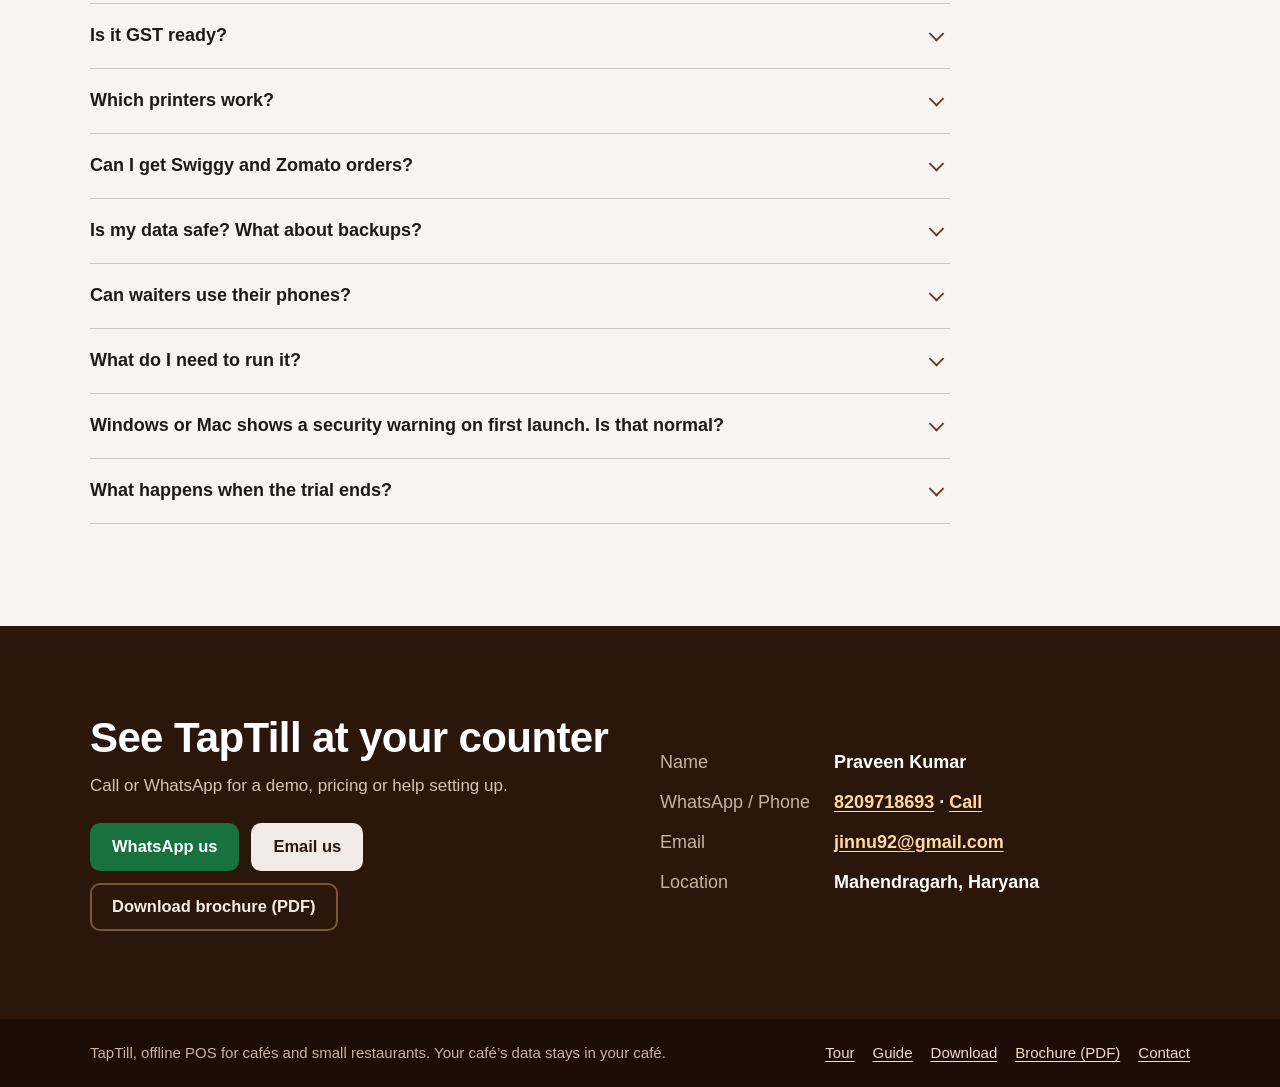
==== commit d4a94191: "TapTill 2.5.0" ====
--- a/index.html
+++ b/index.html
@@ -164,6 +164,9 @@
           <li><b>Modifiers and variants.</b> Sizes like S, M and L, add-ons like extra cheese, and a short note for the kitchen. They print on the KOT and the bill.</li>
           <li><b>Split payment.</b> Part cash, part UPI, part card on one bill, and the cash drawer adds it up correctly.</li>
           <li><b>UPI QR on the bill.</b> Add your UPI ID once; the bill and the customer display show a QR with the exact amount.</li>
+          <li><b>Takeaway with a packing charge.</b> The KOT and kitchen screen say PARCEL, and every order gets a number for the day: 001, 002…</li>
+          <li><b>Pickup screen.</b> Orders move from Cooking to Ready to Handed over, with a chime on the counter and waiter screens when food is ready.</li>
+          <li><b>Your own delivery</b> <span class="tag tag-adv">Advanced</span>: send orders out with a rider, take cash on delivery, and see the cash each rider holds until they hand it in. Riders log in on their phone.</li>
           <li><b>Advance orders</b> <span class="tag tag-adv">Advanced</span> with a pickup time and an advance payment. The kitchen ticket comes up before pickup, with a reminder at the counter.</li>
           <li><b>Print the bill before payment</b> for a table with <span class="key">F7</span>, then settle it when the guest pays.</li>
           <li><b>Discounts</b> by amount or percent, each one recorded in the audit log.</li>
@@ -205,7 +208,8 @@
         <p class="say">From the table to the kitchen to the pickup counter, without anyone shouting.</p>
         <ul class="ticks">
           <li><b>Tables at a glance</b>: who is seated, the running bill, and whether the food is in the kitchen or being prepared.</li>
-          <li><b>Table service status</b> <span class="tag tag-pro">Pro</span>: seated, ordered, served and bill requested, with timers, so no table is forgotten.</li>
+          <li><b>One-tap next step, Alerts bell, Serve and Bill asked</b>: every table shows one button for what comes next, and a bell tells the right person when food is ready or a bill is asked. In every plan.</li>
+          <li><b>Table time chips and overdue reminders</b> <span class="tag tag-pro">Pro</span>: seated, served and bill requested with timers, and a repeat chime when a table waits too long.</li>
           <li><b>Table QR self-ordering</b> <span class="tag tag-pro">Pro</span>: print a QR for each table. Guests order from their phone on the café Wi-Fi, call a waiter or ask for the bill. Staff accept each order before it goes to the kitchen, and a guest only ever sees their own table’s order.</li>
           <li><b>KOT to the kitchen</b> as a printed ticket, on a kitchen screen, or both. Only new items go on the next KOT.</li>
           <li><b>Kitchen screen</b> <span class="tag tag-adv">Advanced</span>: cooks tap Start and Ready; tickets turn amber, then red, if they wait too long.</li>
@@ -313,7 +317,7 @@
         </ul>
       </div>
       <div class="mini-grid">
-        <div><h3>Staff and PINs</h3><p>Everyone logs in with their own PIN and the till locks itself when idle. Roles for Admin, Cashier, Order taker and Kitchen, plus Store manager <span class="tag tag-pro">Pro</span> and Accountant <span class="tag tag-pro">Pro</span>. An audit log records discounts, cancellations and setting changes. User limits: 2 on Basic, 6 on Advanced, 15 on Pro, and no limit on Pro Plus and Enterprise.</p></div>
+        <div><h3>Staff and PINs</h3><p>Everyone logs in with their own PIN and the till locks itself when idle. Roles for Admin, Cashier, Order taker and Kitchen, plus Delivery <span class="tag tag-adv">Advanced</span>, Store manager <span class="tag tag-pro">Pro</span> and Accountant <span class="tag tag-pro">Pro</span>. An audit log records discounts, cancellations and setting changes. User limits: 2 on Basic, 6 on Advanced, 15 on Pro, and no limit on Pro Plus and Enterprise.</p></div>
         <div><h3>Staff attendance <span class="tag tag-adv">Advanced</span></h3><p>Clock in and out with a PIN on the login screen. See hours per person and sales per shift, with late and early flags.</p></div>
         <div><h3>Phones and tablets <span class="tag tag-adv">Advanced</span></h3><p>Waiters take orders on a phone; a tablet can be the kitchen or customer screen. Each device is paired once, and everything stays on your café Wi-Fi.</p></div>
         <div><h3>Swiggy and Zomato <span class="tag tag-pro">Pro</span></h3><p>Online orders arrive in TapTill to accept or reject, then go to the kitchen. This needs your own integration partner account and internet for those orders.</p></div>
@@ -366,17 +370,20 @@
             <tr><th scope="row">Paired phones and tablets</th><td>0</td><td>2</td><td>5</td><td>10</td><td>10 per outlet</td></tr>
             <tr><th scope="row">Outlets in HQ reports</th><td>1</td><td>1</td><td>1</td><td>3</td><td>Unlimited</td></tr>
             <tr class="group"><th colspan="6" scope="colgroup">Every plan</th></tr>
-            <tr><th scope="row">Billing for counter, dine-in and delivery, tables, KOT, modifiers, split payment, UPI QR, GST invoice, GSTR-1</th><td class="yes">✓<span class="visually-hidden">Included</span></td><td class="yes">✓<span class="visually-hidden">Included</span></td><td class="yes">✓<span class="visually-hidden">Included</span></td><td class="yes">✓<span class="visually-hidden">Included</span></td><td class="yes">✓<span class="visually-hidden">Included</span></td></tr>
+            <tr><th scope="row">Billing for counter, takeaway, dine-in and delivery, tables, KOT, modifiers, split payment, UPI QR, GST invoice, GSTR-1</th><td class="yes">✓<span class="visually-hidden">Included</span></td><td class="yes">✓<span class="visually-hidden">Included</span></td><td class="yes">✓<span class="visually-hidden">Included</span></td><td class="yes">✓<span class="visually-hidden">Included</span></td><td class="yes">✓<span class="visually-hidden">Included</span></td></tr>
             <tr><th scope="row">Day close, Z-report, cash drawer, cash in and out, dashboard, backups, updates, themes</th><td class="yes">✓<span class="visually-hidden">Included</span></td><td class="yes">✓<span class="visually-hidden">Included</span></td><td class="yes">✓<span class="visually-hidden">Included</span></td><td class="yes">✓<span class="visually-hidden">Included</span></td><td class="yes">✓<span class="visually-hidden">Included</span></td></tr>
             <tr><th scope="row">CA export (CSV and Excel)</th><td class="yes">✓<span class="visually-hidden">Included</span></td><td class="yes">✓<span class="visually-hidden">Included</span></td><td class="yes">✓<span class="visually-hidden">Included</span></td><td class="yes">✓<span class="visually-hidden">Included</span></td><td class="yes">✓<span class="visually-hidden">Included</span></td></tr>
+            <tr><th scope="row">Daily order numbers, packing charge, Pickup screen with Ready alerts</th><td class="yes">✓<span class="visually-hidden">Included</span></td><td class="yes">✓<span class="visually-hidden">Included</span></td><td class="yes">✓<span class="visually-hidden">Included</span></td><td class="yes">✓<span class="visually-hidden">Included</span></td><td class="yes">✓<span class="visually-hidden">Included</span></td></tr>
+            <tr><th scope="row">One-tap next step, Alerts bell, Serve and Bill asked, service setups per area</th><td class="yes">✓<span class="visually-hidden">Included</span></td><td class="yes">✓<span class="visually-hidden">Included</span></td><td class="yes">✓<span class="visually-hidden">Included</span></td><td class="yes">✓<span class="visually-hidden">Included</span></td><td class="yes">✓<span class="visually-hidden">Included</span></td></tr>
             <tr class="group"><th colspan="6" scope="colgroup">Advanced</th></tr>
             <tr><th scope="row">Phones and tablets, kitchen screen, customer display</th><td class="no"><span aria-hidden="true">–</span><span class="visually-hidden">Not included</span></td><td class="yes">✓<span class="visually-hidden">Included</span></td><td class="yes">✓<span class="visually-hidden">Included</span></td><td class="yes">✓<span class="visually-hidden">Included</span></td><td class="yes">✓<span class="visually-hidden">Included</span></td></tr>
             <tr><th scope="row">Offers and combos, Excel menu import, advanced reports</th><td class="no"><span aria-hidden="true">–</span><span class="visually-hidden">Not included</span></td><td class="yes">✓<span class="visually-hidden">Included</span></td><td class="yes">✓<span class="visually-hidden">Included</span></td><td class="yes">✓<span class="visually-hidden">Included</span></td><td class="yes">✓<span class="visually-hidden">Included</span></td></tr>
             <tr><th scope="row">Expenses and profit, advance orders, staff attendance</th><td class="no"><span aria-hidden="true">–</span><span class="visually-hidden">Not included</span></td><td class="yes">✓<span class="visually-hidden">Included</span></td><td class="yes">✓<span class="visually-hidden">Included</span></td><td class="yes">✓<span class="visually-hidden">Included</span></td><td class="yes">✓<span class="visually-hidden">Included</span></td></tr>
+            <tr><th scope="row">Own delivery: riders, cash on delivery, Delivery role and rider phone screen</th><td class="no"><span aria-hidden="true">–</span><span class="visually-hidden">Not included</span></td><td class="yes">✓<span class="visually-hidden">Included</span></td><td class="yes">✓<span class="visually-hidden">Included</span></td><td class="yes">✓<span class="visually-hidden">Included</span></td><td class="yes">✓<span class="visually-hidden">Included</span></td></tr>
             <tr class="group"><th colspan="6" scope="colgroup">Pro</th></tr>
             <tr><th scope="row">Swiggy and Zomato orders <small>(partner account needed)</small></th><td class="no"><span aria-hidden="true">–</span><span class="visually-hidden">Not included</span></td><td class="addon">Add-on</td><td class="yes">✓<span class="visually-hidden">Included</span></td><td class="yes">✓<span class="visually-hidden">Included</span></td><td class="yes">✓<span class="visually-hidden">Included</span></td></tr>
             <tr><th scope="row">Inventory, recipes, food cost, Store manager role, supplier ledger, purchase orders</th><td class="no"><span aria-hidden="true">–</span><span class="visually-hidden">Not included</span></td><td class="no"><span aria-hidden="true">–</span><span class="visually-hidden">Not included</span></td><td class="yes">✓<span class="visually-hidden">Included</span></td><td class="yes">✓<span class="visually-hidden">Included</span></td><td class="yes">✓<span class="visually-hidden">Included</span></td></tr>
-            <tr><th scope="row">Loyalty, feedback, table QR self-ordering, table service, menu board</th><td class="no"><span aria-hidden="true">–</span><span class="visually-hidden">Not included</span></td><td class="no"><span aria-hidden="true">–</span><span class="visually-hidden">Not included</span></td><td class="yes">✓<span class="visually-hidden">Included</span></td><td class="yes">✓<span class="visually-hidden">Included</span></td><td class="yes">✓<span class="visually-hidden">Included</span></td></tr>
+            <tr><th scope="row">Loyalty, feedback, table QR self-ordering, table time chips and overdue reminders, menu board</th><td class="no"><span aria-hidden="true">–</span><span class="visually-hidden">Not included</span></td><td class="no"><span aria-hidden="true">–</span><span class="visually-hidden">Not included</span></td><td class="yes">✓<span class="visually-hidden">Included</span></td><td class="yes">✓<span class="visually-hidden">Included</span></td><td class="yes">✓<span class="visually-hidden">Included</span></td></tr>
             <tr><th scope="row">Accountant role, bill questions, Tally XML</th><td class="addon">Add-on</td><td class="addon">Add-on</td><td class="yes">✓<span class="visually-hidden">Included</span></td><td class="yes">✓<span class="visually-hidden">Included</span></td><td class="yes">✓<span class="visually-hidden">Included</span></td></tr>
             <tr><th scope="row">Encrypted cloud backup</th><td class="addon">Add-on</td><td class="addon">Add-on</td><td class="yes">✓<span class="visually-hidden">Included</span></td><td class="yes">✓<span class="visually-hidden">Included</span></td><td class="yes">✓<span class="visually-hidden">Included</span></td></tr>
             <tr class="group"><th colspan="6" scope="colgroup">Pro Plus and Enterprise</th></tr>
@@ -403,8 +410,10 @@
         <div class="always">
           <h3>Always included, in every plan</h3>
           <ul>
-            <li>POS billing for counter, dine-in and delivery</li>
+            <li>POS billing for counter, takeaway, dine-in and delivery</li>
+            <li>Pickup screen and daily order numbers</li>
             <li>KOT and tables</li>
+            <li>One-tap next step, Alerts bell, Serve and Bill asked</li>
             <li>Menu, dashboard and daily backups</li>
             <li>Modifiers and variants</li>
             <li>Split payment</li>
